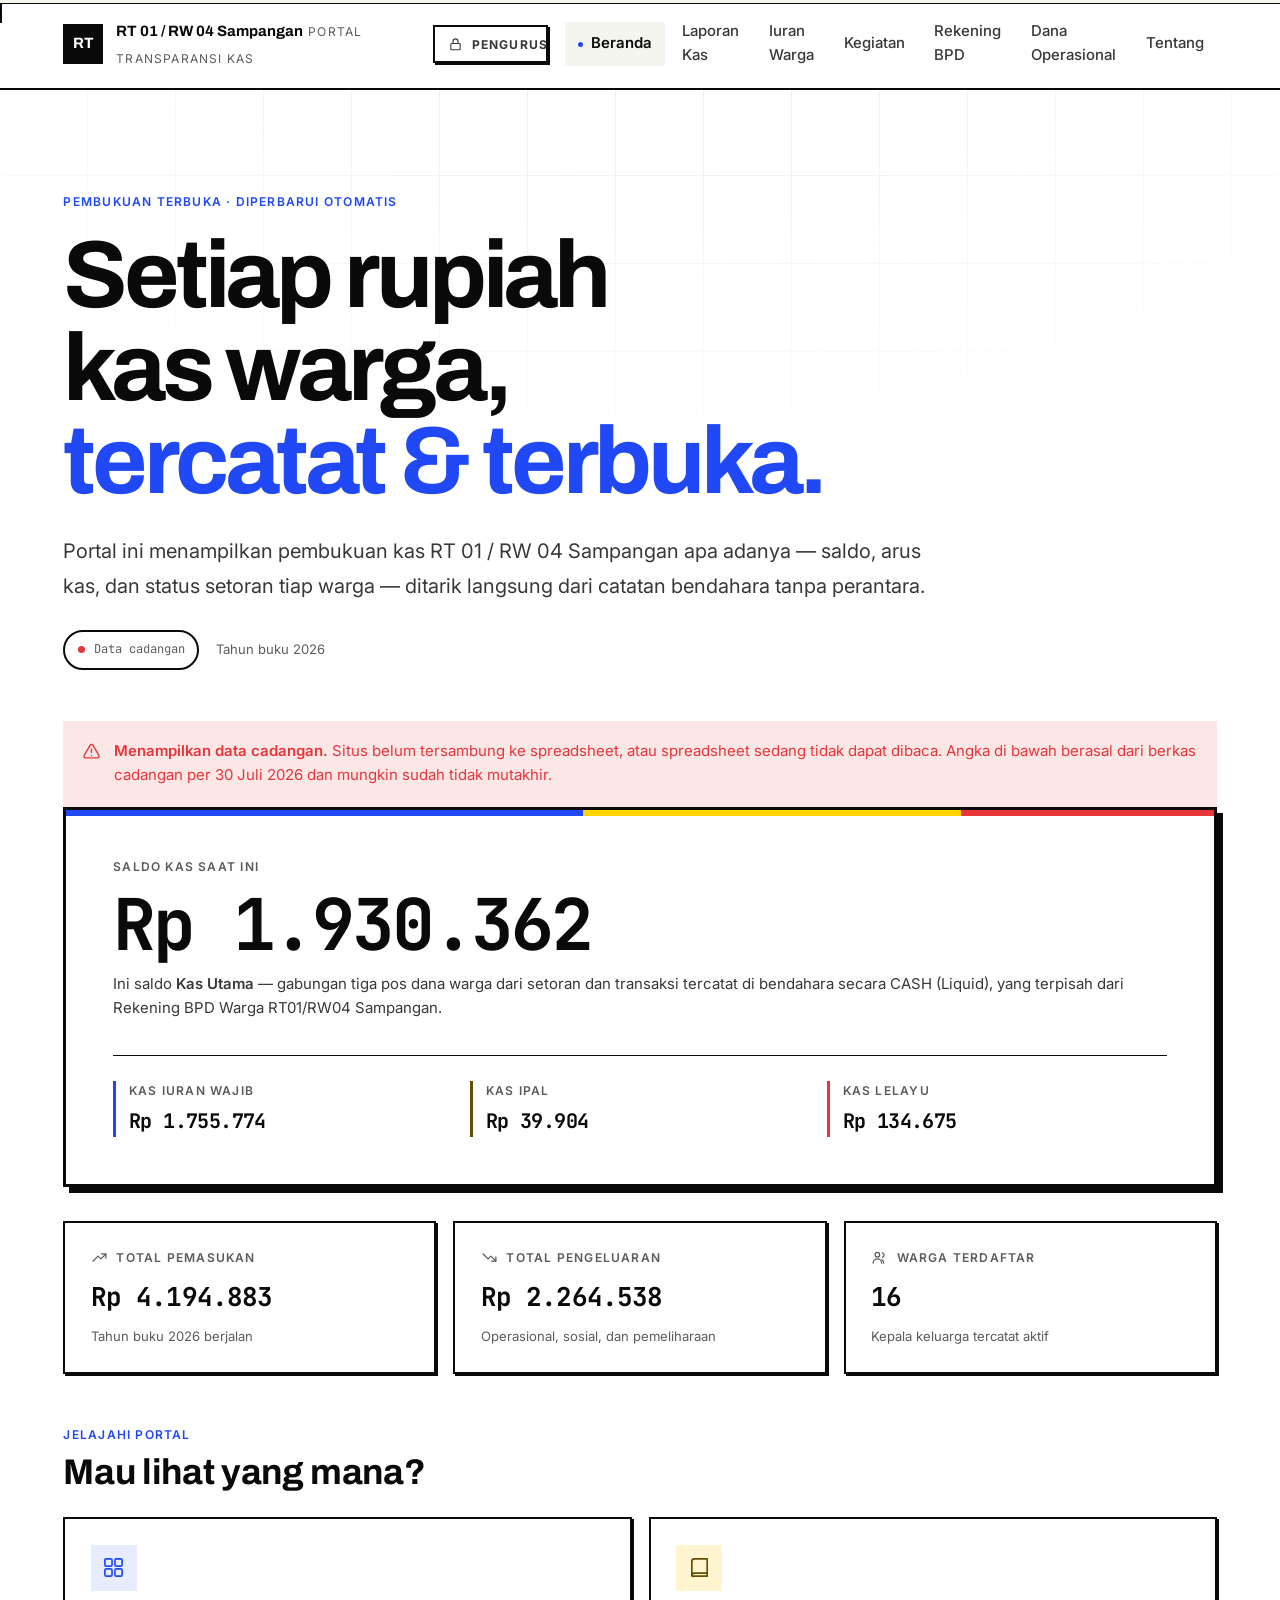
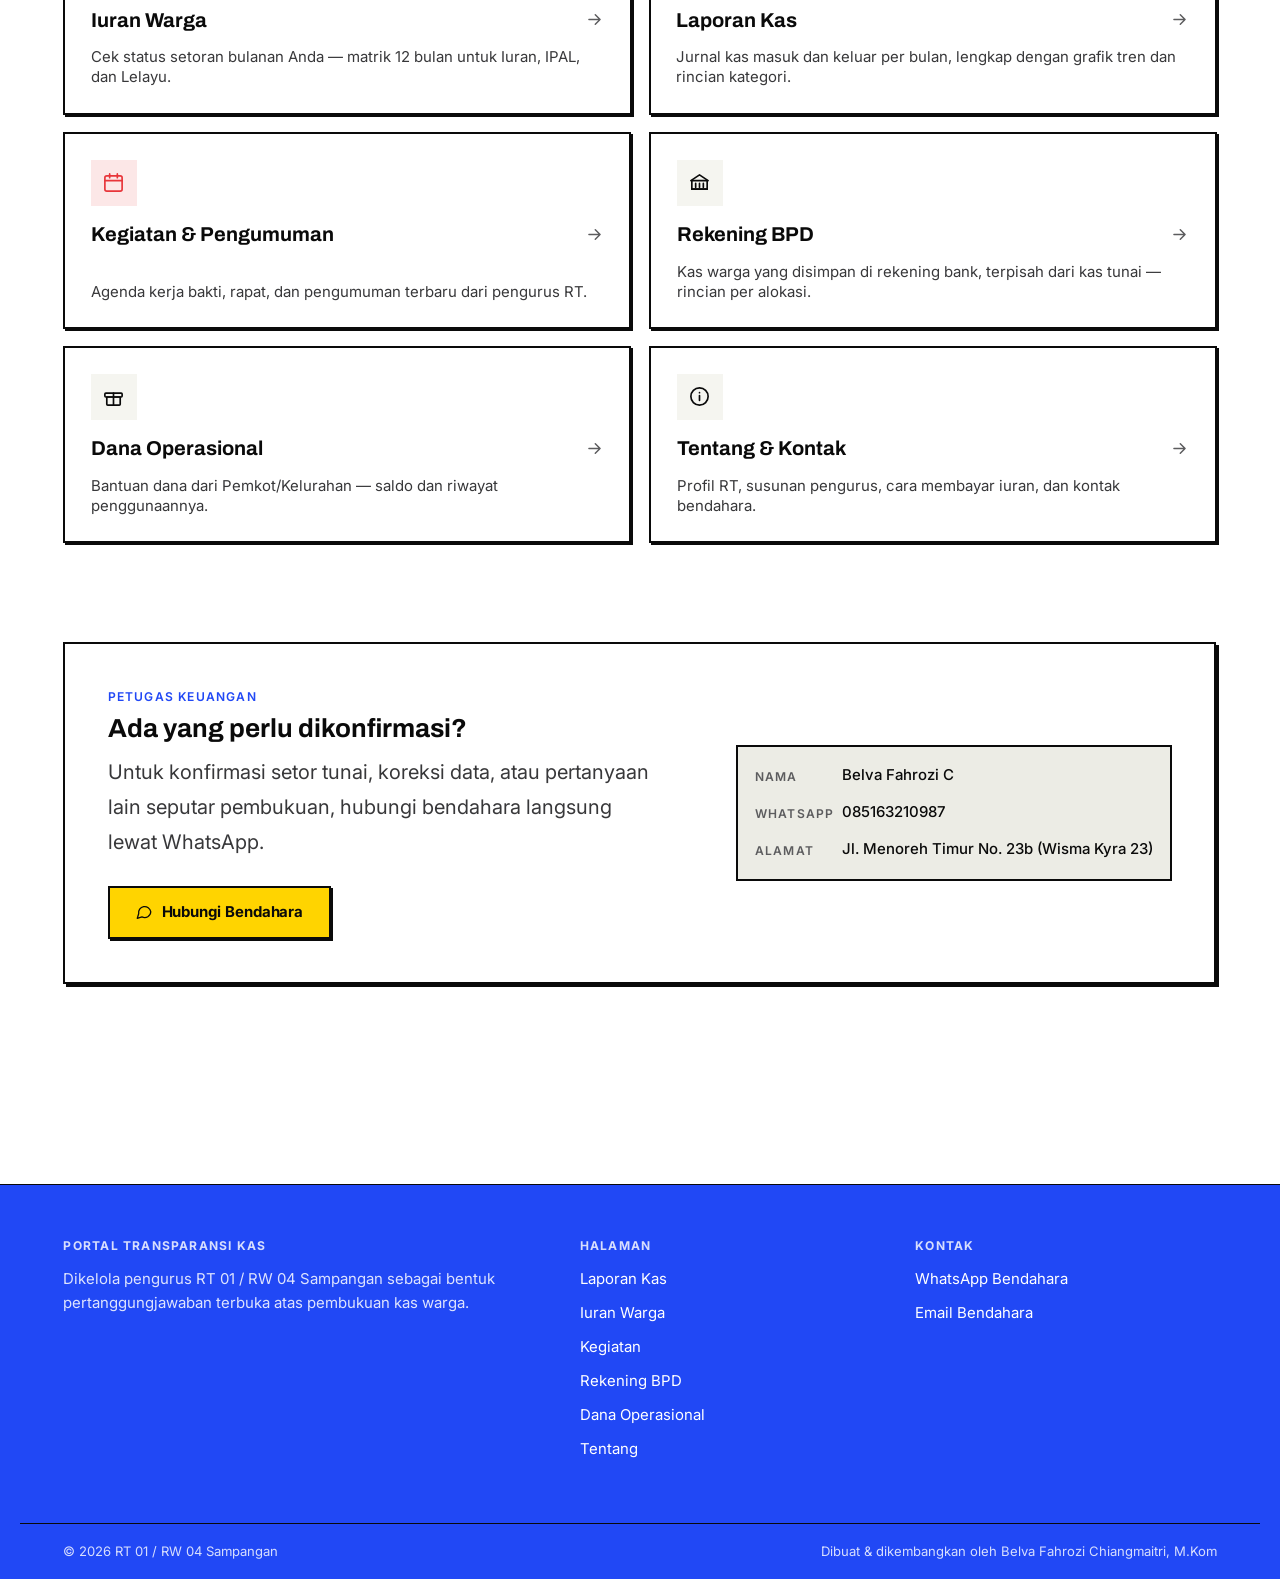
==== index.html @ 5db73033 "Update index.html" ====
<!doctype html>
<html lang="id" class="no-js">
<head>
<meta charset="UTF-8">
<meta name="viewport" content="width=device-width, initial-scale=1">
<title data-pola="{rt} — Portal Transparansi Kas">RT 01 / RW 04 Sampangan — Portal Transparansi Kas</title>
<meta name="description" content="Portal transparansi kas RT 01/RW 04 Sampangan. Lihat saldo kas, jurnal pemasukan-pengeluaran, dan status iuran warga secara terbuka.">
<meta name="color-scheme" content="light dark">
<link rel="icon" href="data:image/svg+xml,%3Csvg xmlns='http://www.w3.org/2000/svg' viewBox='0 0 24 24'%3E%3Crect width='24' height='24' rx='6' fill='%231B6B4C'/%3E%3Ctext x='12' y='16.5' font-family='Georgia,serif' font-size='13' font-weight='700' fill='white' text-anchor='middle'%3ES%3C/text%3E%3C/svg%3E">
<link rel="preconnect" href="https://fonts.googleapis.com">
<link rel="preconnect" href="https://fonts.gstatic.com" crossorigin>
<link href="https://fonts.googleapis.com/css2?family=Archivo:wght@600;700&family=Inter:wght@400;500;600&family=JetBrains+Mono:wght@500;700&display=swap" rel="stylesheet">
<link rel="stylesheet" href="assets/css/tokens.css">
<link rel="stylesheet" href="assets/css/base.css">
<link rel="stylesheet" href="assets/css/motion.css">
<link rel="stylesheet" href="assets/css/components.css">
</head>
<body>
<div class="scroll-progress" aria-hidden="true"><span class="scroll-progress__bar"></span></div>
<a class="skip-link" href="#konten">Langsung ke konten</a>

<div class="bg-canvas" aria-hidden="true">
  <div class="bg-canvas__aurora bg-canvas__aurora--a"></div>
  <div class="bg-canvas__aurora bg-canvas__aurora--b"></div>
  <div class="bg-canvas__grid"></div>
  <div class="bg-canvas__grain"></div>
</div>

<header class="site-header">
  <div class="container site-header__row">
    <a href="index.html" class="brand">
      <span class="brand__mark" aria-hidden="true">RT</span>
      <span class="brand__text">
        <span class="brand__name" data-isi="nama_rt">RT 01 / RW 04 Sampangan</span>
        <span class="brand__sub">Portal Transparansi Kas</span>
      </span>
    </a>

    <button class="nav-toggle" aria-expanded="false" aria-controls="nav-utama" aria-label="Buka menu navigasi">
      <svg class="nav-toggle__open" width="20" height="20" viewBox="0 0 24 24" fill="none" stroke="currentColor" stroke-width="1.9" stroke-linecap="round"><path d="M3 6h18M3 12h18M3 18h18"/></svg>
      <svg class="nav-toggle__close" width="20" height="20" viewBox="0 0 24 24" fill="none" stroke="currentColor" stroke-width="1.9" stroke-linecap="round"><path d="M18 6 6 18M6 6l12 12"/></svg>
    </button>

    <nav class="nav" id="nav-utama" aria-label="Navigasi utama">
      <a class="nav__link" href="index.html">Beranda</a>
      <a class="nav__link" href="laporan.html">Laporan Kas</a>
      <a class="nav__link" href="iuran.html">Iuran Warga</a>
      <a class="nav__link" href="kegiatan.html">Kegiatan</a>
      <a class="nav__link" href="bank-bpd.html">Rekening BPD</a>
      <a class="nav__link" href="dana-operasional.html">Dana Operasional</a>
      <a class="nav__link" href="tentang.html">Tentang</a>
    </nav>
  </div>
</header>

<main class="site-main" id="konten">

  <!-- ============================== HERO ============================== -->
  <section class="hero">
    <div class="container">
      <p class="eyebrow eyebrow--accent reveal">Pembukuan Terbuka &middot; Diperbarui Otomatis</p>
      <h1 class="hero__title reveal">
        Setiap rupiah kas warga,<br>
        <em>tercatat &amp; terbuka.</em>
      </h1>
      <p class="lede reveal">
        Portal ini menampilkan pembukuan kas <span data-isi="nama_rt">RT 01/RW 04 Sampangan</span>
        apa adanya &mdash; saldo, arus kas, dan status setoran tiap warga &mdash; ditarik langsung
        dari catatan bendahara tanpa perantara.
      </p>
      <div class="hero__meta reveal">
        <span class="hero__stamp" data-stempel>
          <span class="live-dot live-dot--stale"></span><span>Memuat data&hellip;</span>
        </span>
        <span class="dim">Tahun buku <span data-isi="tahun">2026</span></span>
      </div>
    </div>
  </section>

  <div class="container" data-sumber-data></div>

  <!-- =========================== SALDO KAS ============================= -->
  <section class="container">
    <div class="balance reveal" data-loading>
      <div class="balance__label">
        <p class="eyebrow">Saldo Kas Saat Ini</p>
      </div>
      <p class="balance__amount num" data-nilai="0" data-bentuk="rupiah" data-target="saldo">
        <span class="skeleton skeleton-line" style="width:12ch"></span>
      </p>
      <p class="balance__note">
        Ini saldo <strong>Kas Utama</strong> &mdash; gabungan tiga pos dana warga dari setoran dan transaksi tercatat di bendahara secara CASH (Liquid),
        yang terpisah dari Rekening BPD Warga RT01/RW04 Sampangan.
      </p>

      <div class="balance__split">
        <div class="fund fund--iuran">
          <span class="fund__name">Kas Iuran Wajib</span>
          <span class="fund__value num" data-nilai="0" data-target="kasIuran">&mdash;</span>
        </div>
        <div class="fund fund--ipal">
          <span class="fund__name">Kas IPAL</span>
          <span class="fund__value num" data-nilai="0" data-target="kasIpal">&mdash;</span>
        </div>
        <div class="fund fund--lelayu">
          <span class="fund__name">Kas Lelayu</span>
          <span class="fund__value num" data-nilai="0" data-target="kasLelayu">&mdash;</span>
        </div>
      </div>
    </div>
  </section>

  <!-- ========================== STATISTIK RINGKAS ======================= -->
  <section class="section" style="padding-block: var(--sp-6) var(--sp-7)">
    <div class="container grid grid-3 reveal-group">
      <div class="stat reveal">
        <div class="stat__head">
          <svg width="17" height="17" viewBox="0 0 24 24" fill="none" stroke="currentColor" stroke-width="1.75" stroke-linecap="round" stroke-linejoin="round" aria-hidden="true"><path d="M3 17 10 10l4 4 7-7"/><path d="M15 7h6v6"/></svg>
          <span class="stat__label">Total Pemasukan</span>
        </div>
        <p class="stat__value num" data-nilai="0" data-target="totalMasuk">&mdash;</p>
        <p class="stat__foot">Tahun buku <span data-isi="tahun">2026</span> berjalan</p>
      </div>

      <div class="stat reveal">
        <div class="stat__head">
          <svg width="17" height="17" viewBox="0 0 24 24" fill="none" stroke="currentColor" stroke-width="1.75" stroke-linecap="round" stroke-linejoin="round" aria-hidden="true"><path d="M3 7 10 14l4-4 7 7"/><path d="M15 17h6v-6"/></svg>
          <span class="stat__label">Total Pengeluaran</span>
        </div>
        <p class="stat__value num" data-nilai="0" data-target="totalKeluar">&mdash;</p>
        <p class="stat__foot">Operasional, sosial, dan pemeliharaan</p>
      </div>

      <div class="stat reveal">
        <div class="stat__head">
          <svg width="17" height="17" viewBox="0 0 24 24" fill="none" stroke="currentColor" stroke-width="1.75" stroke-linecap="round" stroke-linejoin="round" aria-hidden="true"><circle cx="9" cy="8" r="3.2"/><path d="M3 20a6 6 0 0 1 12 0"/><path d="M16 5.5a3.2 3.2 0 0 1 0 6.2"/><path d="M18 20a6 6 0 0 0-2.5-4.9"/></svg>
          <span class="stat__label">Warga Terdaftar</span>
        </div>
        <p class="stat__value num" data-nilai="0" data-bentuk="angka" data-target="jumlahKK">&mdash;</p>
        <p class="stat__foot">Kepala keluarga tercatat aktif</p>
      </div>
    </div>
  </section>

  <!-- ============================ TOMBOL BESAR ========================== -->
  <section class="section" style="padding-top:0">
    <div class="container">
      <div class="page-head__row mb-5 reveal">
        <div>
          <p class="eyebrow eyebrow--accent">Jelajahi Portal</p>
          <h2 style="margin-top:var(--sp-2)">Mau lihat yang mana?</h2>
        </div>
      </div>

      <div class="grid grid-2 reveal-group" role="list" aria-label="Pintasan ke halaman lain">
        <a class="doorway doorway--iuran reveal" href="iuran.html" role="listitem">
          <span class="doorway__icon">
            <svg viewBox="0 0 24 24" fill="none" stroke="currentColor" stroke-width="1.75" stroke-linecap="round" stroke-linejoin="round" aria-hidden="true"><rect x="3" y="3" width="7.5" height="7.5" rx="1.5"/><rect x="13.5" y="3" width="7.5" height="7.5" rx="1.5"/><rect x="3" y="13.5" width="7.5" height="7.5" rx="1.5"/><rect x="13.5" y="13.5" width="7.5" height="7.5" rx="1.5"/></svg>
          </span>
          <span class="doorway__title">
            Iuran Warga
            <svg width="19" height="19" viewBox="0 0 24 24" fill="none" stroke="currentColor" stroke-width="1.9" stroke-linecap="round" stroke-linejoin="round" aria-hidden="true"><path d="M5 12h14M13 6l6 6-6 6"/></svg>
          </span>
          <span class="doorway__desc">Cek status setoran bulanan Anda &mdash; matrik 12 bulan untuk Iuran, IPAL, dan Lelayu.</span>
        </a>

        <a class="doorway doorway--ipal reveal" href="laporan.html" role="listitem">
          <span class="doorway__icon">
            <svg viewBox="0 0 24 24" fill="none" stroke="currentColor" stroke-width="1.75" stroke-linecap="round" stroke-linejoin="round" aria-hidden="true"><path d="M4 5.5A2.5 2.5 0 0 1 6.5 3H20v15H6.5A2.5 2.5 0 0 0 4 20.5z"/><path d="M4 20.5A2.5 2.5 0 0 1 6.5 18H20v3H6.5A2.5 2.5 0 0 1 4 20.5z"/></svg>
          </span>
          <span class="doorway__title">
            Laporan Kas
            <svg width="19" height="19" viewBox="0 0 24 24" fill="none" stroke="currentColor" stroke-width="1.9" stroke-linecap="round" stroke-linejoin="round" aria-hidden="true"><path d="M5 12h14M13 6l6 6-6 6"/></svg>
          </span>
          <span class="doorway__desc">Jurnal kas masuk dan keluar per bulan, lengkap dengan grafik tren dan rincian kategori.</span>
        </a>

        <a class="doorway doorway--lelayu reveal" href="kegiatan.html" role="listitem">
          <span class="doorway__icon">
            <svg viewBox="0 0 24 24" fill="none" stroke="currentColor" stroke-width="1.75" stroke-linecap="round" stroke-linejoin="round" aria-hidden="true"><rect x="3" y="5" width="18" height="16" rx="2"/><path d="M3 10h18M8 3v4M16 3v4"/></svg>
          </span>
          <span class="doorway__title">
            Kegiatan &amp; Pengumuman
            <svg width="19" height="19" viewBox="0 0 24 24" fill="none" stroke="currentColor" stroke-width="1.9" stroke-linecap="round" stroke-linejoin="round" aria-hidden="true"><path d="M5 12h14M13 6l6 6-6 6"/></svg>
          </span>
          <span class="doorway__desc">Agenda kerja bakti, rapat, dan pengumuman terbaru dari pengurus RT.</span>
        </a>

        <a class="doorway reveal" href="bank-bpd.html" role="listitem" style="--door-color:var(--ink);--door-soft:var(--surface-alt)">
          <span class="doorway__icon">
            <svg viewBox="0 0 24 24" fill="none" stroke="currentColor" stroke-width="1.75" stroke-linecap="round" stroke-linejoin="round" aria-hidden="true"><path d="M3 10 12 4l9 6"/><path d="M4 10h16v9H4z"/><path d="M4 19h16"/><path d="M8 13v4M12 13v4M16 13v4"/></svg>
          </span>
          <span class="doorway__title">
            Rekening BPD
            <svg width="19" height="19" viewBox="0 0 24 24" fill="none" stroke="currentColor" stroke-width="1.9" stroke-linecap="round" stroke-linejoin="round" aria-hidden="true"><path d="M5 12h14M13 6l6 6-6 6"/></svg>
          </span>
          <span class="doorway__desc">Kas warga yang disimpan di rekening bank, terpisah dari kas tunai &mdash; rincian per alokasi.</span>
        </a>

        <a class="doorway reveal" href="dana-operasional.html" role="listitem" style="--door-color:var(--ink);--door-soft:var(--surface-alt)">
          <span class="doorway__icon">
            <svg viewBox="0 0 24 24" fill="none" stroke="currentColor" stroke-width="1.75" stroke-linecap="round" stroke-linejoin="round" aria-hidden="true"><rect x="3" y="8.5" width="18" height="4" rx="1"/><path d="M5 12.5h14V20a1 1 0 0 1-1 1H6a1 1 0 0 1-1-1z"/><path d="M12 8.5V21"/></svg>
          </span>
          <span class="doorway__title">
            Dana Operasional
            <svg width="19" height="19" viewBox="0 0 24 24" fill="none" stroke="currentColor" stroke-width="1.9" stroke-linecap="round" stroke-linejoin="round" aria-hidden="true"><path d="M5 12h14M13 6l6 6-6 6"/></svg>
          </span>
          <span class="doorway__desc">Bantuan dana dari Pemkot/Kelurahan &mdash; saldo dan riwayat penggunaannya.</span>
        </a>

        <a class="doorway reveal" href="tentang.html" role="listitem" style="--door-color:var(--ink);--door-soft:var(--surface-alt)">
          <span class="doorway__icon">
            <svg viewBox="0 0 24 24" fill="none" stroke="currentColor" stroke-width="1.75" stroke-linecap="round" stroke-linejoin="round" aria-hidden="true"><circle cx="12" cy="12" r="9"/><path d="M12 11v5M12 8h.01"/></svg>
          </span>
          <span class="doorway__title">
            Tentang &amp; Kontak
            <svg width="19" height="19" viewBox="0 0 24 24" fill="none" stroke="currentColor" stroke-width="1.9" stroke-linecap="round" stroke-linejoin="round" aria-hidden="true"><path d="M5 12h14M13 6l6 6-6 6"/></svg>
          </span>
          <span class="doorway__desc">Profil RT, susunan pengurus, cara membayar iuran, dan kontak bendahara.</span>
        </a>
      </div>
    </div>
  </section>

  <!-- ========================== KONTAK BENDAHARA ======================== -->
  <section class="section" style="padding-top:0">
    <div class="container">
      <div class="contact reveal">
        <div>
          <p class="eyebrow eyebrow--accent">Petugas Keuangan</p>
          <h3 style="margin-top:var(--sp-2)">Ada yang perlu dikonfirmasi?</h3>
          <p class="lede" style="margin-top:var(--sp-3)">
            Untuk konfirmasi setor tunai, koreksi data, atau pertanyaan lain seputar
            pembukuan, hubungi bendahara langsung lewat WhatsApp.
          </p>
          <a class="btn btn--accent mt-5" id="btn-wa-hero" href="#" target="_blank" rel="noopener noreferrer">
            <svg width="18" height="18" viewBox="0 0 24 24" fill="none" stroke="currentColor" stroke-width="1.75" stroke-linecap="round" stroke-linejoin="round" aria-hidden="true"><path d="M21 11.5a8 8 0 0 1-11.7 7.1L3 20.5l1.9-6.1A8 8 0 1 1 21 11.5Z"/></svg>
            Hubungi Bendahara
          </a>
        </div>

        <div class="contact__rows" id="kartu-bendahara">
          <div class="contact__row"><span class="contact__key">Nama</span><span class="contact__val" data-isi-bendahara="nama">&mdash;</span></div>
          <div class="contact__row"><span class="contact__key">WhatsApp</span><span class="contact__val" data-isi-bendahara="wa">&mdash;</span></div>
          <div class="contact__row"><span class="contact__key">Alamat</span><span class="contact__val" data-isi-bendahara="alamat">&mdash;</span></div>
        </div>
      </div>
    </div>
  </section>

</main>

<footer class="site-footer">
  <div class="container site-footer__grid">
    <div>
      <p class="site-footer__title">Portal Transparansi Kas</p>
      <p class="fs-sm muted measure">
        Dikelola pengurus <span data-isi="nama_rt">RT 01/RW 04 Sampangan</span> sebagai bentuk
        pertanggungjawaban terbuka atas pembukuan kas warga.
      </p>
    </div>
    <div>
      <p class="site-footer__title">Halaman</p>
      <a class="site-footer__link" href="laporan.html" style="display:block">Laporan Kas</a>
      <a class="site-footer__link" href="iuran.html" style="display:block">Iuran Warga</a>
      <a class="site-footer__link" href="kegiatan.html" style="display:block">Kegiatan</a>
      <a class="site-footer__link" href="bank-bpd.html" style="display:block">Rekening BPD</a>
      <a class="site-footer__link" href="dana-operasional.html" style="display:block">Dana Operasional</a>
      <a class="site-footer__link" href="tentang.html" style="display:block">Tentang</a>
    </div>
    <div>
      <p class="site-footer__title">Kontak</p>
      <a class="site-footer__link" id="footer-wa" href="#" target="_blank" rel="noopener noreferrer" style="display:block">WhatsApp Bendahara</a>
      <a class="site-footer__link" id="footer-email" href="#" style="display:block">Email Bendahara</a>
    </div>
  </div>
  <div class="container site-footer__bottom">
    <span>&copy; <span data-isi="tahun_sekarang">2026</span> <span data-isi="nama_rt">RT 01/RW 04 Sampangan</span></span>
    <span>Dibuat &amp; dikembangkan oleh Belva Fahrozi Chiangmaitri, M.Kom</span>
  </div>
</footer>

<script type="module" src="assets/js/pages/beranda.js"></script>
</body>
</html>
---- assets/css/tokens.css ----
/* ==========================================================================
   TOKENS — "Neo-Brutalist RT"
   Sumber tunggal untuk warna, tipografi, spasi, dan gerak.
   Ubah di sini, seluruh situs ikut. Jangan menulis hex mentah di berkas lain.

   Palet diambil dari aplikasi referensi (keuangan-rt-clone): kuning #FFD400,
   biru #2148F5, merah #E8353A, tinta hampir hitam, sudut tajam, border tebal,
   bayangan keras offset. Struktur berkas/komponen TIDAK diubah — hanya nilai
   token di sini, supaya seluruh situs ikut berubah tema tanpa menyentuh HTML.
   Rujukan keputusan: DECISIONS.md CP-19 (menggantikan CP-05 "Editorial Ledger").
   ========================================================================== */

:root {
  /* --- Warna: mode terang --------------------------------------------------
     Putih bersih, bukan kertas hangat. Kedalaman dibawa BORDER TEBAL dan
     bayangan keras offset, bukan garis rambut tipis seperti tema lama. */
  --paper:          #FFFFFF;
  --surface:        #FFFFFF;
  --surface-alt:    #F5F5F0;
  --surface-sunk:   #ECECE5;

  --ink:            #0A0A0A;
  --ink-2:          #38383A;
  --ink-3:          #5C5C5E;   /* ≥4.5:1 di atas --paper */

  --line:           #0A0A0A;   /* border struktural sekarang TINTA PENUH, bukan abu tipis */
  --line-soft:      #D6D6CE;   /* untuk pemisah internal yang sengaja diredam (mis. baris tabel) */
  --line-strong:    #0A0A0A;

  /* Aksen utama: biru. Dipakai untuk tautan, tombol utama, fokus, dan
     pos "Iuran" — mencerminkan konvensi aplikasi referensi (I = biru). */
  --accent:         #2148F5;
  --accent-hover:   #1636C2;
  --accent-soft:    #E7ECFE;
  --accent-line:    #2148F5;

  /* Kuning brand — dipakai untuk sorotan/penekanan (bukan teks di atas
     putih; hanya sebagai isian dengan teks tinta di atasnya). */
  --highlight:      #FFD400;
  --highlight-ink:  #0A0A0A;

  --critical:       #E8353A;
  --critical-soft:  #FCE7E7;
  --critical-line:  #E8353A;

  /* Tiga pos dana — warna hanya penguat, tidak pernah satu-satunya
     penyampai makna (selalu didampingi huruf I/P/L, lihat komponen matrik).
     Iuran = biru, IPAL = kuning, Lelayu = merah, meniru badge aplikasi
     referensi. */
  --pos-iuran:      #2148F5;
  --pos-ipal:       #FFD400;
  --pos-lelayu:     #E8353A;
  --pos-iuran-soft: #E7ECFE;
  --pos-ipal-soft:  #FFF6D1;
  --pos-lelayu-soft:#FCE7E7;

  /* Kuning murni terlalu terang untuk jadi warna TEKS di atas putih (gagal
     kontras AA). Dipakai khusus di tempat pos-ipal muncul sebagai warna
     teks/ikon, bukan sebagai isian lencana — nilai ini sudah diverifikasi
     Bootstrap sebagai teks amber yang aman di atas putih (≥4.5:1). */
  --pos-ipal-ink:   #664D03;

  --focus:          #2148F5;
  --focus-ring:     0 0 0 2px var(--paper), 0 0 0 4px var(--focus);

  /* Latar bergerak lama (aurora blur + butiran kertas) DIMATIKAN — blur
     lembut bertentangan dengan bahasa neo-brutalist yang tegas dan datar.
     Elemen DOM-nya tetap ada (struktur tidak diubah), hanya opasitasnya
     dinolkan lewat token di sini. Kisi garis tetap ada, diredam halus. */
  --aurora-a:       #2148F5;
  --aurora-b:       #E8353A;
  --aurora-opacity: 0;
  --grid-opacity:   0.35;
  --grain-opacity:  0;

  /* --- Tipografi ---------------------------------------------------------- */
  --font-display: 'Archivo', 'Segoe UI', system-ui, sans-serif;
  --font-text:    'Inter', 'Segoe UI', system-ui, sans-serif;
  --font-num:     'JetBrains Mono', ui-monospace, 'Cascadia Mono', monospace;

  /* Basis 17px, bukan 16px — dinaikkan demi warga sepuh (CP-06).
     Semua ukuran memakai rem, jadi satu angka ini menggeser seluruh skala. */
  --fs-2xs:  0.71rem;
  --fs-xs:   0.77rem;
  --fs-sm:   0.88rem;
  --fs-base: 1rem;
  --fs-md:   1.18rem;
  --fs-lg:   1.53rem;
  --fs-xl:   clamp(1.75rem, 1.4rem + 1.6vw, 2.1rem);
  --fs-2xl:  clamp(2.1rem, 1.5rem + 3vw, 2.9rem);
  --fs-3xl:  clamp(2.6rem, 1.6rem + 5vw, 4.2rem);
  --fs-hero: clamp(2.9rem, 1.4rem + 7vw, 5.6rem);

  --lh-tight: 1.08;
  --lh-snug:  1.3;
  --lh-base:  1.6;
  --lh-loose: 1.75;

  --ls-display: -0.01em;   /* brutalist: tracking netral, bukan ketat editorial */
  --ls-tight:    0em;
  --ls-label:    0.1em;

  /* --- Spasi (kelipatan 4) ------------------------------------------------ */
  --sp-1:  0.25rem;
  --sp-2:  0.5rem;
  --sp-3:  0.75rem;
  --sp-4:  1rem;
  --sp-5:  1.5rem;
  --sp-6:  2rem;
  --sp-7:  3rem;
  --sp-8:  4rem;
  --sp-9:  6rem;
  --sp-10: 8rem;

  --section-y: clamp(3rem, 2rem + 5vw, 6rem);
  --gutter:    clamp(1.15rem, 0.6rem + 2.6vw, 3rem);
  --measure:   68ch;
  --container: 1240px;
  --container-narrow: 860px;

  /* --- Bentuk --------------------------------------------------------------
     Sudut tajam di mana-mana — ciri utama neo-brutalist. Karena hampir
     semua komponen memakai variabel --r-*, mengubahnya di sini saja sudah
     menajamkan seluruh situs tanpa menyentuh components.css. */
  --r-sm:   0px;
  --r-md:   0px;
  --r-lg:   0px;
  --r-xl:   0px;
  --r-pill: 999px;   /* pil/lencana bulat tetap bulat — itu bahasa visual sendiri */

  /* Ketebalan border struktural (kartu, tombol, panel, tabel). */
  --bw-1: 1.5px;   /* pemisah internal ringan */
  --bw-2: 2px;      /* standar: kartu, tombol, input */
  --bw-3: 3px;      /* elemen hero/penekanan tinggi */

  /* Bayangan keras offset, bukan blur lembut. Memakai var(--ink) supaya
     otomatis menyesuaikan saat mode gelap (ink jadi terang → bayangan
     ikut terang) tanpa perlu didefinisikan ulang di blok dark mode. */
  --sh-1: 2px 2px 0 0 var(--ink);
  --sh-2: 3px 3px 0 0 var(--ink);
  --sh-3: 6px 6px 0 0 var(--ink);

  /* --- Gerak -------------------------------------------------------------- */
  --t-fast: 150ms;
  --t-base: 200ms;   /* sedikit lebih cepat — brutalist terasa tegas, bukan mengalun */
  --t-slow: 320ms;
  --ease-out: cubic-bezier(0.16, 1, 0.3, 1);
  --ease-in:  cubic-bezier(0.7, 0, 0.84, 0);
  --ease-mid: cubic-bezier(0.4, 0, 0.2, 1);
  /* "Overshoot" — elemen melewati sedikit posisi akhirnya lalu mental balik,
     seperti kartu yang jatuh lalu "klik" masuk ke tempatnya. Dipakai khusus
     untuk reveal saat gulir; terasa pas dengan bahasa neo-brutalist yang
     tegas, bukan mengalun lembut. */
  --ease-overshoot: cubic-bezier(0.34, 1.56, 0.64, 1);

  /* --- Lapisan ------------------------------------------------------------ */
  --z-bg:     0;
  --z-base:   1;
  --z-sticky: 20;
  --z-header: 40;
  --z-overlay:60;
  --z-toast:  80;

  --touch: 44px;

  /* Mode gelap otomatis DIMATIKAN (CP-20) — situs sekarang selalu terang,
     berapa pun preferensi sistem/peramban pengunjung. `color-scheme: light`
     (bukan `light dark`) juga memberi tahu peramban supaya kontrol bawaan
     (scrollbar, kalender tanggal bawaan, dsb.) ikut dirender terang, tidak
     cuma variabel kita saja. */
  color-scheme: light;
}
---- assets/css/base.css ----
/* ==========================================================================
   BASE — reset, tipografi, primitif tata letak
   ========================================================================== */

*, *::before, *::after { box-sizing: border-box; }

* { margin: 0; }

html {
  /* 106.25% dari 16px = 17px (CP-06) */
  font-size: 106.25%;
  -webkit-text-size-adjust: 100%;
  scroll-behavior: smooth;
  /* Header sticky ~72px + nafas, supaya anchor tidak tertutup */
  scroll-padding-top: 6rem;
}

@media (prefers-reduced-motion: reduce) {
  html { scroll-behavior: auto; }
}

body {
  min-height: 100dvh;
  font-family: var(--font-text);
  font-size: var(--fs-base);
  line-height: var(--lh-base);
  color: var(--ink);
  background: var(--paper);
  -webkit-font-smoothing: antialiased;
  -moz-osx-font-smoothing: grayscale;
  text-rendering: optimizeLegibility;
  /* Kunci: body tidak pernah menggulir ke samping. Tabel lebar menggulir
     di dalam pembungkusnya sendiri, bukan menyeret seluruh halaman. */
  overflow-x: hidden;
}

img, svg, video { display: block; max-width: 100%; height: auto; }

button, input, select, textarea { font: inherit; color: inherit; }

button { cursor: pointer; background: none; border: none; padding: 0; }

a { color: inherit; text-decoration: none; }

ul, ol { list-style: none; padding: 0; }

table { border-collapse: collapse; width: 100%; }

/* --- Fokus keyboard -------------------------------------------------------
   Cincin fokus tidak pernah dihapus. Hanya disembunyikan untuk pointer. */
:focus-visible {
  outline: none;
  box-shadow: var(--focus-ring);
  border-radius: var(--r-sm);
}

/* --- Tipografi ------------------------------------------------------------ */

h1, h2, h3, h4 {
  font-family: var(--font-display);
  font-weight: 700;
  line-height: var(--lh-tight);
  letter-spacing: var(--ls-display);
  text-wrap: balance;
}

h1 { font-size: var(--fs-2xl); }
h2 { font-size: var(--fs-xl); }
h3 { font-size: var(--fs-lg); letter-spacing: var(--ls-tight); }
h4 { font-size: var(--fs-md); letter-spacing: var(--ls-tight); }

p { text-wrap: pretty; }

strong, b { font-weight: 600; }

/* Angka selalu tabular — kolom rupiah harus lurus, dan lebarnya tidak
   boleh berubah saat nilainya di-animasi menghitung naik. */
.num {
  font-family: var(--font-num);
  font-variant-numeric: tabular-nums;
  font-feature-settings: 'tnum' 1;
  letter-spacing: -0.02em;
}

/* Label kecil huruf besar — penanda bahasa editorial di seluruh situs */
.eyebrow {
  font-family: var(--font-text);
  font-size: var(--fs-2xs);
  font-weight: 600;
  letter-spacing: var(--ls-label);
  text-transform: uppercase;
  color: var(--ink-3);
}

.eyebrow--accent { color: var(--accent); }

.lede {
  font-size: var(--fs-md);
  line-height: var(--lh-loose);
  color: var(--ink-2);
  max-width: var(--measure);
}

.muted { color: var(--ink-2); }
.dim   { color: var(--ink-3); }

.text-pos { color: var(--accent); }
.text-neg { color: var(--critical); }

/* --- Primitif tata letak -------------------------------------------------- */

.container {
  width: 100%;
  max-width: var(--container);
  margin-inline: auto;
  padding-inline: var(--gutter);
}

.container--narrow { max-width: var(--container-narrow); }

.section { padding-block: var(--section-y); }

.stack > * + * { margin-top: var(--sp-4); }
.stack-sm > * + * { margin-top: var(--sp-2); }
.stack-lg > * + * { margin-top: var(--sp-6); }

.cluster {
  display: flex;
  flex-wrap: wrap;
  align-items: center;
  gap: var(--sp-3);
}

.grid { display: grid; gap: var(--sp-4); }

.grid-2 { grid-template-columns: repeat(2, minmax(0, 1fr)); }
.grid-3 { grid-template-columns: repeat(3, minmax(0, 1fr)); }
.grid-4 { grid-template-columns: repeat(4, minmax(0, 1fr)); }

@media (max-width: 960px) {
  .grid-4 { grid-template-columns: repeat(2, minmax(0, 1fr)); }
}
@media (max-width: 720px) {
  .grid-3, .grid-4 { grid-template-columns: minmax(0, 1fr); }
}
@media (max-width: 560px) {
  .grid-2 { grid-template-columns: minmax(0, 1fr); }
}

/* Garis rambut — pembawa struktur utama di bahasa visual ini */
.rule {
  height: 1px;
  background: var(--line);
  border: 0;
}

.rule--strong { background: var(--line-strong); height: 2px; }

/* --- Utilitas kecil -------------------------------------------------------
   Sengaja sedikit. Kalau daftar ini tumbuh panjang, itu tanda pola tersebut
   sebenarnya layak jadi komponen. */

.fs-xs { font-size: var(--fs-xs); }
.fs-sm { font-size: var(--fs-sm); }
.fs-md { font-size: var(--fs-md); }

.measure { max-width: var(--measure); }
.w-full { width: 100%; }
.flex-1 { flex: 1; }
.ml-auto { margin-left: auto; }
.nowrap { white-space: nowrap; }
.center { text-align: center; }

.mt-3 { margin-top: var(--sp-3); }
.mt-4 { margin-top: var(--sp-4); }
.mt-5 { margin-top: var(--sp-5); }
.mt-6 { margin-top: var(--sp-6); }
.mt-7 { margin-top: var(--sp-7); }

.mb-3 { margin-bottom: var(--sp-3); }
.mb-4 { margin-bottom: var(--sp-4); }
.mb-5 { margin-bottom: var(--sp-5); }
.mb-6 { margin-bottom: var(--sp-6); }

/* --- Utilitas aksesibilitas ----------------------------------------------- */

.sr-only {
  position: absolute;
  width: 1px; height: 1px;
  padding: 0; margin: -1px;
  overflow: hidden;
  clip: rect(0, 0, 0, 0);
  white-space: nowrap;
  border: 0;
}

.skip-link {
  position: absolute;
  top: var(--sp-3);
  left: var(--sp-3);
  z-index: var(--z-toast);
  padding: var(--sp-3) var(--sp-4);
  background: var(--ink);
  color: var(--paper);
  border-radius: var(--r-md);
  font-size: var(--fs-sm);
  font-weight: 600;
  transform: translateY(-200%);
  transition: transform var(--t-fast) var(--ease-out);
}

.skip-link:focus-visible { transform: translateY(0); }

/* --- Latar bergerak (CP-07) -----------------------------------------------
   Tiga lapisan diam di belakang seluruh konten. Hanya transform + opacity.
   Definisi keyframes ada di motion.css supaya bisa dimatikan seluruhnya. */

.bg-canvas {
  position: fixed;
  inset: 0;
  z-index: var(--z-bg);
  pointer-events: none;
  overflow: hidden;
}

.bg-canvas__aurora {
  position: absolute;
  border-radius: 50%;
  filter: blur(90px);
  opacity: var(--aurora-opacity);
  will-change: transform;
}

.bg-canvas__aurora--a {
  width: 62vmax; height: 62vmax;
  top: -22vmax; left: -16vmax;
  background: radial-gradient(circle, var(--aurora-a) 0%, transparent 68%);
}

.bg-canvas__aurora--b {
  width: 54vmax; height: 54vmax;
  bottom: -20vmax; right: -14vmax;
  background: radial-gradient(circle, var(--aurora-b) 0%, transparent 68%);
}

/* Kisi editorial — mengingatkan pada kertas milimeter buku kas */
.bg-canvas__grid {
  position: absolute;
  inset: -1px;
  opacity: var(--grid-opacity);
  background-image:
    linear-gradient(to right, var(--line-soft) 1px, transparent 1px),
    linear-gradient(to bottom, var(--line-soft) 1px, transparent 1px);
  background-size: 88px 88px;
  mask-image: radial-gradient(ellipse 90% 70% at 50% 0%, #000 20%, transparent 78%);
}

/* Butiran kertas — SVG noise inline, tidak ada permintaan jaringan */
.bg-canvas__grain {
  position: absolute;
  inset: 0;
  opacity: var(--grain-opacity);
  background-image: url("data:image/svg+xml,%3Csvg xmlns='http://www.w3.org/2000/svg' width='140' height='140'%3E%3Cfilter id='n'%3E%3CfeTurbulence type='fractalNoise' baseFrequency='0.85' numOctaves='3' stitchTiles='stitch'/%3E%3C/filter%3E%3Crect width='140' height='140' filter='url(%23n)'/%3E%3C/svg%3E");
}

/* Konten selalu di atas latar */
.site-header, .site-main, .site-footer { position: relative; z-index: var(--z-base); }

/* --- Cetak ---------------------------------------------------------------- */
@media print {
  .bg-canvas, .site-header, .site-footer, .no-print { display: none !important; }
  body { background: #fff; color: #000; }
  .card, .panel { border: 1px solid #ccc !important; box-shadow: none !important; }
}
---- assets/css/motion.css ----
/* ==========================================================================
   MOTION
   Aturan yang dipegang di seluruh berkas ini:
   1. Hanya transform dan opacity. Tidak pernah width/height/top/left.
   2. Gerak menjelaskan sebab-akibat, tidak menghias.
   3. Maksimal dua elemen bergerak per layar.
   4. Semuanya berhenti pada prefers-reduced-motion.
   Rujukan: DECISIONS.md CP-07
   ========================================================================== */

/* --- Latar bergerak -------------------------------------------------------
   Siklus 45–70 detik. Cukup lambat sehingga mata tidak menangkapnya sebagai
   gerakan, hanya sebagai "halaman ini hidup". Amplitudo kecil supaya gumpalan
   tidak pernah melintas di belakang blok teks dengan kontras yang berubah. */

@keyframes aurora-drift-a {
  0%   { transform: translate3d(0, 0, 0) scale(1); }
  33%  { transform: translate3d(6vw, 4vh, 0) scale(1.09); }
  66%  { transform: translate3d(-3vw, 7vh, 0) scale(0.96); }
  100% { transform: translate3d(0, 0, 0) scale(1); }
}

@keyframes aurora-drift-b {
  0%   { transform: translate3d(0, 0, 0) scale(1); }
  40%  { transform: translate3d(-7vw, -5vh, 0) scale(1.12); }
  75%  { transform: translate3d(4vw, -2vh, 0) scale(0.94); }
  100% { transform: translate3d(0, 0, 0) scale(1); }
}

.bg-canvas__aurora--a { animation: aurora-drift-a 62s var(--ease-mid) infinite; }
.bg-canvas__aurora--b { animation: aurora-drift-b 74s var(--ease-mid) infinite; }

/* --- Reveal saat gulir ----------------------------------------------------
   Kelas .reveal dipasang di HTML; JS menambahkan .is-visible lewat
   IntersectionObserver. Kalau JS mati, aturan .no-js di bawah menampilkan
   semuanya — konten tidak boleh sandera pada JavaScript.

   Gaya "pantul masuk": elemen naik dari bawah sedikit membesar lewat posisi
   akhirnya lalu mental balik pas di tempat — seperti kartu yang "klik"
   terkunci ke posisinya. Opacity tetap pakai ease-out biasa (opacity tidak
   enak dianimasikan dengan overshoot, hasilnya berkedip), hanya transform
   yang memakai --ease-overshoot. */

.reveal {
  opacity: 0;
  transform: translate3d(0, 26px, 0) scale(0.96);
  transition:
    opacity var(--t-base) var(--ease-out),
    transform var(--t-slow) var(--ease-overshoot);
  transition-delay: var(--reveal-delay, 0ms);
  will-change: transform, opacity;
}

.reveal.is-visible {
  opacity: 1;
  transform: translate3d(0, 0, 0) scale(1);
}

/* Setelah selesai, lepas will-change supaya tidak menahan layer GPU */
.reveal.is-settled { will-change: auto; }

/* Stagger 60ms — cukup untuk terbaca sebagai urutan, belum terasa lambat */
.reveal-group > *:nth-child(1) { --reveal-delay: 0ms; }
.reveal-group > *:nth-child(2) { --reveal-delay: 60ms; }
.reveal-group > *:nth-child(3) { --reveal-delay: 120ms; }
.reveal-group > *:nth-child(4) { --reveal-delay: 180ms; }
.reveal-group > *:nth-child(5) { --reveal-delay: 240ms; }
.reveal-group > *:nth-child(6) { --reveal-delay: 300ms; }
.reveal-group > *:nth-child(n+7) { --reveal-delay: 340ms; }

/* --- Bilah progres gulir ---------------------------------------------------
   Garis tebal di puncak viewport yang memanjang mengikuti seberapa jauh
   halaman sudah digulir. JS (ui.js: pasangProgresGulir) mengatur
   --progres-gulir (0–1); di sinilah nilainya dipakai sebagai scaleX,
   supaya JS tidak pernah menulis style transform langsung. */
.scroll-progress {
  position: fixed;
  top: 0; left: 0; right: 0;
  z-index: var(--z-toast);
  height: 4px;
  background: var(--surface-alt);
  border-bottom: 1px solid var(--line);
  pointer-events: none;
}

.scroll-progress__bar {
  height: 100%;
  width: 100%;
  background: var(--highlight);
  border-right: var(--bw-2) solid var(--ink);
  transform: scaleX(var(--progres-gulir, 0));
  transform-origin: left center;
  /* Sengaja TANPA transition — bilah ini harus mengikuti posisi gulir
     persis 1:1 pada setiap frame. Transisi di sini akan membuatnya
     "mengekor" dan terasa lamban, bukan responsif. */
}

@media (prefers-reduced-motion: reduce) {
  .scroll-progress__bar { background: var(--ink); }
}

/* --- Garis bawah editorial yang tertarik saat hover ----------------------- */

.link-draw {
  position: relative;
  display: inline-block;
  padding-bottom: 2px;
}

.link-draw::after {
  content: '';
  position: absolute;
  left: 0; bottom: 0;
  width: 100%; height: 1.5px;
  background: currentColor;
  transform: scaleX(0);
  transform-origin: right;
  transition: transform var(--t-base) var(--ease-out);
}

.link-draw:hover::after,
.link-draw:focus-visible::after {
  transform: scaleX(1);
  transform-origin: left;
}

/* --- Kilau garis pada pita/pemisah tertentu ------------------------------- */

@keyframes sheen {
  0%   { transform: translateX(-100%); }
  100% { transform: translateX(100%); }
}

/* --- Denyut halus untuk penanda "data langsung" --------------------------- */

@keyframes soft-pulse {
  0%, 100% { opacity: 1; transform: scale(1); }
  50%      { opacity: 0.45; transform: scale(0.86); }
}

.live-dot {
  display: inline-block;
  width: 7px; height: 7px;
  border-radius: 50%;
  background: var(--accent);
  animation: soft-pulse 2.6s var(--ease-mid) infinite;
  flex: none;
}

.live-dot--stale { background: var(--pos-lelayu); animation: none; }

/* --- Skeleton saat memuat -------------------------------------------------
   Dipakai alih-alih spinner: bentuknya sudah menyerupai konten akhir,
   jadi tata letak tidak melompat saat data tiba. */

@keyframes shimmer {
  0%   { transform: translateX(-100%); }
  100% { transform: translateX(100%); }
}

.skeleton {
  position: relative;
  overflow: hidden;
  background: var(--surface-alt);
  border-radius: var(--r-sm);
  color: transparent !important;
  user-select: none;
}

.skeleton::after {
  content: '';
  position: absolute;
  inset: 0;
  background: linear-gradient(90deg, transparent, rgba(127, 127, 127, 0.13), transparent);
  animation: shimmer 1.5s var(--ease-mid) infinite;
}

.skeleton-line { height: 1em; display: block; }
.skeleton-line + .skeleton-line { margin-top: var(--sp-2); }

/* --- Masuknya pita peringatan --------------------------------------------- */

@keyframes slide-down {
  from { opacity: 0; transform: translate3d(0, -10px, 0); }
  to   { opacity: 1; transform: translate3d(0, 0, 0); }
}

.animate-slide-down { animation: slide-down var(--t-base) var(--ease-out) both; }

/* --- Transisi antar halaman ----------------------------------------------
   Peningkatan progresif. Peramban yang mendukung mendapat silang-pudar halus
   saat berpindah halaman; yang tidak, tidak kehilangan apa pun. */

@view-transition { navigation: auto; }

::view-transition-old(root) {
  animation: vt-out 180ms var(--ease-in) both;
}
::view-transition-new(root) {
  animation: vt-in 300ms var(--ease-out) both;
}

@keyframes vt-out { to { opacity: 0; } }
@keyframes vt-in  { from { opacity: 0; transform: translate3d(0, 8px, 0); } }

/* ==========================================================================
   HORMATI PREFERENSI GERAK
   Bukan sekadar memperpendek durasi — latar benar-benar berhenti, angka
   langsung menampilkan nilai akhir, dan tidak ada yang bergeser.
   ========================================================================== */

@media (prefers-reduced-motion: reduce) {
  *, *::before, *::after {
    animation-duration: 0.01ms !important;
    animation-iteration-count: 1 !important;
    transition-duration: 0.01ms !important;
    scroll-behavior: auto !important;
  }

  .bg-canvas__aurora--a,
  .bg-canvas__aurora--b { animation: none !important; transform: none !important; }

  .reveal { opacity: 1 !important; transform: none !important; }

  .skeleton::after { animation: none !important; }

  .live-dot { animation: none !important; }

  @view-transition { navigation: none; }
}

/* Tanpa JavaScript, konten tetap terlihat penuh */
.no-js .reveal { opacity: 1; transform: none; }
---- assets/css/components.css ----
/* ==========================================================================
   COMPONENTS
   Setiap komponen di sini punya keadaan hover, fokus, aktif, dan kosong.
   Komponen yang hanya benar saat datanya sempurna adalah mockup, bukan produk.
   ========================================================================== */

/* --------------------------------------------------------------------------
   HEADER
   Menyusut saat digulir. Tinggi berubah lewat padding pada baris dalam,
   bukan pada elemen sticky — supaya tidak ada layout shift di konten.
   -------------------------------------------------------------------------- */

.site-header {
  position: sticky;
  top: 0;
  z-index: var(--z-header);
  /* Latar solid opak, tanpa blur — kaca buram bertentangan dengan bahasa
     neo-brutalist yang datar dan tegas. */
  background: var(--paper);
  border-bottom: var(--bw-2) solid var(--ink);
  transition: box-shadow var(--t-base) var(--ease-out);
}

.site-header.is-stuck { box-shadow: var(--sh-1); }

.site-header__row {
  display: flex;
  align-items: center;
  justify-content: space-between;
  gap: var(--sp-4);
  padding-block: var(--sp-4);
  transition: padding var(--t-base) var(--ease-out);
}

.site-header.is-stuck .site-header__row { padding-block: var(--sp-3); }

.brand {
  display: flex;
  align-items: center;
  gap: var(--sp-3);
  min-width: 0;
}

.brand__mark {
  width: 40px; height: 40px;
  flex: none;
  display: grid;
  place-items: center;
  border-radius: var(--r-md);
  background: var(--ink);
  color: var(--paper);
  font-family: var(--font-display);
  font-weight: 700;
  font-size: var(--fs-sm);
  letter-spacing: 0.02em;
}

.brand__text { min-width: 0; }

.brand__name {
  font-family: var(--font-display);
  font-weight: 700;
  font-size: var(--fs-sm);
  letter-spacing: var(--ls-tight);
  line-height: 1.2;
  white-space: nowrap;
  overflow: hidden;
  text-overflow: ellipsis;
}

.brand__sub {
  font-size: var(--fs-2xs);
  color: var(--ink-3);
  letter-spacing: var(--ls-label);
  text-transform: uppercase;
  line-height: 1.4;
}

/* --- Navigasi desktop --- */

.nav {
  display: flex;
  align-items: center;
  gap: var(--sp-1);
}

.nav__link {
  display: inline-flex;
  align-items: center;
  min-height: var(--touch);
  padding: 0 var(--sp-3);
  border-radius: var(--r-md);
  font-size: var(--fs-sm);
  font-weight: 500;
  color: var(--ink-2);
  transition: color var(--t-fast) var(--ease-out),
              background var(--t-fast) var(--ease-out);
}

.nav__link:hover { color: var(--ink); background: var(--surface-alt); }

/* Halaman aktif ditandai warna + bobot + garis — bukan warna saja */
.nav__link[aria-current='page'] {
  color: var(--ink);
  font-weight: 600;
  background: var(--surface-alt);
}

.nav__link[aria-current='page']::before {
  content: '';
  width: 5px; height: 5px;
  border-radius: 50%;
  background: var(--accent);
  margin-right: var(--sp-2);
  flex: none;
}

/* --- Tombol menu mobile --- */

.nav-toggle {
  display: none;
  width: var(--touch); height: var(--touch);
  flex: none;
  place-items: center;
  border: var(--bw-2) solid var(--line);
  border-radius: var(--r-md);
  background: var(--surface);
  color: var(--ink);
  transition: background var(--t-fast) var(--ease-out);
}

.nav-toggle:hover { background: var(--surface-alt); }
.nav-toggle svg { width: 20px; height: 20px; }
.nav-toggle__close { display: none; }
.nav-toggle[aria-expanded='true'] .nav-toggle__open { display: none; }
.nav-toggle[aria-expanded='true'] .nav-toggle__close { display: block; }

@media (max-width: 960px) {
  .nav-toggle { display: grid; }

  .nav {
    position: absolute;
    top: 100%;
    left: 0; right: 0;
    flex-direction: column;
    align-items: stretch;
    gap: 0;
    padding: var(--sp-3) var(--gutter) var(--sp-5);
    background: var(--paper);
    border-bottom: 1px solid var(--line);
    box-shadow: var(--sh-3);

    /* Tersembunyi memakai transform, bukan display — supaya bisa dianimasi
       dan tetap dapat difokus urutannya saat terbuka */
    transform: translateY(-8px);
    opacity: 0;
    visibility: hidden;
    transition: opacity var(--t-base) var(--ease-out),
                transform var(--t-base) var(--ease-out),
                visibility var(--t-base);
  }

  .nav.is-open { transform: translateY(0); opacity: 1; visibility: visible; }

  .nav__link {
    min-height: 52px;
    padding-inline: var(--sp-4);
    font-size: var(--fs-base);
    border-radius: var(--r-md);
  }

  .nav__link + .nav__link { margin-top: 2px; }

  /* Tombol Pengurus/Logout dipindah ke sini oleh admin.js saat mobile
     (lihat tempatkanTombolPengurus) — diberi lebar penuh dan jarak dari
     tautan di atasnya supaya terbaca sebagai aksi terpisah, bukan tautan
     navigasi biasa. */
  .nav .btn-pengurus {
    width: 100%;
    justify-content: center;
    min-height: 52px;
    margin-top: var(--sp-4);
  }
}

/* --------------------------------------------------------------------------
   TOMBOL
   -------------------------------------------------------------------------- */

.btn {
  display: inline-flex;
  align-items: center;
  justify-content: center;
  gap: var(--sp-2);
  min-height: var(--touch);
  padding: var(--sp-3) var(--sp-5);
  border-radius: var(--r-md);
  border: var(--bw-2) solid var(--ink);
  font-size: var(--fs-sm);
  font-weight: 700;
  letter-spacing: -0.005em;
  text-align: center;
  box-shadow: var(--sh-1);
  transition: background var(--t-fast) var(--ease-out),
              border-color var(--t-fast) var(--ease-out),
              color var(--t-fast) var(--ease-out),
              transform var(--t-fast) var(--ease-out),
              box-shadow var(--t-fast) var(--ease-out);
}

/* Interaksi khas neo-brutalist: tombol "terangkat" saat hover (bayangan
   membesar), lalu "tertekan rata" saat diklik (bayangan hilang, tombol
   bergeser persis sejauh offset bayangannya). */
.btn:hover { transform: translate(-1px, -1px); box-shadow: var(--sh-2); }
.btn:active { transform: translate(2px, 2px); box-shadow: none; }

.btn svg { width: 18px; height: 18px; flex: none; }

.btn--primary { background: var(--ink); color: var(--paper); }
.btn--primary:hover { background: var(--accent); border-color: var(--ink); }

.btn--accent { background: var(--highlight); color: var(--highlight-ink); border-color: var(--ink); }
.btn--accent:hover { background: var(--accent); color: #fff; border-color: var(--ink); }

.btn--outline {
  background: var(--surface);
  border-color: var(--ink);
  color: var(--ink);
}
.btn--outline:hover { background: var(--surface-alt); border-color: var(--ink); }

.btn--ghost { color: var(--ink-2); }
.btn--ghost:hover { color: var(--ink); background: var(--surface-alt); }

.btn[disabled], .btn[aria-disabled='true'] {
  opacity: 0.45;
  pointer-events: none;
}

/* --------------------------------------------------------------------------
   KARTU & PANEL
   -------------------------------------------------------------------------- */

.card {
  background: var(--surface);
  border: var(--bw-2) solid var(--line);
  border-radius: var(--r-lg);
  padding: var(--sp-5);
  box-shadow: var(--sh-2);
}

.panel {
  background: var(--surface);
  border: var(--bw-2) solid var(--line);
  border-radius: var(--r-lg);
  box-shadow: var(--sh-2);
  /* overflow:hidden DIHAPUS — sudut sekarang tajam (--r-lg: 0px), jadi
     tidak ada lagi konten anak yang perlu dipotong mengikuti radius.
     Ini juga sengaja: overflow:hidden pada elemen yang sama dengan
     box-shadow akan memotong bayangannya sendiri. */
}

.panel__head {
  display: flex;
  flex-wrap: wrap;
  align-items: flex-end;
  justify-content: space-between;
  gap: var(--sp-4);
  padding: var(--sp-5);
  border-bottom: 1px solid var(--line);
}

.panel__title {
  font-family: var(--font-display);
  font-size: var(--fs-md);
  font-weight: 700;
  letter-spacing: var(--ls-tight);
  display: flex;
  align-items: center;
  gap: var(--sp-3);
}

.panel__title::before {
  content: '';
  width: 3px;
  align-self: stretch;
  min-height: 1.1em;
  background: var(--accent);
  border-radius: 2px;
  flex: none;
}

.panel__desc {
  font-size: var(--fs-sm);
  color: var(--ink-2);
  margin-top: var(--sp-2);
  max-width: 56ch;
}

.panel__body { padding: var(--sp-5); }
.panel__body--flush { padding: 0; }

/* --------------------------------------------------------------------------
   KARTU SALDO — elemen paling penting di situs
   Angka besar, tabular, dengan rincian tiga pos di bawah garis.
   -------------------------------------------------------------------------- */

.balance {
  position: relative;
  background: var(--surface);
  border: var(--bw-3) solid var(--ink);
  border-radius: var(--r-xl);
  padding: clamp(1.5rem, 1rem + 2.5vw, 2.75rem);
  box-shadow: var(--sh-3);
  /* overflow:hidden dihapus — lihat catatan di .panel di atas. Garis
     aksen ::before tetap di dalam batas kotak (inset top/left/right),
     jadi tidak butuh pemotongan. */
}

/* Aksen garis atas — satu-satunya dekorasi yang dibolehkan di kartu ini */
.balance::before {
  content: '';
  position: absolute;
  top: 0; left: 0; right: 0;
  height: 6px;
  background: linear-gradient(90deg,
    var(--pos-iuran) 0%, var(--pos-iuran) 45%,
    var(--pos-ipal) 45%, var(--pos-ipal) 78%,
    var(--pos-lelayu) 78%, var(--pos-lelayu) 100%);
}

.balance__label {
  display: flex;
  align-items: center;
  gap: var(--sp-2);
  margin-bottom: var(--sp-3);
}

.balance__amount {
  font-family: var(--font-num);
  font-weight: 700;
  font-size: var(--fs-3xl);
  line-height: 1;
  letter-spacing: -0.045em;
  font-variant-numeric: tabular-nums;
  word-break: break-word;
}

.balance__note {
  margin-top: var(--sp-3);
  font-size: var(--fs-sm);
  color: var(--ink-2);
}

.balance__split {
  display: grid;
  grid-template-columns: repeat(3, minmax(0, 1fr));
  gap: var(--sp-4);
  margin-top: var(--sp-6);
  padding-top: var(--sp-5);
  border-top: 1px solid var(--line);
}

@media (max-width: 560px) {
  .balance__split { grid-template-columns: minmax(0, 1fr); gap: var(--sp-3); }
}

.fund {
  display: flex;
  flex-direction: column;
  gap: var(--sp-1);
  padding-left: var(--sp-3);
  border-left: 3px solid var(--fund-color, var(--line));
}

.fund--iuran  { --fund-color: var(--pos-iuran); }
.fund--ipal   { --fund-color: var(--pos-ipal-ink); }
.fund--lelayu { --fund-color: var(--pos-lelayu); }

.fund__name {
  font-size: var(--fs-2xs);
  font-weight: 600;
  letter-spacing: var(--ls-label);
  text-transform: uppercase;
  color: var(--ink-3);
}

.fund__value {
  font-family: var(--font-num);
  font-weight: 700;
  font-size: var(--fs-md);
  font-variant-numeric: tabular-nums;
  letter-spacing: -0.03em;
}

/* --------------------------------------------------------------------------
   STATISTIK RINGKAS
   -------------------------------------------------------------------------- */

.stat {
  background: var(--surface);
  border: var(--bw-2) solid var(--line);
  border-radius: var(--r-lg);
  padding: var(--sp-5);
  display: flex;
  flex-direction: column;
  gap: var(--sp-2);
  box-shadow: var(--sh-1);
  transition: border-color var(--t-base) var(--ease-out),
              transform var(--t-base) var(--ease-out),
              box-shadow var(--t-base) var(--ease-out);
}

.stat:hover { transform: translate(-2px, -2px); box-shadow: var(--sh-2); }

.stat__head {
  display: flex;
  align-items: center;
  gap: var(--sp-2);
  color: var(--ink-3);
}

.stat__head svg { width: 17px; height: 17px; flex: none; }

.stat__label {
  font-size: var(--fs-2xs);
  font-weight: 600;
  letter-spacing: var(--ls-label);
  text-transform: uppercase;
}

.stat__value {
  font-family: var(--font-num);
  font-weight: 700;
  font-size: var(--fs-lg);
  letter-spacing: -0.035em;
  font-variant-numeric: tabular-nums;
  word-break: break-word;
}

.stat__foot { font-size: var(--fs-xs); color: var(--ink-3); }

/* --------------------------------------------------------------------------
   TOMBOL BESAR NAVIGASI (beranda) — CP-04
   Target sentuh besar sengaja: ini pintu masuk utama untuk warga sepuh
   yang membuka situs di HP.
   -------------------------------------------------------------------------- */

.doorway {
  position: relative;
  display: flex;
  flex-direction: column;
  gap: var(--sp-3);
  min-height: 168px;
  padding: var(--sp-5);
  background: var(--surface);
  border: var(--bw-2) solid var(--line);
  border-radius: var(--r-lg);
  /* overflow:hidden dihapus — lihat catatan di .panel. Sapuan warna
     ::after tetap inset (bottom:0/left:0/right:0), tidak perlu potongan. */
  box-shadow: var(--sh-1);
  transition: border-color var(--t-base) var(--ease-out),
              transform var(--t-base) var(--ease-out),
              box-shadow var(--t-base) var(--ease-out);
}

.doorway:hover {
  border-color: var(--ink);
  transform: translate(-3px, -3px);
  box-shadow: var(--sh-3);
}

/* Sapuan warna pos yang tumbuh dari bawah — memberi arah tanpa memindah teks */
.doorway::after {
  content: '';
  position: absolute;
  left: 0; right: 0; bottom: 0;
  height: 3px;
  background: var(--door-color, var(--accent));
  transform: scaleX(0);
  transform-origin: left;
  transition: transform var(--t-slow) var(--ease-out);
}

.doorway:hover::after, .doorway:focus-visible::after { transform: scaleX(1); }

.doorway__icon {
  width: 46px; height: 46px;
  display: grid;
  place-items: center;
  border-radius: var(--r-md);
  background: var(--door-soft, var(--accent-soft));
  color: var(--door-color, var(--accent));
  flex: none;
}

.doorway__icon svg { width: 23px; height: 23px; }

.doorway__title {
  font-family: var(--font-display);
  font-size: var(--fs-md);
  font-weight: 700;
  letter-spacing: var(--ls-tight);
  display: flex;
  align-items: center;
  justify-content: space-between;
  gap: var(--sp-3);
}

.doorway__title svg {
  width: 19px; height: 19px;
  flex: none;
  color: var(--ink-3);
  transition: transform var(--t-base) var(--ease-out),
              color var(--t-base) var(--ease-out);
}

.doorway:hover .doorway__title svg {
  transform: translateX(4px);
  color: var(--door-color, var(--accent));
}

.doorway__desc {
  font-size: var(--fs-sm);
  color: var(--ink-2);
  line-height: var(--lh-snug);
  margin-top: auto;
}

.doorway--iuran  { --door-color: var(--pos-iuran);  --door-soft: var(--pos-iuran-soft); }
.doorway--ipal   { --door-color: var(--pos-ipal-ink); --door-soft: var(--pos-ipal-soft); }
.doorway--lelayu { --door-color: var(--pos-lelayu); --door-soft: var(--pos-lelayu-soft); }

/* --------------------------------------------------------------------------
   BADGE / PIL
   -------------------------------------------------------------------------- */

.badge {
  display: inline-flex;
  align-items: center;
  gap: var(--sp-1);
  padding: 3px var(--sp-2);
  border-radius: var(--r-sm);
  border: var(--bw-2) solid var(--line);
  background: var(--surface-alt);
  font-size: var(--fs-2xs);
  font-weight: 600;
  letter-spacing: 0.03em;
  color: var(--ink-2);
  white-space: nowrap;
}

.badge--pos    { background: var(--accent-soft);     border-color: var(--accent-line);   color: var(--accent); }
.badge--neg    { background: var(--critical-soft);   border-color: var(--critical-line); color: var(--critical); }
.badge--iuran  { background: var(--pos-iuran-soft);  border-color: transparent; color: var(--pos-iuran); }
.badge--ipal   { background: var(--pos-ipal-soft);   border-color: transparent; color: var(--pos-ipal-ink); }
.badge--lelayu { background: var(--pos-lelayu-soft); border-color: transparent; color: var(--pos-lelayu); }

/* --------------------------------------------------------------------------
   TAB (segmented control)
   -------------------------------------------------------------------------- */

.tabs {
  display: inline-flex;
  padding: 3px;
  gap: 2px;
  background: var(--surface-alt);
  border: var(--bw-2) solid var(--line);
  border-radius: var(--r-md);
  max-width: 100%;
  overflow-x: auto;
  scrollbar-width: none;
}

.tabs::-webkit-scrollbar { display: none; }

.tab {
  min-height: 38px;
  padding: 0 var(--sp-4);
  border-radius: var(--r-sm);
  font-size: var(--fs-sm);
  font-weight: 500;
  color: var(--ink-2);
  white-space: nowrap;
  transition: background var(--t-fast) var(--ease-out),
              color var(--t-fast) var(--ease-out);
}

.tab:hover { color: var(--ink); }

.tab[aria-selected='true'] {
  background: var(--surface);
  color: var(--ink);
  font-weight: 600;
  box-shadow: var(--sh-1);
}

/* --------------------------------------------------------------------------
   KOLOM ISIAN
   -------------------------------------------------------------------------- */

.field {
  display: flex;
  align-items: center;
  gap: var(--sp-3);
  min-height: var(--touch);
  padding: 0 var(--sp-4);
  background: var(--surface);
  border: var(--bw-2) solid var(--line);
  border-radius: var(--r-md);
  transition: border-color var(--t-fast) var(--ease-out);
}

.field:focus-within { border-color: var(--accent); }

.field svg { width: 18px; height: 18px; flex: none; color: var(--ink-3); }

.field input {
  flex: 1;
  min-width: 0;
  border: none;
  outline: none;
  background: transparent;
  font-size: var(--fs-sm);
  /* 16px+ mencegah iOS otomatis memperbesar saat kolom difokus */
}

.field input::placeholder { color: var(--ink-3); }

.field__clear {
  display: grid;
  place-items: center;
  width: 28px; height: 28px;
  border-radius: var(--r-sm);
  color: var(--ink-3);
  flex: none;
}

.field__clear:hover { background: var(--surface-alt); color: var(--ink); }

.select {
  min-height: var(--touch);
  padding: 0 var(--sp-6) 0 var(--sp-4);
  background: var(--surface);
  border: var(--bw-2) solid var(--line);
  border-radius: var(--r-md);
  font-size: var(--fs-sm);
  font-weight: 500;
  color: var(--ink);
  cursor: pointer;
  appearance: none;
  background-image: url("data:image/svg+xml,%3Csvg xmlns='http://www.w3.org/2000/svg' width='16' height='16' fill='none' stroke='%236E7178' stroke-width='2' stroke-linecap='round' stroke-linejoin='round'%3E%3Cpath d='m4 6 4 4 4-4'/%3E%3C/svg%3E");
  background-repeat: no-repeat;
  background-position: right var(--sp-3) center;
  transition: border-color var(--t-fast) var(--ease-out);
}

.select:hover { border-color: var(--ink-3); }

/* --------------------------------------------------------------------------
   MATRIK IURAN — tata letak paling sulit di proyek ini
   Kolom nama beku di kiri; gulir horizontal DIKURUNG di pembungkus ini,
   tidak pernah menyeret body.
   -------------------------------------------------------------------------- */

.matrix-wrap {
  position: relative;
  overflow-x: auto;
  overscroll-behavior-x: contain;
  border: var(--bw-2) solid var(--line);
  border-radius: var(--r-md);
  background: var(--surface);
  box-shadow: var(--sh-2);
  -webkit-overflow-scrolling: touch;
}

.matrix-wrap::-webkit-scrollbar { height: 10px; }
.matrix-wrap::-webkit-scrollbar-track { background: var(--surface-alt); }
.matrix-wrap::-webkit-scrollbar-thumb {
  background: var(--line);
  border-radius: var(--r-pill);
  border: 3px solid var(--surface-alt);
}
.matrix-wrap::-webkit-scrollbar-thumb:hover { background: var(--ink-3); }

.matrix {
  min-width: 760px;
  table-layout: fixed;
  font-size: var(--fs-sm);
}

.matrix thead th {
  position: sticky;
  top: 0;
  z-index: 2;
  background: var(--surface-alt);
  padding: var(--sp-3) var(--sp-2);
  font-size: var(--fs-2xs);
  font-weight: 700;
  letter-spacing: var(--ls-label);
  text-transform: uppercase;
  color: var(--ink-2);
  text-align: center;
  border-bottom: 1px solid var(--line);
  white-space: nowrap;
}

.matrix th.col-name {
  position: sticky;
  left: 0;
  z-index: 3;
  width: 172px;
  min-width: 172px;
  text-align: left;
  padding-left: var(--sp-4);
  border-right: 1px solid var(--line);
}

.matrix th.col-pagu { width: 68px; min-width: 68px; border-right: 1px solid var(--line); }
.matrix th.col-month { width: 52px; min-width: 52px; }

.matrix tbody td {
  padding: var(--sp-2);
  text-align: center;
  border-bottom: 1px solid var(--line-soft);
  vertical-align: middle;
}

.matrix tbody tr:last-child td { border-bottom: none; }
.matrix tbody tr:hover td { background: var(--surface-alt); }

.matrix td.cell-name {
  position: sticky;
  left: 0;
  z-index: 1;
  background: var(--surface);
  text-align: left;
  padding-left: var(--sp-4);
  font-weight: 600;
  border-right: 1px solid var(--line);
  /* Bayangan tipis menandai bahwa kolom ini mengambang di atas yang digulir */
  box-shadow: 3px 0 6px -4px rgba(20, 22, 26, 0.18);
  white-space: nowrap;
  overflow: hidden;
  text-overflow: ellipsis;
}

.matrix tbody tr:hover td.cell-name { background: var(--surface-alt); }

.matrix td.cell-pagu {
  font-family: var(--font-num);
  font-size: 9.5px;
  line-height: 1.7;
  color: var(--ink-3);
  border-right: 1px solid var(--line);
  background: var(--surface-sunk);
  white-space: nowrap;
  text-align: left !important;
  padding-left: var(--sp-2) !important;
}

.cell-pagu__baris { display: flex; align-items: center; gap: 3px; }

.cell-pagu__titik {
  width: 6px; height: 6px;
  border-radius: 50%;
  border: 1px solid var(--ink);
  flex: none;
}

.cell-pagu__titik--iuran { background: var(--pos-iuran); }
.cell-pagu__titik--ipal { background: var(--pos-ipal); }
.cell-pagu__titik--lelayu { background: var(--pos-lelayu); }

/* Sel status: TIGA lencana huruf (I/P/L) per bulan dalam satu sel — satu
   tabel gabungan untuk Iuran/IPAL/Lelayu sekaligus (bukan tab terpisah,
   bukan titik polos). Meniru pola aplikasi referensi: huruf di dalam
   lencana bulat, bukan warna saja, supaya statusnya langsung terbaca
   tanpa perlu menghafal kode warna atau mengarahkan kursor. Warna tetap
   jadi penguat kedua; makna penuh selalu ada di atribut title + sr-only. */
.dot-tri {
  display: inline-flex;
  align-items: center;
  justify-content: center;
  gap: 2px;
  padding: 4px 2px;
}

.dot-tri__dot {
  display: inline-grid;
  place-items: center;
  width: 17px; height: 17px;
  border-radius: 50%;
  border: var(--bw-1) solid var(--ink);
  background: var(--surface);
  color: var(--ink-3);
  font-family: var(--font-display);
  font-size: 8px;
  font-weight: 700;
  line-height: 1;
  flex: none;
  transition: transform var(--t-fast) var(--ease-out);
}

.dot-tri:hover .dot-tri__dot { transform: scale(1.2); }

/* Lunas/terisi: lencana penuh warna pos, huruf tetap kontras — kuning
   (IPAL) pakai huruf tinta gelap, biru & merah pakai huruf putih. */
.dot-tri__dot--iuran.is-terisi  { background: var(--pos-iuran);  border-color: var(--ink); color: #fff; }
.dot-tri__dot--ipal.is-terisi   { background: var(--pos-ipal);   border-color: var(--ink); color: var(--highlight-ink); }
.dot-tri__dot--lelayu.is-terisi { background: var(--pos-lelayu); border-color: var(--ink); color: #fff; }

.matrix-legend {
  display: flex;
  flex-wrap: wrap;
  align-items: center;
  gap: var(--sp-4);
  padding-top: var(--sp-4);
  margin-top: var(--sp-4);
  border-top: 1px solid var(--line);
  font-size: var(--fs-xs);
  color: var(--ink-3);
}

.matrix-legend__item { display: flex; align-items: center; gap: var(--sp-2); }

/* Isyarat gulir — hanya muncul kalau tabel memang lebih lebar dari layar */
.scroll-hint {
  display: none;
  align-items: center;
  gap: var(--sp-2);
  margin-bottom: var(--sp-3);
  font-size: var(--fs-xs);
  color: var(--ink-3);
}

.scroll-hint.is-shown { display: flex; }
.scroll-hint svg { width: 15px; height: 15px; }

@media (max-width: 720px) {
  .matrix { min-width: 660px; }
  .matrix th.col-name { width: 130px; min-width: 130px; }
  .matrix th.col-pagu { width: 60px; min-width: 60px; }
  .matrix th.col-month { width: 48px; min-width: 48px; }
  .dot-tri { gap: 1px; padding: 3px 1px; }
  .dot-tri__dot { width: 14px; height: 14px; font-size: 6.5px; }
}

/* --------------------------------------------------------------------------
   BILAH PROGRES
   -------------------------------------------------------------------------- */

.progress {
  height: 7px;
  border-radius: var(--r-pill);
  background: var(--surface-sunk);
  overflow: hidden;
}

.progress__bar {
  height: 100%;
  border-radius: var(--r-pill);
  background: var(--bar-color, var(--accent));
  width: 0;
  transition: width 900ms var(--ease-out);
}

/* --------------------------------------------------------------------------
   JURNAL KAS
   -------------------------------------------------------------------------- */

.ledger { display: grid; gap: var(--sp-5); grid-template-columns: repeat(2, minmax(0, 1fr)); }

@media (max-width: 960px) { .ledger { grid-template-columns: minmax(0, 1fr); } }

.ledger__head {
  display: flex;
  align-items: center;
  justify-content: space-between;
  gap: var(--sp-3);
  padding: var(--sp-3) var(--sp-4);
  border-radius: var(--r-md);
  border: 1px solid transparent;
  font-size: var(--fs-xs);
  font-weight: 700;
  letter-spacing: var(--ls-label);
  text-transform: uppercase;
}

.ledger__head--in  { background: var(--accent-soft);   border-color: var(--accent-line);   color: var(--accent); }
.ledger__head--out { background: var(--critical-soft); border-color: var(--critical-line); color: var(--critical); }

.ledger__total { font-family: var(--font-num); letter-spacing: -0.02em; }

.ledger__list {
  margin-top: var(--sp-3);
  border: var(--bw-2) solid var(--line);
  border-radius: var(--r-md);
  background: var(--surface);
  max-height: 420px;
  overflow-y: auto;
  overscroll-behavior-y: contain;
}

.entry {
  display: flex;
  align-items: flex-start;
  justify-content: space-between;
  gap: var(--sp-4);
  padding: var(--sp-4);
  border-bottom: 1px solid var(--line-soft);
  transition: background var(--t-fast) var(--ease-out);
}

.entry:last-child { border-bottom: none; }
.entry:hover { background: var(--surface-alt); }

/* Baris ringkasan setoran matrik (bukan transaksi manual) di puncak daftar
   Kas Masuk — dibedakan dari baris transaksi biasa lewat garis tepi kiri
   dan latar aksen, sekaligus bertindak sebagai tautan ke Iuran Warga. */
a.entry.entry--ringkasan {
  border-left: var(--bw-2) solid var(--accent);
  background: var(--accent-soft);
  text-decoration: none;
  color: inherit;
}

a.entry.entry--ringkasan:hover { background: var(--accent-soft); filter: brightness(0.97); }

.entry__main { min-width: 0; flex: 1; }

.entry__meta {
  display: flex;
  flex-wrap: wrap;
  align-items: center;
  gap: var(--sp-2);
  margin-bottom: var(--sp-1);
}

.entry__date {
  font-family: var(--font-num);
  font-size: var(--fs-2xs);
  color: var(--ink-3);
}

.entry__desc {
  font-weight: 500;
  font-size: var(--fs-sm);
  line-height: var(--lh-snug);
  overflow-wrap: anywhere;
}

.entry__amount {
  font-family: var(--font-num);
  font-weight: 700;
  font-size: var(--fs-sm);
  white-space: nowrap;
  flex: none;
  font-variant-numeric: tabular-nums;
}

/* --------------------------------------------------------------------------
   GRAFIK TREN (SVG, tanpa pustaka)
   -------------------------------------------------------------------------- */

.chart { width: 100%; }

.chart__bar {
  transition: opacity var(--t-fast) var(--ease-out);
  cursor: pointer;
}

.chart__bar:hover { opacity: 0.72; }

.chart__grid line { stroke: var(--line); stroke-width: 1; }
.chart__axis text { font-size: 10px; fill: var(--ink-3); font-family: var(--font-num); }

.chart-legend {
  display: flex;
  flex-wrap: wrap;
  gap: var(--sp-4);
  margin-top: var(--sp-4);
  font-size: var(--fs-xs);
  color: var(--ink-2);
}

.chart-legend__item { display: flex; align-items: center; gap: var(--sp-2); }

.chart-legend__swatch {
  width: 11px; height: 11px;
  border-radius: 3px;
  flex: none;
}

/* --------------------------------------------------------------------------
   KARTU KEGIATAN
   -------------------------------------------------------------------------- */

.event {
  display: flex;
  flex-direction: column;
  background: var(--surface);
  border: var(--bw-2) solid var(--line);
  border-radius: var(--r-lg);
  /* overflow:hidden dihapus dari SINI — .event__media di bawah masih
     punya overflow:hidden sendiri untuk memotong gambar yang membesar
     saat hover, jadi tidak ada regresi. Ini supaya box-shadow di elemen
     ini sendiri tidak ikut terpotong. */
  box-shadow: var(--sh-1);
  transition: border-color var(--t-base) var(--ease-out),
              transform var(--t-base) var(--ease-out),
              box-shadow var(--t-base) var(--ease-out);
}

.event:hover {
  border-color: var(--ink);
  transform: translate(-3px, -3px);
  box-shadow: var(--sh-3);
}

.event__media {
  position: relative;
  aspect-ratio: 16 / 10;
  background: var(--surface-alt);
  overflow: hidden;
}

.event__media img {
  width: 100%; height: 100%;
  object-fit: cover;
  transition: transform var(--t-slow) var(--ease-out);
}

.event:hover .event__media img { transform: scale(1.04); }

/* Tanpa gambar, kartu jatuh ke latar tipografis — bukan kotak kosong */
.event__media--type {
  display: grid;
  place-items: center;
  background:
    linear-gradient(135deg, var(--surface-alt) 0%, var(--surface-sunk) 100%);
}

.event__initial {
  font-family: var(--font-display);
  font-size: clamp(2.5rem, 8vw, 4rem);
  font-weight: 700;
  color: var(--line);
  letter-spacing: -0.05em;
  user-select: none;
}

.event__body {
  padding: var(--sp-5);
  display: flex;
  flex-direction: column;
  gap: var(--sp-3);
  flex: 1;
}

.event__title {
  font-family: var(--font-display);
  font-size: var(--fs-md);
  font-weight: 700;
  letter-spacing: var(--ls-tight);
  line-height: var(--lh-snug);
}

.event__summary {
  font-size: var(--fs-sm);
  color: var(--ink-2);
  line-height: var(--lh-base);
  flex: 1;
}

.event__foot {
  display: flex;
  align-items: center;
  gap: var(--sp-3);
  padding-top: var(--sp-3);
  border-top: 1px solid var(--line-soft);
  font-family: var(--font-num);
  font-size: var(--fs-2xs);
  color: var(--ink-3);
}

/* --------------------------------------------------------------------------
   KARTU KONTAK BENDAHARA
   -------------------------------------------------------------------------- */

.contact {
  display: grid;
  grid-template-columns: 1fr auto;
  gap: var(--sp-6);
  align-items: center;
  padding: clamp(1.5rem, 1rem + 2vw, 2.5rem);
  background: var(--surface);
  border: var(--bw-2) solid var(--line);
  border-radius: var(--r-xl);
  box-shadow: var(--sh-2);
}

@media (max-width: 860px) {
  .contact { grid-template-columns: minmax(0, 1fr); gap: var(--sp-5); }
}

.contact__rows {
  display: grid;
  gap: var(--sp-3);
  padding: var(--sp-4);
  background: var(--surface-sunk);
  border: var(--bw-2) solid var(--line);
  border-radius: var(--r-md);
  min-width: min(100%, 340px);
}

.contact__row {
  display: grid;
  grid-template-columns: 74px 1fr;
  gap: var(--sp-3);
  align-items: start;
  font-size: var(--fs-sm);
}

.contact__key {
  font-size: var(--fs-2xs);
  font-weight: 600;
  letter-spacing: var(--ls-label);
  text-transform: uppercase;
  color: var(--ink-3);
  padding-top: 3px;
}

.contact__val { font-weight: 500; overflow-wrap: anywhere; }

.contact__val a { color: var(--accent); font-weight: 600; }

/* --------------------------------------------------------------------------
   KEADAAN KOSONG & PITA PERINGATAN
   -------------------------------------------------------------------------- */

.empty {
  display: flex;
  flex-direction: column;
  align-items: center;
  gap: var(--sp-3);
  padding: var(--sp-8) var(--sp-5);
  text-align: center;
  color: var(--ink-3);
}

.empty svg { width: 34px; height: 34px; opacity: 0.55; }
.empty__title { font-weight: 600; color: var(--ink-2); font-size: var(--fs-sm); }
.empty__desc { font-size: var(--fs-sm); max-width: 42ch; }

.notice {
  display: flex;
  align-items: flex-start;
  gap: var(--sp-3);
  padding: var(--sp-4);
  border-radius: var(--r-md);
  border: var(--bw-2) solid var(--line);
  background: var(--surface-alt);
  font-size: var(--fs-sm);
  color: var(--ink-2);
}

.notice svg { width: 19px; height: 19px; flex: none; margin-top: 2px; }

.notice--warn {
  background: var(--pos-lelayu-soft);
  border-color: transparent;
  color: var(--pos-lelayu);
}

.notice--warn strong { color: var(--pos-lelayu); }

.notice--info { background: var(--pos-ipal-soft); border-color: transparent; color: var(--pos-ipal-ink); }

/* --------------------------------------------------------------------------
   HERO
   -------------------------------------------------------------------------- */

.hero { padding-block: clamp(2.5rem, 1.5rem + 6vw, 6rem) var(--sp-7); }

.hero__title {
  font-family: var(--font-display);
  font-size: var(--fs-hero);
  font-weight: 700;
  line-height: 0.98;
  letter-spacing: -0.045em;
  margin-block: var(--sp-4) var(--sp-5);
  max-width: 16ch;
}

.hero__title em {
  font-style: normal;
  color: var(--accent);
}

.hero__meta {
  display: flex;
  flex-wrap: wrap;
  align-items: center;
  gap: var(--sp-2) var(--sp-4);
  margin-top: var(--sp-5);
  font-size: var(--fs-xs);
  color: var(--ink-3);
}

.hero__stamp {
  display: inline-flex;
  align-items: center;
  gap: var(--sp-2);
  padding: var(--sp-2) var(--sp-3);
  border: var(--bw-2) solid var(--line);
  border-radius: var(--r-pill);
  font-family: var(--font-num);
  font-size: var(--fs-2xs);
  background: var(--surface);
}

/* --------------------------------------------------------------------------
   JUDUL HALAMAN (halaman non-beranda)
   -------------------------------------------------------------------------- */

.page-head {
  padding-block: clamp(2rem, 1.2rem + 4vw, 3.5rem) var(--sp-6);
  border-bottom: 1px solid var(--line);
}

.page-head__title {
  font-family: var(--font-display);
  font-size: var(--fs-2xl);
  font-weight: 700;
  letter-spacing: -0.04em;
  line-height: 1.02;
  margin-block: var(--sp-3) var(--sp-4);
}

.page-head__row {
  display: flex;
  flex-wrap: wrap;
  align-items: flex-end;
  justify-content: space-between;
  gap: var(--sp-4);
}

/* --------------------------------------------------------------------------
   FOOTER
   -------------------------------------------------------------------------- */

.site-footer {
  margin-top: var(--sp-9);
  border-top: 1px solid var(--line);
  background: var(--accent);
  color: var(--paper);
}

.site-footer__grid {
  display: grid;
  grid-template-columns: 1.6fr 1fr 1fr;
  gap: var(--sp-6);
  padding-block: var(--sp-7);
}

@media (max-width: 860px) {
  .site-footer__grid { grid-template-columns: minmax(0, 1fr); gap: var(--sp-5); }
}

/* Latar footer sekarang biru aksen (--accent) — semua warna teks di bawah
   ini sengaja ditimpa ulang untuk kontras di atas latar gelap itu. Token
   --ink-2/--ink-3 dirancang kontras di atas --paper (putih), bukan di
   atas biru pekat, jadi tidak bisa dipakai apa adanya di sini. */

.site-footer .muted { color: rgba(255, 255, 255, 0.85); }

.site-footer__title {
  font-size: var(--fs-2xs);
  font-weight: 700;
  letter-spacing: var(--ls-label);
  text-transform: uppercase;
  color: rgba(255, 255, 255, 0.82);
  margin-bottom: var(--sp-3);
}

.site-footer__link {
  display: inline-flex;
  align-items: center;
  min-height: 34px;
  font-size: var(--fs-sm);
  color: var(--paper);
  transition: color var(--t-fast) var(--ease-out);
}

.site-footer__link:hover { color: var(--highlight); }

.site-footer__bottom {
  display: flex;
  flex-wrap: wrap;
  align-items: center;
  justify-content: space-between;
  gap: var(--sp-3);
  padding-block: var(--sp-4);
  border-top: 1px solid var(--line);
  font-size: var(--fs-xs);
  color: rgba(255, 255, 255, 0.82);
}

/* --------------------------------------------------------------------------
   DAFTAR DEFINISI (halaman Tentang)
   -------------------------------------------------------------------------- */

.faq { border-top: 1px solid var(--line); }

.faq__item { border-bottom: 1px solid var(--line); }

.faq__q {
  display: flex;
  align-items: center;
  justify-content: space-between;
  gap: var(--sp-4);
  width: 100%;
  min-height: 62px;
  padding: var(--sp-4) 0;
  text-align: left;
  font-family: var(--font-display);
  font-size: var(--fs-base);
  font-weight: 600;
  letter-spacing: var(--ls-tight);
  transition: color var(--t-fast) var(--ease-out);
}

.faq__q:hover { color: var(--accent); }

.faq__q svg {
  width: 20px; height: 20px;
  flex: none;
  color: var(--ink-3);
  transition: transform var(--t-base) var(--ease-out);
}

.faq__q[aria-expanded='true'] svg { transform: rotate(45deg); color: var(--accent); }

.faq__a {
  display: grid;
  grid-template-rows: 0fr;
  transition: grid-template-rows var(--t-base) var(--ease-out);
}

.faq__q[aria-expanded='true'] + .faq__a { grid-template-rows: 1fr; }

.faq__a > div { overflow: hidden; }

.faq__a p {
  padding-bottom: var(--sp-5);
  color: var(--ink-2);
  font-size: var(--fs-sm);
  max-width: var(--measure);
}

/* --------------------------------------------------------------------------
   LANGKAH BERNOMOR (cara bayar)
   -------------------------------------------------------------------------- */

.steps { counter-reset: step; display: grid; gap: var(--sp-4); }

.step {
  counter-increment: step;
  display: grid;
  grid-template-columns: 40px 1fr;
  grid-template-rows: auto auto;
  gap: var(--sp-1) var(--sp-4);
  align-items: start;
}

/* Ketiga anak .step (::before, __title, __desc) SEBELUMNYA dibiarkan
   auto-flow di grid 2 kolom — ::before mengambil (kol1,baris1),
   __title (kol2,baris1), lalu __desc auto-lanjut ke (kol1,baris2) yang
   cuma lebar 40px, membuat tiap kata teksnya patah baris sendiri-sendiri.
   Ditempatkan eksplisit di sini supaya __title dan __desc SELALU di
   kolom 2 (lebar penuh), dengan lencana nomor merentang kedua baris. */
.step::before {
  content: counter(step, decimal-leading-zero);
  grid-column: 1;
  grid-row: 1 / span 2;
  display: grid;
  place-items: center;
  width: 40px; height: 40px;
  border-radius: var(--r-md);
  background: var(--surface-alt);
  border: var(--bw-2) solid var(--line);
  font-family: var(--font-num);
  font-size: var(--fs-xs);
  font-weight: 700;
  color: var(--accent);
}

.step__title { grid-column: 2; grid-row: 1; font-weight: 600; }
.step__desc { grid-column: 2; grid-row: 2; font-size: var(--fs-sm); color: var(--ink-2); }

/* --------------------------------------------------------------------------
   KARTU PENGURUS
   -------------------------------------------------------------------------- */

.person {
  display: flex;
  align-items: center;
  gap: var(--sp-4);
  padding: var(--sp-4);
  background: var(--surface);
  border: var(--bw-2) solid var(--line);
  border-radius: var(--r-lg);
  box-shadow: var(--sh-1);
}

.person__avatar {
  width: 50px; height: 50px;
  flex: none;
  display: grid;
  place-items: center;
  border-radius: var(--r-md);
  background: var(--accent-soft);
  color: var(--accent);
  font-family: var(--font-display);
  font-weight: 700;
  font-size: var(--fs-base);
}

.person__role {
  font-size: var(--fs-2xs);
  font-weight: 600;
  letter-spacing: var(--ls-label);
  text-transform: uppercase;
  color: var(--ink-3);
}

.person__name { font-weight: 600; font-size: var(--fs-sm); }

/* --------------------------------------------------------------------------
   TABEL SEDERHANA — dipakai halaman Rekening BPD, Dana Operasional,
   dan rincian kategori di Laporan Kas. Baca-saja, tanpa kolom Tindakan.
   -------------------------------------------------------------------------- */

.simple-table-wrap { overflow-x: auto; }

.simple-table { min-width: 560px; font-size: var(--fs-sm); }

.simple-table thead th {
  padding: var(--sp-3) var(--sp-5);
  text-align: left;
  font-size: var(--fs-2xs);
  font-weight: 700;
  letter-spacing: var(--ls-label);
  text-transform: uppercase;
  color: var(--ink-3);
  border-bottom: 1px solid var(--line);
  white-space: nowrap;
}

.simple-table thead th.num-col { text-align: right; }

.simple-table tbody td {
  padding: var(--sp-3) var(--sp-5);
  border-bottom: 1px solid var(--line-soft);
  vertical-align: top;
}

.simple-table tbody tr:last-child td { border-bottom: none; }
.simple-table tbody tr:hover td { background: var(--surface-alt); }

.simple-table td.num-col { text-align: right; white-space: nowrap; }

.simple-table .cell-strong { font-weight: 600; }
.simple-table .cell-dim { color: var(--ink-3); font-size: var(--fs-xs); }

/* --------------------------------------------------------------------------
   KARTU SUMBER DANA — kutipan konteks singkat di atas tabel/ledger,
   dipakai untuk menjelaskan asal dan sifat sebuah kantong dana.
   -------------------------------------------------------------------------- */

.source-note {
  display: flex;
  align-items: flex-start;
  gap: var(--sp-3);
  padding: var(--sp-4) var(--sp-5);
  background: var(--surface-alt);
  border: var(--bw-2) solid var(--line);
  border-radius: var(--r-md);
  font-size: var(--fs-sm);
  color: var(--ink-2);
}

.source-note svg { width: 19px; height: 19px; flex: none; margin-top: 2px; color: var(--ink-3); }
.source-note strong { color: var(--ink); }

/* ==========================================================================
   MODE PENGURUS (admin)
   Semua kontrol tulis DEFAULT TERSEMBUNYI. Baru muncul setelah auth.js
   memasang kelas `is-admin` di <html> — dan itu hanya terjadi setelah
   SERVER mengonfirmasi email pengurus, bukan hasil tebakan klien.

   Catatan: menyembunyikan lewat CSS bukan penjaga keamanan. Siapa pun bisa
   menyalakan kelas ini lewat DevTools dan memunculkan tombolnya. Yang
   membuat itu sia-sia adalah Apps Script — setiap tulisan tetap diverifikasi
   di sana. CSS di sini murni supaya warga biasa tidak melihat kontrol yang
   tidak bisa mereka pakai.
   Rujukan: DECISIONS.md CP-22.
   -------------------------------------------------------------------------- */

/* Aturan HANYA menyembunyikan, tidak pernah menampilkan. Saat .is-admin
   aktif, selektor ini berhenti cocok dan tiap elemen kembali memakai
   display bawaannya sendiri — flex untuk .notice dan .admin-bar,
   inline-flex untuk .btn, dan seterusnya.

   Versi pertama memakai `.is-admin [data-admin-only] { display: revert }`
   untuk menampilkan kembali. Itu KELIRU: `revert` mengembalikan nilai ke
   tingkat user-agent, jadi <div class="notice"> yang seharusnya flex
   berubah jadi block dan ikonnya tidak lagi sejajar dengan teks. Ketahuan
   saat pengujian; dicatat di sini supaya tidak diulang. */
:root:not(.is-admin) [data-admin-only] { display: none !important; }

/* --- Tombol kecil di header untuk membuka login --------------------------- */

.btn-pengurus {
  display: inline-flex;
  align-items: center;
  gap: var(--sp-2);
  min-height: 38px;
  padding: 0 var(--sp-3);
  border: var(--bw-2) solid var(--line);
  border-radius: var(--r-md);
  background: var(--surface);
  font-size: var(--fs-2xs);
  font-weight: 700;
  letter-spacing: var(--ls-label);
  text-transform: uppercase;
  color: var(--ink-2);
  box-shadow: var(--sh-1);
  transition: transform var(--t-fast) var(--ease-out),
              box-shadow var(--t-fast) var(--ease-out),
              color var(--t-fast) var(--ease-out);
}

.btn-pengurus:hover {
  color: var(--ink);
  transform: translate(-1px, -1px);
  box-shadow: var(--sh-2);
}

.btn-pengurus svg { width: 15px; height: 15px; flex: none; }

/* Wujud kedua tombol yang sama, dipasang lewat JS setelah login (auth.js).
   Bukan tombol terpisah — CSS-nya harus menang atas .btn-pengurus dasar,
   jadi ditulis sebagai selector gabungan, bukan berdiri sendiri. */
.btn-pengurus.btn-pengurus--keluar {
  background: var(--highlight);
  color: var(--highlight-ink);
  border-color: var(--ink);
}

.btn-pengurus.btn-pengurus--keluar:hover {
  background: var(--critical);
  color: #fff;
}

/* --- Bilah status admin --------------------------------------------------- */

.admin-bar {
  display: flex;
  align-items: center;
  flex-wrap: wrap;
  gap: var(--sp-3);
  padding: var(--sp-3) var(--sp-4);
  margin-bottom: var(--sp-5);
  background: var(--highlight);
  color: var(--highlight-ink);
  border: var(--bw-2) solid var(--ink);
  box-shadow: var(--sh-2);
  font-size: var(--fs-sm);
  font-weight: 600;
}

.admin-bar svg { width: 18px; height: 18px; flex: none; }
.admin-bar__email { font-family: var(--font-num); font-size: var(--fs-xs); }

/* --- Sel matrik yang bisa diklik saat mode admin --------------------------- */

.is-admin .dot-tri { cursor: pointer; }
.is-admin .dot-tri:hover { outline: var(--bw-2) solid var(--accent); outline-offset: 1px; }

.dot-tri.is-menyimpan { opacity: 0.4; pointer-events: none; }

/* --- Modal (login & form) -------------------------------------------------
   Satu bahasa visual untuk semua dialog. Kotaknya dibatasi tinggi viewport
   supaya form panjang tetap bisa digulir di layar HP. */

.auth-modal,
.form-modal {
  position: fixed;
  inset: 0;
  z-index: var(--z-overlay);
  display: grid;
  place-items: center;
  padding: var(--gutter);
}

.auth-modal[hidden],
.form-modal[hidden] { display: none; }

.auth-modal__tirai,
.form-modal__tirai {
  position: absolute;
  inset: 0;
  background: rgba(10, 10, 10, 0.55);
}

.auth-modal__kotak,
.form-modal__kotak {
  position: relative;
  width: min(100%, 480px);
  max-height: calc(100dvh - 2 * var(--gutter));
  overflow-y: auto;
  padding: var(--sp-5);
  background: var(--surface);
  border: var(--bw-3) solid var(--ink);
  box-shadow: var(--sh-3);
}

.auth-modal__kepala,
.form-modal__kepala {
  display: flex;
  align-items: flex-start;
  justify-content: space-between;
  gap: var(--sp-3);
  margin-bottom: var(--sp-4);
}

.auth-modal__judul,
.form-modal__judul {
  font-family: var(--font-display);
  font-size: var(--fs-md);
  font-weight: 700;
  letter-spacing: var(--ls-tight);
}

.auth-modal__tutup,
.form-modal__tutup {
  display: grid;
  place-items: center;
  width: 34px; height: 34px;
  flex: none;
  border: var(--bw-2) solid var(--line);
  background: var(--surface);
  color: var(--ink);
}

.auth-modal__tutup:hover,
.form-modal__tutup:hover { background: var(--critical); color: #fff; border-color: var(--ink); }

.auth-modal__tutup svg,
.form-modal__tutup svg { width: 17px; height: 17px; }

.auth-modal__teks {
  font-size: var(--fs-sm);
  color: var(--ink-2);
  margin-bottom: var(--sp-5);
}

.auth-modal__tombol { display: grid; place-items: center; min-height: 44px; }

.auth-modal__galat,
.form-modal__galat {
  margin-top: var(--sp-4);
  padding: var(--sp-3);
  background: var(--critical-soft);
  border: var(--bw-2) solid var(--critical);
  color: var(--critical);
  font-size: var(--fs-sm);
  font-weight: 600;
}

.auth-modal__galat[hidden],
.form-modal__galat[hidden] { display: none; }

/* --- Isian form ----------------------------------------------------------- */

.form-baris { display: grid; gap: var(--sp-2); margin-bottom: var(--sp-4); }

.form-baris__label {
  font-size: var(--fs-2xs);
  font-weight: 700;
  letter-spacing: var(--ls-label);
  text-transform: uppercase;
  color: var(--ink-2);
}

.form-baris input,
.form-baris select,
.form-baris textarea {
  width: 100%;
  min-height: var(--touch);
  padding: var(--sp-2) var(--sp-3);
  border: var(--bw-2) solid var(--line);
  border-radius: var(--r-md);
  background: var(--surface);
  color: var(--ink);
  /* 16px cegah iOS otomatis memperbesar saat kolom difokus */
  font-size: 16px;
  font-family: var(--font-text);
}

.form-baris textarea { min-height: 76px; resize: vertical; }
.form-baris input:focus-visible,
.form-baris select:focus-visible,
.form-baris textarea:focus-visible { border-color: var(--accent); }

.form-baris__bantuan { font-size: var(--fs-xs); color: var(--ink-3); }

.form-aksi {
  display: flex;
  flex-wrap: wrap;
  gap: var(--sp-3);
  margin-top: var(--sp-5);
  padding-top: var(--sp-4);
  border-top: var(--bw-2) solid var(--line);
}

.form-aksi .btn { flex: 1; min-width: 120px; }
.form-aksi__hapus { margin-right: auto; }

/* --- Tombol aksi baris di tabel ------------------------------------------- */

.baris-aksi { display: inline-flex; gap: var(--sp-1); }

.baris-aksi button {
  display: grid;
  place-items: center;
  width: 30px; height: 30px;
  border: var(--bw-1) solid var(--line);
  background: var(--surface);
  color: var(--ink-2);
  transition: background var(--t-fast) var(--ease-out),
              color var(--t-fast) var(--ease-out);
}

.baris-aksi button svg { width: 15px; height: 15px; }
.baris-aksi button:hover { background: var(--accent); color: #fff; border-color: var(--ink); }
.baris-aksi button.hapus:hover { background: var(--critical); color: #fff; }

/* --- Pemberitahuan hasil operasi ------------------------------------------
   Muncul di pojok bawah, hilang sendiri. Dipakai untuk mengonfirmasi bahwa
   tulisan benar-benar tersimpan di spreadsheet — tanpa ini bendahara tidak
   punya cara tahu apakah kliknya berhasil. */

.toast-wadah {
  position: fixed;
  left: var(--gutter);
  bottom: var(--gutter);
  z-index: var(--z-toast);
  display: grid;
  gap: var(--sp-2);
  max-width: min(100%, 380px);
}

.toast {
  display: flex;
  align-items: flex-start;
  gap: var(--sp-3);
  padding: var(--sp-3) var(--sp-4);
  border: var(--bw-2) solid var(--ink);
  box-shadow: var(--sh-2);
  background: var(--surface);
  font-size: var(--fs-sm);
  font-weight: 600;
  animation: slide-down var(--t-base) var(--ease-out) both;
}

.toast svg { width: 18px; height: 18px; flex: none; margin-top: 1px; }
.toast--ok { background: var(--accent); color: #fff; }
.toast--galat { background: var(--critical); color: #fff; }
.toast--sibuk { background: var(--highlight); color: var(--highlight-ink); }
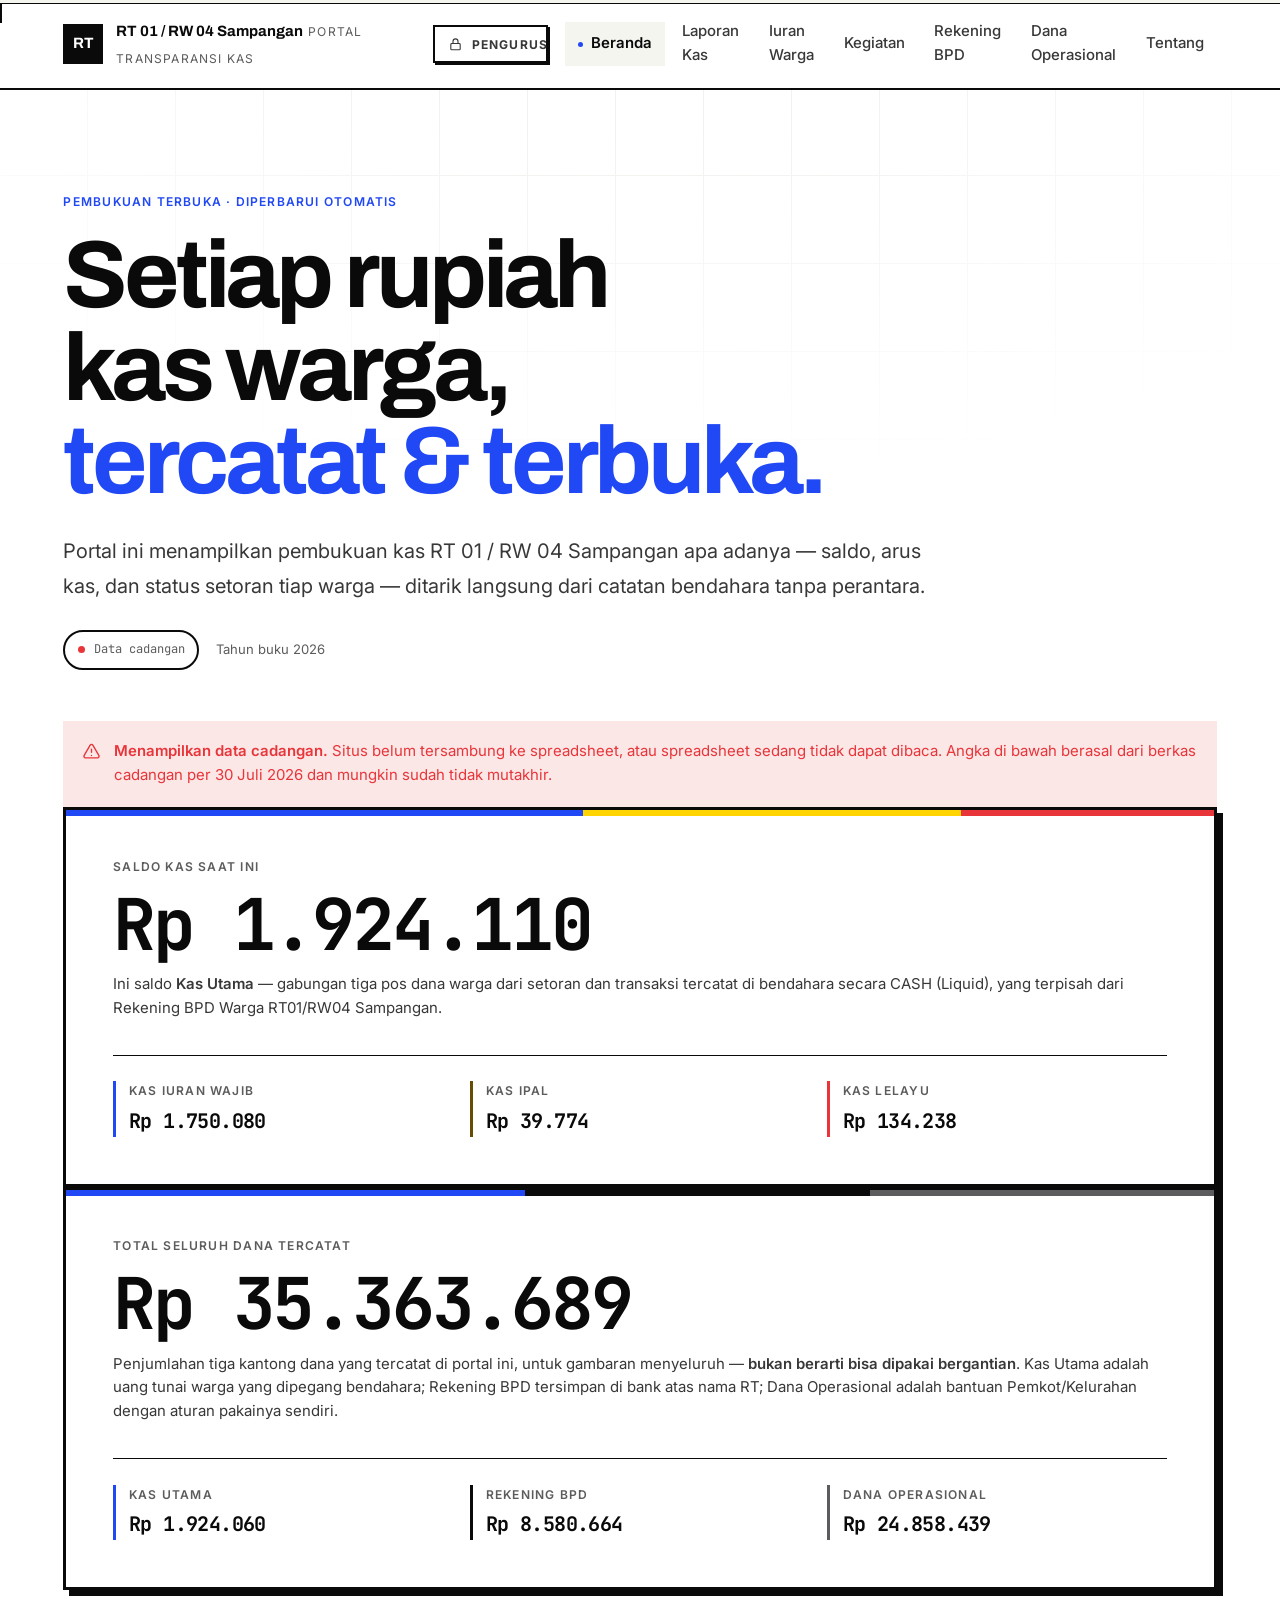
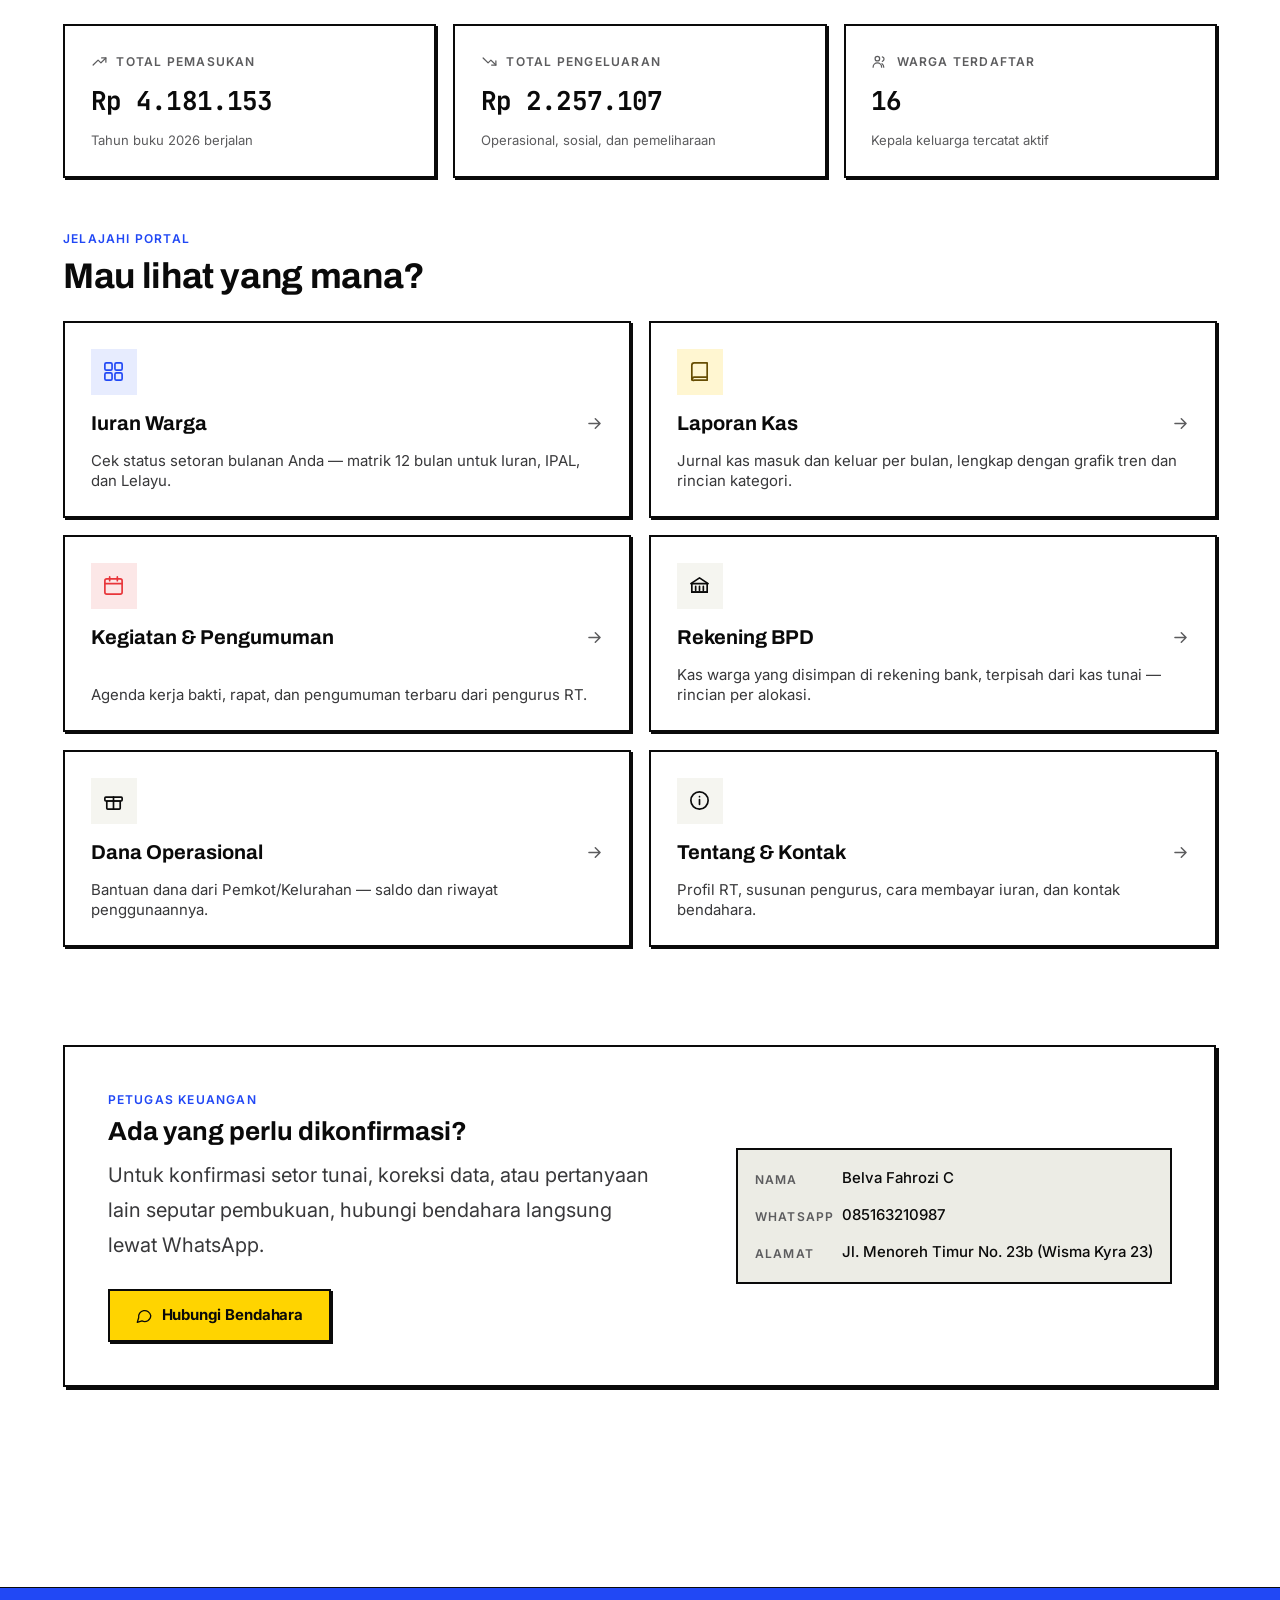
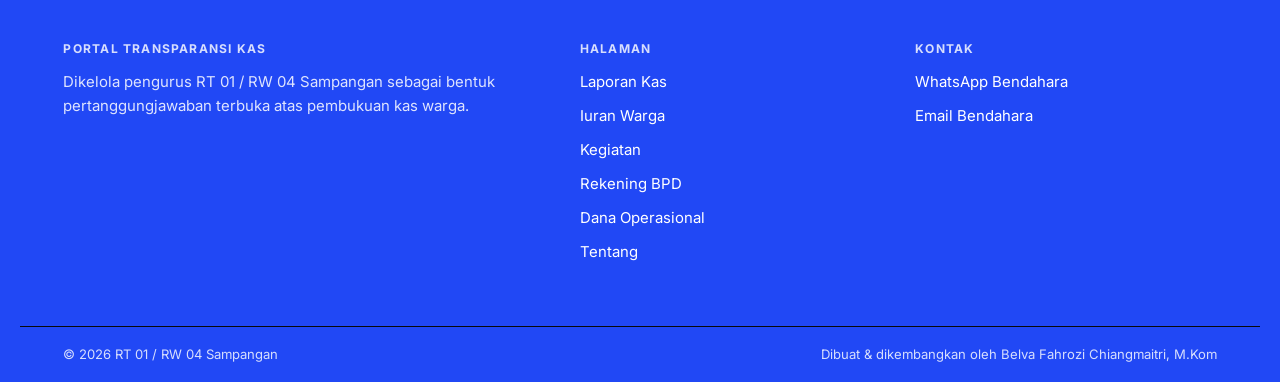
==== commit 6838d8e8: "Tambah card "Total Seluruh Dana Tercatat" di Beranda Kartu baru di bawah Saldo Kas Utama, menjumlahk" ====
--- a/index.html
+++ b/index.html
@@ -110,6 +110,39 @@
     </div>
   </section>
 
+  <!-- ==================== TOTAL SELURUH DANA TERCATAT =================== -->
+  <section class="container">
+    <div class="balance balance--gabungan reveal" data-loading>
+      <div class="balance__label">
+        <p class="eyebrow">Total Seluruh Dana Tercatat</p>
+      </div>
+      <p class="balance__amount num" data-nilai="0" data-bentuk="rupiah" data-target="totalTercatat">
+        <span class="skeleton skeleton-line" style="width:12ch"></span>
+      </p>
+      <p class="balance__note">
+        Penjumlahan tiga kantong dana yang tercatat di portal ini, untuk gambaran menyeluruh
+        &mdash; <strong>bukan berarti bisa dipakai bergantian</strong>. Kas Utama adalah uang tunai
+        warga yang dipegang bendahara; Rekening BPD tersimpan di bank atas nama RT; Dana Operasional
+        adalah bantuan Pemkot/Kelurahan dengan aturan pakainya sendiri.
+      </p>
+
+      <div class="balance__split">
+        <div class="fund fund--utama">
+          <span class="fund__name">Kas Utama</span>
+          <span class="fund__value num" data-nilai="0" data-target="saldo">&mdash;</span>
+        </div>
+        <div class="fund fund--bpd">
+          <span class="fund__name">Rekening BPD</span>
+          <span class="fund__value num" data-nilai="0" data-target="totalBpd">&mdash;</span>
+        </div>
+        <div class="fund fund--danaop">
+          <span class="fund__name">Dana Operasional</span>
+          <span class="fund__value num" data-nilai="0" data-target="danaOperasionalSisa">&mdash;</span>
+        </div>
+      </div>
+    </div>
+  </section>
+
   <!-- ========================== STATISTIK RINGKAS ======================= -->
   <section class="section" style="padding-block: var(--sp-6) var(--sp-7)">
     <div class="container grid grid-3 reveal-group">
--- a/assets/css/components.css
+++ b/assets/css/components.css
@@ -376,6 +376,21 @@
 .fund--iuran  { --fund-color: var(--pos-iuran); }
 .fund--ipal   { --fund-color: var(--pos-ipal-ink); }
 .fund--lelayu { --fund-color: var(--pos-lelayu); }
+
+/* Kartu "Total Seluruh Dana Tercatat" — palet SENGAJA berbeda dari
+   iuran/ipal/lelayu di atas, supaya dua kartu .balance yang berdekatan di
+   Beranda tidak terbaca sebagai bagian dari pembagian pos yang sama
+   (kartu ini menjumlahkan TIGA KANTONG TERPISAH, bukan sub-pos Kas Utama). */
+.balance--gabungan::before {
+  background: linear-gradient(90deg,
+    var(--accent) 0%, var(--accent) 40%,
+    var(--ink) 40%, var(--ink) 70%,
+    var(--ink-3) 70%, var(--ink-3) 100%);
+}
+
+.fund--utama  { --fund-color: var(--accent); }
+.fund--bpd    { --fund-color: var(--ink); }
+.fund--danaop { --fund-color: var(--ink-3); }
 
 .fund__name {
   font-size: var(--fs-2xs);
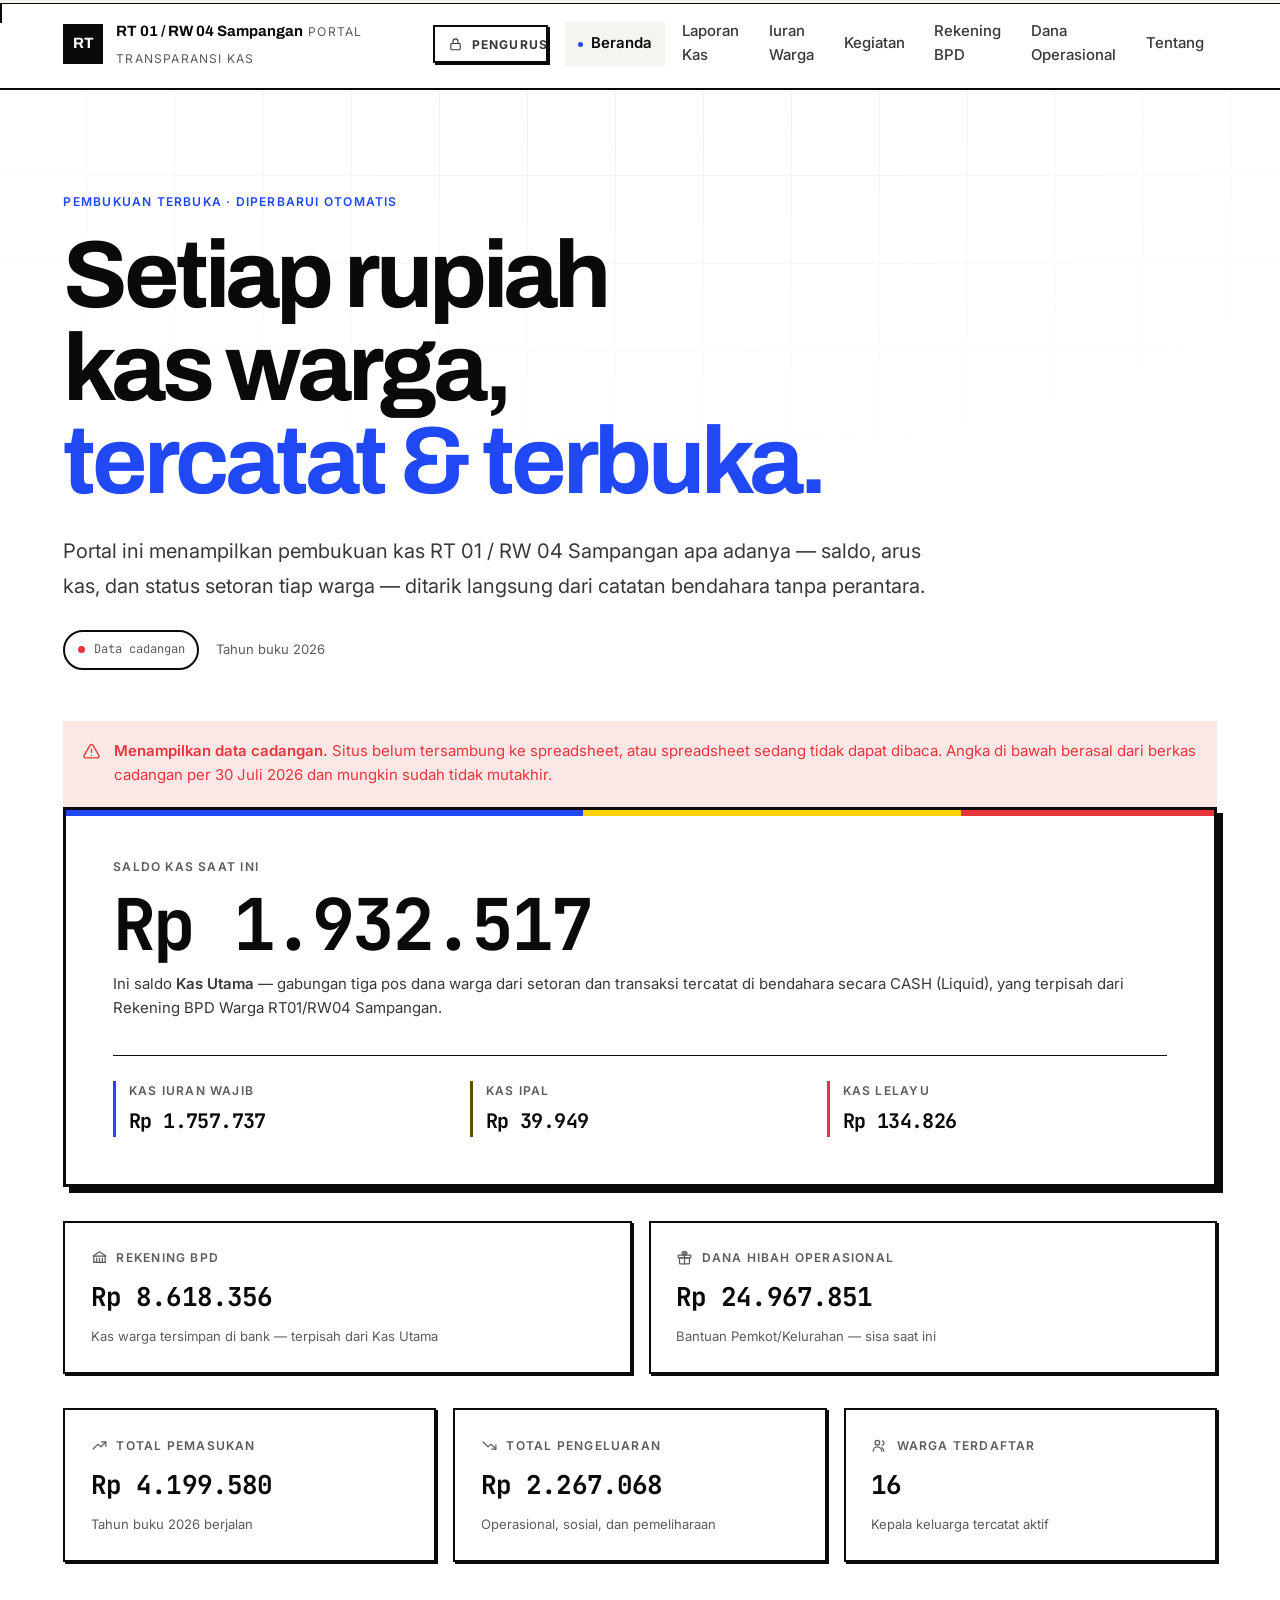
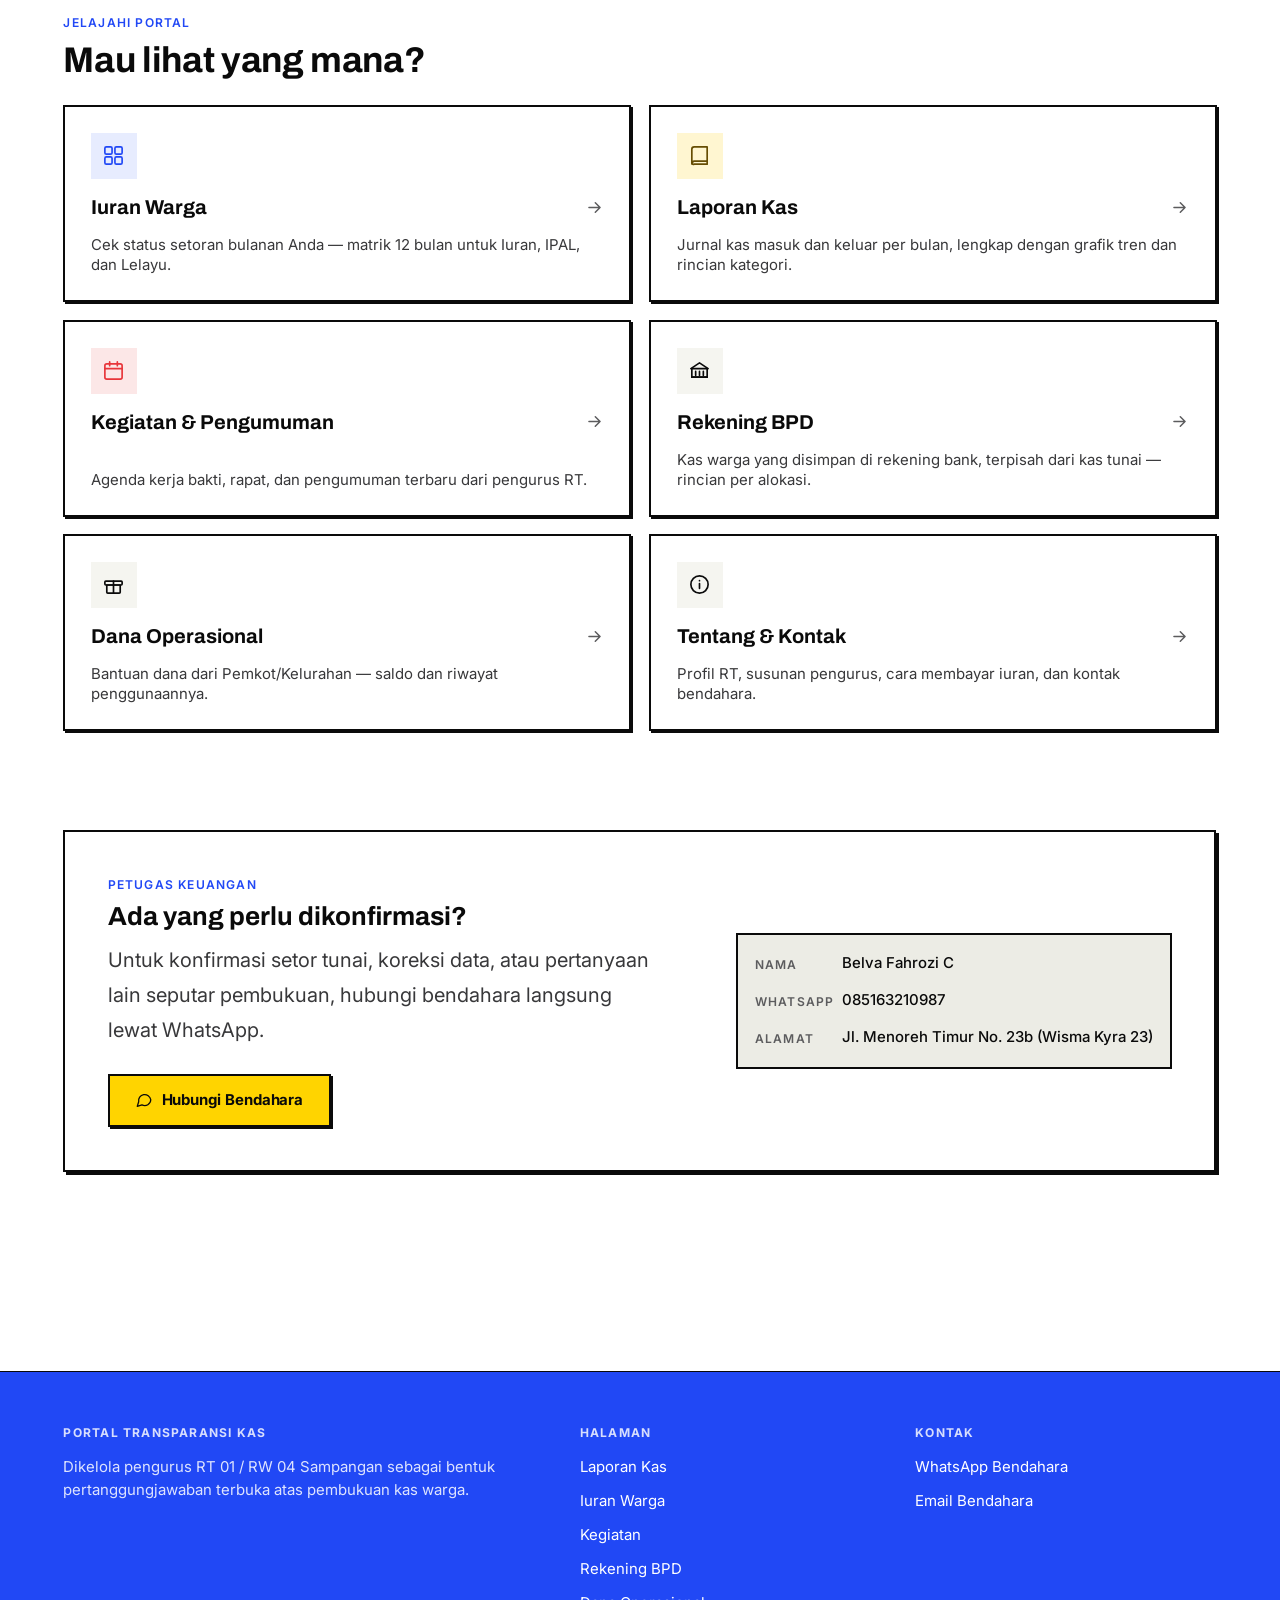
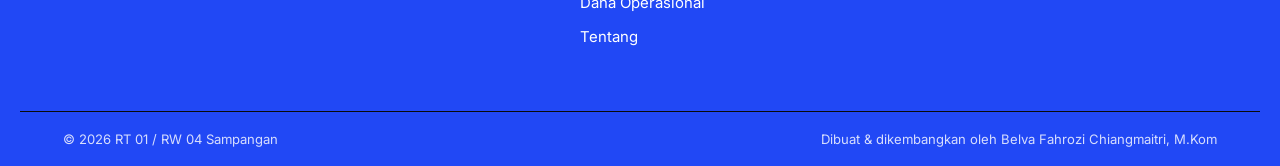
==== commit 15f0f4b9: "Revisi: kartu Total Seluruh Dana jadi dua kartu terpisah (BPD, Dana Hibah) Ganti pendekatan kartu ga" ====
--- a/index.html
+++ b/index.html
@@ -110,36 +110,26 @@
     </div>
   </section>
 
-  <!-- ==================== TOTAL SELURUH DANA TERCATAT =================== -->
-  <section class="container">
-    <div class="balance balance--gabungan reveal" data-loading>
-      <div class="balance__label">
-        <p class="eyebrow">Total Seluruh Dana Tercatat</p>
-      </div>
-      <p class="balance__amount num" data-nilai="0" data-bentuk="rupiah" data-target="totalTercatat">
-        <span class="skeleton skeleton-line" style="width:12ch"></span>
-      </p>
-      <p class="balance__note">
-        Penjumlahan tiga kantong dana yang tercatat di portal ini, untuk gambaran menyeluruh
-        &mdash; <strong>bukan berarti bisa dipakai bergantian</strong>. Kas Utama adalah uang tunai
-        warga yang dipegang bendahara; Rekening BPD tersimpan di bank atas nama RT; Dana Operasional
-        adalah bantuan Pemkot/Kelurahan dengan aturan pakainya sendiri.
-      </p>
-
-      <div class="balance__split">
-        <div class="fund fund--utama">
-          <span class="fund__name">Kas Utama</span>
-          <span class="fund__value num" data-nilai="0" data-target="saldo">&mdash;</span>
-        </div>
-        <div class="fund fund--bpd">
-          <span class="fund__name">Rekening BPD</span>
-          <span class="fund__value num" data-nilai="0" data-target="totalBpd">&mdash;</span>
-        </div>
-        <div class="fund fund--danaop">
-          <span class="fund__name">Dana Operasional</span>
-          <span class="fund__value num" data-nilai="0" data-target="danaOperasionalSisa">&mdash;</span>
-        </div>
-      </div>
+  <!-- ================ KANTONG DANA LAIN (terpisah, lihat CP-14) ========== -->
+  <section class="section" style="padding-block: var(--sp-6) 0">
+    <div class="container grid grid-2 reveal-group">
+      <a class="stat reveal" href="bank-bpd.html" style="text-decoration:none;color:inherit">
+        <div class="stat__head">
+          <svg width="17" height="17" viewBox="0 0 24 24" fill="none" stroke="currentColor" stroke-width="1.75" stroke-linecap="round" stroke-linejoin="round" aria-hidden="true"><path d="M3 10 12 4l9 6"/><path d="M4 10h16v9H4z"/><path d="M4 19h16"/><path d="M8 13v4M12 13v4M16 13v4"/></svg>
+          <span class="stat__label">Rekening BPD</span>
+        </div>
+        <p class="stat__value num" data-nilai="0" data-target="totalBpd">&mdash;</p>
+        <p class="stat__foot">Kas warga tersimpan di bank &mdash; terpisah dari Kas Utama</p>
+      </a>
+
+      <a class="stat reveal" href="dana-operasional.html" style="text-decoration:none;color:inherit">
+        <div class="stat__head">
+          <svg width="17" height="17" viewBox="0 0 24 24" fill="none" stroke="currentColor" stroke-width="1.75" stroke-linecap="round" stroke-linejoin="round" aria-hidden="true"><rect x="3" y="8.5" width="18" height="4" rx="1"/><path d="M5 12.5h14V20a1 1 0 0 1-1 1H6a1 1 0 0 1-1-1z"/><path d="M12 8.5V21"/><path d="M12 8.5c-1.2 0-3.5-.6-3.5-2.7A2.05 2.05 0 0 1 10.5 3.7c1.7 0 2.5 2.3 2.5 4.8Z"/><path d="M12 8.5c1.2 0 3.5-.6 3.5-2.7a2.05 2.05 0 0 0-2-2.1c-1.7 0-2.5 2.3-2.5 4.8Z"/></svg>
+          <span class="stat__label">Dana Hibah Operasional</span>
+        </div>
+        <p class="stat__value num" data-nilai="0" data-target="danaOperasionalSisa">&mdash;</p>
+        <p class="stat__foot">Bantuan Pemkot/Kelurahan &mdash; sisa saat ini</p>
+      </a>
     </div>
   </section>
 
--- a/assets/css/components.css
+++ b/assets/css/components.css
@@ -376,21 +376,6 @@
 .fund--iuran  { --fund-color: var(--pos-iuran); }
 .fund--ipal   { --fund-color: var(--pos-ipal-ink); }
 .fund--lelayu { --fund-color: var(--pos-lelayu); }
-
-/* Kartu "Total Seluruh Dana Tercatat" — palet SENGAJA berbeda dari
-   iuran/ipal/lelayu di atas, supaya dua kartu .balance yang berdekatan di
-   Beranda tidak terbaca sebagai bagian dari pembagian pos yang sama
-   (kartu ini menjumlahkan TIGA KANTONG TERPISAH, bukan sub-pos Kas Utama). */
-.balance--gabungan::before {
-  background: linear-gradient(90deg,
-    var(--accent) 0%, var(--accent) 40%,
-    var(--ink) 40%, var(--ink) 70%,
-    var(--ink-3) 70%, var(--ink-3) 100%);
-}
-
-.fund--utama  { --fund-color: var(--accent); }
-.fund--bpd    { --fund-color: var(--ink); }
-.fund--danaop { --fund-color: var(--ink-3); }
 
 .fund__name {
   font-size: var(--fs-2xs);
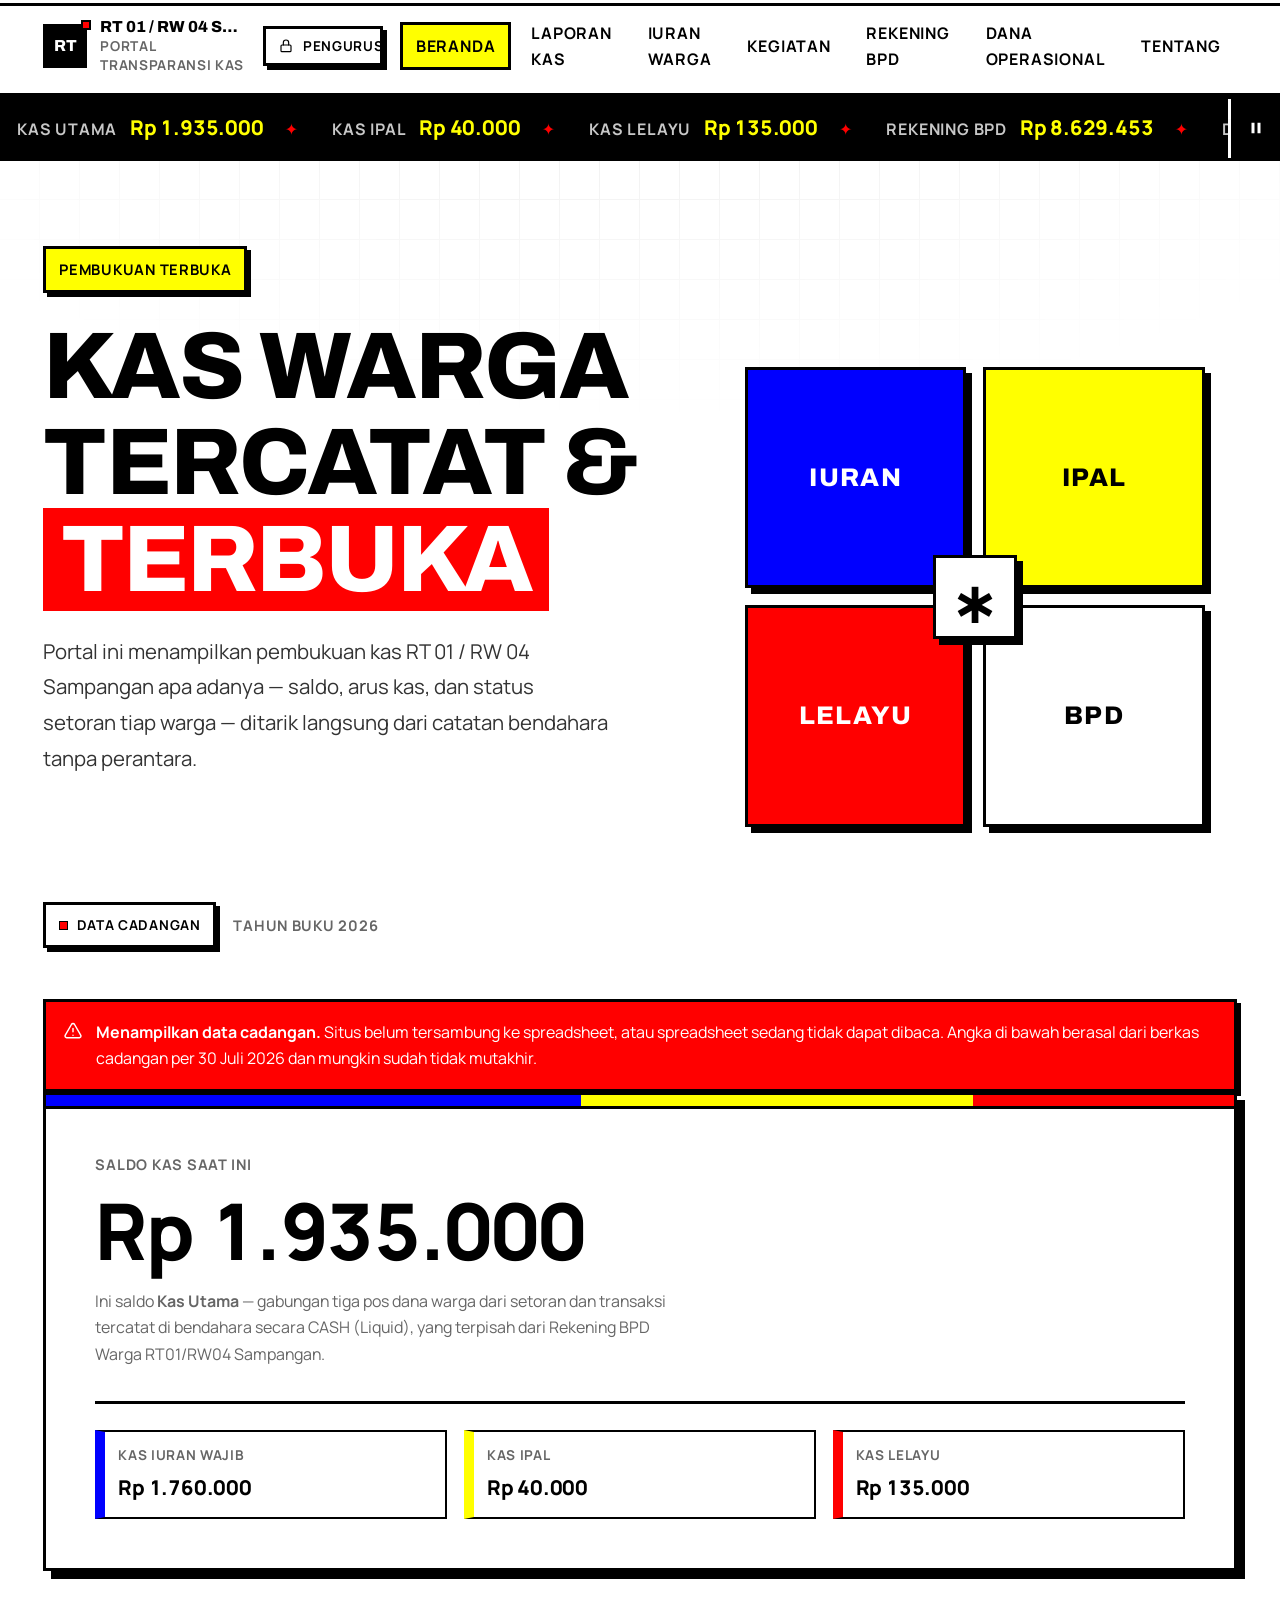
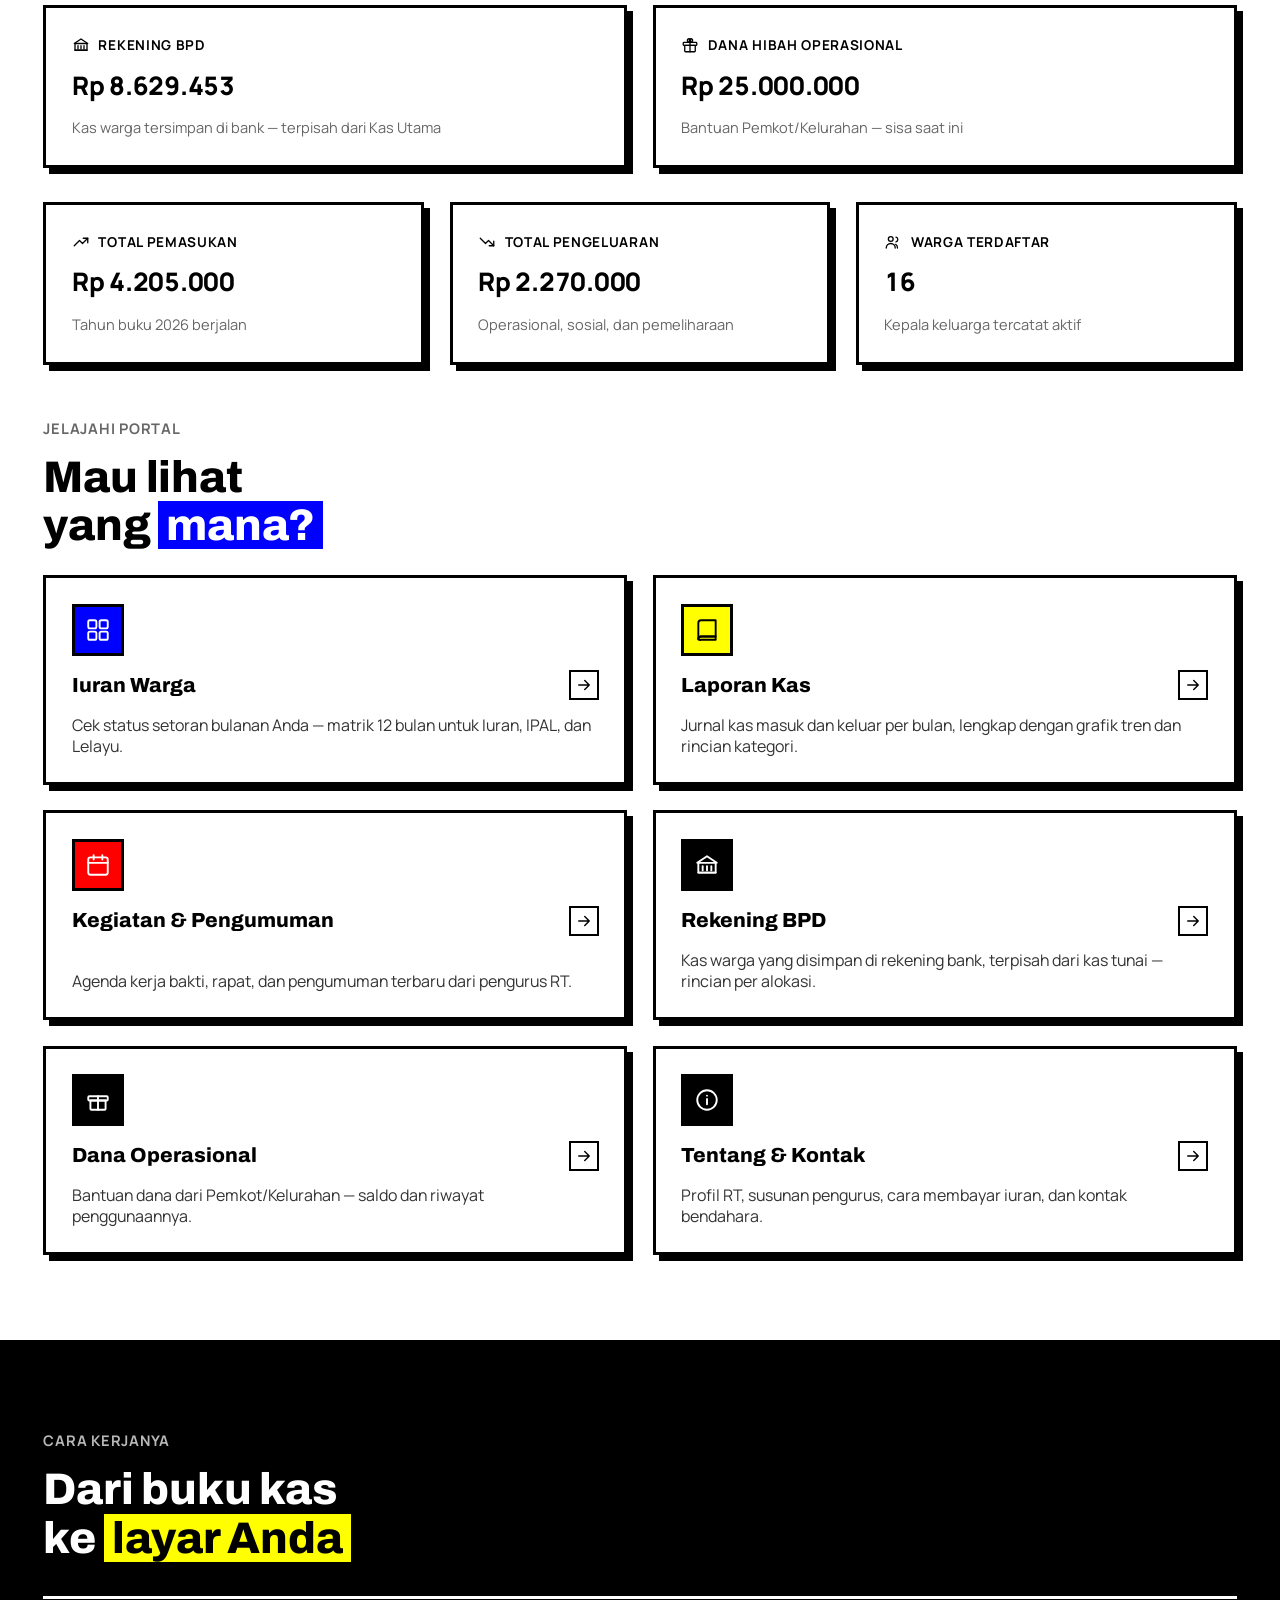
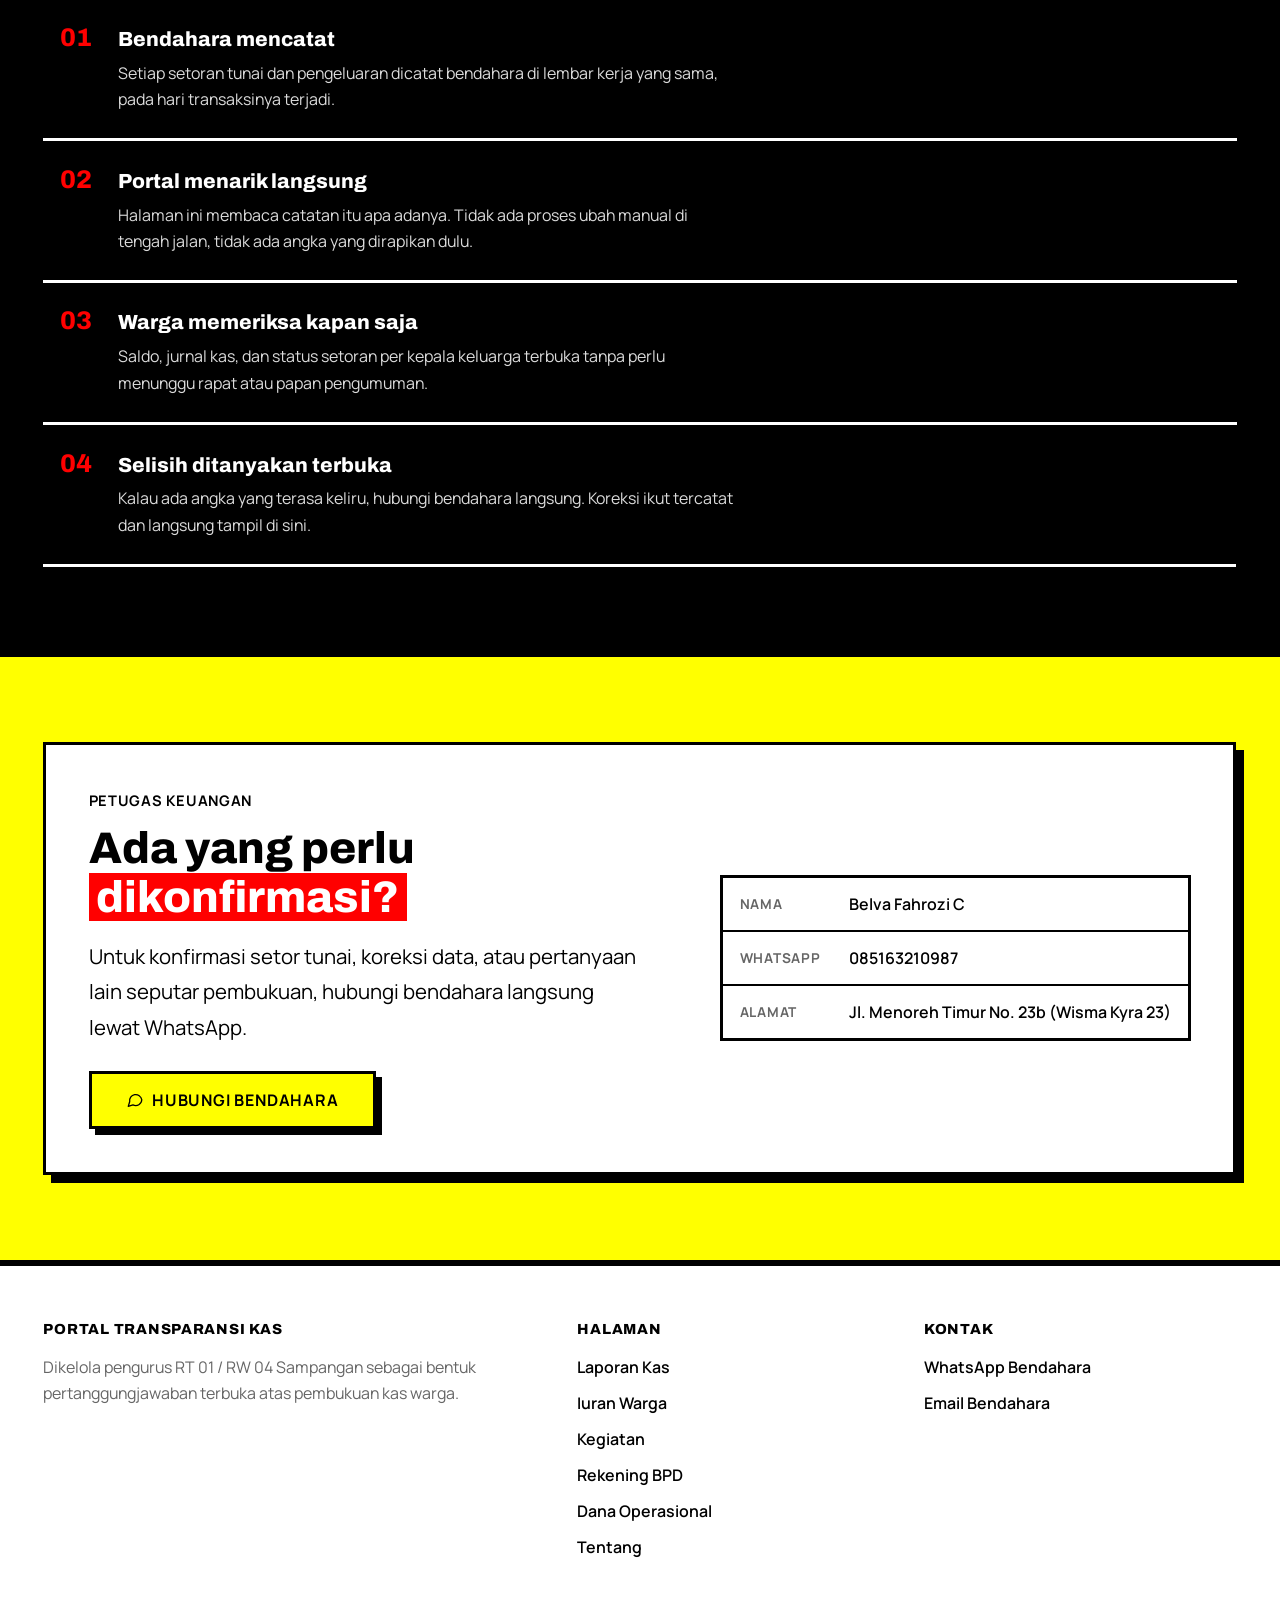
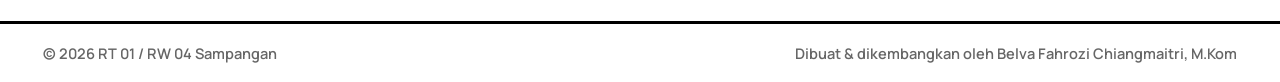
==== commit e2d5aba2: "Redesign tema visual jadi Neo-Brutalism "BRUTAL" Mengganti tema "Neo-Brutalist RT" (CP-19). Palet di" ====
--- a/index.html
+++ b/index.html
@@ -5,11 +5,11 @@
 <meta name="viewport" content="width=device-width, initial-scale=1">
 <title data-pola="{rt} — Portal Transparansi Kas">RT 01 / RW 04 Sampangan — Portal Transparansi Kas</title>
 <meta name="description" content="Portal transparansi kas RT 01/RW 04 Sampangan. Lihat saldo kas, jurnal pemasukan-pengeluaran, dan status iuran warga secara terbuka.">
-<meta name="color-scheme" content="light dark">
-<link rel="icon" href="data:image/svg+xml,%3Csvg xmlns='http://www.w3.org/2000/svg' viewBox='0 0 24 24'%3E%3Crect width='24' height='24' rx='6' fill='%231B6B4C'/%3E%3Ctext x='12' y='16.5' font-family='Georgia,serif' font-size='13' font-weight='700' fill='white' text-anchor='middle'%3ES%3C/text%3E%3C/svg%3E">
+<meta name="color-scheme" content="light">
+<link rel="icon" href="data:image/svg+xml,%3Csvg xmlns='http://www.w3.org/2000/svg' viewBox='0 0 24 24'%3E%3Crect width='24' height='24' fill='%23FFFF00'/%3E%3Crect x='1.5' y='1.5' width='21' height='21' fill='none' stroke='%23000000' stroke-width='3'/%3E%3Ctext x='12' y='16.5' font-family='Verdana,sans-serif' font-size='10' font-weight='700' fill='%23000000' text-anchor='middle'%3ERT%3C/text%3E%3C/svg%3E">
 <link rel="preconnect" href="https://fonts.googleapis.com">
 <link rel="preconnect" href="https://fonts.gstatic.com" crossorigin>
-<link href="https://fonts.googleapis.com/css2?family=Archivo:wght@600;700&family=Inter:wght@400;500;600&family=JetBrains+Mono:wght@500;700&display=swap" rel="stylesheet">
+<link href="https://fonts.googleapis.com/css2?family=Archivo:wght@600;700;800&family=Manrope:wght@400;500;600;700;800&display=swap" rel="stylesheet">
 <link rel="stylesheet" href="assets/css/tokens.css">
 <link rel="stylesheet" href="assets/css/base.css">
 <link rel="stylesheet" href="assets/css/motion.css">
@@ -53,26 +53,75 @@
   </div>
 </header>
 
+<div class="marquee" data-marquee role="complementary" aria-label="Ringkasan saldo kas tercatat">
+  <div class="marquee__viewport">
+    <div class="marquee__track">
+      <div class="marquee__group animate-marquee">
+        <span class="marquee__item" data-marquee-pos="saldo"><span class="marquee__label">Kas Utama</span><span class="marquee__nilai num" data-marquee-nilai></span><span class="marquee__sep" aria-hidden="true">&#10022;</span></span>
+        <span class="marquee__item" data-marquee-pos="kasIpal"><span class="marquee__label">Kas IPAL</span><span class="marquee__nilai num" data-marquee-nilai></span><span class="marquee__sep" aria-hidden="true">&#10022;</span></span>
+        <span class="marquee__item" data-marquee-pos="kasLelayu"><span class="marquee__label">Kas Lelayu</span><span class="marquee__nilai num" data-marquee-nilai></span><span class="marquee__sep" aria-hidden="true">&#10022;</span></span>
+        <span class="marquee__item" data-marquee-pos="totalBpd"><span class="marquee__label">Rekening BPD</span><span class="marquee__nilai num" data-marquee-nilai></span><span class="marquee__sep" aria-hidden="true">&#10022;</span></span>
+        <span class="marquee__item" data-marquee-pos="danaOperasionalSisa"><span class="marquee__label">Dana Hibah</span><span class="marquee__nilai num" data-marquee-nilai></span><span class="marquee__sep" aria-hidden="true">&#10022;</span></span>
+      </div>
+      <div class="marquee__group animate-marquee" aria-hidden="true">
+        <span class="marquee__item" data-marquee-pos="saldo"><span class="marquee__label">Kas Utama</span><span class="marquee__nilai num" data-marquee-nilai></span><span class="marquee__sep" aria-hidden="true">&#10022;</span></span>
+        <span class="marquee__item" data-marquee-pos="kasIpal"><span class="marquee__label">Kas IPAL</span><span class="marquee__nilai num" data-marquee-nilai></span><span class="marquee__sep" aria-hidden="true">&#10022;</span></span>
+        <span class="marquee__item" data-marquee-pos="kasLelayu"><span class="marquee__label">Kas Lelayu</span><span class="marquee__nilai num" data-marquee-nilai></span><span class="marquee__sep" aria-hidden="true">&#10022;</span></span>
+        <span class="marquee__item" data-marquee-pos="totalBpd"><span class="marquee__label">Rekening BPD</span><span class="marquee__nilai num" data-marquee-nilai></span><span class="marquee__sep" aria-hidden="true">&#10022;</span></span>
+        <span class="marquee__item" data-marquee-pos="danaOperasionalSisa"><span class="marquee__label">Dana Hibah</span><span class="marquee__nilai num" data-marquee-nilai></span><span class="marquee__sep" aria-hidden="true">&#10022;</span></span>
+      </div>
+    </div>
+  </div>
+  <button class="marquee__jeda" type="button" aria-pressed="false" data-marquee-jeda>
+    <span class="sr-only">Hentikan teks berjalan</span>
+    <svg class="marquee__ikon marquee__ikon--jeda" width="18" height="18" viewBox="0 0 24 24" fill="currentColor" aria-hidden="true"><rect x="6" y="5" width="4" height="14"/><rect x="14" y="5" width="4" height="14"/></svg>
+    <svg class="marquee__ikon marquee__ikon--main" width="18" height="18" viewBox="0 0 24 24" fill="currentColor" aria-hidden="true"><path d="M7 4l12 8-12 8z"/></svg>
+  </button>
+</div>
+
 <main class="site-main" id="konten">
 
   <!-- ============================== HERO ============================== -->
   <section class="hero">
-    <div class="container">
-      <p class="eyebrow eyebrow--accent reveal">Pembukuan Terbuka &middot; Diperbarui Otomatis</p>
-      <h1 class="hero__title reveal">
-        Setiap rupiah kas warga,<br>
-        <em>tercatat &amp; terbuka.</em>
-      </h1>
-      <p class="lede reveal">
-        Portal ini menampilkan pembukuan kas <span data-isi="nama_rt">RT 01/RW 04 Sampangan</span>
-        apa adanya &mdash; saldo, arus kas, dan status setoran tiap warga &mdash; ditarik langsung
-        dari catatan bendahara tanpa perantara.
-      </p>
-      <div class="hero__meta reveal">
-        <span class="hero__stamp" data-stempel>
-          <span class="live-dot live-dot--stale"></span><span>Memuat data&hellip;</span>
-        </span>
-        <span class="dim">Tahun buku <span data-isi="tahun">2026</span></span>
+    <div class="container hero__grid">
+      <div>
+        <p class="eyebrow eyebrow--badge reveal">Pembukuan Terbuka</p>
+        <h1 class="hero__title reveal">
+          Kas Warga<br>
+          Tercatat &amp;<br>
+          <span class="highlight-red">Terbuka</span>
+        </h1>
+        <p class="lede reveal">
+          Portal ini menampilkan pembukuan kas <span data-isi="nama_rt">RT 01/RW 04 Sampangan</span>
+          apa adanya &mdash; saldo, arus kas, dan status setoran tiap warga &mdash; ditarik langsung
+          dari catatan bendahara tanpa perantara.
+        </p>
+
+        <div class="hero__aksi reveal">
+          <a class="btn btn--accent" href="laporan.html">
+            Lihat Laporan Kas
+            <svg width="18" height="18" viewBox="0 0 24 24" fill="none" stroke="currentColor" stroke-width="2.4" stroke-linecap="square" aria-hidden="true"><path d="M5 12h14M13 6l6 6-6 6"/></svg>
+          </a>
+          <a class="btn btn--outline" href="iuran.html">Cek Iuran Saya</a>
+        </div>
+
+        <div class="hero__meta reveal">
+          <span class="hero__stamp" data-stempel>
+            <span class="live-dot live-dot--stale"></span><span>Memuat data&hellip;</span>
+          </span>
+          <span class="dim upper">Tahun buku <span data-isi="tahun">2026</span></span>
+        </div>
+      </div>
+
+      <!-- Kolase dekoratif: keempat kantong dana sebagai balok warna. Murni
+           visual — setiap namanya juga tertulis di kartu saldo di bawah, jadi
+           tidak ada informasi yang hilang kalau blok ini tidak terbaca. -->
+      <div class="hero__collage reveal" aria-hidden="true">
+        <div class="hero__block hero__block--blue">Iuran</div>
+        <div class="hero__block hero__block--yellow">IPAL</div>
+        <div class="hero__block hero__block--red">Lelayu</div>
+        <div class="hero__block hero__block--white">BPD</div>
+        <div class="hero__star"><span>&lowast;</span></div>
       </div>
     </div>
   </section>
@@ -170,8 +219,10 @@
     <div class="container">
       <div class="page-head__row mb-5 reveal">
         <div>
-          <p class="eyebrow eyebrow--accent">Jelajahi Portal</p>
-          <h2 style="margin-top:var(--sp-2)">Mau lihat yang mana?</h2>
+          <p class="eyebrow">Jelajahi Portal</p>
+          <h2 style="margin-top:var(--sp-3)">
+            Mau lihat<br>yang <span class="highlight-blue">mana?</span>
+          </h2>
         </div>
       </div>
 
@@ -245,14 +296,60 @@
     </div>
   </section>
 
-  <!-- ========================== KONTAK BENDAHARA ======================== -->
-  <section class="section" style="padding-top:0">
+  <!-- ===================== CARA PORTAL INI BEKERJA ======================
+       Padanan section "Services" pada tema BRUTAL: latar hitam penuh, daftar
+       bernomor 01–04, nomor merah, pemisah putih tebal. -->
+  <section class="section section--dark">
+    <div class="container">
+      <p class="eyebrow reveal">Cara Kerjanya</p>
+      <h2 class="mt-3 mb-6 reveal">
+        Dari buku kas<br>ke <span class="highlight-yellow">layar Anda</span>
+      </h2>
+
+      <ol class="numbered reveal-group">
+        <li class="numbered__item reveal">
+          <span class="numbered__num">01</span>
+          <div class="numbered__body">
+            <h3 class="numbered__title">Bendahara mencatat</h3>
+            <p class="numbered__desc">Setiap setoran tunai dan pengeluaran dicatat bendahara di lembar kerja yang sama, pada hari transaksinya terjadi.</p>
+          </div>
+        </li>
+        <li class="numbered__item reveal">
+          <span class="numbered__num">02</span>
+          <div class="numbered__body">
+            <h3 class="numbered__title">Portal menarik langsung</h3>
+            <p class="numbered__desc">Halaman ini membaca catatan itu apa adanya. Tidak ada proses ubah manual di tengah jalan, tidak ada angka yang dirapikan dulu.</p>
+          </div>
+        </li>
+        <li class="numbered__item reveal">
+          <span class="numbered__num">03</span>
+          <div class="numbered__body">
+            <h3 class="numbered__title">Warga memeriksa kapan saja</h3>
+            <p class="numbered__desc">Saldo, jurnal kas, dan status setoran per kepala keluarga terbuka tanpa perlu menunggu rapat atau papan pengumuman.</p>
+          </div>
+        </li>
+        <li class="numbered__item reveal">
+          <span class="numbered__num">04</span>
+          <div class="numbered__body">
+            <h3 class="numbered__title">Selisih ditanyakan terbuka</h3>
+            <p class="numbered__desc">Kalau ada angka yang terasa keliru, hubungi bendahara langsung. Koreksi ikut tercatat dan langsung tampil di sini.</p>
+          </div>
+        </li>
+      </ol>
+    </div>
+  </section>
+
+  <!-- ========================== KONTAK BENDAHARA ========================
+       Latar kuning penuh (--cta), kartu putih melayang di atasnya. -->
+  <section class="section section--cta">
     <div class="container">
       <div class="contact reveal">
         <div>
-          <p class="eyebrow eyebrow--accent">Petugas Keuangan</p>
-          <h3 style="margin-top:var(--sp-2)">Ada yang perlu dikonfirmasi?</h3>
-          <p class="lede" style="margin-top:var(--sp-3)">
+          <p class="eyebrow">Petugas Keuangan</p>
+          <h3 style="margin-top:var(--sp-3);font-size:var(--fs-xl)">
+            Ada yang perlu<br><span class="highlight-red">dikonfirmasi?</span>
+          </h3>
+          <p class="lede" style="margin-top:var(--sp-4)">
             Untuk konfirmasi setor tunai, koreksi data, atau pertanyaan lain seputar
             pembukuan, hubungi bendahara langsung lewat WhatsApp.
           </p>
--- a/assets/css/tokens.css
+++ b/assets/css/tokens.css
@@ -1,106 +1,186 @@
 /* ==========================================================================
-   TOKENS — "Neo-Brutalist RT"
-   Sumber tunggal untuk warna, tipografi, spasi, dan gerak.
+   TOKENS — Tema "BRUTAL" (Neo-Brutalism)
+   Sumber tunggal untuk warna, tipografi, spasi, bentuk, dan gerak.
    Ubah di sini, seluruh situs ikut. Jangan menulis hex mentah di berkas lain.
 
-   Palet diambil dari aplikasi referensi (keuangan-rt-clone): kuning #FFD400,
-   biru #2148F5, merah #E8353A, tinta hampir hitam, sudut tajam, border tebal,
-   bayangan keras offset. Struktur berkas/komponen TIDAK diubah — hanya nilai
-   token di sini, supaya seluruh situs ikut berubah tema tanpa menyentuh HTML.
-   Rujukan keputusan: DECISIONS.md CP-19 (menggantikan CP-05 "Editorial Ledger").
+   Identitas diambil utuh dari spesifikasi tema BRUTAL: empat warna murni
+   (merah/biru/kuning + hitam-putih), font Syne untuk judul dan Manrope untuk
+   teks, border hitam 3px, sudut 0 di mana-mana, dan bayangan KERAS ber-offset
+   (Npx Npx 0) — bukan blur. Interaksi khasnya: elemen "ditekan turun" saat
+   hover/klik, bergeser ke arah bayangannya sementara bayangannya mengecil.
+
+   Rujukan keputusan: DECISIONS.md CP-24 (menggantikan CP-19 "Neo-Brutalist RT",
+   yang sendiri menggantikan CP-05 "Editorial Ledger").
    ========================================================================== */
 
 :root {
-  /* --- Warna: mode terang --------------------------------------------------
-     Putih bersih, bukan kertas hangat. Kedalaman dibawa BORDER TEBAL dan
-     bayangan keras offset, bukan garis rambut tipis seperti tema lama. */
+  /* --- Palet inti ----------------------------------------------------------
+     Empat warna aksen saja, semuanya PRIMER MURNI — tidak ada tint, shade,
+     atau gradien. Kedalaman dibawa oleh border tebal dan bayangan keras,
+     bukan oleh variasi warna. Ini inti dari bahasa neo-brutalist. */
+  --brutal-red:    #FF0000;
+  --brutal-blue:   #0000FF;
+  --brutal-yellow: #FFFF00;
+
+  /* --- Permukaan ------------------------------------------------------------
+     Putih murni. Bukan kertas hangat — brutalism tidak berpura-pura jadi
+     benda fisik. Dua abu netral hanya untuk isian yang sengaja diredam
+     (kepala tabel, sel terkunci), bukan untuk membentuk hierarki. */
   --paper:          #FFFFFF;
   --surface:        #FFFFFF;
-  --surface-alt:    #F5F5F0;
-  --surface-sunk:   #ECECE5;
-
-  --ink:            #0A0A0A;
-  --ink-2:          #38383A;
-  --ink-3:          #5C5C5E;   /* ≥4.5:1 di atas --paper */
-
-  --line:           #0A0A0A;   /* border struktural sekarang TINTA PENUH, bukan abu tipis */
-  --line-soft:      #D6D6CE;   /* untuk pemisah internal yang sengaja diredam (mis. baris tabel) */
-  --line-strong:    #0A0A0A;
-
-  /* Aksen utama: biru. Dipakai untuk tautan, tombol utama, fokus, dan
-     pos "Iuran" — mencerminkan konvensi aplikasi referensi (I = biru). */
-  --accent:         #2148F5;
-  --accent-hover:   #1636C2;
-  --accent-soft:    #E7ECFE;
-  --accent-line:    #2148F5;
-
-  /* Kuning brand — dipakai untuk sorotan/penekanan (bukan teks di atas
-     putih; hanya sebagai isian dengan teks tinta di atasnya). */
-  --highlight:      #FFD400;
-  --highlight-ink:  #0A0A0A;
-
-  --critical:       #E8353A;
-  --critical-soft:  #FCE7E7;
-  --critical-line:  #E8353A;
-
-  /* Tiga pos dana — warna hanya penguat, tidak pernah satu-satunya
-     penyampai makna (selalu didampingi huruf I/P/L, lihat komponen matrik).
-     Iuran = biru, IPAL = kuning, Lelayu = merah, meniru badge aplikasi
-     referensi. */
-  --pos-iuran:      #2148F5;
-  --pos-ipal:       #FFD400;
-  --pos-lelayu:     #E8353A;
-  --pos-iuran-soft: #E7ECFE;
-  --pos-ipal-soft:  #FFF6D1;
-  --pos-lelayu-soft:#FCE7E7;
-
-  /* Kuning murni terlalu terang untuk jadi warna TEKS di atas putih (gagal
-     kontras AA). Dipakai khusus di tempat pos-ipal muncul sebagai warna
-     teks/ikon, bukan sebagai isian lencana — nilai ini sudah diverifikasi
-     Bootstrap sebagai teks amber yang aman di atas putih (≥4.5:1). */
-  --pos-ipal-ink:   #664D03;
-
-  --focus:          #2148F5;
-  --focus-ring:     0 0 0 2px var(--paper), 0 0 0 4px var(--focus);
-
-  /* Latar bergerak lama (aurora blur + butiran kertas) DIMATIKAN — blur
-     lembut bertentangan dengan bahasa neo-brutalist yang tegas dan datar.
-     Elemen DOM-nya tetap ada (struktur tidak diubah), hanya opasitasnya
-     dinolkan lewat token di sini. Kisi garis tetap ada, diredam halus. */
-  --aurora-a:       #2148F5;
-  --aurora-b:       #E8353A;
+  --surface-alt:    #F5F5F5;
+  --surface-sunk:   #EBEBEB;
+
+  /* --- Tinta ----------------------------------------------------------------
+     Hitam penuh, bukan "hampir hitam". --ink-3 dipatok #666666 persis seperti
+     --text-muted di spesifikasi: 5.74:1 di atas putih, aman untuk teks kecil. */
+  --ink:            #000000;
+  --ink-2:          #333333;   /* 12.6:1 — paragraf sekunder */
+  --ink-3:          #666666;   /* 5.74:1 — label eyebrow, keterangan kaki */
+
+  /* --- Garis ----------------------------------------------------------------
+     SEMUA border hitam penuh, termasuk pemisah internal. Tidak ada garis
+     rambut abu-abu di tema ini; kalau sebuah garis tidak layak hitam, garis
+     itu tidak layak ada. --line-soft tetap ada sebagai nama supaya komponen
+     lama tidak perlu diubah, tapi nilainya kini sama-sama hitam. */
+  --line:           #000000;
+  --line-soft:      #000000;
+  --line-strong:    #000000;
+
+  /* Footer kini putih dengan garis atas hitam tebal (spesifikasi bagian 8),
+     menggantikan latar biru-navy #0D1117 dari tema sebelumnya. Navy bukan
+     bagian dari palet BRUTAL. */
+  --footer-bg:      #FFFFFF;
+
+  /* --- Aksen interaktif -----------------------------------------------------
+     Biru = tautan, fokus, dan pos "Iuran". 8.59:1 di atas putih, jadi aman
+     dipakai sebagai warna teks berukuran berapa pun. */
+  --accent:         #0000FF;
+  --accent-hover:   #0000CC;
+  --accent-soft:    #E0E0FF;
+  --accent-line:    #0000FF;
+
+  /* Kuning CTA — SELALU sebagai isian dengan teks hitam di atasnya, tidak
+     pernah sebagai warna teks (1.07:1 di atas putih, mustahil terbaca). */
+  --highlight:      #FFFF00;
+  --highlight-ink:  #000000;
+
+  /* --- Merah kritis ---------------------------------------------------------
+     #FF0000 di atas putih hanya 4.0:1 — LULUS untuk teks besar (≥24px, atau
+     ≥18.7px tebal) tapi GAGAL untuk teks kecil. Karena situs ini dibaca warga
+     sepuh (CP-06), pembagiannya dibuat eksplisit:
+
+       --critical      → isian, border, angka besar, judul yang disorot
+       --critical-ink  → SATU-SATUNYA merah yang boleh jadi teks kecil (5.53:1)
+
+     Pola yang sama sudah dipakai tema sebelumnya untuk kuning
+     (--pos-ipal-ink), jadi ini bukan pengecualian baru. */
+  --critical:       #FF0000;
+  --critical-ink:   #D40000;
+  --critical-soft:  #FFE0E0;
+  --critical-line:  #FF0000;
+
+  /* --- Tiga pos dana --------------------------------------------------------
+     Warna hanya penguat, tidak pernah satu-satunya penyampai makna — selalu
+     didampingi huruf I/P/L di matrik iuran. Iuran = biru, IPAL = kuning,
+     Lelayu = merah. */
+  --pos-iuran:      #0000FF;
+  --pos-ipal:       #FFFF00;
+  --pos-lelayu:     #FF0000;
+  --pos-iuran-soft: #E0E0FF;
+  --pos-ipal-soft:  #FFFACC;
+  --pos-lelayu-soft:#FFE0E0;
+
+  /* Kuning murni sebagai warna TEKS mustahil dibaca. Nilai amber gelap ini
+     dipakai di tempat pos-ipal muncul sebagai teks/ikon, bukan isian (7.34:1). */
+  --pos-ipal-ink:   #665500;
+
+  /* --- Fokus ----------------------------------------------------------------
+     Cincin fokus brutalist: kotak tegas, bukan halo lembut. Dua lapis supaya
+     tetap terlihat baik di atas putih maupun di atas isian berwarna. */
+  --focus:          #0000FF;
+  --focus-ring:     0 0 0 3px var(--paper), 0 0 0 6px var(--focus);
+
+  /* --- Latar halaman --------------------------------------------------------
+     Aurora blur dan butiran kertas DIMATIKAN permanen: efek lembut
+     bertentangan langsung dengan bahasa yang datar dan tegas. Yang tersisa
+     hanya kisi garis 40px — pola dekoratif `.grid-pattern` dari spesifikasi,
+     dipakai sebagai latar halaman yang sangat diredam. */
+  --aurora-a:       #0000FF;
+  --aurora-b:       #FF0000;
   --aurora-opacity: 0;
-  --grid-opacity:   0.35;
+  --grid-opacity:   0.06;
   --grain-opacity:  0;
-
-  /* --- Tipografi ---------------------------------------------------------- */
+  --grid-size:      40px;
+
+  /* --- Tipografi ------------------------------------------------------------
+     KETERBACAAN MENANG ATAS GAYA. Pembacanya warga sepuh (CP-06) dan isinya
+     angka uang — kalau sebuah huruf atau angka bisa salah dibaca, desainnya
+     gagal, sebagus apa pun tampilannya.
+
+     Spesifikasi BRUTAL meminta Syne untuk judul. Syne DILEPAS (lihat CP-25):
+     ia font display geometris dengan bentuk huruf nyeleneh, dan dipakai di
+     ukuran kecil — apalagi untuk ANGKA RUPIAH — jadi sulit dibaca. Nilai
+     brutalis tema ini sebenarnya tidak dibawa oleh font sama sekali,
+     melainkan oleh border 3px, bayangan keras, sudut 0, dan warna primer.
+     Jadi font bisa diganti tanpa kehilangan identitas sedikit pun.
+
+     Archivo menggantikannya: grotesque dengan x-height besar, apertur
+     terbuka (c/e/a/s tidak menutup), dan bentuk 1/l/I serta 0/O yang jelas
+     berbeda — dirancang justru untuk tetap terbaca di ukuran kecil, tapi
+     tetap punya bobot 800 yang tegas untuk judul raksasa. Archivo juga
+     sudah pernah dipakai proyek ini (CP-19), jadi sudah terbukti cocok.
+
+     Angka memakai Manrope + `tabular-nums` (lihat .num di base.css): satu
+     lebar untuk semua digit sehingga kolom rupiah lurus, dengan bentuk
+     angka yang lugas — bukan angka geometris yang harus ditebak. */
   --font-display: 'Archivo', 'Segoe UI', system-ui, sans-serif;
-  --font-text:    'Inter', 'Segoe UI', system-ui, sans-serif;
-  --font-num:     'JetBrains Mono', ui-monospace, 'Cascadia Mono', monospace;
-
-  /* Basis 17px, bukan 16px — dinaikkan demi warga sepuh (CP-06).
-     Semua ukuran memakai rem, jadi satu angka ini menggeser seluruh skala. */
-  --fs-2xs:  0.71rem;
-  --fs-xs:   0.77rem;
-  --fs-sm:   0.88rem;
+  --font-text:    'Manrope', 'Segoe UI', system-ui, sans-serif;
+  --font-num:     'Manrope', 'Segoe UI', system-ui, sans-serif;
+
+  /* Basis 17px (bukan 16px) dipertahankan dari CP-06 — dinaikkan demi warga
+     sepuh. Semua ukuran memakai rem, jadi satu angka ini menggeser seluruh
+     skala. Skala di bawah sengaja jauh lebih ekstrem daripada tema lama:
+     judul brutalist harus terasa terlalu besar. */
+  /* Ukuran kecil dinaikkan dari revisi pertama (0.72/0.8/0.88rem). Pada basis
+     17px itu jatuh ke 12,2px untuk label — terlalu kecil untuk mata sepuh,
+     apalagi label di tema ini uppercase dan ber-tracking lebar. Sekarang
+     lantainya 13,6px. */
+  --fs-2xs:  0.8rem;
+  --fs-xs:   0.86rem;
+  --fs-sm:   0.94rem;
   --fs-base: 1rem;
-  --fs-md:   1.18rem;
-  --fs-lg:   1.53rem;
-  --fs-xl:   clamp(1.75rem, 1.4rem + 1.6vw, 2.1rem);
-  --fs-2xl:  clamp(2.1rem, 1.5rem + 3vw, 2.9rem);
-  --fs-3xl:  clamp(2.6rem, 1.6rem + 5vw, 4.2rem);
-  --fs-hero: clamp(2.9rem, 1.4rem + 7vw, 5.6rem);
-
-  --lh-tight: 1.08;
+  --fs-md:   1.2rem;
+  --fs-lg:   1.5rem;
+  /* Batas BAWAH tiap clamp ditentukan oleh kata terpanjang yang harus muat
+     di layar 320px, bukan dipilih karena enak dilihat. Judul brutalist tidak
+     bisa membungkus di tengah kata tanpa terlihat rusak, jadi kata seperti
+     "TERBUKA" (hero) dan "OPERASIONAL" (judul halaman) yang menetapkan
+     lantainya. Batas atas tetap besar — di desktop judul memang harus terasa
+     terlalu besar. */
+  --fs-xl:   clamp(1.7rem, 1.4rem + 2.2vw, 2.6rem);
+  --fs-2xl:  clamp(1.85rem, 1.1rem + 3.4vw, 3.6rem);
+  --fs-3xl:  clamp(2.2rem, 1.3rem + 5vw, 4.6rem);
+  --fs-hero: clamp(1.9rem, 0.6rem + 6.6vw, 6rem);
+
+  /* Revisi pertama memakai 1:1 persis ("judul menumpuk", ciri brutalist).
+     Itu terlalu rapat begitu judulnya lebih dari satu baris — baris saling
+     bersentuhan dan mata kehilangan jejak saat pindah baris. 1.1 masih
+     terbaca rapat dan tegas, tapi tiap baris punya ruang sendiri. */
+  --lh-tight: 1.1;
   --lh-snug:  1.3;
-  --lh-base:  1.6;
+  --lh-base:  1.65;
   --lh-loose: 1.75;
 
-  --ls-display: -0.01em;   /* brutalist: tracking netral, bukan ketat editorial */
+  /* Tracking negatif merapatkan huruf sampai saling menempel — musuh
+     keterbacaan. Archivo tidak butuh dirapatkan seperti Syne, jadi nilainya
+     dibuat nyaris netral; hanya judul raksasa yang sedikit dirapatkan
+     (lihat .hero__title). */
+  --ls-display: -0.005em;
   --ls-tight:    0em;
-  --ls-label:    0.1em;
-
-  /* --- Spasi (kelipatan 4) ------------------------------------------------ */
+  --ls-label:    0.05em;   /* tracking-wider pada label uppercase pendek */
+
+  /* --- Spasi (kelipatan 4) --------------------------------------------------- */
   --sp-1:  0.25rem;
   --sp-2:  0.5rem;
   --sp-3:  0.75rem;
@@ -112,61 +192,89 @@
   --sp-9:  6rem;
   --sp-10: 8rem;
 
-  --section-y: clamp(3rem, 2rem + 5vw, 6rem);
+  --section-y: clamp(3rem, 2rem + 5vw, 5rem);
   --gutter:    clamp(1.15rem, 0.6rem + 2.6vw, 3rem);
   --measure:   68ch;
-  --container: 1240px;
+  --container: 1280px;   /* max-w-7xl, sesuai spesifikasi bagian 5 */
   --container-narrow: 860px;
 
-  /* --- Bentuk --------------------------------------------------------------
-     Sudut tajam di mana-mana — ciri utama neo-brutalist. Karena hampir
-     semua komponen memakai variabel --r-*, mengubahnya di sini saja sudah
-     menajamkan seluruh situs tanpa menyentuh components.css. */
+  /* --- Bentuk ---------------------------------------------------------------
+     NOL di semua tempat, tanpa kecuali — termasuk --r-pill. Tema sebelumnya
+     masih menyisakan lencana bulat; spesifikasi BRUTAL menutup celah itu:
+     "tidak ada sudut membulat sama sekali". Karena hampir seluruh komponen
+     memakai variabel ini, cukup diubah di sini. */
   --r-sm:   0px;
   --r-md:   0px;
   --r-lg:   0px;
   --r-xl:   0px;
-  --r-pill: 999px;   /* pil/lencana bulat tetap bulat — itu bahasa visual sendiri */
-
-  /* Ketebalan border struktural (kartu, tombol, panel, tabel). */
-  --bw-1: 1.5px;   /* pemisah internal ringan */
-  --bw-2: 2px;      /* standar: kartu, tombol, input */
-  --bw-3: 3px;      /* elemen hero/penekanan tinggi */
-
-  /* Bayangan keras offset, bukan blur lembut. Memakai var(--ink) supaya
-     otomatis menyesuaikan saat mode gelap (ink jadi terang → bayangan
-     ikut terang) tanpa perlu didefinisikan ulang di blok dark mode. */
-  --sh-1: 2px 2px 0 0 var(--ink);
-  --sh-2: 3px 3px 0 0 var(--ink);
-  --sh-3: 6px 6px 0 0 var(--ink);
-
-  /* --- Gerak -------------------------------------------------------------- */
-  --t-fast: 150ms;
-  --t-base: 200ms;   /* sedikit lebih cepat — brutalist terasa tegas, bukan mengalun */
-  --t-slow: 320ms;
+  --r-pill: 0px;
+
+  /* --- Ketebalan border -----------------------------------------------------
+     3px adalah standar `.brutal-border` dari spesifikasi. Hierarki TIDAK
+     dibuat dengan menebalkan border (semua kotak penting sama tebal), tapi
+     dengan kedalaman bayangan di bawah. --bw-1 hanya untuk pemisah paling
+     rapat, mis. baris tabel matrik 91 warga. */
+  --bw-1: 2px;
+  --bw-2: 3px;
+  --bw-3: 3px;
+
+  /* --- Bayangan keras -------------------------------------------------------
+     Offset tanpa blur, tanpa opacity. Inilah tanda tangan tema ini.
+     Tiga tingkat kedalaman = tiga tingkat kepentingan:
+
+       --sh-1 (4px) → lencana, tombol kecil, kartu sekunder
+       --sh-2 (6px) → tombol utama, kartu, panel
+       --sh-3 (8px) → kartu saldo, modal, elemen hero
+
+     Tiap tingkat punya pasangan "--press": nilai saat elemen ditekan. Aturan
+     mainnya, elemen bergeser PERSIS sejauh selisih offsetnya, sehingga sudut
+     kanan-bawah bayangan tidak pernah bergerak — ilusi menekan tombol fisik.
+     Memakai var(--ink) supaya satu definisi cukup. */
+  --sh-1:       4px 4px 0 var(--ink);
+  --sh-1-press: 2px 2px 0 var(--ink);
+  --sh-2:       6px 6px 0 var(--ink);
+  --sh-2-press: 3px 3px 0 var(--ink);
+  --sh-3:       8px 8px 0 var(--ink);
+  --sh-3-press: 4px 4px 0 var(--ink);
+
+  /* Bayangan berwarna — dipakai hemat, hanya di kolase hero dan kartu yang
+     memang mewakili satu pos dana tertentu. */
+  --sh-red:    8px 8px 0 var(--brutal-red);
+  --sh-blue:   8px 8px 0 var(--brutal-blue);
+  --sh-yellow: 8px 8px 0 var(--brutal-yellow);
+
+  /* --- Gerak ----------------------------------------------------------------
+     0.1s ease untuk interaksi tekan, persis seperti spesifikasi: brutalism
+     tidak "mengalun", ia menjepret. Durasi lebih panjang hanya untuk reveal
+     saat gulir dan marquee. */
+  --t-press: 100ms;
+  --t-fast:  120ms;
+  --t-base:  180ms;
+  --t-slow:  300ms;
   --ease-out: cubic-bezier(0.16, 1, 0.3, 1);
   --ease-in:  cubic-bezier(0.7, 0, 0.84, 0);
   --ease-mid: cubic-bezier(0.4, 0, 0.2, 1);
-  /* "Overshoot" — elemen melewati sedikit posisi akhirnya lalu mental balik,
-     seperti kartu yang jatuh lalu "klik" masuk ke tempatnya. Dipakai khusus
-     untuk reveal saat gulir; terasa pas dengan bahasa neo-brutalist yang
-     tegas, bukan mengalun lembut. */
+  --ease-step: cubic-bezier(0.2, 0, 0, 1);   /* tegas, nyaris tanpa ekor */
+
+  /* Reveal saat gulir tetap memakai overshoot: kartu jatuh, melewati sedikit
+     posisi akhirnya, lalu "klik" masuk ke tempat. Cocok dengan bahasa yang
+     tegas — bukan pudar lembut. */
   --ease-overshoot: cubic-bezier(0.34, 1.56, 0.64, 1);
 
-  /* --- Lapisan ------------------------------------------------------------ */
-  --z-bg:     0;
-  --z-base:   1;
-  --z-sticky: 20;
-  --z-header: 40;
-  --z-overlay:60;
-  --z-toast:  80;
-
-  --touch: 44px;
-
-  /* Mode gelap otomatis DIMATIKAN (CP-20) — situs sekarang selalu terang,
-     berapa pun preferensi sistem/peramban pengunjung. `color-scheme: light`
-     (bukan `light dark`) juga memberi tahu peramban supaya kontrol bawaan
-     (scrollbar, kalender tanggal bawaan, dsb.) ikut dirender terang, tidak
-     cuma variabel kita saja. */
+  --marquee-speed: 26s;
+
+  /* --- Lapisan --------------------------------------------------------------- */
+  --z-bg:      0;
+  --z-base:    1;
+  --z-sticky:  20;
+  --z-header:  40;
+  --z-overlay: 60;
+  --z-toast:   80;
+
+  --touch: 48px;   /* dinaikkan dari 44px — tombol brutalist memang besar */
+
+  /* Mode gelap otomatis tetap DIMATIKAN (CP-20). Tema BRUTAL adalah tema
+     terang dengan tinta hitam; membalikkannya akan menghilangkan kontras
+     border-hitam-di-atas-putih yang jadi seluruh identitasnya. */
   color-scheme: light;
 }
--- a/assets/css/base.css
+++ b/assets/css/base.css
@@ -1,18 +1,23 @@
 /* ==========================================================================
-   BASE — reset, tipografi, primitif tata letak
+   BASE — reset, tipografi, primitif tata letak, utilitas tanda tangan BRUTAL
    ========================================================================== */
 
 *, *::before, *::after { box-sizing: border-box; }
 
 * { margin: 0; }
 
+/* Aturan emas tema ini: TIDAK ADA sudut membulat di mana pun. Reset global
+   ini menangkap juga elemen yang radiusnya datang dari user-agent (input,
+   button, select di Safari/iOS) — bukan cuma komponen kita sendiri. */
+*, *::before, *::after { border-radius: 0; }
+
 html {
-  /* 106.25% dari 16px = 17px (CP-06) */
+  /* 106.25% dari 16px = 17px (CP-06, demi warga sepuh) */
   font-size: 106.25%;
   -webkit-text-size-adjust: 100%;
   scroll-behavior: smooth;
-  /* Header sticky ~72px + nafas, supaya anchor tidak tertutup */
-  scroll-padding-top: 6rem;
+  /* Header sticky + pita marquee ~120px, supaya anchor tidak tertutup */
+  scroll-padding-top: 8rem;
 }
 
 @media (prefers-reduced-motion: reduce) {
@@ -23,14 +28,16 @@
   min-height: 100dvh;
   font-family: var(--font-text);
   font-size: var(--fs-base);
+  font-weight: 400;
   line-height: var(--lh-base);
   color: var(--ink);
   background: var(--paper);
   -webkit-font-smoothing: antialiased;
   -moz-osx-font-smoothing: grayscale;
   text-rendering: optimizeLegibility;
-  /* Kunci: body tidak pernah menggulir ke samping. Tabel lebar menggulir
-     di dalam pembungkusnya sendiri, bukan menyeret seluruh halaman. */
+  /* Kunci: body tidak pernah menggulir ke samping. Tabel lebar dan pita
+     marquee menggulir di dalam pembungkusnya sendiri, bukan menyeret
+     seluruh halaman. */
   overflow-x: hidden;
 }
 
@@ -47,21 +54,35 @@
 table { border-collapse: collapse; width: 100%; }
 
 /* --- Fokus keyboard -------------------------------------------------------
-   Cincin fokus tidak pernah dihapus. Hanya disembunyikan untuk pointer. */
+   Cincin fokus tidak pernah dihapus. Kotak tegas dua lapis, bukan halo. */
 :focus-visible {
   outline: none;
   box-shadow: var(--focus-ring);
-  border-radius: var(--r-sm);
-}
-
-/* --- Tipografi ------------------------------------------------------------ */
+  position: relative;
+  z-index: var(--z-sticky);
+}
+
+/* --- Tipografi ------------------------------------------------------------
+   Archivo bobot 800 untuk semua judul — cukup tebal untuk terbaca tegas,
+   tapi bentuk hurufnya tetap grotesque biasa yang mudah dikenali, bukan
+   font display bergaya. Huruf kapital TIDAK dipasang di sini: hanya label
+   pendek (eyebrow, lencana, tombol, kepala tabel) yang di-uppercase, karena
+   teks kapital menghilangkan bentuk-kata yang justru jadi pegangan utama
+   pembaca sepuh. Judul dan kalimat memakai kapitalisasi biasa. */
 
 h1, h2, h3, h4 {
   font-family: var(--font-display);
-  font-weight: 700;
+  font-weight: 800;
   line-height: var(--lh-tight);
   letter-spacing: var(--ls-display);
   text-wrap: balance;
+  /* Jaring pengaman terakhir. Skala di tokens.css sudah dihitung supaya kata
+     terpanjang muat sampai lebar 320px, tapi nama kegiatan atau judul baru
+     yang lebih panjang bisa muncul kapan saja dari data. `break-word` hanya
+     aktif kalau sebuah kata benar-benar tidak muat sendirian di satu baris —
+     jadi ia tidak pernah memotong teks yang sebetulnya masih bisa dibungkus
+     secara normal, dan halaman tidak akan pernah menggulir ke samping. */
+  overflow-wrap: break-word;
 }
 
 h1 { font-size: var(--fs-2xl); }
@@ -71,22 +92,38 @@
 
 p { text-wrap: pretty; }
 
-strong, b { font-weight: 600; }
-
-/* Angka selalu tabular — kolom rupiah harus lurus, dan lebarnya tidak
-   boleh berubah saat nilainya di-animasi menghitung naik. */
+strong, b { font-weight: 700; }
+
+/* Angka selalu tabular — kolom rupiah harus lurus, dan lebarnya tidak boleh
+   berubah saat nilainya di-animasi menghitung naik.
+
+   Tema lama memakai JetBrains Mono untuk ini. Manrope kini menggantikannya:
+   `tabular-nums` memberi lebar angka yang seragam, jadi kolom tetap rata
+   tanpa perlu font monospace ketiga yang memecah identitas dua-font. */
 .num {
   font-family: var(--font-num);
   font-variant-numeric: tabular-nums;
   font-feature-settings: 'tnum' 1;
-  letter-spacing: -0.02em;
-}
-
-/* Label kecil huruf besar — penanda bahasa editorial di seluruh situs */
+  letter-spacing: -0.01em;
+}
+
+/* Angka besar (saldo, statistik). SATU sistem angka untuk seluruh situs —
+   angka besar dan angka di dalam tabel memakai bentuk yang sama persis,
+   supaya warga tidak perlu "menyesuaikan mata" saat berpindah dari kartu
+   saldo ke baris jurnal. Bobotnya yang membedakan, bukan fontnya. */
+.num--display {
+  font-family: var(--font-num);
+  font-weight: 800;
+  font-variant-numeric: tabular-nums;
+  letter-spacing: -0.01em;
+}
+
+/* Label kecil huruf besar — penanda bahasa BRUTAL di seluruh situs.
+   Manrope 700, uppercase, tracking 0.05em. */
 .eyebrow {
   font-family: var(--font-text);
-  font-size: var(--fs-2xs);
-  font-weight: 600;
+  font-size: var(--fs-xs);
+  font-weight: 700;
   letter-spacing: var(--ls-label);
   text-transform: uppercase;
   color: var(--ink-3);
@@ -94,6 +131,22 @@
 
 .eyebrow--accent { color: var(--accent); }
 
+/* Eyebrow sebagai LENCANA — kotak kuning berbingkai hitam, wujud "CREATIVE
+   AGENCY" di spesifikasi. Dipakai untuk penanda paling penting saja. */
+.eyebrow--badge {
+  display: inline-block;
+  padding: var(--sp-2) var(--sp-3);
+  background: var(--highlight);
+  color: var(--highlight-ink);
+  border: var(--bw-2) solid var(--ink);
+  box-shadow: var(--sh-1);
+}
+
+/* Paragraf pengantar dinaikkan dari --ink-3 (#666, 5.74:1) ke --ink-2
+   (#333, 12.6:1). #666 lolos ambang WCAG, tapi ambang itu batas minimum
+   untuk penglihatan normal — bukan target untuk pembaca sepuh. Abu muda
+   hanya dipakai untuk keterangan pendek, tidak untuk teks yang harus
+   benar-benar dibaca. */
 .lede {
   font-size: var(--fs-md);
   line-height: var(--lh-loose);
@@ -105,7 +158,28 @@
 .dim   { color: var(--ink-3); }
 
 .text-pos { color: var(--accent); }
-.text-neg { color: var(--critical); }
+.text-neg { color: var(--critical-ink); }
+
+/* --- Sorotan blok (efek stabilo) ------------------------------------------
+   Pola tanda tangan spesifikasi: kata kunci di dalam judul diberi latar
+   warna solid, seperti dicoret stabilo. Selalu dipakai pada teks BESAR —
+   putih di atas #FF0000 hanya 4.0:1, yang lulus AA untuk teks besar saja.
+   Untuk teks berukuran normal, pakai .highlight-yellow (hitam di atas
+   kuning, 19.6:1) yang aman di ukuran berapa pun. */
+
+.highlight-red,
+.highlight-blue,
+.highlight-yellow {
+  padding: 0 0.18em;
+  /* box-decoration-break menjaga latar tetap utuh ketika judul patah baris —
+     tanpa ini, potongan kedua kehilangan padding kirinya. */
+  -webkit-box-decoration-break: clone;
+  box-decoration-break: clone;
+}
+
+.highlight-red    { background: var(--brutal-red);    color: #FFFFFF; }
+.highlight-blue   { background: var(--brutal-blue);   color: #FFFFFF; }
+.highlight-yellow { background: var(--brutal-yellow); color: var(--ink); }
 
 /* --- Primitif tata letak -------------------------------------------------- */
 
@@ -120,6 +194,31 @@
 
 .section { padding-block: var(--section-y); }
 
+/* Section bergaya gelap — latar hitam penuh, teks putih. Dipakai untuk
+   bagian "cara kerja" bernomor, meniru section Services di spesifikasi.
+   Melebar melewati container supaya benar-benar penuh selebar layar. */
+.section--dark {
+  background: var(--ink);
+  color: var(--paper);
+  border-block: var(--bw-2) solid var(--ink);
+}
+
+.section--dark .eyebrow { color: rgba(255, 255, 255, 0.72); }
+.section--dark .lede    { color: rgba(255, 255, 255, 0.78); }
+.section--dark .dim     { color: rgba(255, 255, 255, 0.65); }
+
+/* Section bergaya kuning — latar CTA penuh, teks hitam. Dipakai untuk blok
+   kontak bendahara. */
+.section--cta {
+  background: var(--highlight);
+  color: var(--ink);
+  border-block: var(--bw-2) solid var(--ink);
+}
+
+.section--cta .eyebrow,
+.section--cta .lede,
+.section--cta .dim { color: var(--ink); }
+
 .stack > * + * { margin-top: var(--sp-4); }
 .stack-sm > * + * { margin-top: var(--sp-2); }
 .stack-lg > * + * { margin-top: var(--sp-6); }
@@ -131,7 +230,7 @@
   gap: var(--sp-3);
 }
 
-.grid { display: grid; gap: var(--sp-4); }
+.grid { display: grid; gap: var(--sp-5); }
 
 .grid-2 { grid-template-columns: repeat(2, minmax(0, 1fr)); }
 .grid-3 { grid-template-columns: repeat(3, minmax(0, 1fr)); }
@@ -147,14 +246,45 @@
   .grid-2 { grid-template-columns: minmax(0, 1fr); }
 }
 
-/* Garis rambut — pembawa struktur utama di bahasa visual ini */
+/* Garis pemisah — tebal dan hitam, bukan garis rambut */
 .rule {
-  height: 1px;
-  background: var(--line);
+  height: var(--bw-2);
+  background: var(--ink);
   border: 0;
 }
 
-.rule--strong { background: var(--line-strong); height: 2px; }
+.rule--strong { height: 6px; }
+
+/* --- Utilitas tanda tangan BRUTAL -----------------------------------------
+   Tiga kelas inti dari spesifikasi bagian 4. Sebagian besar komponen di
+   components.css sudah memakai kombinasi ini secara langsung lewat token;
+   kelas di sini untuk markup yang dirakit di JS dan penggunaan sekali pakai. */
+
+.brutal-border { border: var(--bw-2) solid var(--ink); }
+
+.brutal-shadow {
+  box-shadow: var(--sh-3);
+  transition: transform var(--t-press) ease,
+              box-shadow var(--t-press) ease;
+}
+
+/* Efek "ditekan": elemen bergeser 4px ke kanan-bawah sementara bayangannya
+   menyusut 8px→4px. Karena geseran sama persis dengan penyusutan, sudut
+   kanan-bawah bayangan diam di tempat — itu yang membuatnya terbaca sebagai
+   tekanan, bukan sekadar pergerakan. */
+.brutal-shadow:hover {
+  box-shadow: var(--sh-3-press);
+  transform: translate(4px, 4px);
+}
+
+/* --- Pola kisi dekoratif --------------------------------------------------- */
+
+.grid-pattern {
+  background-image:
+    linear-gradient(var(--ink) 1px, transparent 1px),
+    linear-gradient(90deg, var(--ink) 1px, transparent 1px);
+  background-size: var(--grid-size) var(--grid-size);
+}
 
 /* --- Utilitas kecil -------------------------------------------------------
    Sengaja sedikit. Kalau daftar ini tumbuh panjang, itu tanda pola tersebut
@@ -170,6 +300,12 @@
 .ml-auto { margin-left: auto; }
 .nowrap { white-space: nowrap; }
 .center { text-align: center; }
+
+.upper {
+  text-transform: uppercase;
+  letter-spacing: var(--ls-label);
+  font-weight: 700;
+}
 
 .mt-3 { margin-top: var(--sp-3); }
 .mt-4 { margin-top: var(--sp-4); }
@@ -200,20 +336,25 @@
   left: var(--sp-3);
   z-index: var(--z-toast);
   padding: var(--sp-3) var(--sp-4);
-  background: var(--ink);
-  color: var(--paper);
-  border-radius: var(--r-md);
+  background: var(--highlight);
+  color: var(--ink);
+  border: var(--bw-2) solid var(--ink);
+  box-shadow: var(--sh-2);
   font-size: var(--fs-sm);
-  font-weight: 600;
+  font-weight: 700;
+  text-transform: uppercase;
+  letter-spacing: var(--ls-label);
   transform: translateY(-200%);
   transition: transform var(--t-fast) var(--ease-out);
 }
 
 .skip-link:focus-visible { transform: translateY(0); }
 
-/* --- Latar bergerak (CP-07) -----------------------------------------------
-   Tiga lapisan diam di belakang seluruh konten. Hanya transform + opacity.
-   Definisi keyframes ada di motion.css supaya bisa dimatikan seluruhnya. */
+/* --- Latar halaman ---------------------------------------------------------
+   Tiga lapisan diam di belakang seluruh konten. Aurora dan butiran kini
+   ber-opacity 0 lewat token (lihat tokens.css) — elemen DOM-nya sengaja
+   dibiarkan supaya struktur halaman tidak perlu diubah di tujuh berkas HTML.
+   Yang tersisa hanya kisi 40px yang sangat diredam. */
 
 .bg-canvas {
   position: fixed;
@@ -225,7 +366,6 @@
 
 .bg-canvas__aurora {
   position: absolute;
-  border-radius: 50%;
   filter: blur(90px);
   opacity: var(--aurora-opacity);
   will-change: transform;
@@ -243,32 +383,36 @@
   background: radial-gradient(circle, var(--aurora-b) 0%, transparent 68%);
 }
 
-/* Kisi editorial — mengingatkan pada kertas milimeter buku kas */
+/* Kisi 40px — `.grid-pattern` dari spesifikasi, dipakai sebagai tekstur
+   halaman. Di-mask supaya memudar sebelum mencapai konten padat di bawah. */
 .bg-canvas__grid {
   position: absolute;
   inset: -1px;
   opacity: var(--grid-opacity);
   background-image:
-    linear-gradient(to right, var(--line-soft) 1px, transparent 1px),
-    linear-gradient(to bottom, var(--line-soft) 1px, transparent 1px);
-  background-size: 88px 88px;
-  mask-image: radial-gradient(ellipse 90% 70% at 50% 0%, #000 20%, transparent 78%);
-}
-
-/* Butiran kertas — SVG noise inline, tidak ada permintaan jaringan */
+    linear-gradient(var(--ink) 1px, transparent 1px),
+    linear-gradient(90deg, var(--ink) 1px, transparent 1px);
+  background-size: var(--grid-size) var(--grid-size);
+  mask-image: radial-gradient(ellipse 90% 60% at 50% 0%, #000 20%, transparent 80%);
+}
+
 .bg-canvas__grain {
   position: absolute;
   inset: 0;
   opacity: var(--grain-opacity);
-  background-image: url("data:image/svg+xml,%3Csvg xmlns='http://www.w3.org/2000/svg' width='140' height='140'%3E%3Cfilter id='n'%3E%3CfeTurbulence type='fractalNoise' baseFrequency='0.85' numOctaves='3' stitchTiles='stitch'/%3E%3C/filter%3E%3Crect width='140' height='140' filter='url(%23n)'/%3E%3C/svg%3E");
 }
 
 /* Konten selalu di atas latar */
 .site-header, .site-main, .site-footer { position: relative; z-index: var(--z-base); }
 
-/* --- Cetak ---------------------------------------------------------------- */
+/* --- Cetak ----------------------------------------------------------------
+   Bayangan keras 8px menghabiskan tinta tanpa memberi informasi apa pun di
+   atas kertas, jadi dilepas seluruhnya; border hitam sudah cukup membawa
+   struktur. */
 @media print {
-  .bg-canvas, .site-header, .site-footer, .no-print { display: none !important; }
+  .bg-canvas, .site-header, .site-footer, .marquee, .no-print { display: none !important; }
   body { background: #fff; color: #000; }
-  .card, .panel { border: 1px solid #ccc !important; box-shadow: none !important; }
-}
+  * { box-shadow: none !important; }
+  .card, .panel, .balance, .stat { border: 1.5px solid #000 !important; }
+  .section--dark { background: #fff !important; color: #000 !important; }
+}
--- a/assets/css/motion.css
+++ b/assets/css/motion.css
@@ -3,15 +3,14 @@
    Aturan yang dipegang di seluruh berkas ini:
    1. Hanya transform dan opacity. Tidak pernah width/height/top/left.
    2. Gerak menjelaskan sebab-akibat, tidak menghias.
-   3. Maksimal dua elemen bergerak per layar.
+   3. Brutalism menjepret, bukan mengalun — interaksi tekan 100ms, bukan 300.
    4. Semuanya berhenti pada prefers-reduced-motion.
-   Rujukan: DECISIONS.md CP-07
+   Rujukan: DECISIONS.md CP-07, CP-24
    ========================================================================== */
 
 /* --- Latar bergerak -------------------------------------------------------
-   Siklus 45–70 detik. Cukup lambat sehingga mata tidak menangkapnya sebagai
-   gerakan, hanya sebagai "halaman ini hidup". Amplitudo kecil supaya gumpalan
-   tidak pernah melintas di belakang blok teks dengan kontras yang berubah. */
+   Keyframes aurora dipertahankan supaya elemen DOM lama tidak jadi yatim,
+   tetapi opasitasnya sudah 0 di tokens.css — praktis tidak dirender. */
 
 @keyframes aurora-drift-a {
   0%   { transform: translate3d(0, 0, 0) scale(1); }
@@ -30,20 +29,42 @@
 .bg-canvas__aurora--a { animation: aurora-drift-a 62s var(--ease-mid) infinite; }
 .bg-canvas__aurora--b { animation: aurora-drift-b 74s var(--ease-mid) infinite; }
 
+/* --- Pita marquee ---------------------------------------------------------
+   Teks berjalan tak berujung di pita hitam. Jalurnya berisi DUA salinan
+   daftar yang identik; animasi menggeser -50%, yaitu tepat selebar satu
+   salinan, lalu melompat balik ke 0. Karena salinan kedua saat itu persis
+   menempati posisi salinan pertama, lompatannya tidak terlihat.
+
+   Konsekuensinya: markup HTML wajib memuat kedua salinan, dan salinan kedua
+   harus aria-hidden supaya pembaca layar tidak membacakan daftar dua kali. */
+
+@keyframes marquee {
+  0%   { transform: translate3d(0, 0, 0); }
+  100% { transform: translate3d(-50%, 0, 0); }
+}
+
+.animate-marquee {
+  animation: marquee var(--marquee-speed) linear infinite;
+  will-change: transform;
+}
+
+/* Berhenti saat kursor di atasnya — memberi kesempatan membaca, sekaligus
+   isyarat bahwa pita ini bukan sekadar dekorasi. */
+.marquee:hover .animate-marquee { animation-play-state: paused; }
+
 /* --- Reveal saat gulir ----------------------------------------------------
    Kelas .reveal dipasang di HTML; JS menambahkan .is-visible lewat
    IntersectionObserver. Kalau JS mati, aturan .no-js di bawah menampilkan
    semuanya — konten tidak boleh sandera pada JavaScript.
 
-   Gaya "pantul masuk": elemen naik dari bawah sedikit membesar lewat posisi
-   akhirnya lalu mental balik pas di tempat — seperti kartu yang "klik"
-   terkunci ke posisinya. Opacity tetap pakai ease-out biasa (opacity tidak
-   enak dianimasikan dengan overshoot, hasilnya berkedip), hanya transform
-   yang memakai --ease-overshoot. */
+   Gaya "jatuh dan mengunci": elemen naik dari bawah, melewati sedikit posisi
+   akhirnya, lalu mental balik pas di tempat — seperti kartu yang "klik"
+   terkunci. Opacity tetap ease-out biasa (opacity dengan overshoot berkedip),
+   hanya transform yang memakai --ease-overshoot. */
 
 .reveal {
   opacity: 0;
-  transform: translate3d(0, 26px, 0) scale(0.96);
+  transform: translate3d(0, 28px, 0);
   transition:
     opacity var(--t-base) var(--ease-out),
     transform var(--t-slow) var(--ease-overshoot);
@@ -53,7 +74,7 @@
 
 .reveal.is-visible {
   opacity: 1;
-  transform: translate3d(0, 0, 0) scale(1);
+  transform: translate3d(0, 0, 0);
 }
 
 /* Setelah selesai, lepas will-change supaya tidak menahan layer GPU */
@@ -69,17 +90,17 @@
 .reveal-group > *:nth-child(n+7) { --reveal-delay: 340ms; }
 
 /* --- Bilah progres gulir ---------------------------------------------------
-   Garis tebal di puncak viewport yang memanjang mengikuti seberapa jauh
-   halaman sudah digulir. JS (ui.js: pasangProgresGulir) mengatur
-   --progres-gulir (0–1); di sinilah nilainya dipakai sebagai scaleX,
-   supaya JS tidak pernah menulis style transform langsung. */
+   Pita kuning tebal di puncak viewport yang memanjang mengikuti gulir. JS
+   (ui.js: pasangProgresGulir) mengatur --progres-gulir (0–1); di sinilah
+   nilainya dipakai sebagai scaleX, supaya JS tidak pernah menulis style
+   transform langsung. */
 .scroll-progress {
   position: fixed;
   top: 0; left: 0; right: 0;
   z-index: var(--z-toast);
-  height: 4px;
-  background: var(--surface-alt);
-  border-bottom: 1px solid var(--line);
+  height: 6px;
+  background: var(--paper);
+  border-bottom: var(--bw-2) solid var(--ink);
   pointer-events: none;
 }
 
@@ -87,35 +108,34 @@
   height: 100%;
   width: 100%;
   background: var(--highlight);
-  border-right: var(--bw-2) solid var(--ink);
   transform: scaleX(var(--progres-gulir, 0));
   transform-origin: left center;
-  /* Sengaja TANPA transition — bilah ini harus mengikuti posisi gulir
-     persis 1:1 pada setiap frame. Transisi di sini akan membuatnya
-     "mengekor" dan terasa lamban, bukan responsif. */
+  /* Sengaja TANPA transition — bilah ini harus mengikuti posisi gulir persis
+     1:1 pada setiap frame. Transisi di sini akan membuatnya "mengekor". */
 }
 
 @media (prefers-reduced-motion: reduce) {
   .scroll-progress__bar { background: var(--ink); }
 }
 
-/* --- Garis bawah editorial yang tertarik saat hover ----------------------- */
+/* --- Garis bawah yang tertarik saat hover --------------------------------- */
 
 .link-draw {
   position: relative;
   display: inline-block;
   padding-bottom: 2px;
+  font-weight: 700;
 }
 
 .link-draw::after {
   content: '';
   position: absolute;
   left: 0; bottom: 0;
-  width: 100%; height: 1.5px;
+  width: 100%; height: var(--bw-2);
   background: currentColor;
   transform: scaleX(0);
   transform-origin: right;
-  transition: transform var(--t-base) var(--ease-out);
+  transition: transform var(--t-base) var(--ease-step);
 }
 
 .link-draw:hover::after,
@@ -124,34 +144,30 @@
   transform-origin: left;
 }
 
-/* --- Kilau garis pada pita/pemisah tertentu ------------------------------- */
-
-@keyframes sheen {
-  0%   { transform: translateX(-100%); }
-  100% { transform: translateX(100%); }
-}
-
-/* --- Denyut halus untuk penanda "data langsung" --------------------------- */
+/* --- Penanda "data langsung" ----------------------------------------------
+   Kotak, bukan lingkaran — tidak ada sudut membulat di tema ini. Denyutnya
+   memakai opacity+scale supaya tidak memicu layout. */
 
 @keyframes soft-pulse {
   0%, 100% { opacity: 1; transform: scale(1); }
-  50%      { opacity: 0.45; transform: scale(0.86); }
+  50%      { opacity: 0.3; transform: scale(0.7); }
 }
 
 .live-dot {
   display: inline-block;
-  width: 7px; height: 7px;
-  border-radius: 50%;
+  width: 9px; height: 9px;
   background: var(--accent);
-  animation: soft-pulse 2.6s var(--ease-mid) infinite;
+  border: 1.5px solid var(--ink);
+  animation: soft-pulse 2.2s steps(1, end) infinite;
   flex: none;
 }
 
-.live-dot--stale { background: var(--pos-lelayu); animation: none; }
+.live-dot--stale { background: var(--critical); animation: none; }
 
 /* --- Skeleton saat memuat -------------------------------------------------
-   Dipakai alih-alih spinner: bentuknya sudah menyerupai konten akhir,
-   jadi tata letak tidak melompat saat data tiba. */
+   Dipakai alih-alih spinner: bentuknya sudah menyerupai konten akhir, jadi
+   tata letak tidak melompat saat data tiba. Kilaunya diganti jadi geser
+   blok bertepi keras — gradien lembut tidak punya tempat di tema ini. */
 
 @keyframes shimmer {
   0%   { transform: translateX(-100%); }
@@ -162,7 +178,7 @@
   position: relative;
   overflow: hidden;
   background: var(--surface-alt);
-  border-radius: var(--r-sm);
+  border: var(--bw-1) solid var(--ink);
   color: transparent !important;
   user-select: none;
 }
@@ -171,14 +187,15 @@
   content: '';
   position: absolute;
   inset: 0;
-  background: linear-gradient(90deg, transparent, rgba(127, 127, 127, 0.13), transparent);
-  animation: shimmer 1.5s var(--ease-mid) infinite;
+  width: 40%;
+  background: var(--surface-sunk);
+  animation: shimmer 1.4s var(--ease-mid) infinite;
 }
 
 .skeleton-line { height: 1em; display: block; }
 .skeleton-line + .skeleton-line { margin-top: var(--sp-2); }
 
-/* --- Masuknya pita peringatan --------------------------------------------- */
+/* --- Masuknya pita peringatan & toast -------------------------------------- */
 
 @keyframes slide-down {
   from { opacity: 0; transform: translate3d(0, -10px, 0); }
@@ -194,10 +211,10 @@
 @view-transition { navigation: auto; }
 
 ::view-transition-old(root) {
-  animation: vt-out 180ms var(--ease-in) both;
+  animation: vt-out 140ms var(--ease-in) both;
 }
 ::view-transition-new(root) {
-  animation: vt-in 300ms var(--ease-out) both;
+  animation: vt-in 240ms var(--ease-out) both;
 }
 
 @keyframes vt-out { to { opacity: 0; } }
@@ -205,8 +222,9 @@
 
 /* ==========================================================================
    HORMATI PREFERENSI GERAK
-   Bukan sekadar memperpendek durasi — latar benar-benar berhenti, angka
-   langsung menampilkan nilai akhir, dan tidak ada yang bergeser.
+   Bukan sekadar memperpendek durasi — marquee benar-benar berhenti di posisi
+   awalnya (bukan di tengah teks yang terpotong), angka langsung menampilkan
+   nilai akhir, dan tidak ada yang bergeser.
    ========================================================================== */
 
 @media (prefers-reduced-motion: reduce) {
@@ -220,9 +238,20 @@
   .bg-canvas__aurora--a,
   .bg-canvas__aurora--b { animation: none !important; transform: none !important; }
 
+  /* Marquee: hentikan di translate 0, bukan di posisi acak. Pitanya jadi
+     daftar saldo statis yang bisa digulir manual — isinya tetap terbaca
+     seluruhnya, hanya tidak berjalan sendiri. */
+  .animate-marquee { animation: none !important; transform: none !important; }
+  .marquee__viewport { overflow-x: auto; }
+  /* Salinan kedua hanya ada demi ilusi gulungan tanpa ujung. Tanpa animasi
+     ia cuma jadi daftar saldo yang terulang dua kali. */
+  .marquee__group[aria-hidden='true'] { display: none; }
+  /* Tidak ada yang bergerak, jadi tombol jeda kehilangan gunanya. */
+  .marquee__jeda { display: none; }
+
   .reveal { opacity: 1 !important; transform: none !important; }
 
-  .skeleton::after { animation: none !important; }
+  .skeleton::after { animation: none !important; display: none; }
 
   .live-dot { animation: none !important; }
 
--- a/assets/css/components.css
+++ b/assets/css/components.css
@@ -1,8 +1,48 @@
 /* ==========================================================================
-   COMPONENTS
+   COMPONENTS — Tema "BRUTAL"
    Setiap komponen di sini punya keadaan hover, fokus, aktif, dan kosong.
    Komponen yang hanya benar saat datanya sempurna adalah mockup, bukan produk.
+
+   ATURAN EMAS TEMA INI (spesifikasi bagian 4):
+   Setiap kartu/tombol/kotak penting = border 3px hitam + bayangan keras
+   ber-offset (Npx Npx 0 hitam). Saat hover, bayangan MENGECIL sebesar N/2
+   sementara elemen BERGESER sejauh N/2 ke arah bayangan — sehingga sudut
+   kanan-bawah bayangan diam di tempat. Saat aktif/klik, bayangan hilang
+   sepenuhnya dan elemen bergeser penuh sejauh N. Ilusinya: tombol fisik
+   yang benar-benar ditekan masuk ke halaman.
    ========================================================================== */
+
+/* --------------------------------------------------------------------------
+   IZIN MENYUSUT UNTUK ITEM FLEX
+
+   Masalah lintas-komponen, bukan gaya visual. Anak sebuah flex container
+   punya `min-width: auto` secara bawaan, yang berarti ia MENOLAK menyusut
+   lebih kecil dari lebar min-content-nya. Begitu teks di dalamnya lebih
+   lebar dari layar — dan di 320px itu mudah terjadi — item tersebut
+   mendorong keluar induknya, lalu seluruh halaman menggulir ke samping.
+
+   `min-width: 0` mengembalikan izin menyusut, sehingga teks membungkus
+   seperti seharusnya. Dikumpulkan di satu tempat karena gejalanya identik
+   di banyak komponen dan mudah terlupa saat menambah komponen flex baru.
+
+   Catatan: ini TIDAK dipasang ke .matrix-wrap. Tabel matrik memang sengaja
+   lebih lebar dari layar dan digulir di dalam pembungkusnya sendiri.
+   -------------------------------------------------------------------------- */
+
+.panel__head > *,
+.panel__title,
+.page-head__row > *,
+.hero__grid > *,
+.doorway__title,
+.person > *,
+.entry__main,
+.ledger__head > *,
+.site-footer__bottom > *,
+.contact > *,
+.notice > *,
+.source-note > *,
+.admin-bar > *,
+.matrix-legend__item { min-width: 0; }
 
 /* --------------------------------------------------------------------------
    HEADER
@@ -18,10 +58,7 @@
      neo-brutalist yang datar dan tegas. */
   background: var(--paper);
   border-bottom: var(--bw-2) solid var(--ink);
-  transition: box-shadow var(--t-base) var(--ease-out);
-}
-
-.site-header.is-stuck { box-shadow: var(--sh-1); }
+}
 
 .site-header__row {
   display: flex;
@@ -41,35 +78,50 @@
   min-width: 0;
 }
 
+/* Logo: kotak hitam bertuliskan RT, ditemani titik merah kecil — elemen
+   dekoratif "titik" dari spesifikasi bagian 6 item 1. */
 .brand__mark {
-  width: 40px; height: 40px;
+  position: relative;
+  width: 44px; height: 44px;
   flex: none;
   display: grid;
   place-items: center;
-  border-radius: var(--r-md);
   background: var(--ink);
   color: var(--paper);
   font-family: var(--font-display);
-  font-weight: 700;
+  font-weight: 800;
   font-size: var(--fs-sm);
   letter-spacing: 0.02em;
 }
 
+.brand__mark::after {
+  content: '';
+  position: absolute;
+  top: -4px; right: -4px;
+  width: 10px; height: 10px;
+  background: var(--brutal-red);
+  border: 2px solid var(--ink);
+}
+
 .brand__text { min-width: 0; }
 
 .brand__name {
+  display: block;
   font-family: var(--font-display);
-  font-weight: 700;
+  font-weight: 800;
   font-size: var(--fs-sm);
   letter-spacing: var(--ls-tight);
-  line-height: 1.2;
+  line-height: 1.15;
+  text-transform: uppercase;
   white-space: nowrap;
   overflow: hidden;
   text-overflow: ellipsis;
 }
 
 .brand__sub {
+  display: block;
   font-size: var(--fs-2xs);
+  font-weight: 700;
   color: var(--ink-3);
   letter-spacing: var(--ls-label);
   text-transform: uppercase;
@@ -89,31 +141,29 @@
   align-items: center;
   min-height: var(--touch);
   padding: 0 var(--sp-3);
-  border-radius: var(--r-md);
-  font-size: var(--fs-sm);
-  font-weight: 500;
-  color: var(--ink-2);
-  transition: color var(--t-fast) var(--ease-out),
-              background var(--t-fast) var(--ease-out);
-}
-
-.nav__link:hover { color: var(--ink); background: var(--surface-alt); }
-
-/* Halaman aktif ditandai warna + bobot + garis — bukan warna saja */
+  font-size: var(--fs-sm);
+  font-weight: 700;
+  text-transform: uppercase;
+  letter-spacing: var(--ls-label);
+  color: var(--ink);
+  border: var(--bw-2) solid transparent;
+  transition: background var(--t-press) ease,
+              color var(--t-press) ease,
+              border-color var(--t-press) ease;
+}
+
+/* Hover = balik warna penuh, bukan sekadar warna teks berubah. Tegas. */
+.nav__link:hover { background: var(--ink); color: var(--paper); }
+
+/* Halaman aktif ditandai isian kuning + border penuh — bukan warna saja,
+   supaya tetap terbaca tanpa bergantung pada persepsi warna. */
 .nav__link[aria-current='page'] {
-  color: var(--ink);
-  font-weight: 600;
-  background: var(--surface-alt);
-}
-
-.nav__link[aria-current='page']::before {
-  content: '';
-  width: 5px; height: 5px;
-  border-radius: 50%;
-  background: var(--accent);
-  margin-right: var(--sp-2);
-  flex: none;
-}
+  background: var(--highlight);
+  color: var(--ink);
+  border-color: var(--ink);
+}
+
+.nav__link[aria-current='page']:hover { background: var(--ink); color: var(--paper); }
 
 /* --- Tombol menu mobile --- */
 
@@ -122,20 +172,22 @@
   width: var(--touch); height: var(--touch);
   flex: none;
   place-items: center;
-  border: var(--bw-2) solid var(--line);
-  border-radius: var(--r-md);
-  background: var(--surface);
-  color: var(--ink);
-  transition: background var(--t-fast) var(--ease-out);
-}
-
-.nav-toggle:hover { background: var(--surface-alt); }
-.nav-toggle svg { width: 20px; height: 20px; }
+  border: var(--bw-2) solid var(--ink);
+  background: var(--highlight);
+  color: var(--ink);
+  box-shadow: var(--sh-1);
+  transition: transform var(--t-press) ease, box-shadow var(--t-press) ease;
+}
+
+.nav-toggle:hover { box-shadow: var(--sh-1-press); transform: translate(2px, 2px); }
+.nav-toggle:active { box-shadow: none; transform: translate(4px, 4px); }
+
+.nav-toggle svg { width: 22px; height: 22px; }
 .nav-toggle__close { display: none; }
 .nav-toggle[aria-expanded='true'] .nav-toggle__open { display: none; }
 .nav-toggle[aria-expanded='true'] .nav-toggle__close { display: block; }
 
-@media (max-width: 960px) {
+@media (max-width: 1100px) {
   .nav-toggle { display: grid; }
 
   .nav {
@@ -145,9 +197,9 @@
     flex-direction: column;
     align-items: stretch;
     gap: 0;
-    padding: var(--sp-3) var(--gutter) var(--sp-5);
+    padding: var(--sp-4) var(--gutter) var(--sp-5);
     background: var(--paper);
-    border-bottom: 1px solid var(--line);
+    border-bottom: var(--bw-2) solid var(--ink);
     box-shadow: var(--sh-3);
 
     /* Tersembunyi memakai transform, bukan display — supaya bisa dianimasi
@@ -163,28 +215,29 @@
   .nav.is-open { transform: translateY(0); opacity: 1; visibility: visible; }
 
   .nav__link {
-    min-height: 52px;
+    min-height: 56px;
     padding-inline: var(--sp-4);
     font-size: var(--fs-base);
-    border-radius: var(--r-md);
+    border: var(--bw-1) solid var(--ink);
   }
 
-  .nav__link + .nav__link { margin-top: 2px; }
+  .nav__link + .nav__link { margin-top: -2px; }
 
   /* Tombol Pengurus/Logout dipindah ke sini oleh admin.js saat mobile
      (lihat tempatkanTombolPengurus) — diberi lebar penuh dan jarak dari
-     tautan di atasnya supaya terbaca sebagai aksi terpisah, bukan tautan
-     navigasi biasa. */
+     tautan di atasnya supaya terbaca sebagai aksi terpisah. */
   .nav .btn-pengurus {
     width: 100%;
     justify-content: center;
-    min-height: 52px;
+    min-height: 56px;
     margin-top: var(--sp-4);
   }
 }
 
 /* --------------------------------------------------------------------------
    TOMBOL
+   Tiga wujud: isian kuning (utama), outline transparan, dan hantu.
+   Semuanya uppercase + tracking 0.05em, sesuai spesifikasi.
    -------------------------------------------------------------------------- */
 
 .btn {
@@ -193,48 +246,171 @@
   justify-content: center;
   gap: var(--sp-2);
   min-height: var(--touch);
-  padding: var(--sp-3) var(--sp-5);
-  border-radius: var(--r-md);
-  border: var(--bw-2) solid var(--ink);
-  font-size: var(--fs-sm);
-  font-weight: 700;
-  letter-spacing: -0.005em;
+  padding: var(--sp-3) var(--sp-6);
+  border: var(--bw-2) solid var(--ink);
+  font-family: var(--font-text);
+  font-size: var(--fs-sm);
+  font-weight: 700;
+  text-transform: uppercase;
+  letter-spacing: var(--ls-label);
   text-align: center;
+  box-shadow: var(--sh-2);
+  transition: background var(--t-press) ease,
+              color var(--t-press) ease,
+              transform var(--t-press) ease,
+              box-shadow var(--t-press) ease;
+}
+
+/* 6px → 3px → 0, dengan geseran yang persis mengimbanginya */
+.btn:hover  { box-shadow: var(--sh-2-press); transform: translate(3px, 3px); }
+.btn:active { box-shadow: none;              transform: translate(6px, 6px); }
+
+.btn svg { width: 18px; height: 18px; flex: none; }
+
+.btn--primary { background: var(--ink); color: var(--paper); }
+.btn--primary:hover { background: var(--accent); }
+
+.btn--accent { background: var(--highlight); color: var(--highlight-ink); }
+.btn--accent:hover { background: var(--brutal-red); color: #FFFFFF; }
+
+.btn--outline { background: transparent; color: var(--ink); }
+.btn--outline:hover { background: var(--ink); color: var(--paper); }
+
+.btn--ghost { background: var(--paper); color: var(--ink); }
+.btn--ghost:hover { background: var(--surface-alt); }
+
+.btn--sm {
+  min-height: 40px;
+  padding: var(--sp-2) var(--sp-4);
+  font-size: var(--fs-2xs);
   box-shadow: var(--sh-1);
-  transition: background var(--t-fast) var(--ease-out),
-              border-color var(--t-fast) var(--ease-out),
-              color var(--t-fast) var(--ease-out),
-              transform var(--t-fast) var(--ease-out),
-              box-shadow var(--t-fast) var(--ease-out);
-}
-
-/* Interaksi khas neo-brutalist: tombol "terangkat" saat hover (bayangan
-   membesar), lalu "tertekan rata" saat diklik (bayangan hilang, tombol
-   bergeser persis sejauh offset bayangannya). */
-.btn:hover { transform: translate(-1px, -1px); box-shadow: var(--sh-2); }
-.btn:active { transform: translate(2px, 2px); box-shadow: none; }
-
-.btn svg { width: 18px; height: 18px; flex: none; }
-
-.btn--primary { background: var(--ink); color: var(--paper); }
-.btn--primary:hover { background: var(--accent); border-color: var(--ink); }
-
-.btn--accent { background: var(--highlight); color: var(--highlight-ink); border-color: var(--ink); }
-.btn--accent:hover { background: var(--accent); color: #fff; border-color: var(--ink); }
-
-.btn--outline {
-  background: var(--surface);
-  border-color: var(--ink);
-  color: var(--ink);
-}
-.btn--outline:hover { background: var(--surface-alt); border-color: var(--ink); }
-
-.btn--ghost { color: var(--ink-2); }
-.btn--ghost:hover { color: var(--ink); background: var(--surface-alt); }
+}
+.btn--sm:hover  { box-shadow: var(--sh-1-press); transform: translate(2px, 2px); }
+.btn--sm:active { box-shadow: none;              transform: translate(4px, 4px); }
 
 .btn[disabled], .btn[aria-disabled='true'] {
-  opacity: 0.45;
+  opacity: 0.4;
   pointer-events: none;
+  box-shadow: none;
+}
+
+/* Tombol di dalam section gelap harus tetap terlihat: bayangan hitam di atas
+   hitam tidak ada artinya, jadi dibalik jadi putih. */
+.section--dark .btn { box-shadow: 6px 6px 0 var(--paper); }
+.section--dark .btn:hover  { box-shadow: 3px 3px 0 var(--paper); }
+.section--dark .btn:active { box-shadow: none; }
+.section--dark .btn--outline { color: var(--paper); border-color: var(--paper); }
+.section--dark .btn--outline:hover { background: var(--paper); color: var(--ink); }
+
+/* --------------------------------------------------------------------------
+   PITA MARQUEE
+   Strip hitam selebar layar dengan teks putih uppercase berjalan, dipisah
+   simbol kuning. Spesifikasi bagian 6 item 3.
+
+   Jalurnya memuat DUA salinan daftar; animasi menggeser -50% (tepat selebar
+   satu salinan) lalu melompat balik ke 0 tanpa terlihat. Salinan kedua WAJIB
+   aria-hidden di HTML supaya pembaca layar tidak membacanya dua kali.
+   -------------------------------------------------------------------------- */
+
+.marquee {
+  display: flex;
+  align-items: stretch;
+  background: var(--ink);
+  color: var(--paper);
+  border-block: var(--bw-2) solid var(--ink);
+  /* Tanpa ini, jalur selebar 200% memaksa scrollbar horizontal di body. */
+  max-width: 100%;
+}
+
+/* Jendela yang memotong jalur. Dipisah dari .marquee supaya tombol jeda di
+   sebelahnya TIDAK ikut terpotong dan tidak ikut berjalan. */
+.marquee__viewport {
+  flex: 1;
+  min-width: 0;
+  overflow: hidden;
+  padding-block: var(--sp-3);
+}
+
+.marquee__track {
+  display: flex;
+  align-items: center;
+  width: max-content;
+  /* Mencegah teks panjang membungkus — jalur harus tetap satu baris lurus */
+  white-space: nowrap;
+}
+
+.marquee__group {
+  display: flex;
+  align-items: center;
+}
+
+.marquee__item {
+  display: inline-flex;
+  align-items: baseline;
+  gap: var(--sp-3);
+  padding-inline: var(--sp-4);
+  font-size: var(--fs-md);
+  font-weight: 700;
+}
+
+/* Nama pos: putih, huruf besar, sedikit diredam supaya nominal yang menonjol */
+.marquee__label {
+  font-family: var(--font-text);
+  font-size: var(--fs-sm);
+  font-weight: 700;
+  text-transform: uppercase;
+  letter-spacing: var(--ls-label);
+  color: rgba(255, 255, 255, 0.78);
+}
+
+/* Nominal: kuning di atas hitam (19,6:1) — bagian yang benar-benar dibaca */
+.marquee__nilai {
+  font-family: var(--font-num);
+  font-size: var(--fs-md);
+  font-weight: 800;
+  font-variant-numeric: tabular-nums;
+  color: var(--brutal-yellow);
+}
+
+/* Kosong sebelum data tiba (atau kalau data gagal dimuat) — jangan sisakan
+   celah gap yang membuat pemisah terlihat menggantung jauh dari labelnya. */
+.marquee__nilai:empty { display: none; }
+
+.marquee__sep {
+  color: var(--brutal-red);
+  font-size: var(--fs-sm);
+  flex: none;
+  padding-left: var(--sp-2);
+}
+
+/* --- Tombol jeda ---------------------------------------------------------
+   Teks bergerak yang memuat informasi wajib bisa dihentikan (WCAG 2.2.2),
+   dan jeda-saat-hover saja tidak menjangkau pengguna papan ketik maupun
+   layar sentuh. Menempel di tepi kanan, di luar area yang tergulir. */
+.marquee__jeda {
+  flex: none;
+  width: 52px;
+  display: grid;
+  place-items: center;
+  background: var(--ink);
+  color: var(--paper);
+  border-left: var(--bw-2) solid var(--paper);
+  transition: background var(--t-press) ease, color var(--t-press) ease;
+}
+
+.marquee__jeda:hover { background: var(--highlight); color: var(--ink); }
+
+.marquee__ikon { display: none; }
+.marquee__jeda[aria-pressed='false'] .marquee__ikon--jeda { display: block; }
+.marquee__jeda[aria-pressed='true']  .marquee__ikon--main { display: block; }
+
+.marquee.is-berhenti .animate-marquee { animation-play-state: paused; }
+
+@media (max-width: 560px) {
+  .marquee__item { gap: var(--sp-2); padding-inline: var(--sp-3); }
+  .marquee__label { font-size: var(--fs-xs); }
+  .marquee__nilai { font-size: var(--fs-base); }
+  .marquee__jeda { width: 44px; }
 }
 
 /* --------------------------------------------------------------------------
@@ -243,21 +419,18 @@
 
 .card {
   background: var(--surface);
-  border: var(--bw-2) solid var(--line);
-  border-radius: var(--r-lg);
+  border: var(--bw-2) solid var(--ink);
   padding: var(--sp-5);
   box-shadow: var(--sh-2);
 }
 
 .panel {
   background: var(--surface);
-  border: var(--bw-2) solid var(--line);
-  border-radius: var(--r-lg);
-  box-shadow: var(--sh-2);
-  /* overflow:hidden DIHAPUS — sudut sekarang tajam (--r-lg: 0px), jadi
-     tidak ada lagi konten anak yang perlu dipotong mengikuti radius.
-     Ini juga sengaja: overflow:hidden pada elemen yang sama dengan
-     box-shadow akan memotong bayangannya sendiri. */
+  border: var(--bw-2) solid var(--ink);
+  box-shadow: var(--sh-3);
+  /* Sengaja TANPA overflow:hidden — pada elemen yang punya box-shadow,
+     overflow:hidden memotong bayangannya sendiri. Sudut sudah 0, jadi tidak
+     ada konten anak yang perlu dipotong mengikuti radius. */
 }
 
 .panel__head {
@@ -267,26 +440,27 @@
   justify-content: space-between;
   gap: var(--sp-4);
   padding: var(--sp-5);
-  border-bottom: 1px solid var(--line);
+  border-bottom: var(--bw-2) solid var(--ink);
 }
 
 .panel__title {
   font-family: var(--font-display);
-  font-size: var(--fs-md);
-  font-weight: 700;
+  font-size: var(--fs-lg);
+  font-weight: 800;
   letter-spacing: var(--ls-tight);
   display: flex;
   align-items: center;
   gap: var(--sp-3);
 }
 
+/* Balok warna tegas di kiri judul — bukan garis rambut */
 .panel__title::before {
   content: '';
-  width: 3px;
+  width: 10px;
   align-self: stretch;
-  min-height: 1.1em;
+  min-height: 1em;
   background: var(--accent);
-  border-radius: 2px;
+  border: var(--bw-1) solid var(--ink);
   flex: none;
 }
 
@@ -302,27 +476,25 @@
 
 /* --------------------------------------------------------------------------
    KARTU SALDO — elemen paling penting di situs
-   Angka besar, tabular, dengan rincian tiga pos di bawah garis.
+   Bayangan terdalam (8px) karena ini puncak hierarki halaman.
    -------------------------------------------------------------------------- */
 
 .balance {
   position: relative;
   background: var(--surface);
-  border: var(--bw-3) solid var(--ink);
-  border-radius: var(--r-xl);
-  padding: clamp(1.5rem, 1rem + 2.5vw, 2.75rem);
+  border: var(--bw-2) solid var(--ink);
+  padding: clamp(1.5rem, 1rem + 2.5vw, 3rem);
+  padding-top: clamp(2rem, 1.5rem + 2.5vw, 3.5rem);
   box-shadow: var(--sh-3);
-  /* overflow:hidden dihapus — lihat catatan di .panel di atas. Garis
-     aksen ::before tetap di dalam batas kotak (inset top/left/right),
-     jadi tidak butuh pemotongan. */
-}
-
-/* Aksen garis atas — satu-satunya dekorasi yang dibolehkan di kartu ini */
+}
+
+/* Tiga balok warna pos di tepi atas — batas keras, bukan gradien */
 .balance::before {
   content: '';
   position: absolute;
   top: 0; left: 0; right: 0;
-  height: 6px;
+  height: 14px;
+  border-bottom: var(--bw-2) solid var(--ink);
   background: linear-gradient(90deg,
     var(--pos-iuran) 0%, var(--pos-iuran) 45%,
     var(--pos-ipal) 45%, var(--pos-ipal) 78%,
@@ -336,20 +508,24 @@
   margin-bottom: var(--sp-3);
 }
 
+/* Angka terbesar di situs. Memakai --font-num (Manrope tabular) yang sama
+   dengan angka di tabel — bukan font judul — supaya bentuk digitnya
+   konsisten di seluruh situs dan tidak ada angka yang perlu ditebak. */
 .balance__amount {
   font-family: var(--font-num);
-  font-weight: 700;
+  font-weight: 800;
   font-size: var(--fs-3xl);
-  line-height: 1;
-  letter-spacing: -0.045em;
+  line-height: 1.05;
+  letter-spacing: -0.015em;
   font-variant-numeric: tabular-nums;
   word-break: break-word;
 }
 
 .balance__note {
-  margin-top: var(--sp-3);
-  font-size: var(--fs-sm);
-  color: var(--ink-2);
+  margin-top: var(--sp-4);
+  font-size: var(--fs-sm);
+  color: var(--ink-3);
+  max-width: 60ch;
 }
 
 .balance__split {
@@ -358,28 +534,32 @@
   gap: var(--sp-4);
   margin-top: var(--sp-6);
   padding-top: var(--sp-5);
-  border-top: 1px solid var(--line);
+  border-top: var(--bw-2) solid var(--ink);
 }
 
 @media (max-width: 560px) {
   .balance__split { grid-template-columns: minmax(0, 1fr); gap: var(--sp-3); }
 }
 
+/* Tiap pos jadi kotak berbingkai dengan kepala berwarna — warna tidak pernah
+   sendirian, selalu ditemani nama pos yang tertulis penuh. */
 .fund {
   display: flex;
   flex-direction: column;
   gap: var(--sp-1);
-  padding-left: var(--sp-3);
-  border-left: 3px solid var(--fund-color, var(--line));
+  padding: var(--sp-3);
+  border: var(--bw-1) solid var(--ink);
+  border-left: 10px solid var(--fund-color, var(--ink));
+  background: var(--surface);
 }
 
 .fund--iuran  { --fund-color: var(--pos-iuran); }
-.fund--ipal   { --fund-color: var(--pos-ipal-ink); }
+.fund--ipal   { --fund-color: var(--pos-ipal); }
 .fund--lelayu { --fund-color: var(--pos-lelayu); }
 
 .fund__name {
   font-size: var(--fs-2xs);
-  font-weight: 600;
+  font-weight: 700;
   letter-spacing: var(--ls-label);
   text-transform: uppercase;
   color: var(--ink-3);
@@ -387,10 +567,10 @@
 
 .fund__value {
   font-family: var(--font-num);
-  font-weight: 700;
+  font-weight: 800;
   font-size: var(--fs-md);
   font-variant-numeric: tabular-nums;
-  letter-spacing: -0.03em;
+  letter-spacing: -0.01em;
 }
 
 /* --------------------------------------------------------------------------
@@ -399,41 +579,44 @@
 
 .stat {
   background: var(--surface);
-  border: var(--bw-2) solid var(--line);
-  border-radius: var(--r-lg);
+  border: var(--bw-2) solid var(--ink);
   padding: var(--sp-5);
   display: flex;
   flex-direction: column;
   gap: var(--sp-2);
-  box-shadow: var(--sh-1);
-  transition: border-color var(--t-base) var(--ease-out),
-              transform var(--t-base) var(--ease-out),
-              box-shadow var(--t-base) var(--ease-out);
-}
-
-.stat:hover { transform: translate(-2px, -2px); box-shadow: var(--sh-2); }
+  box-shadow: var(--sh-2);
+  transition: transform var(--t-press) ease,
+              box-shadow var(--t-press) ease,
+              background var(--t-press) ease;
+}
+
+.stat:hover { box-shadow: var(--sh-2-press); transform: translate(3px, 3px); }
+
+/* Hanya .stat yang berupa tautan yang boleh "ditekan penuh" — kartu statis
+   tidak bisa diklik, jadi tidak boleh berpura-pura bisa. */
+a.stat:active { box-shadow: none; transform: translate(6px, 6px); }
 
 .stat__head {
   display: flex;
   align-items: center;
   gap: var(--sp-2);
-  color: var(--ink-3);
-}
-
-.stat__head svg { width: 17px; height: 17px; flex: none; }
+  color: var(--ink);
+}
+
+.stat__head svg { width: 18px; height: 18px; flex: none; }
 
 .stat__label {
   font-size: var(--fs-2xs);
-  font-weight: 600;
+  font-weight: 700;
   letter-spacing: var(--ls-label);
   text-transform: uppercase;
 }
 
 .stat__value {
   font-family: var(--font-num);
-  font-weight: 700;
+  font-weight: 800;
   font-size: var(--fs-lg);
-  letter-spacing: -0.035em;
+  letter-spacing: -0.01em;
   font-variant-numeric: tabular-nums;
   word-break: break-word;
 }
@@ -441,9 +624,35 @@
 .stat__foot { font-size: var(--fs-xs); color: var(--ink-3); }
 
 /* --------------------------------------------------------------------------
+   ANGKA BESAR (statistik "50+ Projects" pada spesifikasi bagian 6 item 6)
+   Dipakai di beranda untuk jumlah KK, tahun berjalan, dsb.
+   -------------------------------------------------------------------------- */
+
+.bigstat { display: flex; flex-direction: column; gap: var(--sp-1); }
+
+.bigstat__num {
+  font-family: var(--font-num);
+  font-weight: 800;
+  font-size: var(--fs-2xl);
+  line-height: 1.05;
+  letter-spacing: -0.015em;
+  font-variant-numeric: tabular-nums;
+}
+
+.bigstat__label {
+  font-size: var(--fs-2xs);
+  font-weight: 700;
+  letter-spacing: var(--ls-label);
+  text-transform: uppercase;
+  color: var(--ink-3);
+}
+
+.section--dark .bigstat__label { color: rgba(255, 255, 255, 0.7); }
+
+/* --------------------------------------------------------------------------
    TOMBOL BESAR NAVIGASI (beranda) — CP-04
    Target sentuh besar sengaja: ini pintu masuk utama untuk warga sepuh
-   yang membuka situs di HP.
+   yang membuka situs di HP. Padanan "kartu proyek" di spesifikasi.
    -------------------------------------------------------------------------- */
 
 .doorway {
@@ -451,73 +660,62 @@
   display: flex;
   flex-direction: column;
   gap: var(--sp-3);
-  min-height: 168px;
+  min-height: 190px;
   padding: var(--sp-5);
   background: var(--surface);
-  border: var(--bw-2) solid var(--line);
-  border-radius: var(--r-lg);
-  /* overflow:hidden dihapus — lihat catatan di .panel. Sapuan warna
-     ::after tetap inset (bottom:0/left:0/right:0), tidak perlu potongan. */
-  box-shadow: var(--sh-1);
-  transition: border-color var(--t-base) var(--ease-out),
-              transform var(--t-base) var(--ease-out),
-              box-shadow var(--t-base) var(--ease-out);
-}
-
-.doorway:hover {
-  border-color: var(--ink);
-  transform: translate(-3px, -3px);
-  box-shadow: var(--sh-3);
-}
-
-/* Sapuan warna pos yang tumbuh dari bawah — memberi arah tanpa memindah teks */
-.doorway::after {
-  content: '';
-  position: absolute;
-  left: 0; right: 0; bottom: 0;
-  height: 3px;
+  border: var(--bw-2) solid var(--ink);
+  box-shadow: var(--sh-2);
+  transition: transform var(--t-press) ease,
+              box-shadow var(--t-press) ease,
+              background var(--t-press) ease;
+}
+
+.doorway:hover  { box-shadow: var(--sh-2-press); transform: translate(3px, 3px); }
+.doorway:active { box-shadow: none;              transform: translate(6px, 6px); }
+
+/* Ikon dalam kotak berwarna solid berbingkai — bukan latar lembut */
+.doorway__icon {
+  width: 52px; height: 52px;
+  display: grid;
+  place-items: center;
   background: var(--door-color, var(--accent));
-  transform: scaleX(0);
-  transform-origin: left;
-  transition: transform var(--t-slow) var(--ease-out);
-}
-
-.doorway:hover::after, .doorway:focus-visible::after { transform: scaleX(1); }
-
-.doorway__icon {
-  width: 46px; height: 46px;
-  display: grid;
-  place-items: center;
-  border-radius: var(--r-md);
-  background: var(--door-soft, var(--accent-soft));
-  color: var(--door-color, var(--accent));
+  color: var(--door-ink, #FFFFFF);
+  border: var(--bw-2) solid var(--ink);
   flex: none;
 }
 
-.doorway__icon svg { width: 23px; height: 23px; }
-
+.doorway__icon svg { width: 26px; height: 26px; }
+
+/* Grid, bukan flex. Dengan flex + space-between, judul panjang seperti
+   "Kegiatan & Pengumuman" menolak menyusut (item flex punya min-width:auto)
+   lalu MENDORONG kotak panah keluar dari kartu — di layar 320px panahnya
+   benar-benar terpotong hilang. Track `minmax(0, 1fr)` memberi kolom teks
+   izin menyusut, sehingga teks membungkus dan panah tetap di tempatnya. */
 .doorway__title {
   font-family: var(--font-display);
   font-size: var(--fs-md);
-  font-weight: 700;
+  font-weight: 800;
   letter-spacing: var(--ls-tight);
-  display: flex;
-  align-items: center;
-  justify-content: space-between;
+  display: grid;
+  grid-template-columns: minmax(0, 1fr) auto;
+  align-items: center;
   gap: var(--sp-3);
 }
 
+/* Panah dalam kotak di pojok — spesifikasi bagian 6 item 4 */
 .doorway__title svg {
-  width: 19px; height: 19px;
+  width: 30px; height: 30px;
   flex: none;
-  color: var(--ink-3);
-  transition: transform var(--t-base) var(--ease-out),
-              color var(--t-base) var(--ease-out);
+  padding: 4px;
+  border: var(--bw-1) solid var(--ink);
+  background: var(--paper);
+  color: var(--ink);
+  transition: background var(--t-press) ease, color var(--t-press) ease;
 }
 
 .doorway:hover .doorway__title svg {
-  transform: translateX(4px);
-  color: var(--door-color, var(--accent));
+  background: var(--door-color, var(--accent));
+  color: var(--door-ink, #FFFFFF);
 }
 
 .doorway__desc {
@@ -527,12 +725,14 @@
   margin-top: auto;
 }
 
-.doorway--iuran  { --door-color: var(--pos-iuran);  --door-soft: var(--pos-iuran-soft); }
-.doorway--ipal   { --door-color: var(--pos-ipal-ink); --door-soft: var(--pos-ipal-soft); }
-.doorway--lelayu { --door-color: var(--pos-lelayu); --door-soft: var(--pos-lelayu-soft); }
-
-/* --------------------------------------------------------------------------
-   BADGE / PIL
+/* Kuning butuh tinta hitam; biru dan merah butuh tinta putih. */
+.doorway--iuran  { --door-color: var(--pos-iuran);  --door-ink: #FFFFFF; }
+.doorway--ipal   { --door-color: var(--pos-ipal);   --door-ink: var(--ink); }
+.doorway--lelayu { --door-color: var(--pos-lelayu); --door-ink: #FFFFFF; }
+
+/* --------------------------------------------------------------------------
+   BADGE / LENCANA
+   Kotak tegas berbingkai hitam. Tidak ada pil membulat di tema ini.
    -------------------------------------------------------------------------- */
 
 .badge {
@@ -540,21 +740,22 @@
   align-items: center;
   gap: var(--sp-1);
   padding: 3px var(--sp-2);
-  border-radius: var(--r-sm);
-  border: var(--bw-2) solid var(--line);
+  border: var(--bw-1) solid var(--ink);
   background: var(--surface-alt);
   font-size: var(--fs-2xs);
-  font-weight: 600;
-  letter-spacing: 0.03em;
-  color: var(--ink-2);
+  font-weight: 700;
+  letter-spacing: var(--ls-label);
+  text-transform: uppercase;
+  color: var(--ink);
   white-space: nowrap;
 }
 
-.badge--pos    { background: var(--accent-soft);     border-color: var(--accent-line);   color: var(--accent); }
-.badge--neg    { background: var(--critical-soft);   border-color: var(--critical-line); color: var(--critical); }
-.badge--iuran  { background: var(--pos-iuran-soft);  border-color: transparent; color: var(--pos-iuran); }
-.badge--ipal   { background: var(--pos-ipal-soft);   border-color: transparent; color: var(--pos-ipal-ink); }
-.badge--lelayu { background: var(--pos-lelayu-soft); border-color: transparent; color: var(--pos-lelayu); }
+/* Isian penuh warna dengan tinta kontras — bukan tint pucat */
+.badge--pos    { background: var(--accent);      color: #FFFFFF; }
+.badge--neg    { background: var(--critical);    color: #FFFFFF; }
+.badge--iuran  { background: var(--pos-iuran);   color: #FFFFFF; }
+.badge--ipal   { background: var(--pos-ipal);    color: var(--ink); }
+.badge--lelayu { background: var(--pos-lelayu);  color: #FFFFFF; }
 
 /* --------------------------------------------------------------------------
    TAB (segmented control)
@@ -562,11 +763,10 @@
 
 .tabs {
   display: inline-flex;
-  padding: 3px;
-  gap: 2px;
-  background: var(--surface-alt);
-  border: var(--bw-2) solid var(--line);
-  border-radius: var(--r-md);
+  gap: 0;
+  border: var(--bw-2) solid var(--ink);
+  background: var(--surface);
+  box-shadow: var(--sh-1);
   max-width: 100%;
   overflow-x: auto;
   scrollbar-width: none;
@@ -575,24 +775,24 @@
 .tabs::-webkit-scrollbar { display: none; }
 
 .tab {
-  min-height: 38px;
+  min-height: 42px;
   padding: 0 var(--sp-4);
-  border-radius: var(--r-sm);
-  font-size: var(--fs-sm);
-  font-weight: 500;
-  color: var(--ink-2);
+  font-size: var(--fs-2xs);
+  font-weight: 700;
+  text-transform: uppercase;
+  letter-spacing: var(--ls-label);
+  color: var(--ink);
   white-space: nowrap;
-  transition: background var(--t-fast) var(--ease-out),
-              color var(--t-fast) var(--ease-out);
-}
-
-.tab:hover { color: var(--ink); }
+  transition: background var(--t-press) ease, color var(--t-press) ease;
+}
+
+.tab + .tab { border-left: var(--bw-1) solid var(--ink); }
+
+.tab:hover { background: var(--surface-alt); }
 
 .tab[aria-selected='true'] {
-  background: var(--surface);
-  color: var(--ink);
-  font-weight: 600;
-  box-shadow: var(--sh-1);
+  background: var(--ink);
+  color: var(--paper);
 }
 
 /* --------------------------------------------------------------------------
@@ -606,14 +806,14 @@
   min-height: var(--touch);
   padding: 0 var(--sp-4);
   background: var(--surface);
-  border: var(--bw-2) solid var(--line);
-  border-radius: var(--r-md);
-  transition: border-color var(--t-fast) var(--ease-out);
-}
-
-.field:focus-within { border-color: var(--accent); }
-
-.field svg { width: 18px; height: 18px; flex: none; color: var(--ink-3); }
+  border: var(--bw-2) solid var(--ink);
+  box-shadow: var(--sh-1);
+  transition: box-shadow var(--t-press) ease;
+}
+
+.field:focus-within { box-shadow: var(--sh-1-press); }
+
+.field svg { width: 19px; height: 19px; flex: none; color: var(--ink); }
 
 .field input {
   flex: 1;
@@ -621,8 +821,9 @@
   border: none;
   outline: none;
   background: transparent;
-  font-size: var(--fs-sm);
   /* 16px+ mencegah iOS otomatis memperbesar saat kolom difokus */
+  font-size: 16px;
+  font-weight: 500;
 }
 
 .field input::placeholder { color: var(--ink-3); }
@@ -630,32 +831,35 @@
 .field__clear {
   display: grid;
   place-items: center;
-  width: 28px; height: 28px;
-  border-radius: var(--r-sm);
-  color: var(--ink-3);
+  width: 30px; height: 30px;
+  border: var(--bw-1) solid var(--ink);
+  color: var(--ink);
   flex: none;
-}
-
-.field__clear:hover { background: var(--surface-alt); color: var(--ink); }
+  transition: background var(--t-press) ease, color var(--t-press) ease;
+}
+
+.field__clear:hover { background: var(--critical); color: #FFFFFF; }
 
 .select {
   min-height: var(--touch);
-  padding: 0 var(--sp-6) 0 var(--sp-4);
-  background: var(--surface);
-  border: var(--bw-2) solid var(--line);
-  border-radius: var(--r-md);
-  font-size: var(--fs-sm);
-  font-weight: 500;
+  padding: 0 var(--sp-7) 0 var(--sp-4);
+  background: var(--surface);
+  border: var(--bw-2) solid var(--ink);
+  box-shadow: var(--sh-1);
+  font-size: var(--fs-sm);
+  font-weight: 700;
+  text-transform: uppercase;
+  letter-spacing: var(--ls-label);
   color: var(--ink);
   cursor: pointer;
   appearance: none;
-  background-image: url("data:image/svg+xml,%3Csvg xmlns='http://www.w3.org/2000/svg' width='16' height='16' fill='none' stroke='%236E7178' stroke-width='2' stroke-linecap='round' stroke-linejoin='round'%3E%3Cpath d='m4 6 4 4 4-4'/%3E%3C/svg%3E");
+  background-image: url("data:image/svg+xml,%3Csvg xmlns='http://www.w3.org/2000/svg' width='16' height='16' fill='none' stroke='%23000000' stroke-width='3' stroke-linecap='square'%3E%3Cpath d='m3 6 5 5 5-5'/%3E%3C/svg%3E");
   background-repeat: no-repeat;
-  background-position: right var(--sp-3) center;
-  transition: border-color var(--t-fast) var(--ease-out);
-}
-
-.select:hover { border-color: var(--ink-3); }
+  background-position: right var(--sp-4) center;
+  transition: box-shadow var(--t-press) ease;
+}
+
+.select:hover { box-shadow: var(--sh-1-press); transform: translate(2px, 2px); }
 
 /* --------------------------------------------------------------------------
    MATRIK IURAN — tata letak paling sulit di proyek ini
@@ -667,24 +871,36 @@
   position: relative;
   overflow-x: auto;
   overscroll-behavior-x: contain;
-  border: var(--bw-2) solid var(--line);
-  border-radius: var(--r-md);
+  border: var(--bw-2) solid var(--ink);
   background: var(--surface);
   box-shadow: var(--sh-2);
   -webkit-overflow-scrolling: touch;
 }
 
-.matrix-wrap::-webkit-scrollbar { height: 10px; }
-.matrix-wrap::-webkit-scrollbar-track { background: var(--surface-alt); }
+.matrix-wrap::-webkit-scrollbar { height: 14px; }
+.matrix-wrap::-webkit-scrollbar-track {
+  background: var(--surface-alt);
+  border-top: var(--bw-1) solid var(--ink);
+}
 .matrix-wrap::-webkit-scrollbar-thumb {
-  background: var(--line);
-  border-radius: var(--r-pill);
-  border: 3px solid var(--surface-alt);
-}
-.matrix-wrap::-webkit-scrollbar-thumb:hover { background: var(--ink-3); }
-
+  background: var(--ink);
+  border: 2px solid var(--surface-alt);
+}
+
+/* Lebar tabel ini BUKAN angka selera — ia dihitung dari isinya.
+
+   Tiap sel bulan memuat tiga lencana I/P/L berdampingan:
+     3 × lebar lencana + 2 × gap + padding kiri-kanan .dot-tri
+   Kalau kolomnya lebih sempit dari itu, ketiga lencana saling menimpa dan
+   status pembayaran jadi mustahil dibaca — persis yang terjadi sebelumnya
+   (kolom 52px untuk isi 59px). Jadi col-month ditetapkan dulu dari hitungan
+   itu, baru min-width mengikuti:
+     min-width = col-name + col-pagu + 12 × col-month
+   Tabelnya memang jadi lebih lebar dari layar dan harus digeser — itu
+   disengaja, dan sudah ada .scroll-hint yang memberitahunya. Lencana yang
+   terbaca lebih penting daripada tabel yang muat tanpa digeser. */
 .matrix {
-  min-width: 760px;
+  min-width: 1120px;   /* 180 + 74 + 12 × 72 */
   table-layout: fixed;
   font-size: var(--fs-sm);
 }
@@ -693,15 +909,14 @@
   position: sticky;
   top: 0;
   z-index: 2;
-  background: var(--surface-alt);
+  background: var(--ink);
+  color: var(--paper);
   padding: var(--sp-3) var(--sp-2);
   font-size: var(--fs-2xs);
   font-weight: 700;
   letter-spacing: var(--ls-label);
   text-transform: uppercase;
-  color: var(--ink-2);
   text-align: center;
-  border-bottom: 1px solid var(--line);
   white-space: nowrap;
 }
 
@@ -709,25 +924,31 @@
   position: sticky;
   left: 0;
   z-index: 3;
-  width: 172px;
-  min-width: 172px;
+  width: 180px;
+  min-width: 180px;
   text-align: left;
   padding-left: var(--sp-4);
-  border-right: 1px solid var(--line);
-}
-
-.matrix th.col-pagu { width: 68px; min-width: 68px; border-right: 1px solid var(--line); }
-.matrix th.col-month { width: 52px; min-width: 52px; }
-
+  border-right: var(--bw-1) solid var(--paper);
+}
+
+.matrix th.col-pagu {
+  width: 74px; min-width: 74px;
+  border-right: var(--bw-1) solid var(--paper);
+}
+.matrix th.col-month { width: 72px; min-width: 72px; }   /* 3×20 + 2×3 gap + 4 padding = 70 */
+
+/* Pemisah baris: 1px hitam. Di tabel 91 warga ini menghasilkan efek kertas
+   milimeter — sangat sesuai bahasa brutalist, dan garis hitam penuh jauh
+   lebih mudah diikuti mata daripada garis abu tipis. */
 .matrix tbody td {
   padding: var(--sp-2);
   text-align: center;
-  border-bottom: 1px solid var(--line-soft);
+  border-bottom: 1px solid var(--ink);
   vertical-align: middle;
 }
 
 .matrix tbody tr:last-child td { border-bottom: none; }
-.matrix tbody tr:hover td { background: var(--surface-alt); }
+.matrix tbody tr:hover td { background: var(--highlight); }
 
 .matrix td.cell-name {
   position: sticky;
@@ -736,90 +957,91 @@
   background: var(--surface);
   text-align: left;
   padding-left: var(--sp-4);
-  font-weight: 600;
-  border-right: 1px solid var(--line);
-  /* Bayangan tipis menandai bahwa kolom ini mengambang di atas yang digulir */
-  box-shadow: 3px 0 6px -4px rgba(20, 22, 26, 0.18);
+  font-weight: 700;
+  border-right: var(--bw-1) solid var(--ink);
   white-space: nowrap;
   overflow: hidden;
   text-overflow: ellipsis;
 }
 
-.matrix tbody tr:hover td.cell-name { background: var(--surface-alt); }
+.matrix tbody tr:hover td.cell-name { background: var(--highlight); }
 
 .matrix td.cell-pagu {
   font-family: var(--font-num);
-  font-size: 9.5px;
-  line-height: 1.7;
+  font-size: 10px;
+  font-weight: 600;
+  line-height: 1.6;
   color: var(--ink-3);
-  border-right: 1px solid var(--line);
-  background: var(--surface-sunk);
+  border-right: var(--bw-1) solid var(--ink);
+  background: var(--surface-alt);
   white-space: nowrap;
   text-align: left !important;
   padding-left: var(--sp-2) !important;
 }
 
-.cell-pagu__baris { display: flex; align-items: center; gap: 3px; }
-
+.matrix tbody tr:hover td.cell-pagu { background: var(--highlight); }
+
+.cell-pagu__baris { display: flex; align-items: center; gap: 4px; }
+
+/* Kotak, bukan lingkaran */
 .cell-pagu__titik {
-  width: 6px; height: 6px;
-  border-radius: 50%;
+  width: 7px; height: 7px;
   border: 1px solid var(--ink);
   flex: none;
 }
 
-.cell-pagu__titik--iuran { background: var(--pos-iuran); }
-.cell-pagu__titik--ipal { background: var(--pos-ipal); }
+.cell-pagu__titik--iuran  { background: var(--pos-iuran); }
+.cell-pagu__titik--ipal   { background: var(--pos-ipal); }
 .cell-pagu__titik--lelayu { background: var(--pos-lelayu); }
 
 /* Sel status: TIGA lencana huruf (I/P/L) per bulan dalam satu sel — satu
-   tabel gabungan untuk Iuran/IPAL/Lelayu sekaligus (bukan tab terpisah,
-   bukan titik polos). Meniru pola aplikasi referensi: huruf di dalam
-   lencana bulat, bukan warna saja, supaya statusnya langsung terbaca
-   tanpa perlu menghafal kode warna atau mengarahkan kursor. Warna tetap
-   jadi penguat kedua; makna penuh selalu ada di atribut title + sr-only. */
+   tabel gabungan untuk Iuran/IPAL/Lelayu sekaligus. Huruf di dalam lencana
+   KOTAK, bukan warna saja, supaya statusnya langsung terbaca tanpa perlu
+   menghafal kode warna atau mengarahkan kursor. Warna tetap jadi penguat
+   kedua; makna penuh selalu ada di atribut title + sr-only. */
 .dot-tri {
   display: inline-flex;
   align-items: center;
   justify-content: center;
-  gap: 2px;
+  gap: 3px;
   padding: 4px 2px;
 }
 
 .dot-tri__dot {
   display: inline-grid;
   place-items: center;
-  width: 17px; height: 17px;
-  border-radius: 50%;
+  width: 20px; height: 20px;
   border: var(--bw-1) solid var(--ink);
   background: var(--surface);
   color: var(--ink-3);
-  font-family: var(--font-display);
-  font-size: 8px;
-  font-weight: 700;
+  font-family: var(--font-text);
+  font-size: 11px;
+  font-weight: 800;
   line-height: 1;
   flex: none;
-  transition: transform var(--t-fast) var(--ease-out);
-}
-
-.dot-tri:hover .dot-tri__dot { transform: scale(1.2); }
+  transition: transform var(--t-press) ease;
+}
+
+.dot-tri:hover .dot-tri__dot { transform: translate(-1px, -1px); box-shadow: 2px 2px 0 var(--ink); }
 
 /* Lunas/terisi: lencana penuh warna pos, huruf tetap kontras — kuning
-   (IPAL) pakai huruf tinta gelap, biru & merah pakai huruf putih. */
-.dot-tri__dot--iuran.is-terisi  { background: var(--pos-iuran);  border-color: var(--ink); color: #fff; }
-.dot-tri__dot--ipal.is-terisi   { background: var(--pos-ipal);   border-color: var(--ink); color: var(--highlight-ink); }
-.dot-tri__dot--lelayu.is-terisi { background: var(--pos-lelayu); border-color: var(--ink); color: #fff; }
+   (IPAL) pakai huruf tinta hitam, biru & merah pakai huruf putih. */
+.dot-tri__dot--iuran.is-terisi  { background: var(--pos-iuran);  color: #FFFFFF; }
+.dot-tri__dot--ipal.is-terisi   { background: var(--pos-ipal);   color: var(--ink); }
+.dot-tri__dot--lelayu.is-terisi { background: var(--pos-lelayu); color: #FFFFFF; }
 
 .matrix-legend {
   display: flex;
   flex-wrap: wrap;
   align-items: center;
   gap: var(--sp-4);
-  padding-top: var(--sp-4);
+  padding: var(--sp-4);
   margin-top: var(--sp-4);
-  border-top: 1px solid var(--line);
+  border: var(--bw-2) solid var(--ink);
+  background: var(--surface-alt);
   font-size: var(--fs-xs);
-  color: var(--ink-3);
+  font-weight: 600;
+  color: var(--ink);
 }
 
 .matrix-legend__item { display: flex; align-items: center; gap: var(--sp-2); }
@@ -830,20 +1052,29 @@
   align-items: center;
   gap: var(--sp-2);
   margin-bottom: var(--sp-3);
+  padding: var(--sp-2) var(--sp-3);
+  border: var(--bw-1) solid var(--ink);
+  background: var(--highlight);
   font-size: var(--fs-xs);
-  color: var(--ink-3);
+  font-weight: 700;
+  text-transform: uppercase;
+  letter-spacing: var(--ls-label);
+  color: var(--ink);
 }
 
 .scroll-hint.is-shown { display: flex; }
-.scroll-hint svg { width: 15px; height: 15px; }
+.scroll-hint svg { width: 16px; height: 16px; }
 
 @media (max-width: 720px) {
-  .matrix { min-width: 660px; }
-  .matrix th.col-name { width: 130px; min-width: 130px; }
-  .matrix th.col-pagu { width: 60px; min-width: 60px; }
-  .matrix th.col-month { width: 48px; min-width: 48px; }
-  .dot-tri { gap: 1px; padding: 3px 1px; }
-  .dot-tri__dot { width: 14px; height: 14px; font-size: 6.5px; }
+  /* Hitungan yang sama seperti di atas, dengan lencana 17px:
+     3×17 + 2×2 gap + 2 padding = 57  →  col-month 60px
+     min-width = 132 + 62 + 12 × 60 = 914 */
+  .matrix { min-width: 920px; }
+  .matrix th.col-name { width: 132px; min-width: 132px; }
+  .matrix th.col-pagu { width: 62px; min-width: 62px; }
+  .matrix th.col-month { width: 60px; min-width: 60px; }
+  .dot-tri { gap: 2px; padding: 3px 1px; }
+  .dot-tri__dot { width: 17px; height: 17px; font-size: 10px; }
 }
 
 /* --------------------------------------------------------------------------
@@ -851,25 +1082,24 @@
    -------------------------------------------------------------------------- */
 
 .progress {
-  height: 7px;
-  border-radius: var(--r-pill);
-  background: var(--surface-sunk);
+  height: 14px;
+  background: var(--surface-alt);
+  border: var(--bw-1) solid var(--ink);
   overflow: hidden;
 }
 
 .progress__bar {
   height: 100%;
-  border-radius: var(--r-pill);
   background: var(--bar-color, var(--accent));
   width: 0;
-  transition: width 900ms var(--ease-out);
+  transition: width 700ms var(--ease-step);
 }
 
 /* --------------------------------------------------------------------------
    JURNAL KAS
    -------------------------------------------------------------------------- */
 
-.ledger { display: grid; gap: var(--sp-5); grid-template-columns: repeat(2, minmax(0, 1fr)); }
+.ledger { display: grid; gap: var(--sp-6); grid-template-columns: repeat(2, minmax(0, 1fr)); }
 
 @media (max-width: 960px) { .ledger { grid-template-columns: minmax(0, 1fr); } }
 
@@ -879,25 +1109,31 @@
   justify-content: space-between;
   gap: var(--sp-3);
   padding: var(--sp-3) var(--sp-4);
-  border-radius: var(--r-md);
-  border: 1px solid transparent;
+  border: var(--bw-2) solid var(--ink);
   font-size: var(--fs-xs);
   font-weight: 700;
   letter-spacing: var(--ls-label);
   text-transform: uppercase;
 }
 
-.ledger__head--in  { background: var(--accent-soft);   border-color: var(--accent-line);   color: var(--accent); }
-.ledger__head--out { background: var(--critical-soft); border-color: var(--critical-line); color: var(--critical); }
-
-.ledger__total { font-family: var(--font-num); letter-spacing: -0.02em; }
+/* Isian penuh — biru untuk masuk, merah untuk keluar, tinta putih di atasnya */
+.ledger__head--in  { background: var(--accent);   color: #FFFFFF; }
+.ledger__head--out { background: var(--critical); color: #FFFFFF; }
+
+.ledger__head--in .live-dot { background: var(--highlight); border-color: #FFFFFF; }
+
+.ledger__total {
+  font-family: var(--font-num);
+  font-weight: 800;
+  font-variant-numeric: tabular-nums;
+}
 
 .ledger__list {
-  margin-top: var(--sp-3);
-  border: var(--bw-2) solid var(--line);
-  border-radius: var(--r-md);
-  background: var(--surface);
-  max-height: 420px;
+  margin-top: -3px;   /* border bertumpuk dengan kepala di atasnya */
+  border: var(--bw-2) solid var(--ink);
+  background: var(--surface);
+  box-shadow: var(--sh-2);
+  max-height: 440px;
   overflow-y: auto;
   overscroll-behavior-y: contain;
 }
@@ -908,24 +1144,23 @@
   justify-content: space-between;
   gap: var(--sp-4);
   padding: var(--sp-4);
-  border-bottom: 1px solid var(--line-soft);
-  transition: background var(--t-fast) var(--ease-out);
+  border-bottom: var(--bw-1) solid var(--ink);
+  transition: background var(--t-press) ease;
 }
 
 .entry:last-child { border-bottom: none; }
-.entry:hover { background: var(--surface-alt); }
+.entry:hover { background: var(--highlight); }
 
 /* Baris ringkasan setoran matrik (bukan transaksi manual) di puncak daftar
-   Kas Masuk — dibedakan dari baris transaksi biasa lewat garis tepi kiri
-   dan latar aksen, sekaligus bertindak sebagai tautan ke Iuran Warga. */
+   Kas Masuk — dibedakan lewat balok biru tebal di kiri, sekaligus bertindak
+   sebagai tautan ke Iuran Warga. */
 a.entry.entry--ringkasan {
-  border-left: var(--bw-2) solid var(--accent);
+  border-left: 10px solid var(--accent);
   background: var(--accent-soft);
-  text-decoration: none;
   color: inherit;
 }
 
-a.entry.entry--ringkasan:hover { background: var(--accent-soft); filter: brightness(0.97); }
+a.entry.entry--ringkasan:hover { background: var(--highlight); }
 
 .entry__main { min-width: 0; flex: 1; }
 
@@ -940,11 +1175,12 @@
 .entry__date {
   font-family: var(--font-num);
   font-size: var(--fs-2xs);
+  font-weight: 700;
   color: var(--ink-3);
 }
 
 .entry__desc {
-  font-weight: 500;
+  font-weight: 600;
   font-size: var(--fs-sm);
   line-height: var(--lh-snug);
   overflow-wrap: anywhere;
@@ -952,7 +1188,7 @@
 
 .entry__amount {
   font-family: var(--font-num);
-  font-weight: 700;
+  font-weight: 800;
   font-size: var(--fs-sm);
   white-space: nowrap;
   flex: none;
@@ -966,14 +1202,21 @@
 .chart { width: 100%; }
 
 .chart__bar {
-  transition: opacity var(--t-fast) var(--ease-out);
+  transition: opacity var(--t-press) ease;
   cursor: pointer;
-}
-
-.chart__bar:hover { opacity: 0.72; }
-
-.chart__grid line { stroke: var(--line); stroke-width: 1; }
-.chart__axis text { font-size: 10px; fill: var(--ink-3); font-family: var(--font-num); }
+  stroke: var(--ink);
+  stroke-width: 2;
+}
+
+.chart__bar:hover { opacity: 0.6; }
+
+.chart__grid line { stroke: var(--ink); stroke-width: 1; opacity: 0.25; }
+.chart__axis text {
+  font-size: 10px;
+  fill: var(--ink-3);
+  font-family: var(--font-num);
+  font-weight: 700;
+}
 
 .chart-legend {
   display: flex;
@@ -981,14 +1224,17 @@
   gap: var(--sp-4);
   margin-top: var(--sp-4);
   font-size: var(--fs-xs);
-  color: var(--ink-2);
+  font-weight: 700;
+  text-transform: uppercase;
+  letter-spacing: var(--ls-label);
+  color: var(--ink);
 }
 
 .chart-legend__item { display: flex; align-items: center; gap: var(--sp-2); }
 
 .chart-legend__swatch {
-  width: 11px; height: 11px;
-  border-radius: 3px;
+  width: 14px; height: 14px;
+  border: var(--bw-1) solid var(--ink);
   flex: none;
 }
 
@@ -1000,29 +1246,19 @@
   display: flex;
   flex-direction: column;
   background: var(--surface);
-  border: var(--bw-2) solid var(--line);
-  border-radius: var(--r-lg);
-  /* overflow:hidden dihapus dari SINI — .event__media di bawah masih
-     punya overflow:hidden sendiri untuk memotong gambar yang membesar
-     saat hover, jadi tidak ada regresi. Ini supaya box-shadow di elemen
-     ini sendiri tidak ikut terpotong. */
-  box-shadow: var(--sh-1);
-  transition: border-color var(--t-base) var(--ease-out),
-              transform var(--t-base) var(--ease-out),
-              box-shadow var(--t-base) var(--ease-out);
-}
-
-.event:hover {
-  border-color: var(--ink);
-  transform: translate(-3px, -3px);
-  box-shadow: var(--sh-3);
-}
+  border: var(--bw-2) solid var(--ink);
+  box-shadow: var(--sh-2);
+  transition: transform var(--t-press) ease, box-shadow var(--t-press) ease;
+}
+
+.event:hover { box-shadow: var(--sh-2-press); transform: translate(3px, 3px); }
 
 .event__media {
   position: relative;
   aspect-ratio: 16 / 10;
   background: var(--surface-alt);
-  overflow: hidden;
+  border-bottom: var(--bw-2) solid var(--ink);
+  overflow: hidden;   /* memotong gambar yang membesar saat hover */
 }
 
 .event__media img {
@@ -1031,21 +1267,20 @@
   transition: transform var(--t-slow) var(--ease-out);
 }
 
-.event:hover .event__media img { transform: scale(1.04); }
+.event:hover .event__media img { transform: scale(1.05); }
 
 /* Tanpa gambar, kartu jatuh ke latar tipografis — bukan kotak kosong */
 .event__media--type {
   display: grid;
   place-items: center;
-  background:
-    linear-gradient(135deg, var(--surface-alt) 0%, var(--surface-sunk) 100%);
+  background: var(--highlight);
 }
 
 .event__initial {
   font-family: var(--font-display);
-  font-size: clamp(2.5rem, 8vw, 4rem);
-  font-weight: 700;
-  color: var(--line);
+  font-size: clamp(3rem, 9vw, 5rem);
+  font-weight: 800;
+  color: var(--ink);
   letter-spacing: -0.05em;
   user-select: none;
 }
@@ -1061,7 +1296,7 @@
 .event__title {
   font-family: var(--font-display);
   font-size: var(--fs-md);
-  font-weight: 700;
+  font-weight: 800;
   letter-spacing: var(--ls-tight);
   line-height: var(--lh-snug);
 }
@@ -1078,26 +1313,29 @@
   align-items: center;
   gap: var(--sp-3);
   padding-top: var(--sp-3);
-  border-top: 1px solid var(--line-soft);
+  border-top: var(--bw-1) solid var(--ink);
   font-family: var(--font-num);
   font-size: var(--fs-2xs);
+  font-weight: 700;
   color: var(--ink-3);
 }
 
 /* --------------------------------------------------------------------------
    KARTU KONTAK BENDAHARA
+   Diletakkan di dalam .section--cta (latar kuning penuh), jadi kartunya
+   sendiri putih supaya "melayang" di atas kuning — spesifikasi bagian 6
+   item 7.
    -------------------------------------------------------------------------- */
 
 .contact {
   display: grid;
   grid-template-columns: 1fr auto;
-  gap: var(--sp-6);
+  gap: var(--sp-7);
   align-items: center;
   padding: clamp(1.5rem, 1rem + 2vw, 2.5rem);
   background: var(--surface);
-  border: var(--bw-2) solid var(--line);
-  border-radius: var(--r-xl);
-  box-shadow: var(--sh-2);
+  border: var(--bw-2) solid var(--ink);
+  box-shadow: var(--sh-3);
 }
 
 @media (max-width: 860px) {
@@ -1106,34 +1344,41 @@
 
 .contact__rows {
   display: grid;
-  gap: var(--sp-3);
-  padding: var(--sp-4);
-  background: var(--surface-sunk);
-  border: var(--bw-2) solid var(--line);
-  border-radius: var(--r-md);
-  min-width: min(100%, 340px);
+  gap: 0;
+  border: var(--bw-2) solid var(--ink);
+  min-width: min(100%, 360px);
 }
 
 .contact__row {
   display: grid;
-  grid-template-columns: 74px 1fr;
+  grid-template-columns: 96px 1fr;
   gap: var(--sp-3);
   align-items: start;
-  font-size: var(--fs-sm);
-}
+  padding: var(--sp-3) var(--sp-4);
+  font-size: var(--fs-sm);
+  border-bottom: var(--bw-1) solid var(--ink);
+}
+
+.contact__row:last-child { border-bottom: none; }
 
 .contact__key {
   font-size: var(--fs-2xs);
-  font-weight: 600;
+  font-weight: 700;
   letter-spacing: var(--ls-label);
   text-transform: uppercase;
   color: var(--ink-3);
-  padding-top: 3px;
-}
-
-.contact__val { font-weight: 500; overflow-wrap: anywhere; }
-
-.contact__val a { color: var(--accent); font-weight: 600; }
+  padding-top: 2px;
+}
+
+.contact__val { font-weight: 600; overflow-wrap: anywhere; }
+
+.contact__val a { color: var(--accent); font-weight: 700; }
+
+/* Kartu "Data Ringkas RT" di halaman Tentang memakai .contact__row di luar
+   .contact__rows — tanpa pembungkus itu, garis bawah baris terakhir
+   menggantung. Dinormalkan di sini. */
+.card > .stack > .contact__row { padding-inline: 0; }
+.card > .stack > .contact__row:last-child { border-bottom: none; }
 
 /* --------------------------------------------------------------------------
    KEADAAN KOSONG & PITA PERINGATAN
@@ -1149,8 +1394,13 @@
   color: var(--ink-3);
 }
 
-.empty svg { width: 34px; height: 34px; opacity: 0.55; }
-.empty__title { font-weight: 600; color: var(--ink-2); font-size: var(--fs-sm); }
+.empty svg { width: 40px; height: 40px; }
+.empty__title {
+  font-family: var(--font-display);
+  font-weight: 800;
+  color: var(--ink);
+  font-size: var(--fs-md);
+}
 .empty__desc { font-size: var(--fs-sm); max-width: 42ch; }
 
 .notice {
@@ -1158,54 +1408,57 @@
   align-items: flex-start;
   gap: var(--sp-3);
   padding: var(--sp-4);
-  border-radius: var(--r-md);
-  border: var(--bw-2) solid var(--line);
+  border: var(--bw-2) solid var(--ink);
   background: var(--surface-alt);
-  font-size: var(--fs-sm);
-  color: var(--ink-2);
-}
-
-.notice svg { width: 19px; height: 19px; flex: none; margin-top: 2px; }
-
-.notice--warn {
-  background: var(--pos-lelayu-soft);
-  border-color: transparent;
-  color: var(--pos-lelayu);
-}
-
-.notice--warn strong { color: var(--pos-lelayu); }
-
-.notice--info { background: var(--pos-ipal-soft); border-color: transparent; color: var(--pos-ipal-ink); }
-
-/* --------------------------------------------------------------------------
-   HERO
-   -------------------------------------------------------------------------- */
-
-.hero { padding-block: clamp(2.5rem, 1.5rem + 6vw, 6rem) var(--sp-7); }
+  box-shadow: var(--sh-1);
+  font-size: var(--fs-sm);
+  color: var(--ink);
+}
+
+.notice svg { width: 20px; height: 20px; flex: none; margin-top: 2px; }
+
+.notice--warn { background: var(--critical); color: #FFFFFF; }
+.notice--warn strong { color: #FFFFFF; }
+
+.notice--info { background: var(--highlight); color: var(--ink); }
+
+/* --------------------------------------------------------------------------
+   HERO — dua kolom: teks di kiri, kolase kotak warna di kanan.
+   Spesifikasi bagian 6 item 2.
+   -------------------------------------------------------------------------- */
+
+.hero { padding-block: clamp(2.5rem, 1.5rem + 5vw, 5rem) var(--sp-7); }
+
+.hero__grid {
+  display: grid;
+  grid-template-columns: 1.15fr 1fr;
+  gap: var(--sp-8);
+  align-items: center;
+}
+
+@media (max-width: 960px) {
+  .hero__grid { grid-template-columns: minmax(0, 1fr); gap: var(--sp-7); }
+}
 
 .hero__title {
   font-family: var(--font-display);
   font-size: var(--fs-hero);
-  font-weight: 700;
-  line-height: 0.98;
-  letter-spacing: -0.045em;
-  margin-block: var(--sp-4) var(--sp-5);
-  max-width: 16ch;
-}
-
-.hero__title em {
-  font-style: normal;
-  color: var(--accent);
+  font-weight: 800;
+  line-height: 1.02;
+  letter-spacing: -0.02em;
+  text-transform: uppercase;
+  margin-block: var(--sp-5) var(--sp-5);
+  max-width: 14ch;
+  text-wrap: balance;
 }
 
 .hero__meta {
   display: flex;
   flex-wrap: wrap;
   align-items: center;
-  gap: var(--sp-2) var(--sp-4);
-  margin-top: var(--sp-5);
+  gap: var(--sp-3) var(--sp-4);
+  margin-top: var(--sp-6);
   font-size: var(--fs-xs);
-  color: var(--ink-3);
 }
 
 .hero__stamp {
@@ -1213,11 +1466,87 @@
   align-items: center;
   gap: var(--sp-2);
   padding: var(--sp-2) var(--sp-3);
-  border: var(--bw-2) solid var(--line);
-  border-radius: var(--r-pill);
+  border: var(--bw-2) solid var(--ink);
+  background: var(--surface);
+  box-shadow: var(--sh-1);
   font-family: var(--font-num);
   font-size: var(--fs-2xs);
-  background: var(--surface);
+  font-weight: 700;
+  text-transform: uppercase;
+  letter-spacing: var(--ls-label);
+}
+
+.hero__aksi {
+  display: flex;
+  flex-wrap: wrap;
+  gap: var(--sp-4);
+  margin-top: var(--sp-6);
+}
+
+/* --- Kolase hero ----------------------------------------------------------
+   Empat kotak warna bertumpuk dengan bintang besar di tengah. Murni
+   dekoratif: aria-hidden di HTML, dan tidak memuat informasi apa pun yang
+   tidak juga tertulis di kolom kiri. */
+
+.hero__collage {
+  position: relative;
+  display: grid;
+  grid-template-columns: repeat(2, 1fr);
+  grid-template-rows: repeat(2, 1fr);
+  gap: var(--sp-4);
+  aspect-ratio: 1 / 1;
+  max-width: 460px;
+  width: 100%;
+  margin-inline: auto;
+}
+
+.hero__block {
+  border: var(--bw-2) solid var(--ink);
+  box-shadow: var(--sh-2);
+  display: grid;
+  place-items: center;
+  font-family: var(--font-display);
+  font-weight: 800;
+  font-size: var(--fs-lg);
+  text-transform: uppercase;
+  letter-spacing: var(--ls-label);
+  text-align: center;
+  padding: var(--sp-3);
+  line-height: 1.1;
+}
+
+.hero__block--red    { background: var(--brutal-red);    color: #FFFFFF; }
+.hero__block--blue   { background: var(--brutal-blue);   color: #FFFFFF; }
+.hero__block--yellow { background: var(--brutal-yellow); color: var(--ink); }
+.hero__block--white  { background: var(--paper);         color: var(--ink); }
+
+/* Bintang di tengah, menimpa pertemuan keempat kotak */
+.hero__star {
+  position: absolute;
+  top: 50%; left: 50%;
+  transform: translate(-50%, -50%);
+  width: 84px; height: 84px;
+  display: grid;
+  place-items: center;
+  background: var(--paper);
+  border: var(--bw-2) solid var(--ink);
+  box-shadow: var(--sh-2);
+  font-family: var(--font-display);
+  font-size: 3.4rem;
+  font-weight: 800;
+  line-height: 1;
+  color: var(--ink);
+  user-select: none;
+}
+
+/* Glif bintang duduk terlalu tinggi di kotaknya secara optis; digeser turun
+   sedikit supaya benar-benar terlihat di tengah. */
+.hero__star span { display: block; transform: translateY(0.12em); }
+
+@media (max-width: 560px) {
+  .hero__collage { gap: var(--sp-3); max-width: 320px; }
+  .hero__block { font-size: var(--fs-sm); }
+  .hero__star { width: 64px; height: 64px; font-size: 2.6rem; }
 }
 
 /* --------------------------------------------------------------------------
@@ -1226,16 +1555,16 @@
 
 .page-head {
   padding-block: clamp(2rem, 1.2rem + 4vw, 3.5rem) var(--sp-6);
-  border-bottom: 1px solid var(--line);
+  border-bottom: var(--bw-2) solid var(--ink);
 }
 
 .page-head__title {
   font-family: var(--font-display);
   font-size: var(--fs-2xl);
-  font-weight: 700;
-  letter-spacing: -0.04em;
-  line-height: 1.02;
-  margin-block: var(--sp-3) var(--sp-4);
+  font-weight: 800;
+  letter-spacing: -0.02em;
+  line-height: 1.08;
+  margin-block: var(--sp-4) var(--sp-4);
 }
 
 .page-head__row {
@@ -1247,15 +1576,71 @@
 }
 
 /* --------------------------------------------------------------------------
+   DAFTAR BERNOMOR — padanan section Services di spesifikasi (bagian 6 item 5).
+   Dipakai di beranda, di dalam .section--dark: latar hitam, nomor merah,
+   pemisah putih, hover menyalakan seluruh baris.
+   -------------------------------------------------------------------------- */
+
+.numbered { border-top: var(--bw-2) solid currentColor; }
+
+.numbered__item {
+  display: grid;
+  grid-template-columns: auto 1fr;
+  gap: var(--sp-4) var(--sp-5);
+  align-items: baseline;
+  padding: var(--sp-5) var(--sp-4);
+  border-bottom: var(--bw-2) solid currentColor;
+  transition: background var(--t-press) ease, padding var(--t-press) ease;
+}
+
+.numbered__item:hover { background: rgba(255, 255, 255, 0.1); padding-inline: var(--sp-5); }
+
+.numbered__num {
+  font-family: var(--font-display);
+  font-size: var(--fs-lg);
+  font-weight: 800;
+  color: var(--brutal-red);
+  font-variant-numeric: tabular-nums;
+  line-height: 1;
+}
+
+.numbered__body { min-width: 0; }
+
+.numbered__title {
+  font-family: var(--font-display);
+  font-size: var(--fs-md);
+  font-weight: 800;
+  letter-spacing: var(--ls-tight);
+  line-height: 1.2;
+}
+
+.numbered__desc {
+  margin-top: var(--sp-2);
+  font-size: var(--fs-sm);
+  color: rgba(255, 255, 255, 0.86);
+  max-width: 62ch;
+}
+
+/* --------------------------------------------------------------------------
    FOOTER
+   Latar putih dengan garis atas hitam tebal (spesifikasi bagian 8),
+   menggantikan latar biru-navy tema sebelumnya.
    -------------------------------------------------------------------------- */
 
 .site-footer {
   margin-top: var(--sp-9);
-  border-top: 1px solid var(--line);
-  background: var(--accent);
-  color: var(--paper);
-}
+  border-top: var(--bw-2) solid var(--ink);
+  background: var(--footer-bg);
+  color: var(--ink);
+}
+
+/* Kalau halaman berakhir dengan section berlatar penuh (kuning atau hitam),
+   jarak di atas footer dihapus — kalau tidak, muncul pita putih menggantung
+   di antara warna blok dan garis atas footer, yang terbaca seperti cacat
+   tata letak. Peramban tanpa :has() cuma kehilangan penyesuaian ini, tidak
+   ada yang rusak. */
+.site-main:has(> :last-child.section--cta) + .site-footer,
+.site-main:has(> :last-child.section--dark) + .site-footer { margin-top: 0; }
 
 .site-footer__grid {
   display: grid;
@@ -1268,32 +1653,29 @@
   .site-footer__grid { grid-template-columns: minmax(0, 1fr); gap: var(--sp-5); }
 }
 
-/* Latar footer sekarang biru aksen (--accent) — semua warna teks di bawah
-   ini sengaja ditimpa ulang untuk kontras di atas latar gelap itu. Token
-   --ink-2/--ink-3 dirancang kontras di atas --paper (putih), bukan di
-   atas biru pekat, jadi tidak bisa dipakai apa adanya di sini. */
-
-.site-footer .muted { color: rgba(255, 255, 255, 0.85); }
+.site-footer .muted { color: var(--ink-3); }
 
 .site-footer__title {
-  font-size: var(--fs-2xs);
-  font-weight: 700;
+  font-family: var(--font-display);
+  font-size: var(--fs-xs);
+  font-weight: 800;
   letter-spacing: var(--ls-label);
   text-transform: uppercase;
-  color: rgba(255, 255, 255, 0.82);
+  color: var(--ink);
   margin-bottom: var(--sp-3);
 }
 
 .site-footer__link {
   display: inline-flex;
   align-items: center;
-  min-height: 34px;
-  font-size: var(--fs-sm);
-  color: var(--paper);
-  transition: color var(--t-fast) var(--ease-out);
-}
-
-.site-footer__link:hover { color: var(--highlight); }
+  min-height: 36px;
+  font-size: var(--fs-sm);
+  font-weight: 600;
+  color: var(--ink);
+  transition: background var(--t-press) ease, color var(--t-press) ease;
+}
+
+.site-footer__link:hover { background: var(--highlight); }
 
 .site-footer__bottom {
   display: flex;
@@ -1302,18 +1684,19 @@
   justify-content: space-between;
   gap: var(--sp-3);
   padding-block: var(--sp-4);
-  border-top: 1px solid var(--line);
+  border-top: var(--bw-2) solid var(--ink);
   font-size: var(--fs-xs);
-  color: rgba(255, 255, 255, 0.82);
-}
-
-/* --------------------------------------------------------------------------
-   DAFTAR DEFINISI (halaman Tentang)
-   -------------------------------------------------------------------------- */
-
-.faq { border-top: 1px solid var(--line); }
-
-.faq__item { border-bottom: 1px solid var(--line); }
+  font-weight: 600;
+  color: var(--ink-3);
+}
+
+/* --------------------------------------------------------------------------
+   DAFTAR PERTANYAAN (halaman Tentang)
+   -------------------------------------------------------------------------- */
+
+.faq { border-top: var(--bw-2) solid var(--ink); }
+
+.faq__item { border-bottom: var(--bw-2) solid var(--ink); }
 
 .faq__q {
   display: flex;
@@ -1321,31 +1704,40 @@
   justify-content: space-between;
   gap: var(--sp-4);
   width: 100%;
-  min-height: 62px;
-  padding: var(--sp-4) 0;
+  min-height: 68px;
+  padding: var(--sp-4) var(--sp-3);
   text-align: left;
   font-family: var(--font-display);
   font-size: var(--fs-base);
-  font-weight: 600;
+  font-weight: 800;
   letter-spacing: var(--ls-tight);
-  transition: color var(--t-fast) var(--ease-out);
-}
-
-.faq__q:hover { color: var(--accent); }
+  line-height: var(--lh-snug);
+  transition: background var(--t-press) ease;
+}
+
+.faq__q:hover { background: var(--highlight); }
 
 .faq__q svg {
-  width: 20px; height: 20px;
+  width: 28px; height: 28px;
   flex: none;
-  color: var(--ink-3);
-  transition: transform var(--t-base) var(--ease-out);
-}
-
-.faq__q[aria-expanded='true'] svg { transform: rotate(45deg); color: var(--accent); }
+  padding: 3px;
+  border: var(--bw-1) solid var(--ink);
+  color: var(--ink);
+  transition: transform var(--t-base) var(--ease-step),
+              background var(--t-press) ease,
+              color var(--t-press) ease;
+}
+
+.faq__q[aria-expanded='true'] svg {
+  transform: rotate(45deg);
+  background: var(--brutal-red);
+  color: #FFFFFF;
+}
 
 .faq__a {
   display: grid;
   grid-template-rows: 0fr;
-  transition: grid-template-rows var(--t-base) var(--ease-out);
+  transition: grid-template-rows var(--t-base) var(--ease-step);
 }
 
 .faq__q[aria-expanded='true'] + .faq__a { grid-template-rows: 1fr; }
@@ -1353,7 +1745,7 @@
 .faq__a > div { overflow: hidden; }
 
 .faq__a p {
-  padding-bottom: var(--sp-5);
+  padding: 0 var(--sp-3) var(--sp-5);
   color: var(--ink-2);
   font-size: var(--fs-sm);
   max-width: var(--measure);
@@ -1368,39 +1760,49 @@
 .step {
   counter-increment: step;
   display: grid;
-  grid-template-columns: 40px 1fr;
+  grid-template-columns: 52px 1fr;
   grid-template-rows: auto auto;
   gap: var(--sp-1) var(--sp-4);
   align-items: start;
-}
-
-/* Ketiga anak .step (::before, __title, __desc) SEBELUMNYA dibiarkan
-   auto-flow di grid 2 kolom — ::before mengambil (kol1,baris1),
-   __title (kol2,baris1), lalu __desc auto-lanjut ke (kol1,baris2) yang
-   cuma lebar 40px, membuat tiap kata teksnya patah baris sendiri-sendiri.
-   Ditempatkan eksplisit di sini supaya __title dan __desc SELALU di
-   kolom 2 (lebar penuh), dengan lencana nomor merentang kedua baris. */
+  padding: var(--sp-4);
+  border: var(--bw-2) solid var(--ink);
+  background: var(--surface);
+  box-shadow: var(--sh-1);
+  transition: transform var(--t-press) ease, box-shadow var(--t-press) ease;
+}
+
+.step:hover { box-shadow: var(--sh-1-press); transform: translate(2px, 2px); }
+
+/* Ketiga anak .step (::before, __title, __desc) ditempatkan eksplisit supaya
+   __title dan __desc SELALU di kolom 2 (lebar penuh), dengan lencana nomor
+   merentang kedua baris. Tanpa penempatan eksplisit, __desc auto-lanjut ke
+   kolom 1 yang cuma selebar lencana dan setiap katanya patah baris. */
 .step::before {
   content: counter(step, decimal-leading-zero);
   grid-column: 1;
   grid-row: 1 / span 2;
   display: grid;
   place-items: center;
-  width: 40px; height: 40px;
-  border-radius: var(--r-md);
-  background: var(--surface-alt);
-  border: var(--bw-2) solid var(--line);
-  font-family: var(--font-num);
-  font-size: var(--fs-xs);
-  font-weight: 700;
-  color: var(--accent);
-}
-
-.step__title { grid-column: 2; grid-row: 1; font-weight: 600; }
+  width: 52px; height: 52px;
+  background: var(--highlight);
+  border: var(--bw-2) solid var(--ink);
+  font-family: var(--font-display);
+  font-size: var(--fs-base);
+  font-weight: 800;
+  color: var(--ink);
+}
+
+.step__title {
+  grid-column: 2; grid-row: 1;
+  font-family: var(--font-display);
+  font-weight: 800;
+  letter-spacing: var(--ls-tight);
+}
 .step__desc { grid-column: 2; grid-row: 2; font-size: var(--fs-sm); color: var(--ink-2); }
 
 /* --------------------------------------------------------------------------
    KARTU PENGURUS
+   Avatar kotak berwarna solid dengan inisial — spesifikasi bagian 6 item 6.
    -------------------------------------------------------------------------- */
 
 .person {
@@ -1409,42 +1811,55 @@
   gap: var(--sp-4);
   padding: var(--sp-4);
   background: var(--surface);
-  border: var(--bw-2) solid var(--line);
-  border-radius: var(--r-lg);
-  box-shadow: var(--sh-1);
-}
+  border: var(--bw-2) solid var(--ink);
+  box-shadow: var(--sh-2);
+  transition: transform var(--t-press) ease, box-shadow var(--t-press) ease;
+}
+
+.person:hover { box-shadow: var(--sh-2-press); transform: translate(3px, 3px); }
 
 .person__avatar {
-  width: 50px; height: 50px;
+  width: 56px; height: 56px;
   flex: none;
   display: grid;
   place-items: center;
-  border-radius: var(--r-md);
-  background: var(--accent-soft);
-  color: var(--accent);
+  background: var(--accent);
+  color: #FFFFFF;
+  border: var(--bw-2) solid var(--ink);
   font-family: var(--font-display);
-  font-weight: 700;
-  font-size: var(--fs-base);
-}
+  font-weight: 800;
+  font-size: var(--fs-md);
+}
+
+/* Avatar berselang-seling warna supaya grid pengurus tidak monoton — pola
+   yang sama dipakai grid tim di spesifikasi. nth-child dihitung di dalam
+   wadah grid, jadi tidak perlu kelas tambahan dari JS. */
+.person:nth-child(3n+2) .person__avatar { background: var(--brutal-red); }
+.person:nth-child(3n+3) .person__avatar { background: var(--brutal-yellow); color: var(--ink); }
 
 .person__role {
   font-size: var(--fs-2xs);
-  font-weight: 600;
+  font-weight: 700;
   letter-spacing: var(--ls-label);
   text-transform: uppercase;
   color: var(--ink-3);
 }
 
-.person__name { font-weight: 600; font-size: var(--fs-sm); }
-
-/* --------------------------------------------------------------------------
-   TABEL SEDERHANA — dipakai halaman Rekening BPD, Dana Operasional,
-   dan rincian kategori di Laporan Kas. Baca-saja, tanpa kolom Tindakan.
+.person__name {
+  font-family: var(--font-display);
+  font-weight: 800;
+  font-size: var(--fs-base);
+  letter-spacing: var(--ls-tight);
+}
+
+/* --------------------------------------------------------------------------
+   TABEL SEDERHANA — dipakai halaman Rekening BPD, Dana Operasional, dan
+   rincian kategori di Laporan Kas. Baca-saja, tanpa kolom Tindakan.
    -------------------------------------------------------------------------- */
 
 .simple-table-wrap { overflow-x: auto; }
 
-.simple-table { min-width: 560px; font-size: var(--fs-sm); }
+.simple-table { min-width: 600px; font-size: var(--fs-sm); }
 
 .simple-table thead th {
   padding: var(--sp-3) var(--sp-5);
@@ -1453,8 +1868,8 @@
   font-weight: 700;
   letter-spacing: var(--ls-label);
   text-transform: uppercase;
-  color: var(--ink-3);
-  border-bottom: 1px solid var(--line);
+  background: var(--ink);
+  color: var(--paper);
   white-space: nowrap;
 }
 
@@ -1462,21 +1877,24 @@
 
 .simple-table tbody td {
   padding: var(--sp-3) var(--sp-5);
-  border-bottom: 1px solid var(--line-soft);
+  border-bottom: var(--bw-1) solid var(--ink);
   vertical-align: top;
 }
 
 .simple-table tbody tr:last-child td { border-bottom: none; }
-.simple-table tbody tr:hover td { background: var(--surface-alt); }
-
-.simple-table td.num-col { text-align: right; white-space: nowrap; }
-
-.simple-table .cell-strong { font-weight: 600; }
+.simple-table tbody tr:hover td { background: var(--highlight); }
+
+.simple-table td.num-col {
+  text-align: right;
+  white-space: nowrap;
+  font-variant-numeric: tabular-nums;
+}
+
+.simple-table .cell-strong { font-weight: 700; }
 .simple-table .cell-dim { color: var(--ink-3); font-size: var(--fs-xs); }
 
 /* --------------------------------------------------------------------------
-   KARTU SUMBER DANA — kutipan konteks singkat di atas tabel/ledger,
-   dipakai untuk menjelaskan asal dan sifat sebuah kantong dana.
+   KARTU SUMBER DANA — kutipan konteks singkat di atas tabel/ledger.
    -------------------------------------------------------------------------- */
 
 .source-note {
@@ -1485,39 +1903,38 @@
   gap: var(--sp-3);
   padding: var(--sp-4) var(--sp-5);
   background: var(--surface-alt);
-  border: var(--bw-2) solid var(--line);
-  border-radius: var(--r-md);
+  border: var(--bw-2) solid var(--ink);
+  border-left: 10px solid var(--brutal-blue);
+  box-shadow: var(--sh-1);
   font-size: var(--fs-sm);
   color: var(--ink-2);
 }
 
-.source-note svg { width: 19px; height: 19px; flex: none; margin-top: 2px; color: var(--ink-3); }
+.source-note svg { width: 20px; height: 20px; flex: none; margin-top: 2px; color: var(--ink); }
 .source-note strong { color: var(--ink); }
 
 /* ==========================================================================
    MODE PENGURUS (admin)
    Semua kontrol tulis DEFAULT TERSEMBUNYI. Baru muncul setelah auth.js
-   memasang kelas `is-admin` di <html> — dan itu hanya terjadi setelah
-   SERVER mengonfirmasi email pengurus, bukan hasil tebakan klien.
+   memasang kelas `is-admin` di <html> — dan itu hanya terjadi setelah SERVER
+   mengonfirmasi email pengurus, bukan hasil tebakan klien.
 
    Catatan: menyembunyikan lewat CSS bukan penjaga keamanan. Siapa pun bisa
-   menyalakan kelas ini lewat DevTools dan memunculkan tombolnya. Yang
-   membuat itu sia-sia adalah Apps Script — setiap tulisan tetap diverifikasi
-   di sana. CSS di sini murni supaya warga biasa tidak melihat kontrol yang
-   tidak bisa mereka pakai.
-   Rujukan: DECISIONS.md CP-22.
+   menyalakan kelas ini lewat DevTools dan memunculkan tombolnya. Yang membuat
+   itu sia-sia adalah Apps Script — setiap tulisan tetap diverifikasi di sana.
+   CSS di sini murni supaya warga biasa tidak melihat kontrol yang tidak bisa
+   mereka pakai. Rujukan: DECISIONS.md CP-22.
    -------------------------------------------------------------------------- */
 
 /* Aturan HANYA menyembunyikan, tidak pernah menampilkan. Saat .is-admin
-   aktif, selektor ini berhenti cocok dan tiap elemen kembali memakai
-   display bawaannya sendiri — flex untuk .notice dan .admin-bar,
-   inline-flex untuk .btn, dan seterusnya.
+   aktif, selektor ini berhenti cocok dan tiap elemen kembali memakai display
+   bawaannya sendiri — flex untuk .notice dan .admin-bar, inline-flex untuk
+   .btn, dan seterusnya.
 
    Versi pertama memakai `.is-admin [data-admin-only] { display: revert }`
    untuk menampilkan kembali. Itu KELIRU: `revert` mengembalikan nilai ke
-   tingkat user-agent, jadi <div class="notice"> yang seharusnya flex
-   berubah jadi block dan ikonnya tidak lagi sejajar dengan teks. Ketahuan
-   saat pengujian; dicatat di sini supaya tidak diulang. */
+   tingkat user-agent, jadi <div class="notice"> yang seharusnya flex berubah
+   jadi block dan ikonnya tidak lagi sejajar dengan teks. */
 :root:not(.is-admin) [data-admin-only] { display: none !important; }
 
 /* --- Tombol kecil di header untuk membuka login --------------------------- */
@@ -1526,43 +1943,35 @@
   display: inline-flex;
   align-items: center;
   gap: var(--sp-2);
-  min-height: 38px;
+  min-height: 40px;
   padding: 0 var(--sp-3);
-  border: var(--bw-2) solid var(--line);
-  border-radius: var(--r-md);
+  border: var(--bw-2) solid var(--ink);
   background: var(--surface);
   font-size: var(--fs-2xs);
   font-weight: 700;
   letter-spacing: var(--ls-label);
   text-transform: uppercase;
-  color: var(--ink-2);
+  color: var(--ink);
   box-shadow: var(--sh-1);
-  transition: transform var(--t-fast) var(--ease-out),
-              box-shadow var(--t-fast) var(--ease-out),
-              color var(--t-fast) var(--ease-out);
-}
-
-.btn-pengurus:hover {
-  color: var(--ink);
-  transform: translate(-1px, -1px);
-  box-shadow: var(--sh-2);
-}
-
-.btn-pengurus svg { width: 15px; height: 15px; flex: none; }
+  transition: transform var(--t-press) ease,
+              box-shadow var(--t-press) ease,
+              background var(--t-press) ease;
+}
+
+.btn-pengurus:hover  { box-shadow: var(--sh-1-press); transform: translate(2px, 2px); }
+.btn-pengurus:active { box-shadow: none;              transform: translate(4px, 4px); }
+
+.btn-pengurus svg { width: 16px; height: 16px; flex: none; }
 
 /* Wujud kedua tombol yang sama, dipasang lewat JS setelah login (auth.js).
    Bukan tombol terpisah — CSS-nya harus menang atas .btn-pengurus dasar,
    jadi ditulis sebagai selector gabungan, bukan berdiri sendiri. */
 .btn-pengurus.btn-pengurus--keluar {
   background: var(--highlight);
-  color: var(--highlight-ink);
-  border-color: var(--ink);
-}
-
-.btn-pengurus.btn-pengurus--keluar:hover {
-  background: var(--critical);
-  color: #fff;
-}
+  color: var(--ink);
+}
+
+.btn-pengurus.btn-pengurus--keluar:hover { background: var(--critical); color: #FFFFFF; }
 
 /* --- Bilah status admin --------------------------------------------------- */
 
@@ -1574,11 +1983,11 @@
   padding: var(--sp-3) var(--sp-4);
   margin-bottom: var(--sp-5);
   background: var(--highlight);
-  color: var(--highlight-ink);
+  color: var(--ink);
   border: var(--bw-2) solid var(--ink);
   box-shadow: var(--sh-2);
   font-size: var(--fs-sm);
-  font-weight: 600;
+  font-weight: 700;
 }
 
 .admin-bar svg { width: 18px; height: 18px; flex: none; }
@@ -1587,9 +1996,9 @@
 /* --- Sel matrik yang bisa diklik saat mode admin --------------------------- */
 
 .is-admin .dot-tri { cursor: pointer; }
-.is-admin .dot-tri:hover { outline: var(--bw-2) solid var(--accent); outline-offset: 1px; }
-
-.dot-tri.is-menyimpan { opacity: 0.4; pointer-events: none; }
+.is-admin .dot-tri:hover { outline: var(--bw-2) solid var(--accent); outline-offset: 2px; }
+
+.dot-tri.is-menyimpan { opacity: 0.35; pointer-events: none; }
 
 /* --- Modal (login & form) -------------------------------------------------
    Satu bahasa visual untuk semua dialog. Kotaknya dibatasi tinggi viewport
@@ -1612,18 +2021,18 @@
 .form-modal__tirai {
   position: absolute;
   inset: 0;
-  background: rgba(10, 10, 10, 0.55);
+  background: rgba(0, 0, 0, 0.7);
 }
 
 .auth-modal__kotak,
 .form-modal__kotak {
   position: relative;
-  width: min(100%, 480px);
+  width: min(100%, 500px);
   max-height: calc(100dvh - 2 * var(--gutter));
   overflow-y: auto;
   padding: var(--sp-5);
   background: var(--surface);
-  border: var(--bw-3) solid var(--ink);
+  border: var(--bw-2) solid var(--ink);
   box-shadow: var(--sh-3);
 }
 
@@ -1634,13 +2043,15 @@
   justify-content: space-between;
   gap: var(--sp-3);
   margin-bottom: var(--sp-4);
+  padding-bottom: var(--sp-4);
+  border-bottom: var(--bw-2) solid var(--ink);
 }
 
 .auth-modal__judul,
 .form-modal__judul {
   font-family: var(--font-display);
-  font-size: var(--fs-md);
-  font-weight: 700;
+  font-size: var(--fs-lg);
+  font-weight: 800;
   letter-spacing: var(--ls-tight);
 }
 
@@ -1648,36 +2059,37 @@
 .form-modal__tutup {
   display: grid;
   place-items: center;
-  width: 34px; height: 34px;
+  width: 40px; height: 40px;
   flex: none;
-  border: var(--bw-2) solid var(--line);
-  background: var(--surface);
-  color: var(--ink);
+  border: var(--bw-2) solid var(--ink);
+  background: var(--surface);
+  color: var(--ink);
+  transition: background var(--t-press) ease, color var(--t-press) ease;
 }
 
 .auth-modal__tutup:hover,
-.form-modal__tutup:hover { background: var(--critical); color: #fff; border-color: var(--ink); }
+.form-modal__tutup:hover { background: var(--critical); color: #FFFFFF; }
 
 .auth-modal__tutup svg,
-.form-modal__tutup svg { width: 17px; height: 17px; }
+.form-modal__tutup svg { width: 18px; height: 18px; }
 
 .auth-modal__teks {
   font-size: var(--fs-sm);
-  color: var(--ink-2);
+  color: var(--ink-3);
   margin-bottom: var(--sp-5);
 }
 
-.auth-modal__tombol { display: grid; place-items: center; min-height: 44px; }
+.auth-modal__tombol { display: grid; place-items: center; min-height: 48px; }
 
 .auth-modal__galat,
 .form-modal__galat {
   margin-top: var(--sp-4);
   padding: var(--sp-3);
-  background: var(--critical-soft);
-  border: var(--bw-2) solid var(--critical);
-  color: var(--critical);
-  font-size: var(--fs-sm);
-  font-weight: 600;
+  background: var(--critical);
+  border: var(--bw-2) solid var(--ink);
+  color: #FFFFFF;
+  font-size: var(--fs-sm);
+  font-weight: 700;
 }
 
 .auth-modal__galat[hidden],
@@ -1692,7 +2104,7 @@
   font-weight: 700;
   letter-spacing: var(--ls-label);
   text-transform: uppercase;
-  color: var(--ink-2);
+  color: var(--ink);
 }
 
 .form-baris input,
@@ -1701,52 +2113,48 @@
   width: 100%;
   min-height: var(--touch);
   padding: var(--sp-2) var(--sp-3);
-  border: var(--bw-2) solid var(--line);
-  border-radius: var(--r-md);
+  border: var(--bw-2) solid var(--ink);
   background: var(--surface);
   color: var(--ink);
   /* 16px cegah iOS otomatis memperbesar saat kolom difokus */
   font-size: 16px;
   font-family: var(--font-text);
-}
-
-.form-baris textarea { min-height: 76px; resize: vertical; }
-.form-baris input:focus-visible,
-.form-baris select:focus-visible,
-.form-baris textarea:focus-visible { border-color: var(--accent); }
+  font-weight: 500;
+}
+
+.form-baris textarea { min-height: 84px; resize: vertical; }
 
 .form-baris__bantuan { font-size: var(--fs-xs); color: var(--ink-3); }
 
 .form-aksi {
   display: flex;
   flex-wrap: wrap;
-  gap: var(--sp-3);
+  gap: var(--sp-4);
   margin-top: var(--sp-5);
-  padding-top: var(--sp-4);
-  border-top: var(--bw-2) solid var(--line);
-}
-
-.form-aksi .btn { flex: 1; min-width: 120px; }
+  padding-top: var(--sp-5);
+  border-top: var(--bw-2) solid var(--ink);
+}
+
+.form-aksi .btn { flex: 1; min-width: 130px; }
 .form-aksi__hapus { margin-right: auto; }
 
 /* --- Tombol aksi baris di tabel ------------------------------------------- */
 
-.baris-aksi { display: inline-flex; gap: var(--sp-1); }
+.baris-aksi { display: inline-flex; gap: var(--sp-2); }
 
 .baris-aksi button {
   display: grid;
   place-items: center;
-  width: 30px; height: 30px;
-  border: var(--bw-1) solid var(--line);
-  background: var(--surface);
-  color: var(--ink-2);
-  transition: background var(--t-fast) var(--ease-out),
-              color var(--t-fast) var(--ease-out);
-}
-
-.baris-aksi button svg { width: 15px; height: 15px; }
-.baris-aksi button:hover { background: var(--accent); color: #fff; border-color: var(--ink); }
-.baris-aksi button.hapus:hover { background: var(--critical); color: #fff; }
+  width: 34px; height: 34px;
+  border: var(--bw-1) solid var(--ink);
+  background: var(--surface);
+  color: var(--ink);
+  transition: background var(--t-press) ease, color var(--t-press) ease;
+}
+
+.baris-aksi button svg { width: 16px; height: 16px; }
+.baris-aksi button:hover { background: var(--accent); color: #FFFFFF; }
+.baris-aksi button.hapus:hover { background: var(--critical); color: #FFFFFF; }
 
 /* --- Pemberitahuan hasil operasi ------------------------------------------
    Muncul di pojok bawah, hilang sendiri. Dipakai untuk mengonfirmasi bahwa
@@ -1759,8 +2167,8 @@
   bottom: var(--gutter);
   z-index: var(--z-toast);
   display: grid;
-  gap: var(--sp-2);
-  max-width: min(100%, 380px);
+  gap: var(--sp-3);
+  max-width: min(100%, 400px);
 }
 
 .toast {
@@ -1772,11 +2180,11 @@
   box-shadow: var(--sh-2);
   background: var(--surface);
   font-size: var(--fs-sm);
-  font-weight: 600;
+  font-weight: 700;
   animation: slide-down var(--t-base) var(--ease-out) both;
 }
 
-.toast svg { width: 18px; height: 18px; flex: none; margin-top: 1px; }
-.toast--ok { background: var(--accent); color: #fff; }
-.toast--galat { background: var(--critical); color: #fff; }
-.toast--sibuk { background: var(--highlight); color: var(--highlight-ink); }
+.toast svg { width: 19px; height: 19px; flex: none; margin-top: 1px; }
+.toast--ok    { background: var(--accent);    color: #FFFFFF; }
+.toast--galat { background: var(--critical);  color: #FFFFFF; }
+.toast--sibuk { background: var(--highlight); color: var(--ink); }
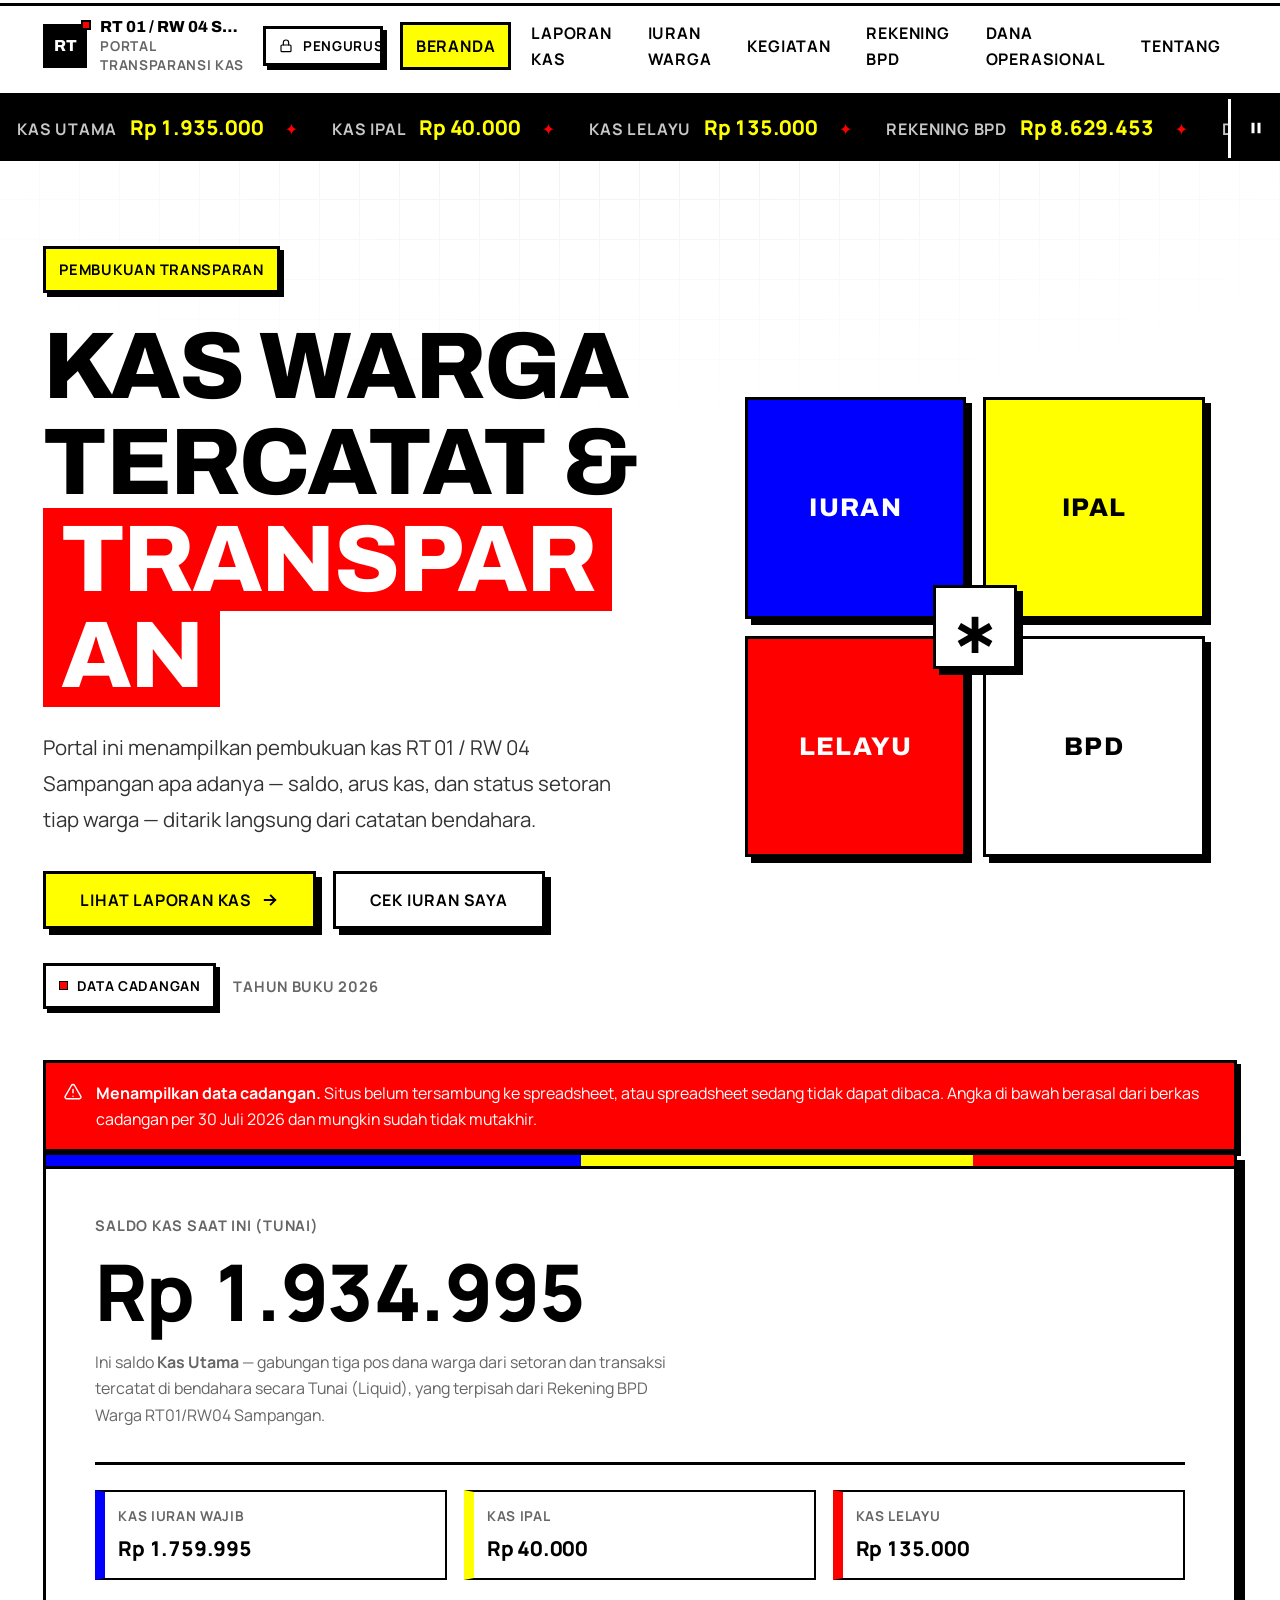
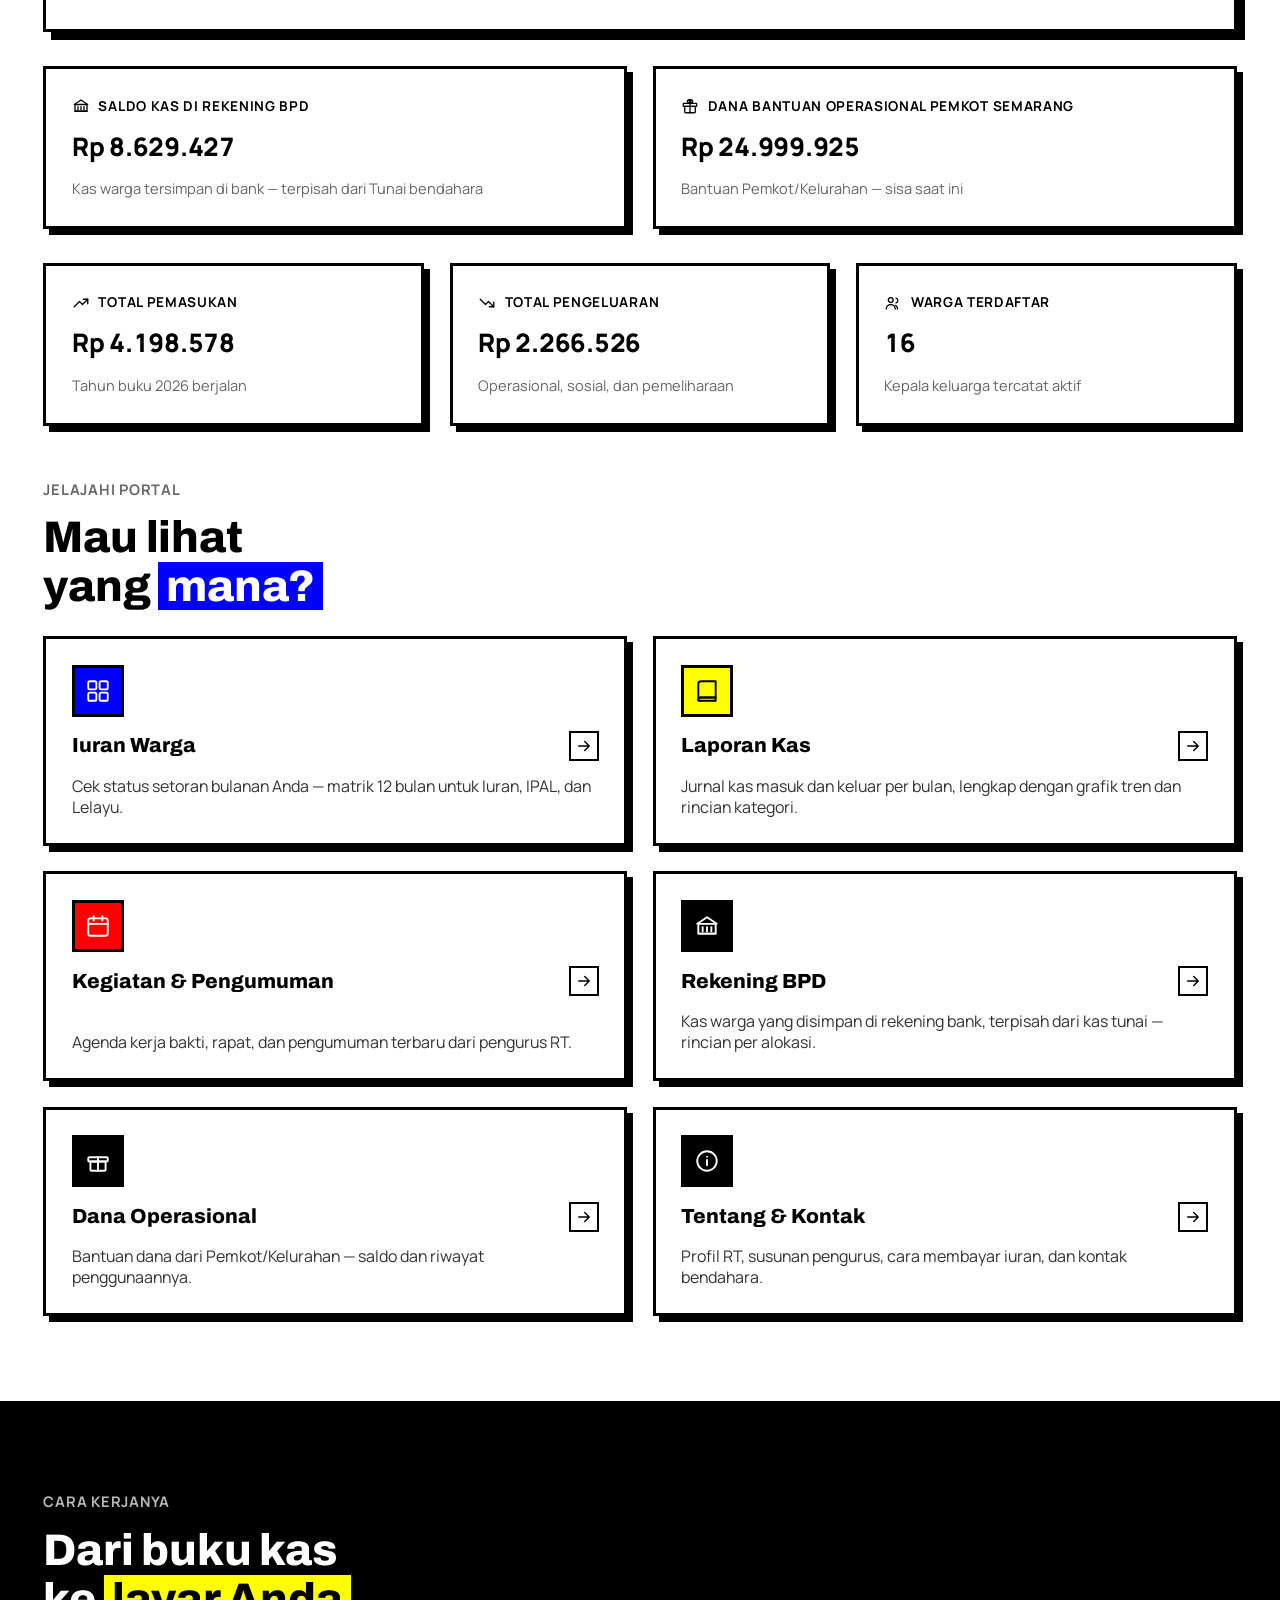
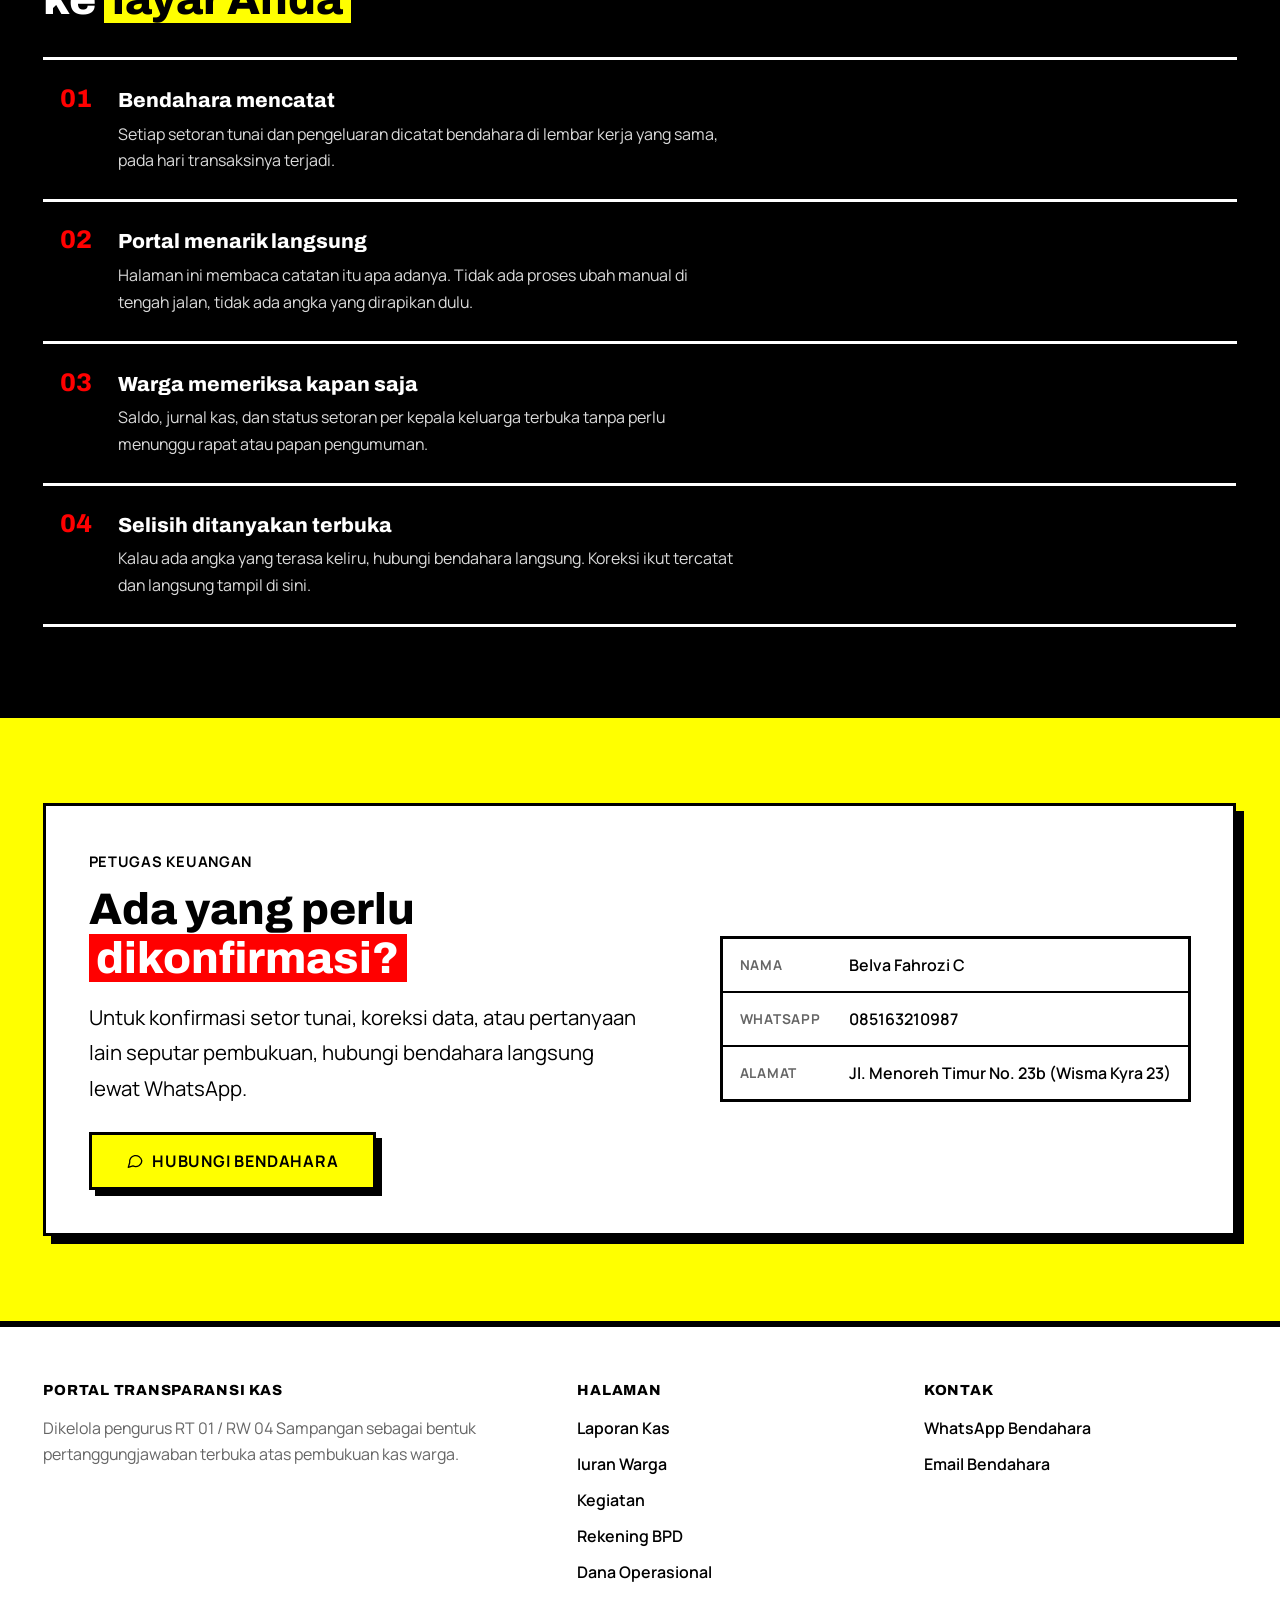
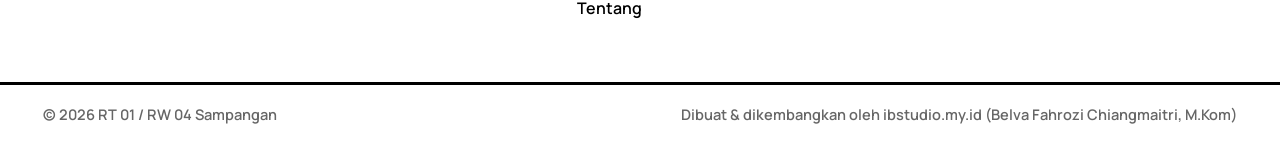
==== commit 25230220: "Update index.html" ====
--- a/index.html
+++ b/index.html
@@ -85,16 +85,16 @@
   <section class="hero">
     <div class="container hero__grid">
       <div>
-        <p class="eyebrow eyebrow--badge reveal">Pembukuan Terbuka</p>
+        <p class="eyebrow eyebrow--badge reveal">Pembukuan Transparan</p>
         <h1 class="hero__title reveal">
           Kas Warga<br>
           Tercatat &amp;<br>
-          <span class="highlight-red">Terbuka</span>
+          <span class="highlight-red">Transparan</span>
         </h1>
         <p class="lede reveal">
           Portal ini menampilkan pembukuan kas <span data-isi="nama_rt">RT 01/RW 04 Sampangan</span>
           apa adanya &mdash; saldo, arus kas, dan status setoran tiap warga &mdash; ditarik langsung
-          dari catatan bendahara tanpa perantara.
+          dari catatan bendahara.
         </p>
 
         <div class="hero__aksi reveal">
@@ -132,13 +132,13 @@
   <section class="container">
     <div class="balance reveal" data-loading>
       <div class="balance__label">
-        <p class="eyebrow">Saldo Kas Saat Ini</p>
+        <p class="eyebrow">Saldo Kas Saat Ini (TUNAI)</p>
       </div>
       <p class="balance__amount num" data-nilai="0" data-bentuk="rupiah" data-target="saldo">
         <span class="skeleton skeleton-line" style="width:12ch"></span>
       </p>
       <p class="balance__note">
-        Ini saldo <strong>Kas Utama</strong> &mdash; gabungan tiga pos dana warga dari setoran dan transaksi tercatat di bendahara secara CASH (Liquid),
+        Ini saldo <strong>Kas Utama</strong> &mdash; gabungan tiga pos dana warga dari setoran dan transaksi tercatat di bendahara secara Tunai (Liquid),
         yang terpisah dari Rekening BPD Warga RT01/RW04 Sampangan.
       </p>
 
@@ -165,16 +165,16 @@
       <a class="stat reveal" href="bank-bpd.html" style="text-decoration:none;color:inherit">
         <div class="stat__head">
           <svg width="17" height="17" viewBox="0 0 24 24" fill="none" stroke="currentColor" stroke-width="1.75" stroke-linecap="round" stroke-linejoin="round" aria-hidden="true"><path d="M3 10 12 4l9 6"/><path d="M4 10h16v9H4z"/><path d="M4 19h16"/><path d="M8 13v4M12 13v4M16 13v4"/></svg>
-          <span class="stat__label">Rekening BPD</span>
+          <span class="stat__label">Saldo Kas di Rekening BPD</span>
         </div>
         <p class="stat__value num" data-nilai="0" data-target="totalBpd">&mdash;</p>
-        <p class="stat__foot">Kas warga tersimpan di bank &mdash; terpisah dari Kas Utama</p>
+        <p class="stat__foot">Kas warga tersimpan di bank &mdash; terpisah dari Tunai bendahara</p>
       </a>
 
       <a class="stat reveal" href="dana-operasional.html" style="text-decoration:none;color:inherit">
         <div class="stat__head">
           <svg width="17" height="17" viewBox="0 0 24 24" fill="none" stroke="currentColor" stroke-width="1.75" stroke-linecap="round" stroke-linejoin="round" aria-hidden="true"><rect x="3" y="8.5" width="18" height="4" rx="1"/><path d="M5 12.5h14V20a1 1 0 0 1-1 1H6a1 1 0 0 1-1-1z"/><path d="M12 8.5V21"/><path d="M12 8.5c-1.2 0-3.5-.6-3.5-2.7A2.05 2.05 0 0 1 10.5 3.7c1.7 0 2.5 2.3 2.5 4.8Z"/><path d="M12 8.5c1.2 0 3.5-.6 3.5-2.7a2.05 2.05 0 0 0-2-2.1c-1.7 0-2.5 2.3-2.5 4.8Z"/></svg>
-          <span class="stat__label">Dana Hibah Operasional</span>
+          <span class="stat__label">Dana Bantuan Operasional Pemkot Semarang</span>
         </div>
         <p class="stat__value num" data-nilai="0" data-target="danaOperasionalSisa">&mdash;</p>
         <p class="stat__foot">Bantuan Pemkot/Kelurahan &mdash; sisa saat ini</p>
@@ -396,7 +396,7 @@
   </div>
   <div class="container site-footer__bottom">
     <span>&copy; <span data-isi="tahun_sekarang">2026</span> <span data-isi="nama_rt">RT 01/RW 04 Sampangan</span></span>
-    <span>Dibuat &amp; dikembangkan oleh Belva Fahrozi Chiangmaitri, M.Kom</span>
+    <span>Dibuat &amp; dikembangkan oleh ibstudio.my.id (Belva Fahrozi Chiangmaitri, M.Kom)</span>
   </div>
 </footer>
 
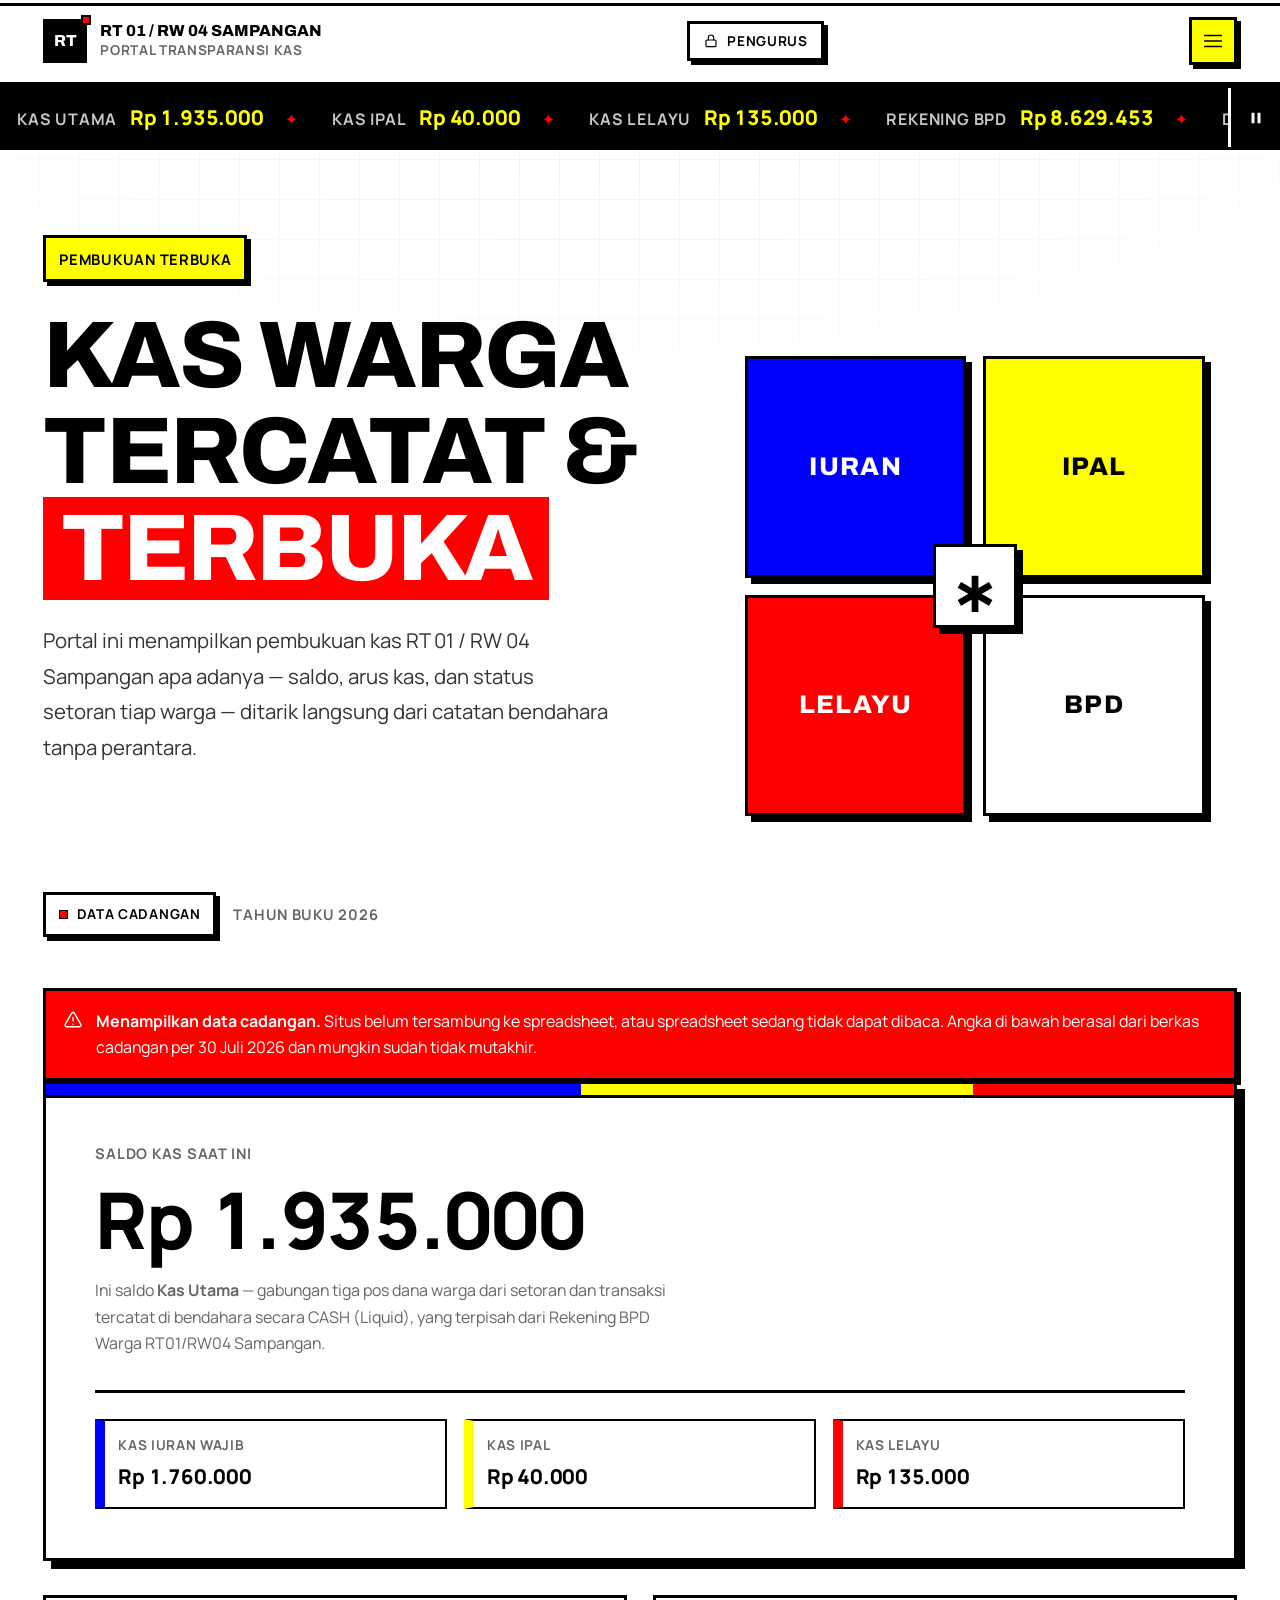
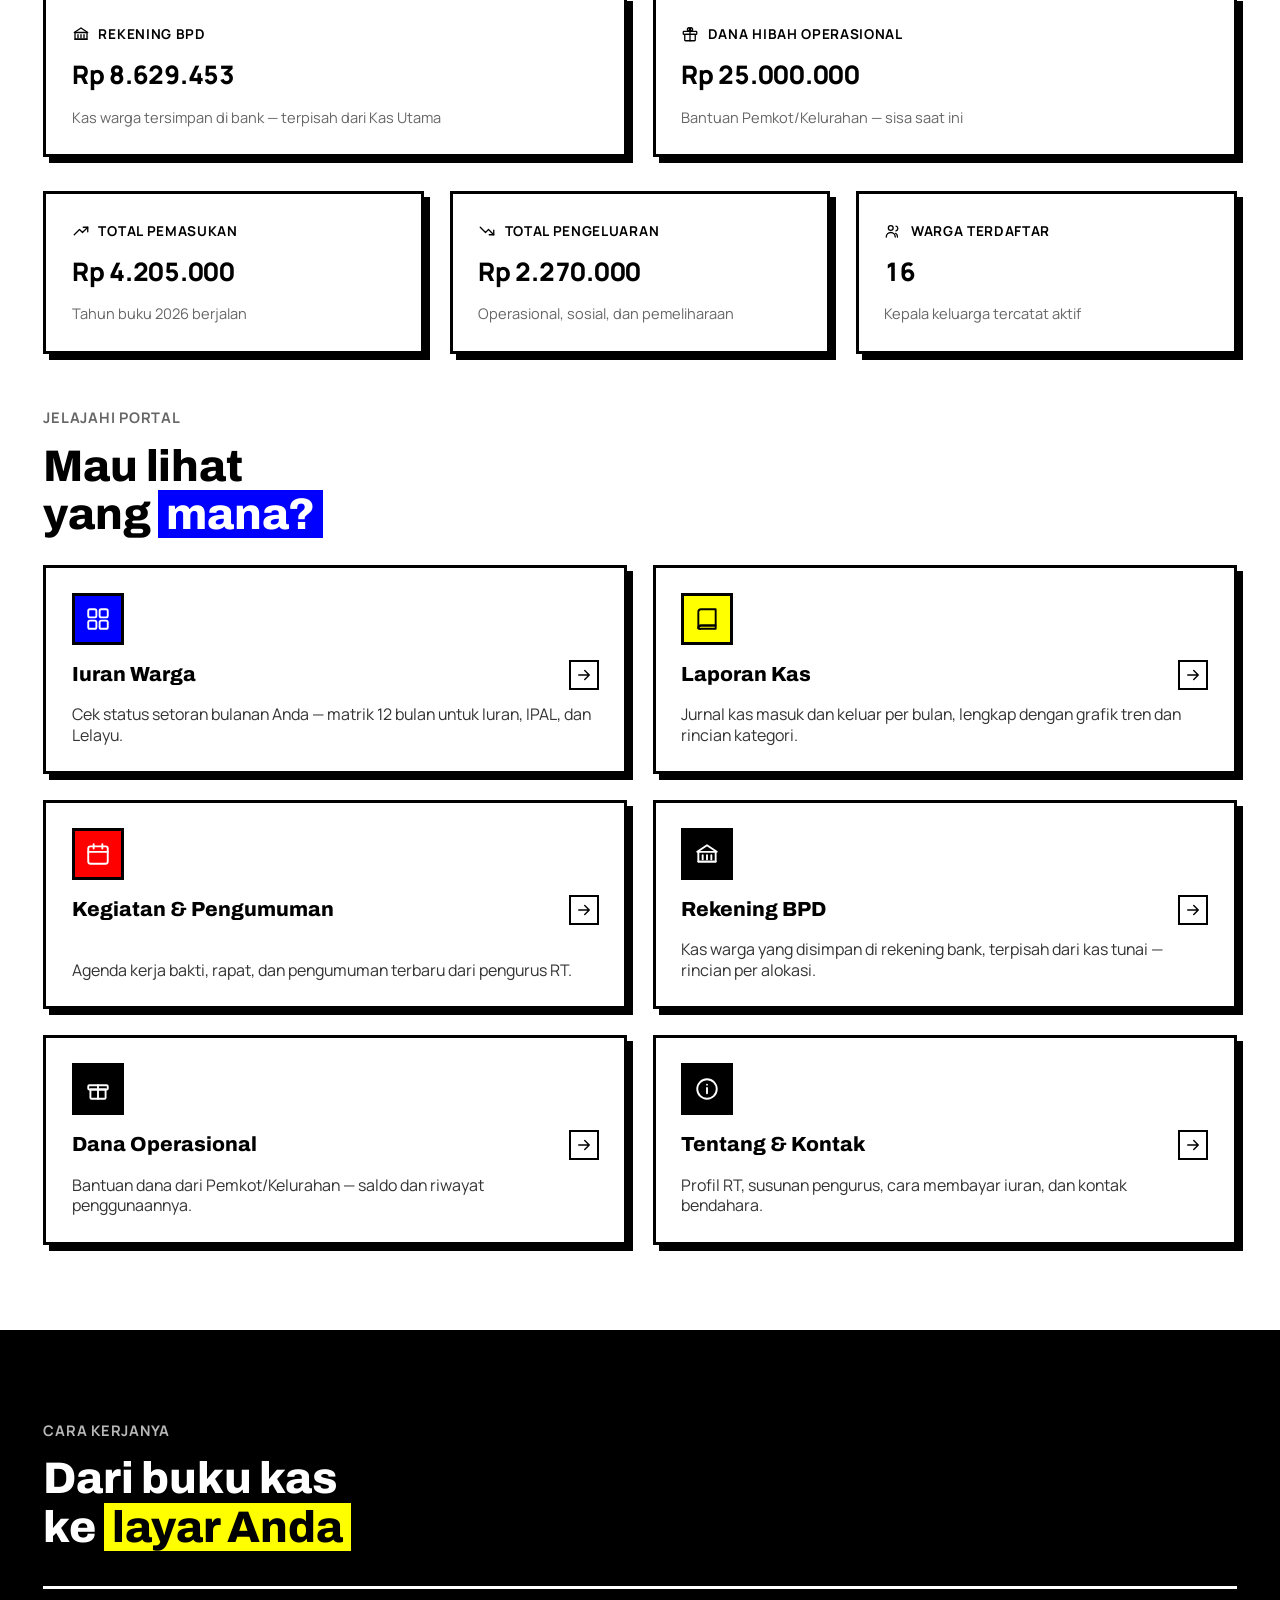
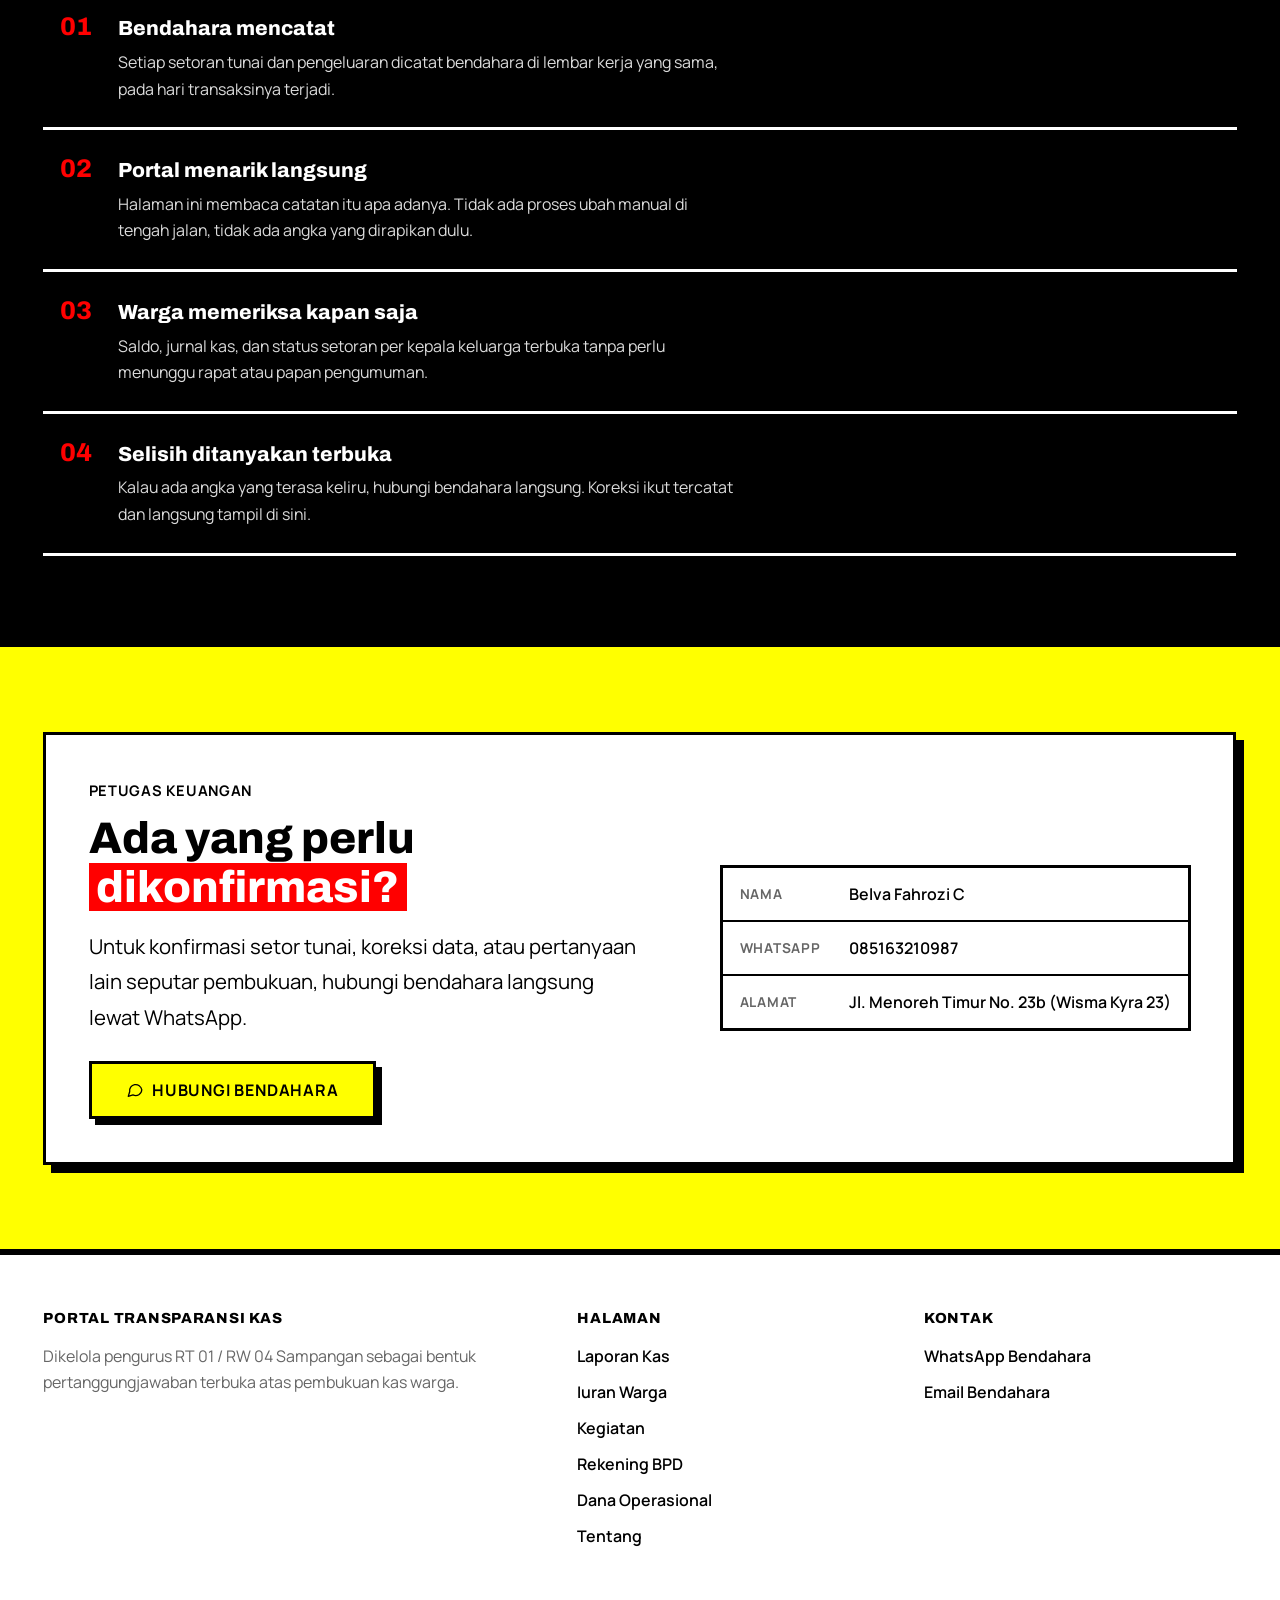
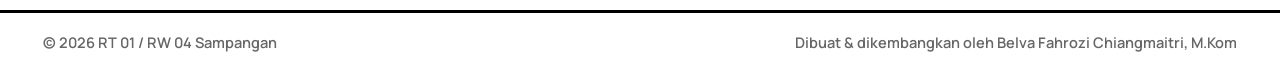
==== commit a2fa1a93: "+menu ringkas menu + tambah menu arsip" ====
--- a/index.html
+++ b/index.html
@@ -7,9 +7,12 @@
 <meta name="description" content="Portal transparansi kas RT 01/RW 04 Sampangan. Lihat saldo kas, jurnal pemasukan-pengeluaran, dan status iuran warga secara terbuka.">
 <meta name="color-scheme" content="light">
 <link rel="icon" href="data:image/svg+xml,%3Csvg xmlns='http://www.w3.org/2000/svg' viewBox='0 0 24 24'%3E%3Crect width='24' height='24' fill='%23FFFF00'/%3E%3Crect x='1.5' y='1.5' width='21' height='21' fill='none' stroke='%23000000' stroke-width='3'/%3E%3Ctext x='12' y='16.5' font-family='Verdana,sans-serif' font-size='10' font-weight='700' fill='%23000000' text-anchor='middle'%3ERT%3C/text%3E%3C/svg%3E">
-<link rel="preconnect" href="https://fonts.googleapis.com">
-<link rel="preconnect" href="https://fonts.gstatic.com" crossorigin>
-<link href="https://fonts.googleapis.com/css2?family=Archivo:wght@600;700;800&family=Manrope:wght@400;500;600;700;800&display=swap" rel="stylesheet">
+<!-- Font dimuat lokal lewat @font-face di tokens.css (lihat catatan di sana).
+     Tidak ada permintaan ke CDN Google: situs jadi satu perjalanan jaringan
+     lebih ringan, dan di dalam aplikasi Android tipografinya tetap benar saat
+     warga sedang offline. -->
+<link rel="preload" href="assets/font/archivo-latin-var.woff2" as="font" type="font/woff2" crossorigin>
+<link rel="preload" href="assets/font/manrope-latin-var.woff2" as="font" type="font/woff2" crossorigin>
 <link rel="stylesheet" href="assets/css/tokens.css">
 <link rel="stylesheet" href="assets/css/base.css">
 <link rel="stylesheet" href="assets/css/motion.css">
@@ -49,6 +52,7 @@
       <a class="nav__link" href="bank-bpd.html">Rekening BPD</a>
       <a class="nav__link" href="dana-operasional.html">Dana Operasional</a>
       <a class="nav__link" href="tentang.html">Tentang</a>
+      <a class="nav__link" href="https://arsip-gratis.my.id" target="_blank" rel="noopener">Simpan File Gratis</a>
     </nav>
   </div>
 </header>
@@ -85,16 +89,16 @@
   <section class="hero">
     <div class="container hero__grid">
       <div>
-        <p class="eyebrow eyebrow--badge reveal">Pembukuan Transparan</p>
+        <p class="eyebrow eyebrow--badge reveal">Pembukuan Terbuka</p>
         <h1 class="hero__title reveal">
           Kas Warga<br>
           Tercatat &amp;<br>
-          <span class="highlight-red">Transparan</span>
+          <span class="highlight-red">Terbuka</span>
         </h1>
         <p class="lede reveal">
           Portal ini menampilkan pembukuan kas <span data-isi="nama_rt">RT 01/RW 04 Sampangan</span>
           apa adanya &mdash; saldo, arus kas, dan status setoran tiap warga &mdash; ditarik langsung
-          dari catatan bendahara.
+          dari catatan bendahara tanpa perantara.
         </p>
 
         <div class="hero__aksi reveal">
@@ -132,13 +136,13 @@
   <section class="container">
     <div class="balance reveal" data-loading>
       <div class="balance__label">
-        <p class="eyebrow">Saldo Kas Saat Ini (TUNAI)</p>
+        <p class="eyebrow">Saldo Kas Saat Ini</p>
       </div>
       <p class="balance__amount num" data-nilai="0" data-bentuk="rupiah" data-target="saldo">
         <span class="skeleton skeleton-line" style="width:12ch"></span>
       </p>
       <p class="balance__note">
-        Ini saldo <strong>Kas Utama</strong> &mdash; gabungan tiga pos dana warga dari setoran dan transaksi tercatat di bendahara secara Tunai (Liquid),
+        Ini saldo <strong>Kas Utama</strong> &mdash; gabungan tiga pos dana warga dari setoran dan transaksi tercatat di bendahara secara CASH (Liquid),
         yang terpisah dari Rekening BPD Warga RT01/RW04 Sampangan.
       </p>
 
@@ -165,16 +169,16 @@
       <a class="stat reveal" href="bank-bpd.html" style="text-decoration:none;color:inherit">
         <div class="stat__head">
           <svg width="17" height="17" viewBox="0 0 24 24" fill="none" stroke="currentColor" stroke-width="1.75" stroke-linecap="round" stroke-linejoin="round" aria-hidden="true"><path d="M3 10 12 4l9 6"/><path d="M4 10h16v9H4z"/><path d="M4 19h16"/><path d="M8 13v4M12 13v4M16 13v4"/></svg>
-          <span class="stat__label">Saldo Kas di Rekening BPD</span>
+          <span class="stat__label">Rekening BPD</span>
         </div>
         <p class="stat__value num" data-nilai="0" data-target="totalBpd">&mdash;</p>
-        <p class="stat__foot">Kas warga tersimpan di bank &mdash; terpisah dari Tunai bendahara</p>
+        <p class="stat__foot">Kas warga tersimpan di bank &mdash; terpisah dari Kas Utama</p>
       </a>
 
       <a class="stat reveal" href="dana-operasional.html" style="text-decoration:none;color:inherit">
         <div class="stat__head">
           <svg width="17" height="17" viewBox="0 0 24 24" fill="none" stroke="currentColor" stroke-width="1.75" stroke-linecap="round" stroke-linejoin="round" aria-hidden="true"><rect x="3" y="8.5" width="18" height="4" rx="1"/><path d="M5 12.5h14V20a1 1 0 0 1-1 1H6a1 1 0 0 1-1-1z"/><path d="M12 8.5V21"/><path d="M12 8.5c-1.2 0-3.5-.6-3.5-2.7A2.05 2.05 0 0 1 10.5 3.7c1.7 0 2.5 2.3 2.5 4.8Z"/><path d="M12 8.5c1.2 0 3.5-.6 3.5-2.7a2.05 2.05 0 0 0-2-2.1c-1.7 0-2.5 2.3-2.5 4.8Z"/></svg>
-          <span class="stat__label">Dana Bantuan Operasional Pemkot Semarang</span>
+          <span class="stat__label">Dana Hibah Operasional</span>
         </div>
         <p class="stat__value num" data-nilai="0" data-target="danaOperasionalSisa">&mdash;</p>
         <p class="stat__foot">Bantuan Pemkot/Kelurahan &mdash; sisa saat ini</p>
@@ -396,7 +400,7 @@
   </div>
   <div class="container site-footer__bottom">
     <span>&copy; <span data-isi="tahun_sekarang">2026</span> <span data-isi="nama_rt">RT 01/RW 04 Sampangan</span></span>
-    <span>Dibuat &amp; dikembangkan oleh ibstudio.my.id (Belva Fahrozi Chiangmaitri, M.Kom)</span>
+    <span>Dibuat &amp; dikembangkan oleh Belva Fahrozi Chiangmaitri, M.Kom</span>
   </div>
 </footer>
 
--- a/assets/css/tokens.css
+++ b/assets/css/tokens.css
@@ -12,6 +12,50 @@
    Rujukan keputusan: DECISIONS.md CP-24 (menggantikan CP-19 "Neo-Brutalist RT",
    yang sendiri menggantikan CP-05 "Editorial Ledger").
    ========================================================================== */
+
+/* ==========================================================================
+   FONT DIMUAT DARI SINI, BUKAN DARI CDN GOOGLE
+
+   Sebelumnya tiap halaman memanggil fonts.googleapis.com lewat <link>. Itu
+   berarti tipografi seluruh situs bergantung pada permintaan jaringan yang
+   bisa gagal — dan di dalam aplikasi Android yang memang dirancang jalan
+   tanpa internet, ia PASTI gagal setiap kali warga sedang offline. Yang
+   terlihat bukan "sedang offline", melainkan judul dan angka rupiah yang
+   tiba-tiba berganti font sistem: aplikasinya terlihat rusak justru pada
+   saat ia sebenarnya bekerja persis seperti seharusnya.
+
+   Keduanya adalah font VARIABEL, jadi satu berkas per keluarga sudah memuat
+   seluruh rentang bobot yang dipakai proyek ini (600–800 untuk judul,
+   400–800 untuk teks). Total 58 KB — lebih kecil daripada kumpulan berkas
+   statis yang akan diunduh CDN untuk bobot-bobot yang sama.
+
+   Hanya subset LATIN yang disertakan. Seluruh isi situs berbahasa Indonesia
+   dan tidak memakai satu pun karakter di luar rentang itu.
+
+   Situs juga ikut untung: satu perjalanan pulang-pergi ke CDN hilang dari
+   jalur render kritis setiap halaman.
+
+   Rujukan keputusan: DECISIONS.md CP-27.
+   ========================================================================== */
+
+@font-face {
+  font-family: 'Archivo';
+  font-style: normal;
+  /* Rentang, bukan satu angka — inilah cara font variabel dideklarasikan.
+     Menuliskannya sebagai `font-weight: 700` akan membuat peramban
+     mensintesis bobot lain dengan menebalkan garis secara kasar. */
+  font-weight: 600 800;
+  font-display: swap;
+  src: url('../font/archivo-latin-var.woff2') format('woff2');
+}
+
+@font-face {
+  font-family: 'Manrope';
+  font-style: normal;
+  font-weight: 400 800;
+  font-display: swap;
+  src: url('../font/manrope-latin-var.woff2') format('woff2');
+}
 
 :root {
   /* --- Palet inti ----------------------------------------------------------
--- a/assets/css/components.css
+++ b/assets/css/components.css
@@ -128,19 +128,16 @@
   line-height: 1.4;
 }
 
-/* --- Navigasi desktop --- */
+/* --- Navigasi (satu panel dropdown, semua lebar layar) --- */
 
 .nav {
   display: flex;
-  align-items: center;
   gap: var(--sp-1);
 }
 
 .nav__link {
   display: inline-flex;
   align-items: center;
-  min-height: var(--touch);
-  padding: 0 var(--sp-3);
   font-size: var(--fs-sm);
   font-weight: 700;
   text-transform: uppercase;
@@ -168,7 +165,7 @@
 /* --- Tombol menu mobile --- */
 
 .nav-toggle {
-  display: none;
+  display: grid;
   width: var(--touch); height: var(--touch);
   flex: none;
   place-items: center;
@@ -187,51 +184,47 @@
 .nav-toggle[aria-expanded='true'] .nav-toggle__open { display: none; }
 .nav-toggle[aria-expanded='true'] .nav-toggle__close { display: block; }
 
-@media (max-width: 1100px) {
-  .nav-toggle { display: grid; }
-
-  .nav {
-    position: absolute;
-    top: 100%;
-    left: 0; right: 0;
-    flex-direction: column;
-    align-items: stretch;
-    gap: 0;
-    padding: var(--sp-4) var(--gutter) var(--sp-5);
-    background: var(--paper);
-    border-bottom: var(--bw-2) solid var(--ink);
-    box-shadow: var(--sh-3);
-
-    /* Tersembunyi memakai transform, bukan display — supaya bisa dianimasi
-       dan tetap dapat difokus urutannya saat terbuka */
-    transform: translateY(-8px);
-    opacity: 0;
-    visibility: hidden;
-    transition: opacity var(--t-base) var(--ease-out),
-                transform var(--t-base) var(--ease-out),
-                visibility var(--t-base);
-  }
-
-  .nav.is-open { transform: translateY(0); opacity: 1; visibility: visible; }
-
-  .nav__link {
-    min-height: 56px;
-    padding-inline: var(--sp-4);
-    font-size: var(--fs-base);
-    border: var(--bw-1) solid var(--ink);
-  }
-
-  .nav__link + .nav__link { margin-top: -2px; }
-
-  /* Tombol Pengurus/Logout dipindah ke sini oleh admin.js saat mobile
-     (lihat tempatkanTombolPengurus) — diberi lebar penuh dan jarak dari
-     tautan di atasnya supaya terbaca sebagai aksi terpisah. */
-  .nav .btn-pengurus {
-    width: 100%;
-    justify-content: center;
-    min-height: 56px;
-    margin-top: var(--sp-4);
-  }
+/* Satu panel dropdown untuk semua tautan menu, di semua lebar layar —
+   tombol Pengurus/Logout TIDAK ikut di sini, ia tetap di baris header
+   (lihat tempatkanTombolPengurus di admin.js). */
+.nav {
+  position: absolute;
+  top: 100%;
+  left: 0; right: 0;
+  flex-direction: column;
+  align-items: stretch;
+  gap: 0;
+  padding: var(--sp-4) var(--gutter) var(--sp-5);
+  background: var(--paper);
+  border-bottom: var(--bw-2) solid var(--ink);
+  box-shadow: var(--sh-3);
+
+  /* Tersembunyi memakai transform, bukan display — supaya bisa dianimasi
+     dan tetap dapat difokus urutannya saat terbuka */
+  transform: translateY(-8px);
+  opacity: 0;
+  visibility: hidden;
+  transition: opacity var(--t-base) var(--ease-out),
+              transform var(--t-base) var(--ease-out),
+              visibility var(--t-base);
+}
+
+.nav.is-open { transform: translateY(0); opacity: 1; visibility: visible; }
+
+.nav__link {
+  min-height: 56px;
+  padding-inline: var(--sp-4);
+  font-size: var(--fs-base);
+  border: var(--bw-1) solid var(--ink);
+}
+
+.nav__link + .nav__link { margin-top: -2px; }
+
+/* Tautan eksternal (mis. "Simpan File Gratis") dibuka tab baru — beri
+   tanda visual kecil supaya jelas ini meninggalkan situs. */
+.nav__link[target='_blank']::after {
+  content: '↗';
+  margin-left: var(--sp-2);
 }
 
 /* --------------------------------------------------------------------------
@@ -1066,15 +1059,29 @@
 .scroll-hint svg { width: 16px; height: 16px; }
 
 @media (max-width: 720px) {
-  /* Hitungan yang sama seperti di atas, dengan lencana 17px:
-     3×17 + 2×2 gap + 2 padding = 57  →  col-month 60px
-     min-width = 132 + 62 + 12 × 60 = 914 */
-  .matrix { min-width: 920px; }
-  .matrix th.col-name { width: 132px; min-width: 132px; }
-  .matrix th.col-pagu { width: 62px; min-width: 62px; }
-  .matrix th.col-month { width: 60px; min-width: 60px; }
-  .dot-tri { gap: 2px; padding: 3px 1px; }
-  .dot-tri__dot { width: 17px; height: 17px; font-size: 10px; }
+  /* REVISI: di layar sempit lencananya DINAIKKAN, bukan diturunkan.
+     Sebelumnya nilainya dikecilkan (17px, huruf 10px, kolom nama 132px)
+     untuk mengurangi jarak geser. Itu tidak menyelesaikan apa pun: dengan
+     min-width 920px di layar 360px, tabelnya TETAP harus digeser — jadi
+     yang dibeli hanya beberapa sentimeter gulir, dan yang dibayar adalah
+     huruf I/P/L yang nyaris tidak terbaca justru pada perangkat yang paling
+     sering dipakai warga. Karena tabel ini toh digeser dalam keadaan apa
+     pun, keterbacaan menang (DECISIONS.md CP-06).
+
+     Hitungan barunya, dengan lencana 21px:
+       3×21 + 2×3 gap + 2×2 padding = 73  →  col-month 76px
+       min-width = 140 + 66 + 12 × 76 = 1118 */
+  .matrix { min-width: 1118px; }
+  .matrix th.col-name { width: 140px; min-width: 140px; }
+  .matrix th.col-pagu { width: 66px; min-width: 66px; }
+  .matrix th.col-month { width: 76px; min-width: 76px; }
+  .dot-tri { gap: 3px; padding: 4px 2px; }
+  .dot-tri__dot { width: 21px; height: 21px; font-size: 12px; }
+
+  /* 10px adalah ukuran teks terkecil di seluruh proyek, dan kebetulan
+     dipakai untuk angka pagu — hal yang justru perlu dibaca teliti. */
+  .matrix td.cell-pagu { font-size: 11px; }
+  .cell-pagu__titik { width: 8px; height: 8px; }
 }
 
 /* --------------------------------------------------------------------------
@@ -2188,3 +2195,199 @@
 .toast--ok    { background: var(--accent);    color: #FFFFFF; }
 .toast--galat { background: var(--critical);  color: #FFFFFF; }
 .toast--sibuk { background: var(--highlight); color: var(--ink); }
+
+/* --------------------------------------------------------------------------
+   ANTRIAN & RIWAYAT  (antrian.html — khusus aplikasi)
+
+   Kartu per catatan pengurus. Keadaannya dibedakan oleh PITA WARNA di sisi
+   kiri, bukan oleh latar berwarna: kartu bentrok memuat tabel perbandingan
+   angka rupiah di dalamnya, dan angka di atas bidang merah muda jauh lebih
+   sulit dibaca daripada di atas putih. Warna cukup menandai, tidak perlu
+   mewarnai.
+   -------------------------------------------------------------------------- */
+
+.antrian-daftar {
+  display: grid;
+  /* minmax(0, 1fr), bukan 1fr. Item grid punya min-width: auto secara bawaan,
+     artinya ia menolak menyempit di bawah lebar isinya — dan isi kartu bentrok
+     mengandung tabel perbandingan empat kolom. Tanpa ini, tabel itu meregangkan
+     kartunya, kartunya meregangkan halaman, dan seluruh body ikut bisa digeser
+     ke samping di layar HP. Pembungkus .simple-table-wrap yang sudah punya
+     overflow-x: auto tidak pernah kebagian kesempatan bekerja. */
+  grid-template-columns: minmax(0, 1fr);
+  gap: var(--sp-4);
+}
+
+.antrian-kartu {
+  min-width: 0;
+  border: var(--bw-2) solid var(--ink);
+  border-left-width: 8px;
+  background: var(--surface);
+  box-shadow: var(--sh-2);
+  padding: var(--sp-4);
+}
+
+.antrian-kartu--tunggu  { border-left-color: var(--pos-ipal); }
+.antrian-kartu--bentrok { border-left-color: var(--critical); }
+.antrian-kartu--gagal   { border-left-color: var(--critical); }
+.antrian-kartu--kirim   { border-left-color: var(--ink-3); box-shadow: var(--sh-1); }
+
+.antrian-kartu__kepala {
+  display: flex;
+  flex-wrap: wrap;
+  align-items: baseline;
+  justify-content: space-between;
+  gap: var(--sp-3);
+}
+
+.antrian-kartu__judul {
+  font-family: var(--font-display);
+  font-size: var(--fs-md);
+  font-weight: 700;
+  line-height: var(--lh-snug);
+}
+
+.antrian-kartu__status {
+  flex: none;
+  padding: 2px var(--sp-2);
+  border: var(--bw-1) solid var(--ink);
+  background: var(--surface-alt);
+  font-size: var(--fs-2xs);
+  font-weight: 800;
+  letter-spacing: var(--ls-label);
+  text-transform: uppercase;
+}
+
+.antrian-kartu--bentrok .antrian-kartu__status,
+.antrian-kartu--gagal .antrian-kartu__status {
+  background: var(--critical);
+  color: #FFFFFF;
+}
+
+.antrian-kartu--tunggu .antrian-kartu__status { background: var(--highlight); }
+
+.antrian-kartu__ringkas {
+  margin-top: var(--sp-3);
+  font-size: var(--fs-base);
+  line-height: var(--lh-base);
+  /* Nominal dan nama kolom dibaca berdampingan; lebar digit yang seragam
+     membuat keduanya sejajar walau ada di kalimat, bukan di tabel. */
+  font-variant-numeric: tabular-nums;
+}
+
+.antrian-kartu__meta {
+  margin-top: var(--sp-2);
+  font-size: var(--fs-xs);
+  color: var(--ink-3);
+}
+
+.antrian-kartu__galat {
+  display: flex;
+  align-items: flex-start;
+  gap: var(--sp-2);
+  margin-top: var(--sp-3);
+  padding: var(--sp-3);
+  border: var(--bw-1) solid var(--critical);
+  background: var(--critical-soft);
+  font-size: var(--fs-sm);
+  font-weight: 600;
+  color: var(--critical-ink);
+}
+
+.antrian-kartu__galat svg { width: 18px; height: 18px; flex: none; margin-top: 2px; }
+
+.antrian-kartu__aksi {
+  display: flex;
+  flex-wrap: wrap;
+  gap: var(--sp-3);
+  margin-top: var(--sp-4);
+  padding-top: var(--sp-4);
+  border-top: var(--bw-1) solid var(--ink);
+}
+
+/* "Buang catatan saya" menghapus pekerjaan yang tidak bisa dikembalikan.
+   Dipisahkan ke ujung kanan supaya jarinya tidak berada tepat di sebelah
+   tombol yang paling sering ditekan. */
+.antrian-kartu__buang {
+  margin-left: auto;
+  color: var(--critical-ink);
+  border-color: var(--critical);
+}
+
+@media (max-width: 560px) {
+  /* Di layar sempit ketiga tombol menumpuk; margin-left:auto tidak lagi
+     memisahkan apa pun, jadi pemisahnya diganti jarak vertikal. */
+  .antrian-kartu__aksi { flex-direction: column; align-items: stretch; }
+  .antrian-kartu__buang { margin-left: 0; margin-top: var(--sp-2); }
+}
+
+/* ==========================================================================
+   DI DALAM APLIKASI ANDROID  (html.di-app)
+
+   Kelas ini dipasang cangkang native sebelum skrip halaman mana pun berjalan
+   (WebViewCompat.addDocumentStartJavaScript di MainActivity), dengan
+   jembatan.js sebagai pengaman untuk WebView lama. Di peramban biasa kelas
+   ini tidak pernah ada, jadi seluruh blok di bawah tidak berlaku dan
+   kasmenoreh.my.id sama sekali tidak terpengaruh.
+
+   Yang diubah hanya hal-hal yang benar-benar BENTROK dengan kerangka native
+   di sekelilingnya. Sisanya dibiarkan apa adanya — halaman yang tampil beda
+   antara situs dan aplikasi akan jadi dua desain yang harus dijaga terpisah,
+   dan itulah yang justru ingin dihindari.
+
+   Rujukan keputusan: DECISIONS.md CP-27.
+   ========================================================================== */
+
+/* Navigasi ganda. Di dalam aplikasi ada bilah navigasi native di bawah layar
+   yang selalu terlihat; menyisakan hamburger + drawer di atas berarti dua
+   navigasi berdampingan yang masing-masing punya gagasan sendiri tentang
+   "halaman aktif". Yang dibuang yang atas — ia butuh satu ketukan tambahan
+   untuk sesuatu yang di bawah sudah langsung terlihat.
+
+   Tautan halaman di FOOTER sengaja DIBIARKAN. Ia bukan duplikat yang
+   mengganggu: di sanalah satu-satunya jalan cepat ke Rekening BPD, Dana
+   Operasional, dan Tentang tanpa membuka sheet "Lainnya". */
+html.di-app .nav,
+html.di-app .nav-toggle {
+  display: none !important;
+}
+
+/* Tombol "Pengurus" berpindah ke sheet "Lainnya" di cangkang native, karena
+   di sanalah login benar-benar terjadi (dialog sistem Android, bukan modal
+   halaman). Membiarkan tombol versi web tetap ada akan memberi dua pintu
+   masuk yang perilakunya berbeda. */
+html.di-app .btn-pengurus {
+  display: none !important;
+}
+
+/* Header tetap menempel di atas, tapi tanpa navigasi ia hanya perlu setinggi
+   identitasnya sendiri. */
+html.di-app .site-header__row {
+  min-height: 0;
+  padding-block: var(--sp-3);
+}
+
+/* Pita "muat ulang halaman untuk mencoba lagi" tidak berlaku di aplikasi —
+   yang menyegarkan data adalah tarik-untuk-menyegarkan atau bilah status
+   native, bukan memuat ulang halaman. Pitanya sendiri sudah tidak dibuat
+   (lihat pitaSumberData di ui.js); aturan ini menutup celah kalau ada
+   halaman yang menuliskannya sendiri di luar jalur itu. */
+html.di-app [data-sumber-data]:empty {
+  display: none;
+}
+
+/* Efek hover tidak ada artinya di layar sentuh, dan pada tabel matrik ia
+   justru menyesatkan: baris tetap tersorot kuning setelah disentuh, seolah
+   sedang terpilih. */
+@media (hover: none) {
+  html.di-app .matrix tbody tr:hover td,
+  html.di-app .matrix tbody tr:hover td.cell-name,
+  html.di-app .matrix tbody tr:hover td.cell-pagu {
+    background: inherit;
+  }
+
+  html.di-app .dot-tri:hover .dot-tri__dot {
+    transform: none;
+    box-shadow: none;
+  }
+}
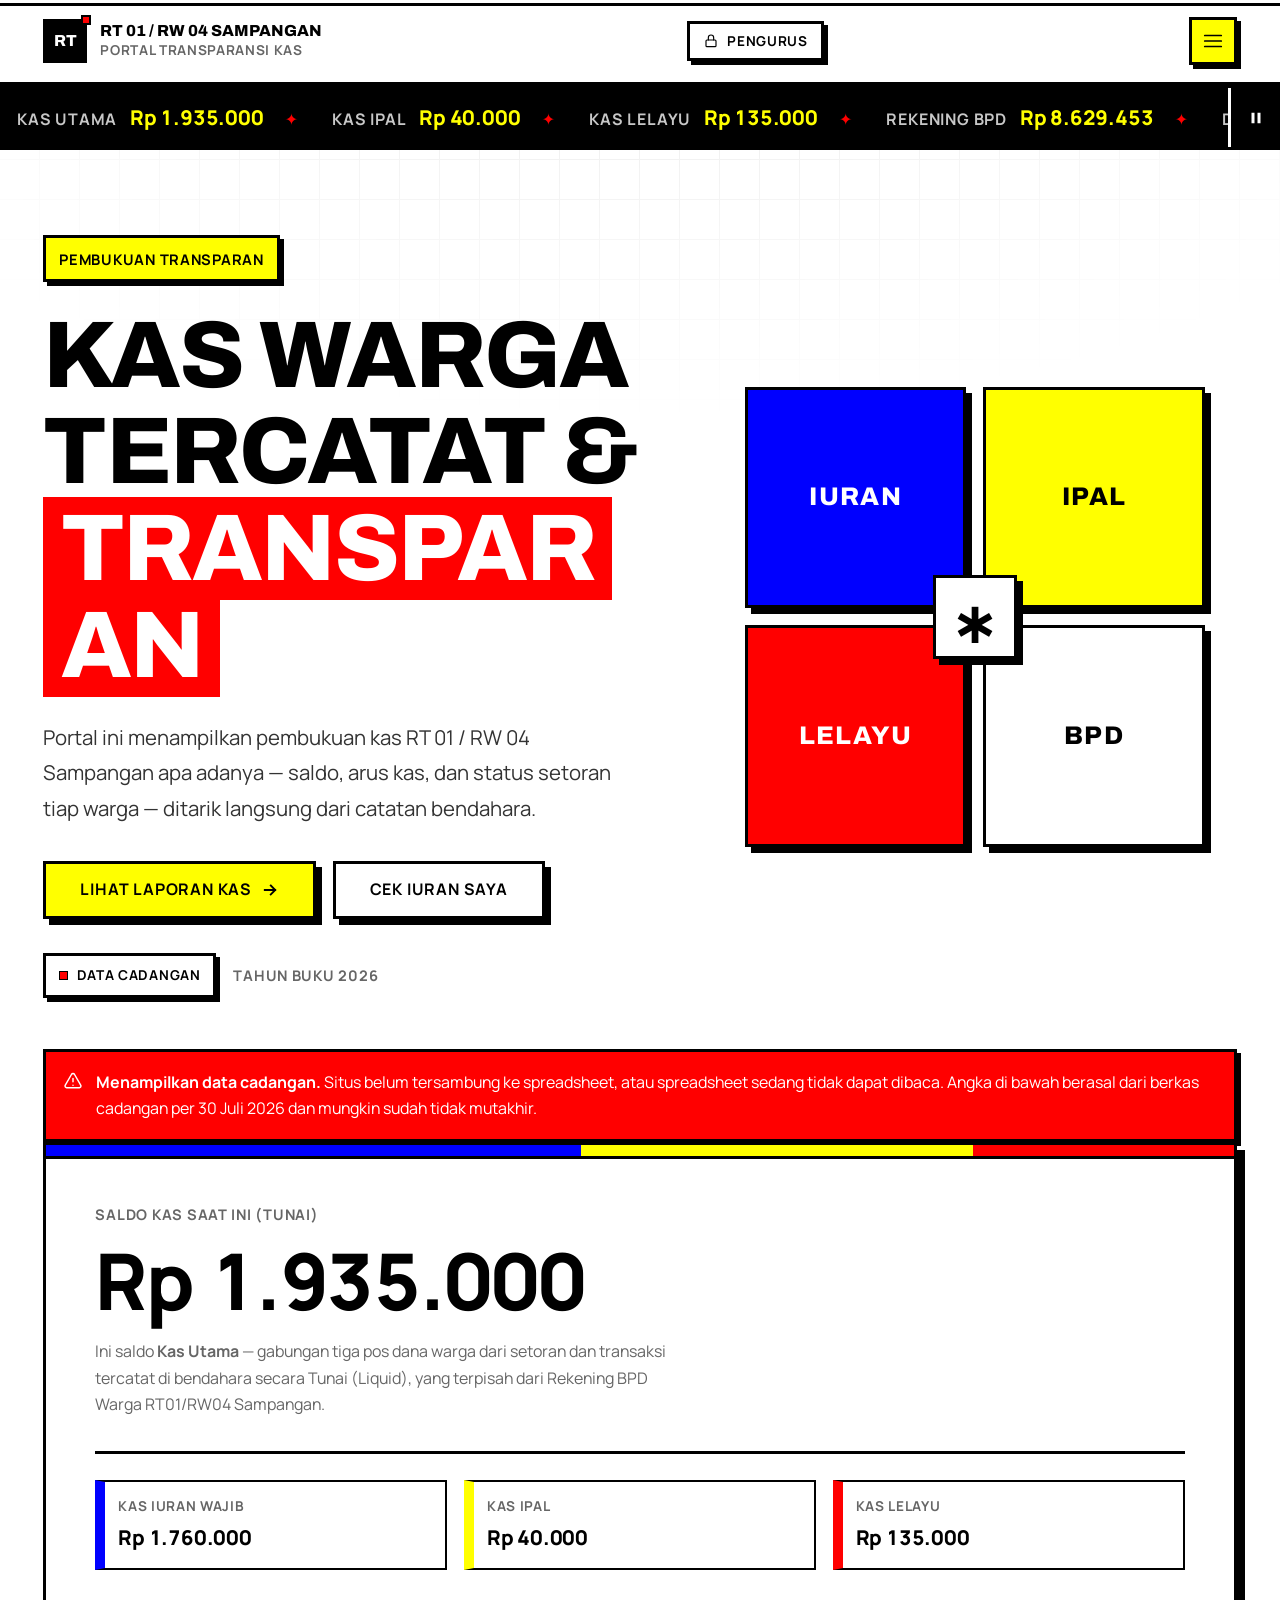
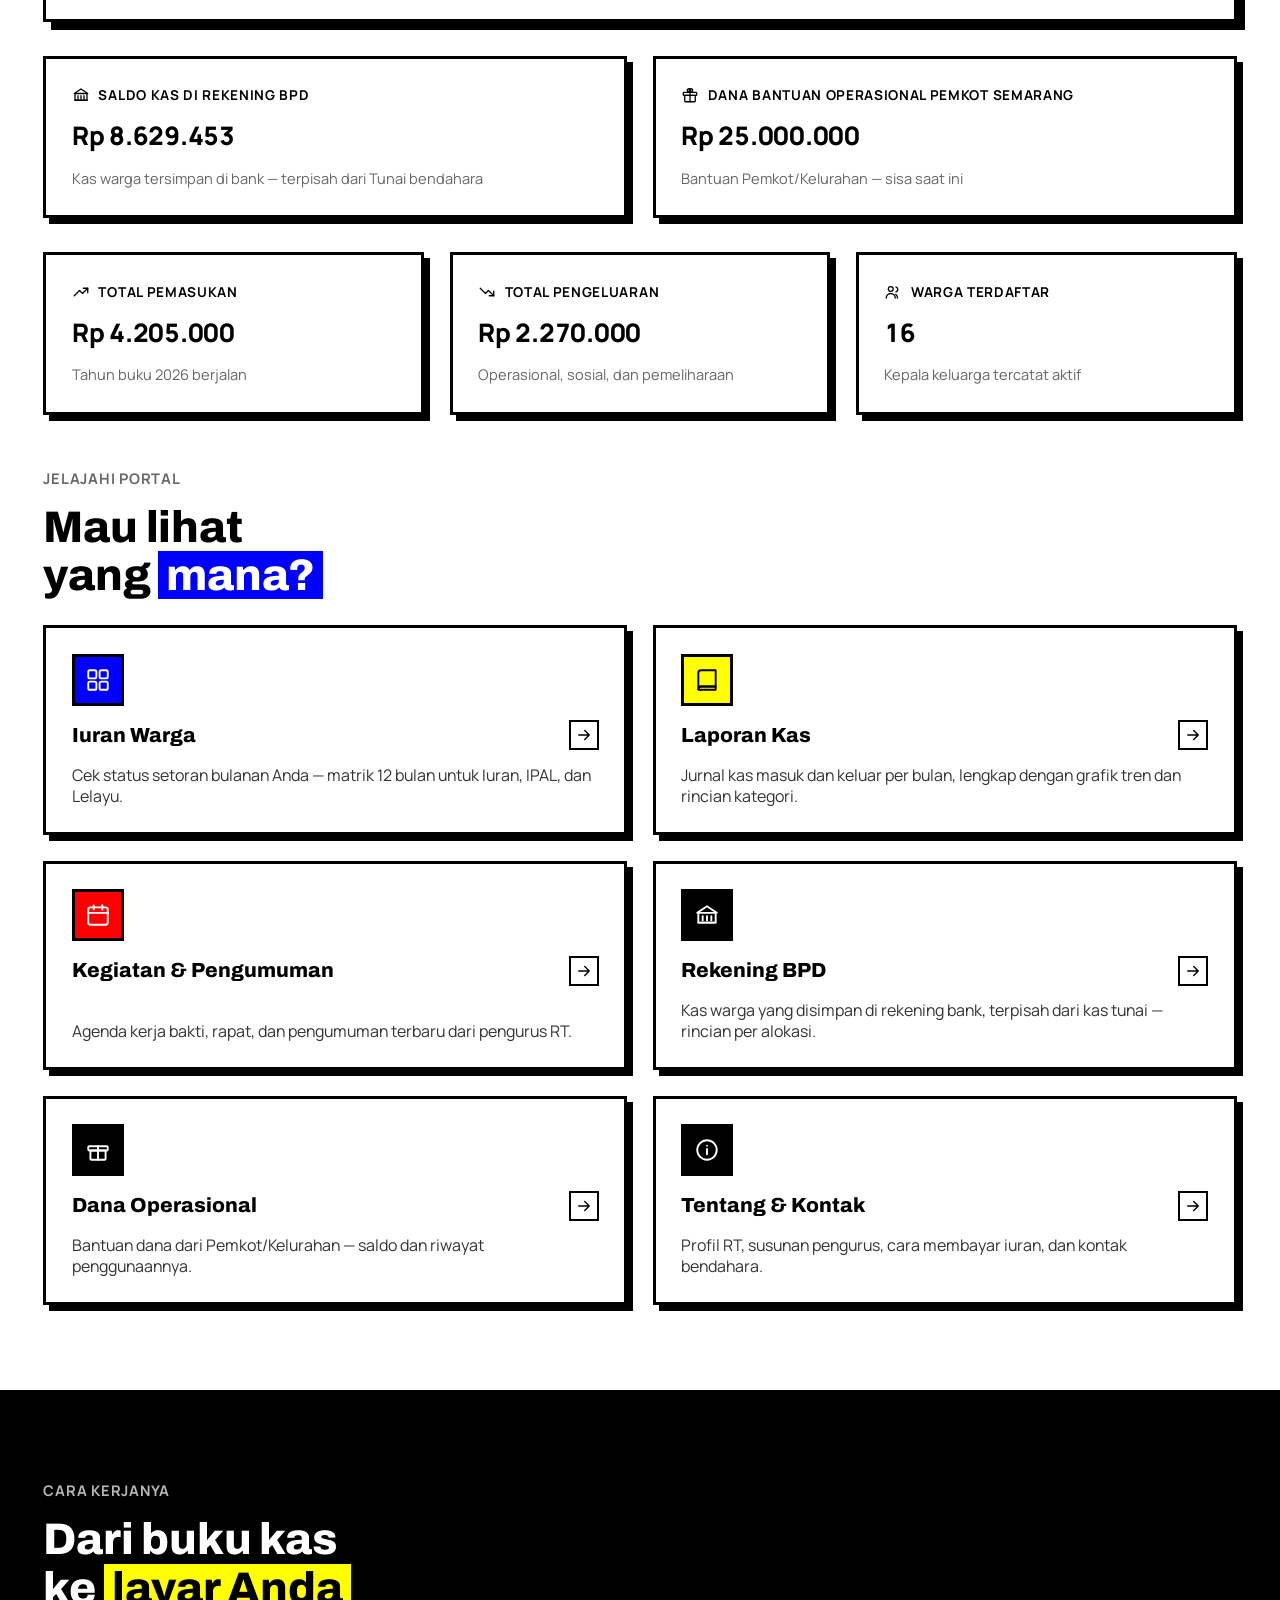
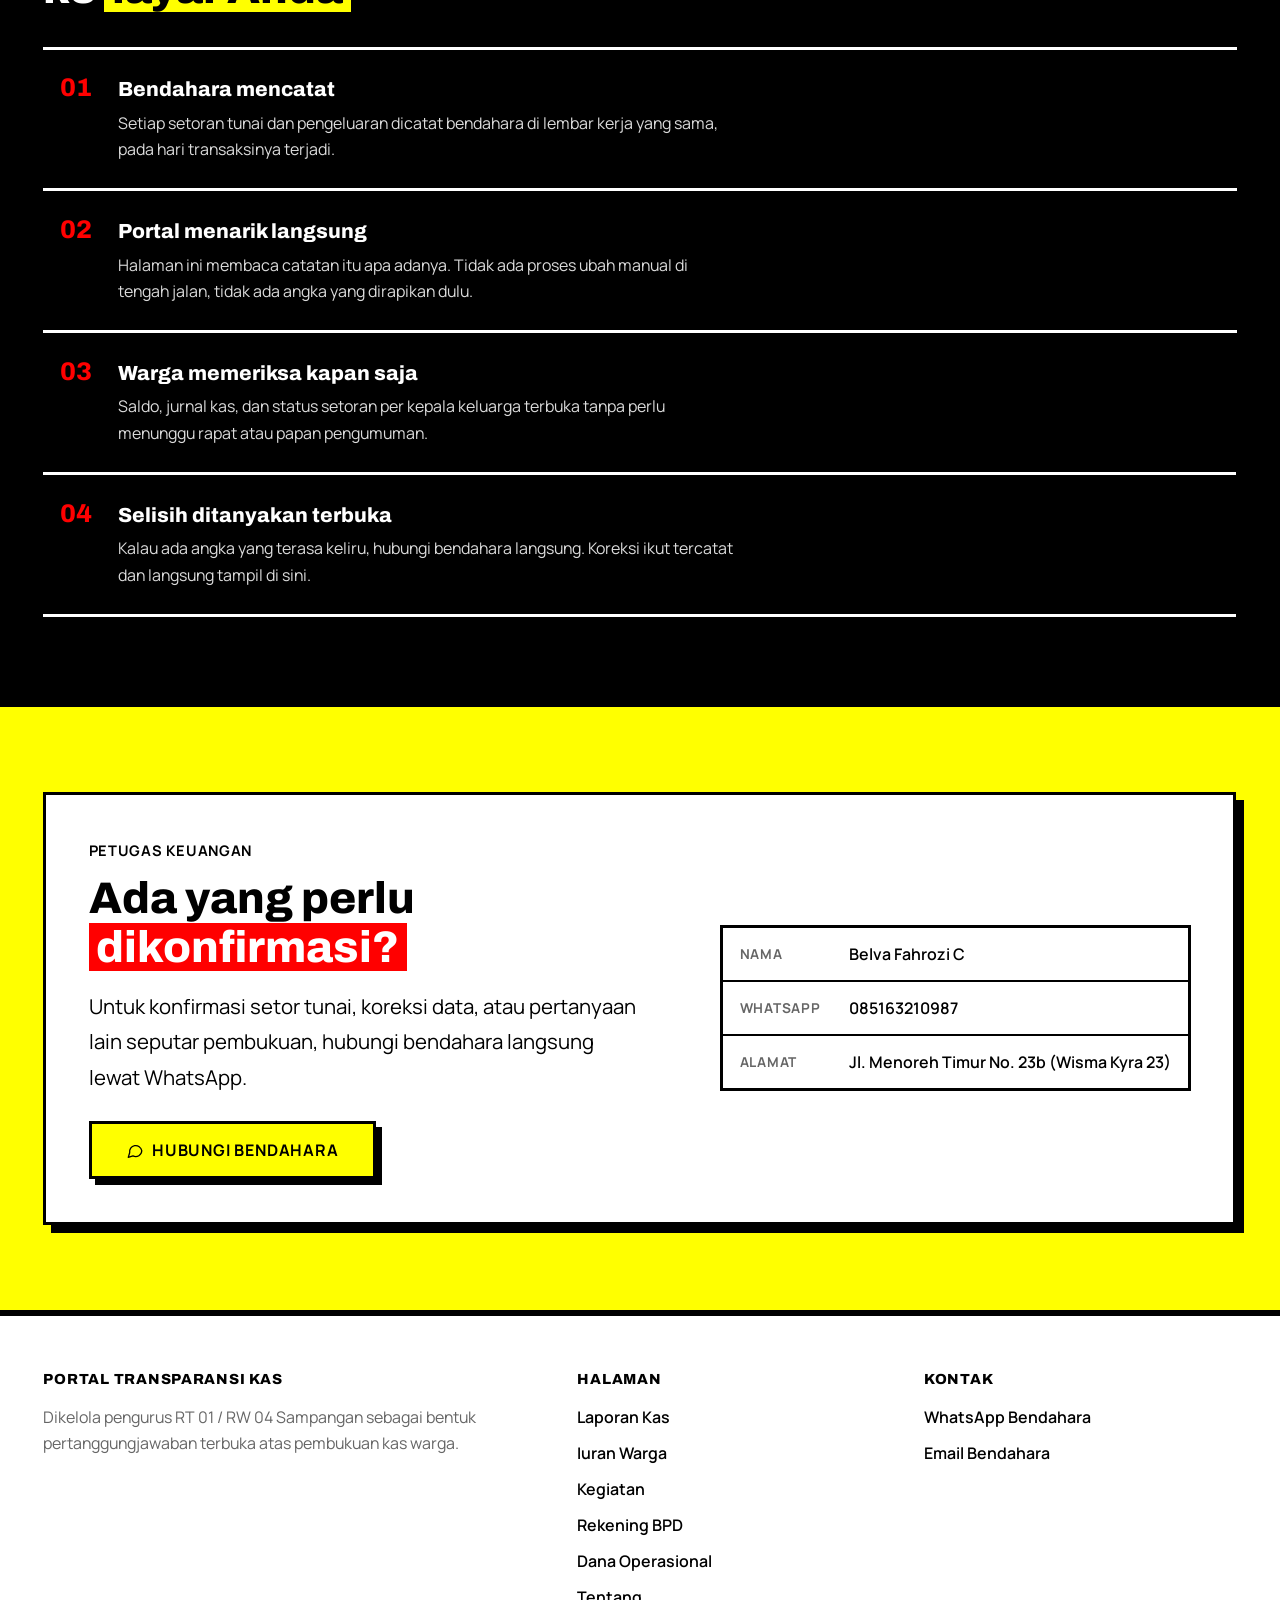
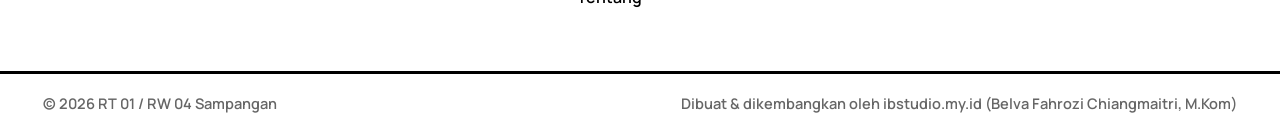
==== commit f3aa7135: "Merge branch 'main' of https://github.com/belvahector-ship-it/kas-rt-sampangan" ====
--- a/index.html
+++ b/index.html
@@ -89,16 +89,16 @@
   <section class="hero">
     <div class="container hero__grid">
       <div>
-        <p class="eyebrow eyebrow--badge reveal">Pembukuan Terbuka</p>
+        <p class="eyebrow eyebrow--badge reveal">Pembukuan Transparan</p>
         <h1 class="hero__title reveal">
           Kas Warga<br>
           Tercatat &amp;<br>
-          <span class="highlight-red">Terbuka</span>
+          <span class="highlight-red">Transparan</span>
         </h1>
         <p class="lede reveal">
           Portal ini menampilkan pembukuan kas <span data-isi="nama_rt">RT 01/RW 04 Sampangan</span>
           apa adanya &mdash; saldo, arus kas, dan status setoran tiap warga &mdash; ditarik langsung
-          dari catatan bendahara tanpa perantara.
+          dari catatan bendahara.
         </p>
 
         <div class="hero__aksi reveal">
@@ -136,13 +136,13 @@
   <section class="container">
     <div class="balance reveal" data-loading>
       <div class="balance__label">
-        <p class="eyebrow">Saldo Kas Saat Ini</p>
+        <p class="eyebrow">Saldo Kas Saat Ini (TUNAI)</p>
       </div>
       <p class="balance__amount num" data-nilai="0" data-bentuk="rupiah" data-target="saldo">
         <span class="skeleton skeleton-line" style="width:12ch"></span>
       </p>
       <p class="balance__note">
-        Ini saldo <strong>Kas Utama</strong> &mdash; gabungan tiga pos dana warga dari setoran dan transaksi tercatat di bendahara secara CASH (Liquid),
+        Ini saldo <strong>Kas Utama</strong> &mdash; gabungan tiga pos dana warga dari setoran dan transaksi tercatat di bendahara secara Tunai (Liquid),
         yang terpisah dari Rekening BPD Warga RT01/RW04 Sampangan.
       </p>
 
@@ -169,16 +169,16 @@
       <a class="stat reveal" href="bank-bpd.html" style="text-decoration:none;color:inherit">
         <div class="stat__head">
           <svg width="17" height="17" viewBox="0 0 24 24" fill="none" stroke="currentColor" stroke-width="1.75" stroke-linecap="round" stroke-linejoin="round" aria-hidden="true"><path d="M3 10 12 4l9 6"/><path d="M4 10h16v9H4z"/><path d="M4 19h16"/><path d="M8 13v4M12 13v4M16 13v4"/></svg>
-          <span class="stat__label">Rekening BPD</span>
+          <span class="stat__label">Saldo Kas di Rekening BPD</span>
         </div>
         <p class="stat__value num" data-nilai="0" data-target="totalBpd">&mdash;</p>
-        <p class="stat__foot">Kas warga tersimpan di bank &mdash; terpisah dari Kas Utama</p>
+        <p class="stat__foot">Kas warga tersimpan di bank &mdash; terpisah dari Tunai bendahara</p>
       </a>
 
       <a class="stat reveal" href="dana-operasional.html" style="text-decoration:none;color:inherit">
         <div class="stat__head">
           <svg width="17" height="17" viewBox="0 0 24 24" fill="none" stroke="currentColor" stroke-width="1.75" stroke-linecap="round" stroke-linejoin="round" aria-hidden="true"><rect x="3" y="8.5" width="18" height="4" rx="1"/><path d="M5 12.5h14V20a1 1 0 0 1-1 1H6a1 1 0 0 1-1-1z"/><path d="M12 8.5V21"/><path d="M12 8.5c-1.2 0-3.5-.6-3.5-2.7A2.05 2.05 0 0 1 10.5 3.7c1.7 0 2.5 2.3 2.5 4.8Z"/><path d="M12 8.5c1.2 0 3.5-.6 3.5-2.7a2.05 2.05 0 0 0-2-2.1c-1.7 0-2.5 2.3-2.5 4.8Z"/></svg>
-          <span class="stat__label">Dana Hibah Operasional</span>
+          <span class="stat__label">Dana Bantuan Operasional Pemkot Semarang</span>
         </div>
         <p class="stat__value num" data-nilai="0" data-target="danaOperasionalSisa">&mdash;</p>
         <p class="stat__foot">Bantuan Pemkot/Kelurahan &mdash; sisa saat ini</p>
@@ -400,7 +400,7 @@
   </div>
   <div class="container site-footer__bottom">
     <span>&copy; <span data-isi="tahun_sekarang">2026</span> <span data-isi="nama_rt">RT 01/RW 04 Sampangan</span></span>
-    <span>Dibuat &amp; dikembangkan oleh Belva Fahrozi Chiangmaitri, M.Kom</span>
+    <span>Dibuat &amp; dikembangkan oleh ibstudio.my.id (Belva Fahrozi Chiangmaitri, M.Kom)</span>
   </div>
 </footer>
 
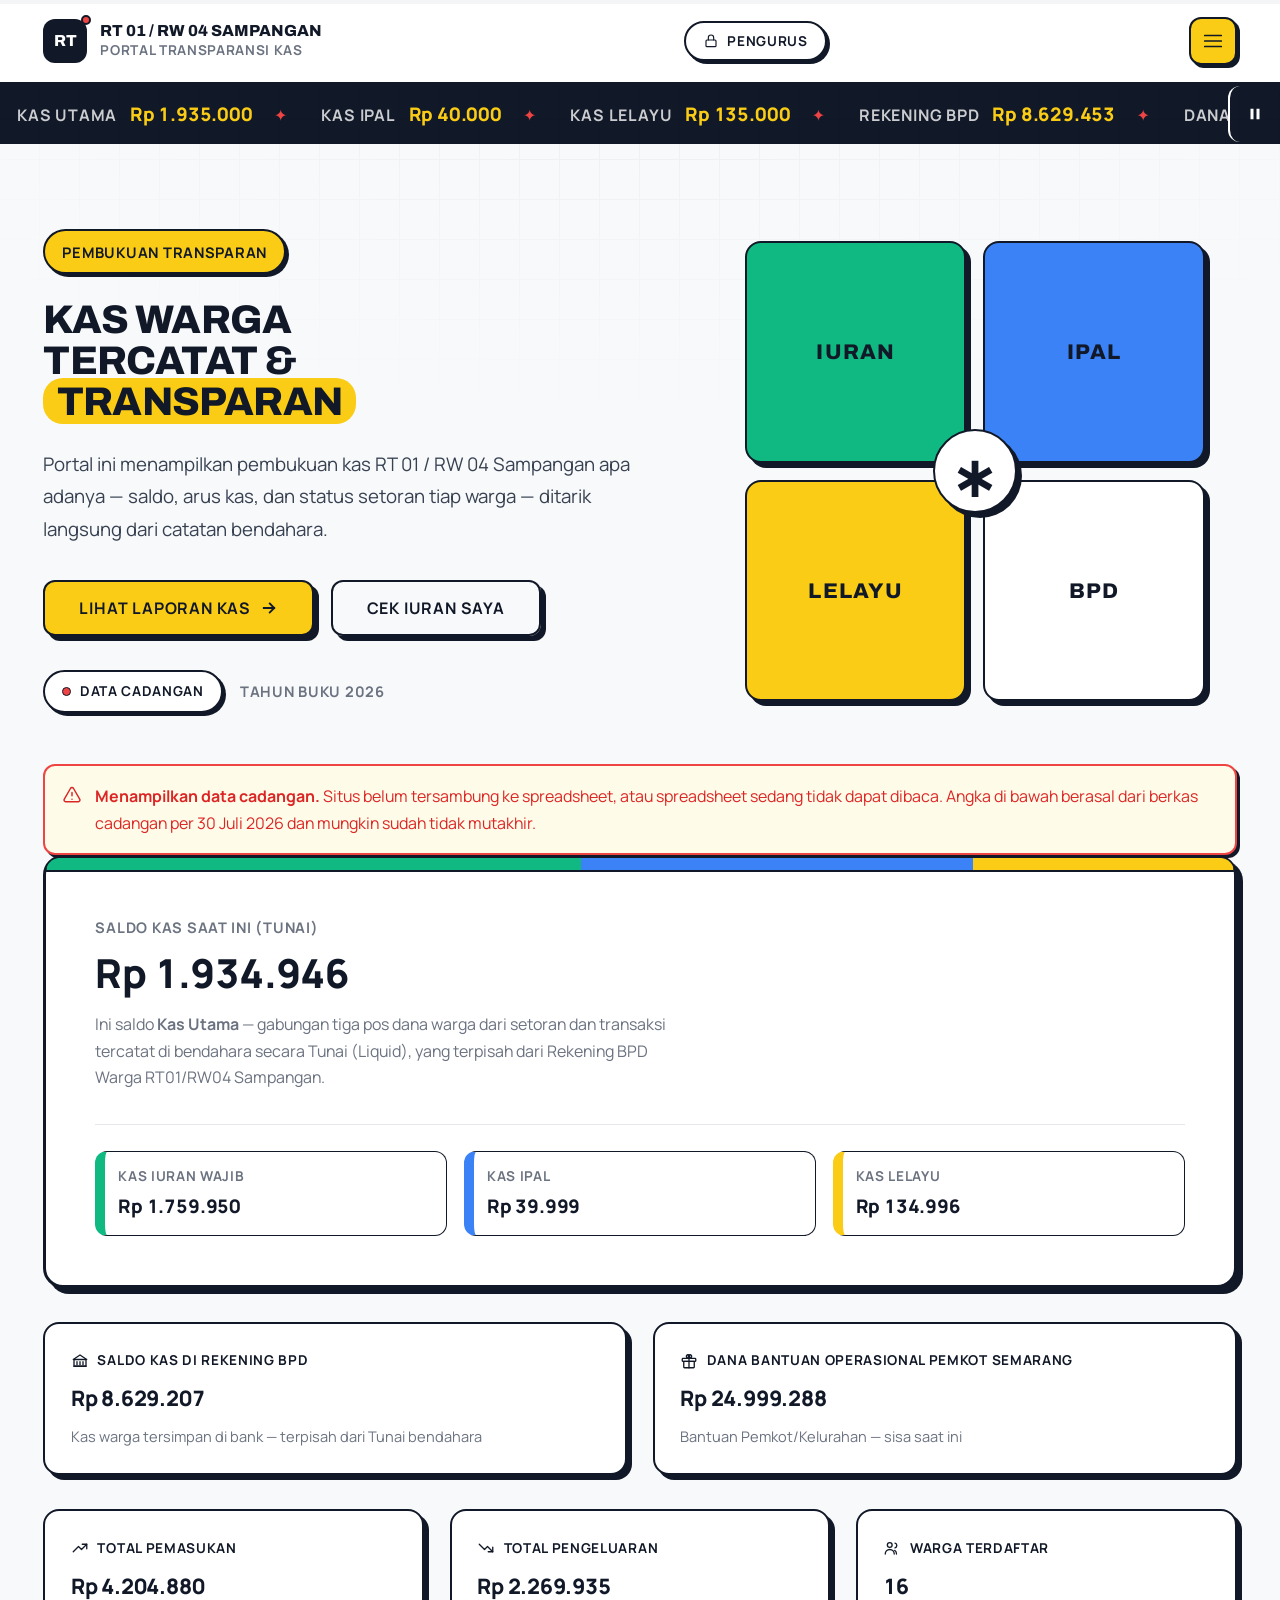
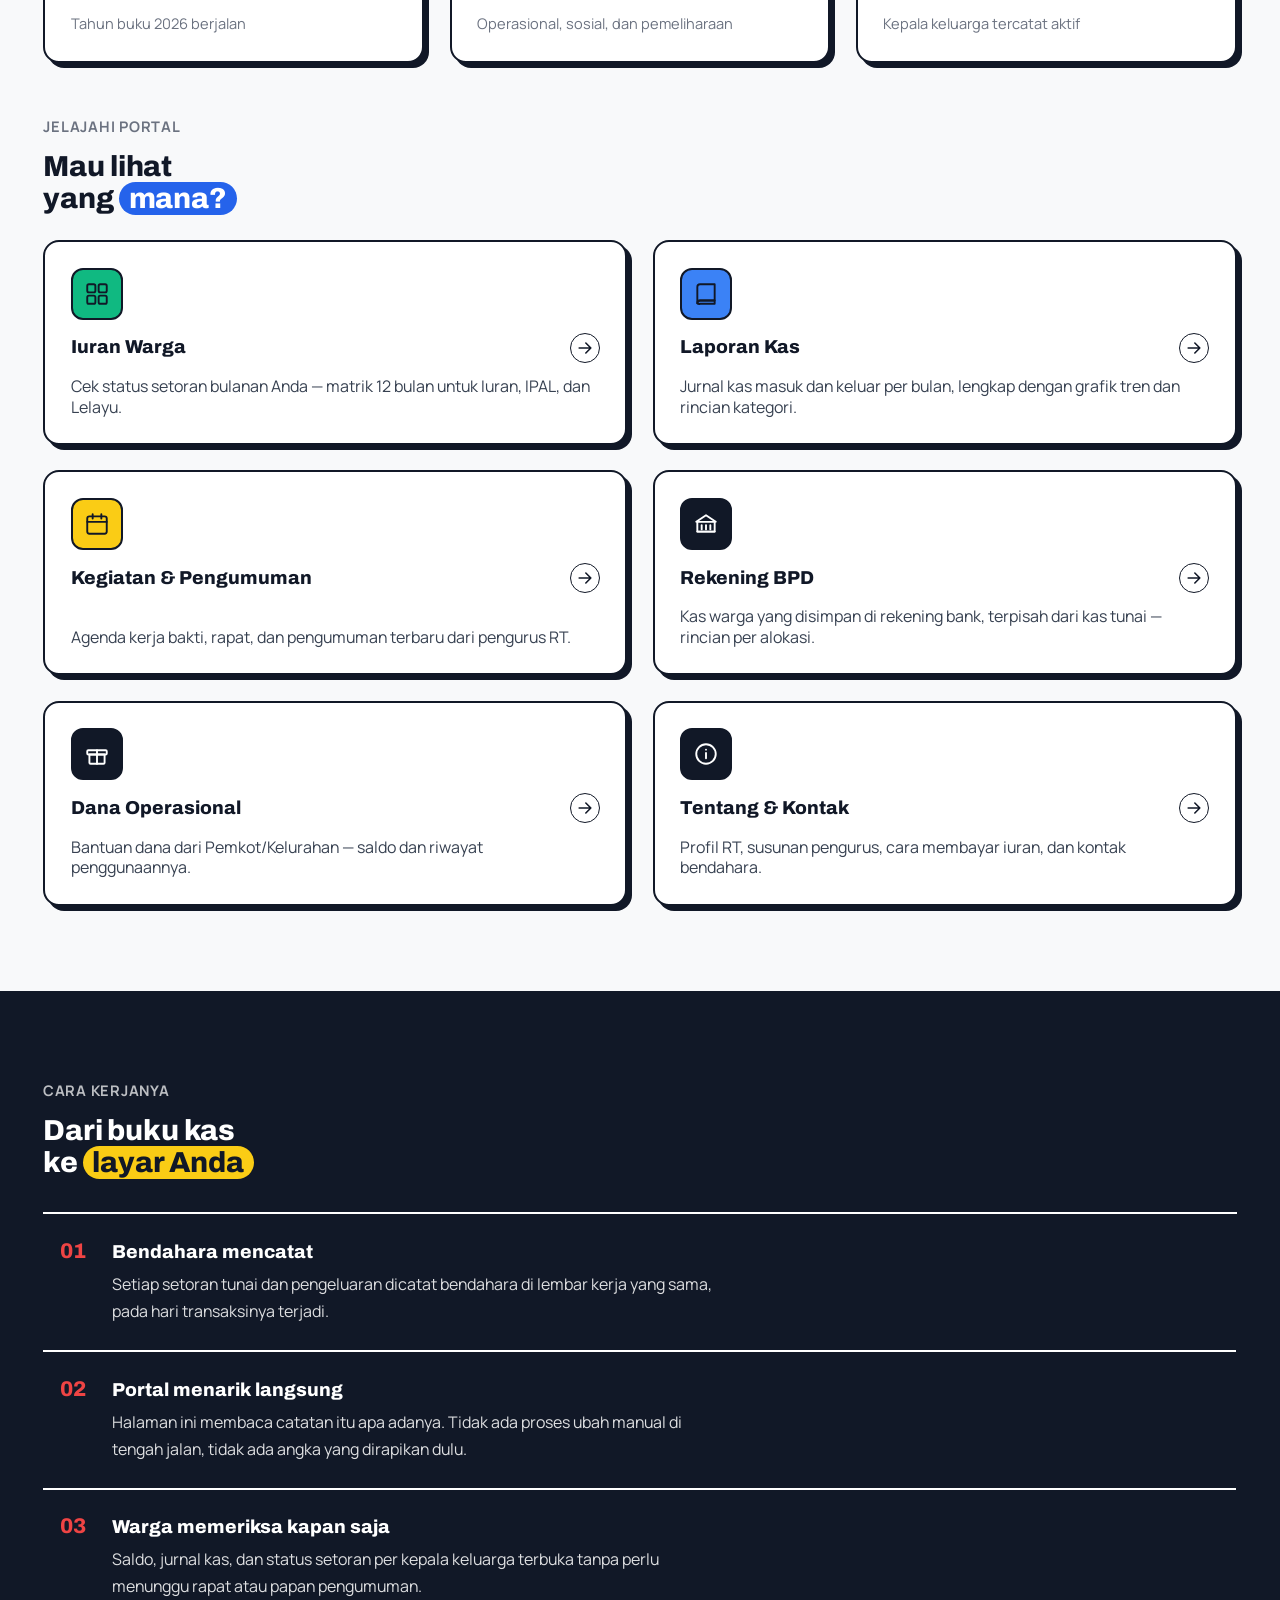
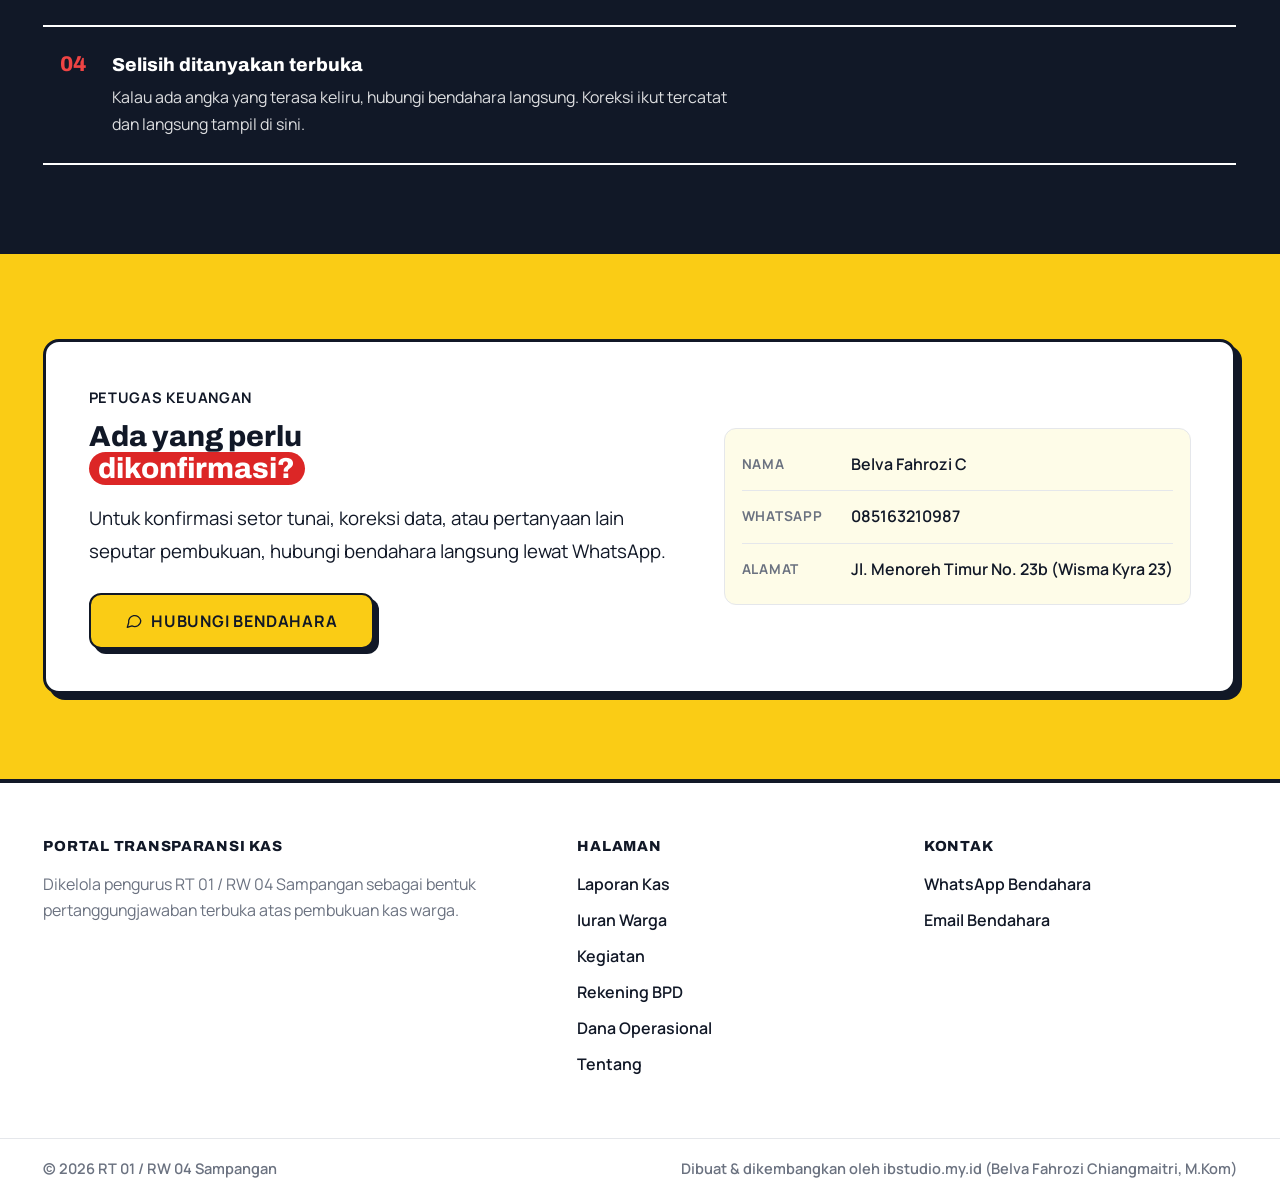
==== commit ad4f1fb2: "Ganti tema visual jadi "DASHBOARD" (Soft Neubrutalism Hybrid) Menggantikan tema BRUTAL (CP-24) mengi" ====
--- a/index.html
+++ b/index.html
@@ -6,7 +6,7 @@
 <title data-pola="{rt} — Portal Transparansi Kas">RT 01 / RW 04 Sampangan — Portal Transparansi Kas</title>
 <meta name="description" content="Portal transparansi kas RT 01/RW 04 Sampangan. Lihat saldo kas, jurnal pemasukan-pengeluaran, dan status iuran warga secara terbuka.">
 <meta name="color-scheme" content="light">
-<link rel="icon" href="data:image/svg+xml,%3Csvg xmlns='http://www.w3.org/2000/svg' viewBox='0 0 24 24'%3E%3Crect width='24' height='24' fill='%23FFFF00'/%3E%3Crect x='1.5' y='1.5' width='21' height='21' fill='none' stroke='%23000000' stroke-width='3'/%3E%3Ctext x='12' y='16.5' font-family='Verdana,sans-serif' font-size='10' font-weight='700' fill='%23000000' text-anchor='middle'%3ERT%3C/text%3E%3C/svg%3E">
+<link rel="icon" href="data:image/svg+xml,%3Csvg xmlns='http://www.w3.org/2000/svg' viewBox='0 0 24 24'%3E%3Crect width='24' height='24' rx='6' fill='%23FACC15'/%3E%3Crect x='1.25' y='1.25' width='21.5' height='21.5' rx='5' fill='none' stroke='%23111827' stroke-width='2.5'/%3E%3Ctext x='12' y='16.5' font-family='Verdana,sans-serif' font-size='10' font-weight='700' fill='%23111827' text-anchor='middle'%3ERT%3C/text%3E%3C/svg%3E">
 <!-- Font dimuat lokal lewat @font-face di tokens.css (lihat catatan di sana).
      Tidak ada permintaan ke CDN Google: situs jadi satu perjalanan jaringan
      lebih ringan, dan di dalam aplikasi Android tipografinya tetap benar saat
@@ -93,7 +93,10 @@
         <h1 class="hero__title reveal">
           Kas Warga<br>
           Tercatat &amp;<br>
-          <span class="highlight-red">Transparan</span>
+          <!-- Kuning, bukan merah. Pil sorotan judul hero adalah penanda
+               identitas halaman (spesifikasi bagian B), dan merah di situs ini
+               sudah punya satu arti tetap: uang keluar atau ada yang salah. -->
+          <span class="highlight-yellow">Transparan</span>
         </h1>
         <p class="lede reveal">
           Portal ini menampilkan pembukuan kas <span data-isi="nama_rt">RT 01/RW 04 Sampangan</span>
@@ -121,10 +124,10 @@
            visual — setiap namanya juga tertulis di kartu saldo di bawah, jadi
            tidak ada informasi yang hilang kalau blok ini tidak terbaca. -->
       <div class="hero__collage reveal" aria-hidden="true">
-        <div class="hero__block hero__block--blue">Iuran</div>
-        <div class="hero__block hero__block--yellow">IPAL</div>
-        <div class="hero__block hero__block--red">Lelayu</div>
-        <div class="hero__block hero__block--white">BPD</div>
+        <div class="hero__block hero__block--iuran">Iuran</div>
+        <div class="hero__block hero__block--ipal">IPAL</div>
+        <div class="hero__block hero__block--lelayu">Lelayu</div>
+        <div class="hero__block hero__block--bpd">BPD</div>
         <div class="hero__star"><span>&lowast;</span></div>
       </div>
     </div>
--- a/assets/css/tokens.css
+++ b/assets/css/tokens.css
@@ -1,16 +1,36 @@
 /* ==========================================================================
-   TOKENS — Tema "BRUTAL" (Neo-Brutalism)
+   TOKENS — Tema "DASHBOARD" (Modern Clean Dashboard / Soft Neubrutalism Hybrid)
    Sumber tunggal untuk warna, tipografi, spasi, bentuk, dan gerak.
    Ubah di sini, seluruh situs ikut. Jangan menulis hex mentah di berkas lain.
 
-   Identitas diambil utuh dari spesifikasi tema BRUTAL: empat warna murni
-   (merah/biru/kuning + hitam-putih), font Syne untuk judul dan Manrope untuk
-   teks, border hitam 3px, sudut 0 di mana-mana, dan bayangan KERAS ber-offset
-   (Npx Npx 0) — bukan blur. Interaksi khasnya: elemen "ditekan turun" saat
-   hover/klik, bergeser ke arah bayangannya sementara bayangannya mengecil.
-
-   Rujukan keputusan: DECISIONS.md CP-24 (menggantikan CP-19 "Neo-Brutalist RT",
-   yang sendiri menggantikan CP-05 "Editorial Ledger").
+   Menggantikan tema BRUTAL. Yang DIPERTAHANKAN dari tema lama — karena justru
+   itu yang membuat data keuangan terbaca tegas — adalah kontur: setiap kotak
+   masih punya garis tepi gelap dan bayangan KERAS ber-offset (Npx Npx 0, tanpa
+   blur), dan interaksinya masih "ditekan turun" saat hover/klik.
+
+   Yang DIGANTI ada tiga, dan ketiganya yang mengubah kesan halaman:
+
+     1. Sudut. Dari 0px di mana-mana menjadi membulat lembut (12–16px). Inilah
+        satu-satunya perubahan terbesar: kotak bersudut siku terbaca sebagai
+        poster, kotak bersudut bulat terbaca sebagai panel dasbor.
+     2. Warna. Primer murni (#FF0000/#0000FF/#FFFF00 + hitam pekat) diganti
+        palet dasbor: amber, emerald, coral, sky, di atas tinta arang gelap
+        #111827 dan latar netral #F8F9FA. Merah murni pada angka rupiah tampak
+        seperti peringatan darurat; coral membawa arti yang sama tanpa berteriak.
+     3. Ketebalan garis. 3px di semua tempat → 1,5–2px untuk kartu metrik dan
+        3px hanya untuk elemen paling utama. Kontur tetap tegas, tapi tidak
+        lagi mendominasi angkanya sendiri.
+
+   Perlu dicatat, karena ini menyimpang dari spesifikasi desain barunya: font
+   TIDAK diganti. Spesifikasi menyebut Inter / Plus Jakarta Sans / Montserrat
+   sebagai contoh "sans-serif modern"; situs ini memakai Archivo + Manrope yang
+   sudah ada sebagai berkas lokal (lihat catatan @font-face di bawah). Keduanya
+   grotesque modern dengan karakter yang sama, dan menukarnya berarti menambah
+   unduhan font baru atau — lebih buruk — memanggil CDN yang pasti gagal saat
+   aplikasi Android dipakai offline. Identitas visual tema ini dibawa oleh
+   warna, sudut, dan bayangan; bukan oleh nama fontnya.
+
+   Rujukan keputusan: DECISIONS.md CP-24 (tema BRUTAL, digantikan tema ini).
    ========================================================================== */
 
 /* ==========================================================================
@@ -59,90 +79,133 @@
 
 :root {
   /* --- Palet inti ----------------------------------------------------------
-     Empat warna aksen saja, semuanya PRIMER MURNI — tidak ada tint, shade,
-     atau gradien. Kedalaman dibawa oleh border tebal dan bayangan keras,
-     bukan oleh variasi warna. Ini inti dari bahasa neo-brutalist. */
-  --brutal-red:    #FF0000;
-  --brutal-blue:   #0000FF;
-  --brutal-yellow: #FFFF00;
+     Empat warna aksen, kini versi "dasbor" dari primer murni tema lama.
+     Nama variabelnya sengaja TIDAK diubah (--brutal-*) supaya seluruh
+     components.css tidak perlu disentuh untuk pergantian palet ini; yang
+     berubah cuma nilainya. Kedalaman tetap dibawa oleh border dan bayangan
+     keras, bukan oleh gradien. */
+  --brutal-red:    #EF4444;   /* coral — pengeluaran, defisit, tunggakan */
+  --brutal-blue:   #3B82F6;   /* sky   — info, indikator warga */
+  --brutal-yellow: #FACC15;   /* amber — sorotan, CTA, pos Lelayu */
 
   /* --- Permukaan ------------------------------------------------------------
-     Putih murni. Bukan kertas hangat — brutalism tidak berpura-pura jadi
-     benda fisik. Dua abu netral hanya untuk isian yang sengaja diredam
-     (kepala tabel, sel terkunci), bukan untuk membentuk hierarki. */
+     Dua lapis yang harus dibedakan: --canvas adalah latar HALAMAN, --paper /
+     --surface adalah latar KARTU. Di tema lama keduanya sama-sama putih,
+     sehingga kartu hanya terpisah oleh bordernya. Di tema dasbor, kartu putih
+     mengambang di atas netral #F8F9FA — itu yang membuat grid metrik terbaca
+     sebagai kumpulan panel, bukan sebagai kotak-kotak yang digambar di kertas. */
+  --canvas:         #F8F9FA;
   --paper:          #FFFFFF;
   --surface:        #FFFFFF;
-  --surface-alt:    #F5F5F5;
-  --surface-sunk:   #EBEBEB;
+  --surface-alt:    #F4F5F7;
+  --surface-sunk:   #E9EBEF;
+
+  /* Isian krem hangat untuk kotak callout di dalam kartu (mis. penanda defisit
+     pos Lelayu). Cukup beda dari putih untuk terbaca sebagai "catatan tempel",
+     tapi tidak cukup kuat untuk bersaing dengan angka utamanya. */
+  --surface-note:   #FEFCE8;
 
   /* --- Tinta ----------------------------------------------------------------
-     Hitam penuh, bukan "hampir hitam". --ink-3 dipatok #666666 persis seperti
-     --text-muted di spesifikasi: 5.74:1 di atas putih, aman untuk teks kecil. */
-  --ink:            #000000;
-  --ink-2:          #333333;   /* 12.6:1 — paragraf sekunder */
-  --ink-3:          #666666;   /* 5.74:1 — label eyebrow, keterangan kaki */
+     Arang gelap, bukan hitam pekat: #111827 masih 17,8:1 di atas putih, jadi
+     tidak ada keterbacaan yang dikorbankan, tapi kontur kartu jadi terasa
+     kokoh alih-alih dicetak. */
+  --ink:            #111827;
+  --ink-2:          #374151;   /* 10,3:1 — paragraf sekunder */
+  --ink-3:          #6B7280;   /* 4,83:1 — label eyebrow, keterangan kaki */
 
   /* --- Garis ----------------------------------------------------------------
-     SEMUA border hitam penuh, termasuk pemisah internal. Tidak ada garis
-     rambut abu-abu di tema ini; kalau sebuah garis tidak layak hitam, garis
-     itu tidak layak ada. --line-soft tetap ada sebagai nama supaya komponen
-     lama tidak perlu diubah, tapi nilainya kini sama-sama hitam. */
-  --line:           #000000;
-  --line-soft:      #000000;
-  --line-strong:    #000000;
-
-  /* Footer kini putih dengan garis atas hitam tebal (spesifikasi bagian 8),
-     menggantikan latar biru-navy #0D1117 dari tema sebelumnya. Navy bukan
-     bagian dari palet BRUTAL. */
+     Tema lama melarang garis rambut abu-abu ("kalau tidak layak hitam, tidak
+     layak ada"). Tema dasbor mencabut larangan itu untuk SATU keperluan:
+     pemisah antar-baris di dalam kartu dan tabel matrik 91 warga. Di sana
+     garis gelap penuh justru merugikan — 91 garis tebal membuat tabel terlihat
+     seperti jeruji dan menenggelamkan lencana status yang harusnya jadi fokus.
+     Kontur LUAR tetap gelap; hanya pemisah DALAM yang diredam. */
+  --line:           #111827;
+  --line-soft:      #E5E7EB;
+  --line-strong:    #111827;
+
   --footer-bg:      #FFFFFF;
 
   /* --- Aksen interaktif -----------------------------------------------------
-     Biru = tautan, fokus, dan pos "Iuran". 8.59:1 di atas putih, jadi aman
-     dipakai sebagai warna teks berukuran berapa pun. */
-  --accent:         #0000FF;
-  --accent-hover:   #0000CC;
-  --accent-soft:    #E0E0FF;
-  --accent-line:    #0000FF;
-
-  /* Kuning CTA — SELALU sebagai isian dengan teks hitam di atasnya, tidak
-     pernah sebagai warna teks (1.07:1 di atas putih, mustahil terbaca). */
-  --highlight:      #FFFF00;
-  --highlight-ink:  #000000;
+     Biru = tautan, fokus, dan info. Spesifikasi menyebut #0EA5E9 / #3B82F6,
+     tapi keduanya hanya 3,1:1 dan 3,68:1 di atas putih — GAGAL untuk teks
+     kecil. Jadi pembagiannya dibuat eksplisit, sama seperti pola merah dan
+     kuning di bawah: nilai terang untuk ISIAN, nilai gelap untuk TEKS.
+
+       --accent-line → isian lencana/bilah biru (#3B82F6, spesifikasi)
+       --accent      → teks tautan dan ikon (#2563EB, 5,17:1 — aman) */
+  --accent:         #2563EB;
+  --accent-hover:   #1D4ED8;
+  --accent-soft:    #DBEAFE;
+  --accent-line:    #3B82F6;
+
+  /* --- Hijau pemasukan ------------------------------------------------------
+     Pos baru di tema ini. Tema lama tidak punya hijau sama sekali: pemasukan
+     memakai biru yang sama dengan tautan, sehingga "masuk" dan "keluar" hanya
+     terbedakan oleh biru-vs-merah — pasangan yang lemah untuk buta warna
+     protan/deutan. Emerald memisahkannya dengan jelas.
+
+     Pembagian isian/teks sama seperti aksen: #10B981 hanya 2,54:1 di atas
+     putih, jadi ia TIDAK pernah jadi warna teks. */
+  --positive:       #10B981;   /* isian: lencana lunas, kepala kolom kas masuk */
+  --positive-ink:   #047857;   /* teks:  angka surplus, nominal pemasukan (4,76:1) */
+  --positive-soft:  #D1FAE5;
+
+  /* Kuning CTA — SELALU sebagai isian dengan teks gelap di atasnya, tidak
+     pernah sebagai warna teks (1,25:1 di atas putih, mustahil terbaca). */
+  --highlight:      #FACC15;
+  --highlight-ink:  #111827;
+
+  /* Isian sorotan yang jauh lebih redup, untuk hover baris tabel. Kuning penuh
+     sebagai latar hover di tabel 91 warga membuat seluruh baris berkedip
+     terlalu keras; versi ini cukup untuk menandai baris yang sedang ditunjuk. */
+  --highlight-soft: #FEF3C7;
 
   /* --- Merah kritis ---------------------------------------------------------
-     #FF0000 di atas putih hanya 4.0:1 — LULUS untuk teks besar (≥24px, atau
-     ≥18.7px tebal) tapi GAGAL untuk teks kecil. Karena situs ini dibaca warga
-     sepuh (CP-06), pembagiannya dibuat eksplisit:
+     Coral #EF4444 di atas putih hanya 3,76:1 — GAGAL bahkan untuk teks besar
+     berukuran normal. Karena situs ini dibaca warga sepuh (CP-06),
+     pembagiannya dibuat eksplisit:
 
        --critical      → isian, border, angka besar, judul yang disorot
        --critical-ink  → SATU-SATUNYA merah yang boleh jadi teks kecil (5.53:1)
 
      Pola yang sama sudah dipakai tema sebelumnya untuk kuning
      (--pos-ipal-ink), jadi ini bukan pengecualian baru. */
-  --critical:       #FF0000;
-  --critical-ink:   #D40000;
-  --critical-soft:  #FFE0E0;
-  --critical-line:  #FF0000;
+  --critical:       #EF4444;
+  --critical-ink:   #DC2626;   /* 4,83:1 — aman untuk nominal kecil */
+  --critical-soft:  #FEE2E2;
+  --critical-line:  #EF4444;
 
   /* --- Tiga pos dana --------------------------------------------------------
      Warna hanya penguat, tidak pernah satu-satunya penyampai makna — selalu
-     didampingi huruf I/P/L di matrik iuran. Iuran = biru, IPAL = kuning,
-     Lelayu = merah. */
-  --pos-iuran:      #0000FF;
-  --pos-ipal:       #FFFF00;
-  --pos-lelayu:     #FF0000;
-  --pos-iuran-soft: #E0E0FF;
-  --pos-ipal-soft:  #FFFACC;
-  --pos-lelayu-soft:#FFE0E0;
-
-  /* Kuning murni sebagai warna TEKS mustahil dibaca. Nilai amber gelap ini
-     dipakai di tempat pos-ipal muncul sebagai teks/ikon, bukan isian (7.34:1). */
-  --pos-ipal-ink:   #665500;
+     didampingi huruf I/P/L di matrik iuran.
+
+     Pemetaannya BERGESER di tema ini, mengikuti legenda desain barunya:
+     Iuran = hijau, IPAL = biru, Lelayu = kuning. Sebelumnya Iuran = biru,
+     IPAL = kuning, Lelayu = merah. Konsekuensinya harus diikuti di
+     components.css: pos yang isiannya terang (kini Lelayu, dulu IPAL) butuh
+     teks gelap di atasnya, dan sebaliknya — dicatat di sana. Merah dilepas
+     dari trio pos dana supaya ia kembali berarti satu hal saja di seluruh
+     situs: uang keluar atau ada yang salah. */
+  --pos-iuran:      #10B981;
+  --pos-ipal:       #3B82F6;
+  --pos-lelayu:     #FACC15;
+  --pos-iuran-soft: #D1FAE5;
+  --pos-ipal-soft:  #DBEAFE;
+  --pos-lelayu-soft:#FEF3C7;
+
+  /* Nilai gelap untuk tempat sebuah pos muncul sebagai TEKS/ikon, bukan isian.
+     Hanya Lelayu yang benar-benar butuh (kuning mustahil dibaca, 1,25:1);
+     dua lainnya disediakan supaya ketiganya bisa dipakai seragam. */
+  --pos-iuran-ink:  #047857;
+  --pos-ipal-ink:   #1D4ED8;
+  --pos-lelayu-ink: #92610A;
 
   /* --- Fokus ----------------------------------------------------------------
-     Cincin fokus brutalist: kotak tegas, bukan halo lembut. Dua lapis supaya
-     tetap terlihat baik di atas putih maupun di atas isian berwarna. */
-  --focus:          #0000FF;
+     Dua lapis supaya tetap terlihat baik di atas putih maupun di atas isian
+     berwarna. Bentuknya kini mengikuti sudut elemennya sendiri (box-shadow
+     memang selalu begitu), jadi cincinnya ikut membulat tanpa aturan tambahan. */
+  --focus:          #2563EB;
   --focus-ring:     0 0 0 3px var(--paper), 0 0 0 6px var(--focus);
 
   /* --- Latar halaman --------------------------------------------------------
@@ -150,10 +213,12 @@
      bertentangan langsung dengan bahasa yang datar dan tegas. Yang tersisa
      hanya kisi garis 40px — pola dekoratif `.grid-pattern` dari spesifikasi,
      dipakai sebagai latar halaman yang sangat diredam. */
-  --aurora-a:       #0000FF;
-  --aurora-b:       #FF0000;
+  --aurora-a:       #3B82F6;
+  --aurora-b:       #EF4444;
   --aurora-opacity: 0;
-  --grid-opacity:   0.06;
+  /* Diturunkan dari 0.06: kisinya kini digambar di atas netral #F8F9FA, bukan
+     putih, jadi pada opacity lama ia terbaca sebagai kertas milimeter. */
+  --grid-opacity:   0.035;
   --grain-opacity:  0;
   --grid-size:      40px;
 
@@ -162,18 +227,21 @@
      angka uang — kalau sebuah huruf atau angka bisa salah dibaca, desainnya
      gagal, sebagus apa pun tampilannya.
 
-     Spesifikasi BRUTAL meminta Syne untuk judul. Syne DILEPAS (lihat CP-25):
-     ia font display geometris dengan bentuk huruf nyeleneh, dan dipakai di
-     ukuran kecil — apalagi untuk ANGKA RUPIAH — jadi sulit dibaca. Nilai
-     brutalis tema ini sebenarnya tidak dibawa oleh font sama sekali,
-     melainkan oleh border 3px, bayangan keras, sudut 0, dan warna primer.
-     Jadi font bisa diganti tanpa kehilangan identitas sedikit pun.
-
-     Archivo menggantikannya: grotesque dengan x-height besar, apertur
-     terbuka (c/e/a/s tidak menutup), dan bentuk 1/l/I serta 0/O yang jelas
-     berbeda — dirancang justru untuk tetap terbaca di ukuran kecil, tapi
-     tetap punya bobot 800 yang tegas untuk judul raksasa. Archivo juga
-     sudah pernah dipakai proyek ini (CP-19), jadi sudah terbukti cocok.
+     Alasan yang sama sudah dipakai dua kali di proyek ini, dan tetap berlaku
+     untuk tema dasbor: identitas visual situs ini dibawa oleh warna, sudut,
+     border, dan bayangan — bukan oleh nama font. Spesifikasi BRUTAL dulu
+     meminta Syne dan Syne dilepas (CP-25) karena bentuk hurufnya nyeleneh di
+     ukuran kecil; spesifikasi dasbor sekarang menyebut Inter / Plus Jakarta
+     Sans / Montserrat, dan itu pun tidak diambil. Menukarnya berarti menambah
+     berkas font baru atau memanggil CDN yang PASTI gagal saat aplikasi Android
+     dipakai offline — dan yang terlihat warga bukan "sedang offline",
+     melainkan angka rupiah yang mendadak berganti font sistem.
+
+     Archivo dipertahankan: grotesque dengan x-height besar, apertur terbuka
+     (c/e/a/s tidak menutup), dan bentuk 1/l/I serta 0/O yang jelas berbeda —
+     dirancang justru untuk tetap terbaca di ukuran kecil, tapi tetap punya
+     bobot 800 yang tegas untuk judul. Archivo juga sudah pernah dipakai
+     proyek ini (CP-19), jadi sudah terbukti cocok.
 
      Angka memakai Manrope + `tabular-nums` (lihat .num di base.css): satu
      lebar untuk semua digit sehingga kolom rupiah lurus, dengan bentuk
@@ -194,18 +262,35 @@
   --fs-xs:   0.86rem;
   --fs-sm:   0.94rem;
   --fs-base: 1rem;
-  --fs-md:   1.2rem;
-  --fs-lg:   1.5rem;
+  /* Diturunkan dari 1.2rem / 1.5rem. Pada basis 17px, nilai lama jatuh di
+     20,4px dan 25,5px — di atas rentang "Section Header 18–22px" yang diminta
+     spesifikasi desain baru. Sekarang 18,7px dan 21,3px. Yang mengecil hanya
+     JUDUL; ukuran teks isi (--fs-base ke bawah) tidak disentuh sama sekali,
+     karena angka 17px itu dinaikkan justru demi warga sepuh (CP-06) dan bukan
+     bagian dari gaya yang sedang diganti. */
+  --fs-md:   1.1rem;
+  --fs-lg:   1.25rem;
   /* Batas BAWAH tiap clamp ditentukan oleh kata terpanjang yang harus muat
      di layar 320px, bukan dipilih karena enak dilihat. Judul brutalist tidak
      bisa membungkus di tengah kata tanpa terlihat rusak, jadi kata seperti
      "TERBUKA" (hero) dan "OPERASIONAL" (judul halaman) yang menetapkan
      lantainya. Batas atas tetap besar — di desktop judul memang harus terasa
      terlalu besar. */
-  --fs-xl:   clamp(1.7rem, 1.4rem + 2.2vw, 2.6rem);
-  --fs-2xl:  clamp(1.85rem, 1.1rem + 3.4vw, 3.6rem);
-  --fs-3xl:  clamp(2.2rem, 1.3rem + 5vw, 4.6rem);
-  --fs-hero: clamp(1.9rem, 0.6rem + 6.6vw, 6rem);
+  /* Batas ATAS dipangkas jauh dari tema BRUTAL (2.6 / 3.6 / 4.6 / 6rem), yang
+     memang sengaja dibuat "terasa terlalu besar" seperti poster. Dasbor tidak
+     bekerja begitu: judul setinggi 100px memakan seluruh layar pertama dan
+     mendorong kartu metrik — isi halaman yang sebenarnya — turun sampai harus
+     digulir untuk terlihat. Spesifikasi barunya mematok Hero Title 32–40px,
+     dan pada basis 17px itu berarti langit-langit ~2.35rem.
+
+     Batas BAWAH tetap ditentukan oleh kata terpanjang yang harus muat di layar
+     320px, bukan dipilih karena enak dilihat — "TERBUKA" (hero) dan
+     "OPERASIONAL" (judul halaman) yang menetapkannya. Karena batas atas turun,
+     batas bawah lama otomatis tetap aman. */
+  --fs-xl:   clamp(1.35rem, 1.15rem + 1.1vw, 1.7rem);
+  --fs-2xl:  clamp(1.55rem, 1.2rem + 1.7vw, 2.1rem);
+  --fs-3xl:  clamp(1.7rem, 1.25rem + 2.2vw, 2.35rem);
+  --fs-hero: clamp(1.8rem, 1.1rem + 3.2vw, 2.35rem);
 
   /* Revisi pertama memakai 1:1 persis ("judul menumpuk", ciri brutalist).
      Itu terlalu rapat begitu judulnya lebih dari satu baris — baris saling
@@ -243,49 +328,61 @@
   --container-narrow: 860px;
 
   /* --- Bentuk ---------------------------------------------------------------
-     NOL di semua tempat, tanpa kecuali — termasuk --r-pill. Tema sebelumnya
-     masih menyisakan lencana bulat; spesifikasi BRUTAL menutup celah itu:
-     "tidak ada sudut membulat sama sekali". Karena hampir seluruh komponen
-     memakai variabel ini, cukup diubah di sini. */
-  --r-sm:   0px;
-  --r-md:   0px;
-  --r-lg:   0px;
-  --r-xl:   0px;
-  --r-pill: 0px;
+     Perubahan tunggal terbesar dari tema BRUTAL, yang dulu memaku semuanya di
+     0px. Skalanya sengaja pendek dan tugasnya jelas:
+
+       --r-sm   (8px)  → sel, kotak kecil, input di dalam kartu
+       --r-md   (12px) → tombol, lencana persegi, select, callout
+       --r-lg   (16px) → kartu metrik, panel, tabel — nilai utama tema ini
+       --r-xl   (20px) → kartu terbesar dan pil sorotan judul hero
+       --r-pill (999px)→ lencana lingkaran I/P/L, pil tahun, tombol bundar */
+  --r-sm:   8px;
+  --r-md:   12px;
+  --r-lg:   16px;
+  --r-xl:   20px;
+  --r-pill: 999px;
 
   /* --- Ketebalan border -----------------------------------------------------
-     3px adalah standar `.brutal-border` dari spesifikasi. Hierarki TIDAK
-     dibuat dengan menebalkan border (semua kotak penting sama tebal), tapi
-     dengan kedalaman bayangan di bawah. --bw-1 hanya untuk pemisah paling
-     rapat, mis. baris tabel matrik 91 warga. */
-  --bw-1: 2px;
-  --bw-2: 3px;
+     Tema lama memakai 3px di mana-mana dan membuat hierarki lewat kedalaman
+     bayangan saja. Di tema dasbor border ikut berjenjang, karena 3px pada
+     kartu bersudut 16px membuat konturnya terlihat lebih penting daripada
+     angka di dalamnya.
+
+       --bw-1 (1,5px) → pemisah rapat: baris matrik 91 warga
+       --bw-2 (2px)   → standar: kartu metrik, tombol, lencana, input
+       --bw-3 (3px)   → hanya elemen utama: kartu saldo, header, panel besar */
+  --bw-1: 1.5px;
+  --bw-2: 2px;
   --bw-3: 3px;
 
   /* --- Bayangan keras -------------------------------------------------------
-     Offset tanpa blur, tanpa opacity. Inilah tanda tangan tema ini.
-     Tiga tingkat kedalaman = tiga tingkat kepentingan:
-
-       --sh-1 (4px) → lencana, tombol kecil, kartu sekunder
-       --sh-2 (6px) → tombol utama, kartu, panel
-       --sh-3 (8px) → kartu saldo, modal, elemen hero
+     Offset tanpa blur, tanpa opacity — DIPERTAHANKAN dari tema BRUTAL, karena
+     inilah yang menahan halaman ini supaya tidak jatuh jadi dasbor generik.
+     Yang berubah cuma jaraknya: dipendekkan supaya cocok dengan sudut membulat
+     dan border yang lebih tipis.
+
+       --sh-1 (3px) → lencana, tombol kecil, select
+       --sh-2 (5px) → tombol utama, kartu metrik, panel
+       --sh-3 (6px) → kartu saldo, modal, elemen hero
 
      Tiap tingkat punya pasangan "--press": nilai saat elemen ditekan. Aturan
      mainnya, elemen bergeser PERSIS sejauh selisih offsetnya, sehingga sudut
      kanan-bawah bayangan tidak pernah bergerak — ilusi menekan tombol fisik.
-     Memakai var(--ink) supaya satu definisi cukup. */
-  --sh-1:       4px 4px 0 var(--ink);
-  --sh-1-press: 2px 2px 0 var(--ink);
-  --sh-2:       6px 6px 0 var(--ink);
-  --sh-2-press: 3px 3px 0 var(--ink);
-  --sh-3:       8px 8px 0 var(--ink);
-  --sh-3-press: 4px 4px 0 var(--ink);
+     Selisih tiap tingkat sengaja dijaga sama dengan tema lama (2 / 3 / 4px)
+     supaya seluruh aturan `transform: translate(...)` di components.css tetap
+     benar tanpa perlu dihitung ulang satu per satu. */
+  --sh-1:       3px 3px 0 var(--ink);
+  --sh-1-press: 1px 1px 0 var(--ink);
+  --sh-2:       5px 5px 0 var(--ink);
+  --sh-2-press: 2px 2px 0 var(--ink);
+  --sh-3:       6px 6px 0 var(--ink);
+  --sh-3-press: 2px 2px 0 var(--ink);
 
   /* Bayangan berwarna — dipakai hemat, hanya di kolase hero dan kartu yang
      memang mewakili satu pos dana tertentu. */
-  --sh-red:    8px 8px 0 var(--brutal-red);
-  --sh-blue:   8px 8px 0 var(--brutal-blue);
-  --sh-yellow: 8px 8px 0 var(--brutal-yellow);
+  --sh-red:    6px 6px 0 var(--brutal-red);
+  --sh-blue:   6px 6px 0 var(--brutal-blue);
+  --sh-yellow: 6px 6px 0 var(--brutal-yellow);
 
   /* --- Gerak ----------------------------------------------------------------
      0.1s ease untuk interaksi tekan, persis seperti spesifikasi: brutalism
--- a/assets/css/base.css
+++ b/assets/css/base.css
@@ -1,15 +1,20 @@
 /* ==========================================================================
-   BASE — reset, tipografi, primitif tata letak, utilitas tanda tangan BRUTAL
+   BASE — reset, tipografi, primitif tata letak, utilitas tanda tangan tema
    ========================================================================== */
 
 *, *::before, *::after { box-sizing: border-box; }
 
 * { margin: 0; }
 
-/* Aturan emas tema ini: TIDAK ADA sudut membulat di mana pun. Reset global
-   ini menangkap juga elemen yang radiusnya datang dari user-agent (input,
-   button, select di Safari/iOS) — bukan cuma komponen kita sendiri. */
-*, *::before, *::after { border-radius: 0; }
+/* Tema BRUTAL memaku `border-radius: 0` ke SEMUA elemen di sini, supaya sudut
+   bawaan peramban (input, button, select di Safari/iOS) ikut tertangkap.
+   Aturan itu dicabut — tema dasbor justru dibangun di atas sudut membulat.
+
+   Penggantinya lebih sempit dan hanya menyasar masalah yang tadinya diselesaikan
+   reset itu: menyeragamkan sudut kontrol form lintas peramban, sekarang ke
+   --r-md alih-alih ke nol. Sisa elemen mengambil sudutnya dari komponennya
+   masing-masing di components.css. */
+input, select, textarea, button { border-radius: var(--r-md); }
 
 html {
   /* 106.25% dari 16px = 17px (CP-06, demi warga sepuh) */
@@ -31,7 +36,10 @@
   font-weight: 400;
   line-height: var(--lh-base);
   color: var(--ink);
-  background: var(--paper);
+  /* --canvas, bukan --paper. Kartu di seluruh situs berlatar --paper (putih);
+     kalau halaman ikut putih, kartu hanya terpisah oleh bordernya dan grid
+     metrik kehilangan kesan "panel mengambang" yang jadi inti tema ini. */
+  background: var(--canvas);
   -webkit-font-smoothing: antialiased;
   -moz-osx-font-smoothing: grayscale;
   text-rendering: optimizeLegibility;
@@ -118,7 +126,7 @@
   letter-spacing: -0.01em;
 }
 
-/* Label kecil huruf besar — penanda bahasa BRUTAL di seluruh situs.
+/* Label kecil huruf besar — penanda bahasa visual di seluruh situs.
    Manrope 700, uppercase, tracking 0.05em. */
 .eyebrow {
   font-family: var(--font-text);
@@ -131,14 +139,16 @@
 
 .eyebrow--accent { color: var(--accent); }
 
-/* Eyebrow sebagai LENCANA — kotak kuning berbingkai hitam, wujud "CREATIVE
-   AGENCY" di spesifikasi. Dipakai untuk penanda paling penting saja. */
+/* Eyebrow sebagai LENCANA — pil kuning berbingkai gelap. Dipakai untuk
+   penanda paling penting saja. Bentuknya kini pil penuh, bukan kotak: label
+   pendek satu baris seperti ini adalah tempat --r-pill benar-benar terbaca. */
 .eyebrow--badge {
   display: inline-block;
-  padding: var(--sp-2) var(--sp-3);
+  padding: var(--sp-2) var(--sp-4);
   background: var(--highlight);
   color: var(--highlight-ink);
   border: var(--bw-2) solid var(--ink);
+  border-radius: var(--r-pill);
   box-shadow: var(--sh-1);
 }
 
@@ -157,29 +167,37 @@
 .muted { color: var(--ink-2); }
 .dim   { color: var(--ink-3); }
 
-.text-pos { color: var(--accent); }
+/* Pemasukan kini hijau, bukan biru. Di tema lama .text-pos memakai --accent
+   yang juga warna tautan, jadi "angka naik" dan "ini bisa diklik" terlihat
+   sama; dan pasangan biru-vs-merah lemah untuk mata protan/deutan. */
+.text-pos { color: var(--positive-ink); }
 .text-neg { color: var(--critical-ink); }
 
-/* --- Sorotan blok (efek stabilo) ------------------------------------------
-   Pola tanda tangan spesifikasi: kata kunci di dalam judul diberi latar
-   warna solid, seperti dicoret stabilo. Selalu dipakai pada teks BESAR —
-   putih di atas #FF0000 hanya 4.0:1, yang lulus AA untuk teks besar saja.
-   Untuk teks berukuran normal, pakai .highlight-yellow (hitam di atas
-   kuning, 19.6:1) yang aman di ukuran berapa pun. */
+/* --- Sorotan judul (pil stabilo) ------------------------------------------
+   Kata kunci di dalam judul dibungkus latar warna solid. Di tema BRUTAL ini
+   kotak siku menempel ketat pada hurufnya; sekarang ia jadi PIL — padding
+   samping dilebarkan dan sudutnya dibulatkan penuh, persis pola "KAS & IURAN
+   WARGA" pada desain rujukan.
+
+   Kontras tetap dijaga: coral #EF4444 hanya 3,76:1 dengan teks putih, jadi
+   .highlight-red memakai tinta gelapnya (--critical-ink, 4,83:1) sebagai
+   latar. Untuk teks berukuran normal, .highlight-yellow (tinta gelap di atas
+   amber, 14,9:1) aman di ukuran berapa pun. */
 
 .highlight-red,
 .highlight-blue,
 .highlight-yellow {
-  padding: 0 0.18em;
+  padding: 0.04em 0.34em;
+  border-radius: var(--r-xl);
   /* box-decoration-break menjaga latar tetap utuh ketika judul patah baris —
      tanpa ini, potongan kedua kehilangan padding kirinya. */
   -webkit-box-decoration-break: clone;
   box-decoration-break: clone;
 }
 
-.highlight-red    { background: var(--brutal-red);    color: #FFFFFF; }
-.highlight-blue   { background: var(--brutal-blue);   color: #FFFFFF; }
-.highlight-yellow { background: var(--brutal-yellow); color: var(--ink); }
+.highlight-red    { background: var(--critical-ink);  color: #FFFFFF; }
+.highlight-blue   { background: var(--accent);        color: #FFFFFF; }
+.highlight-yellow { background: var(--brutal-yellow); color: var(--highlight-ink); }
 
 /* --- Primitif tata letak -------------------------------------------------- */
 
@@ -246,21 +264,31 @@
   .grid-2 { grid-template-columns: minmax(0, 1fr); }
 }
 
-/* Garis pemisah — tebal dan hitam, bukan garis rambut */
+/* Garis pemisah. Versi biasa kini diredam jadi garis rambut --line-soft:
+   dipakai di DALAM kartu, tempat garis gelap tebal memotong panel jadi dua
+   kotak yang saling bersaing. Versi --strong tetap gelap, untuk memisahkan
+   bagian besar halaman. */
 .rule {
-  height: var(--bw-2);
-  background: var(--ink);
+  height: 1px;
+  background: var(--line-soft);
   border: 0;
-}
-
-.rule--strong { height: 6px; }
-
-/* --- Utilitas tanda tangan BRUTAL -----------------------------------------
-   Tiga kelas inti dari spesifikasi bagian 4. Sebagian besar komponen di
-   components.css sudah memakai kombinasi ini secara langsung lewat token;
-   kelas di sini untuk markup yang dirakit di JS dan penggunaan sekali pakai. */
-
-.brutal-border { border: var(--bw-2) solid var(--ink); }
+  border-radius: var(--r-pill);
+}
+
+.rule--strong { height: var(--bw-3); background: var(--ink); }
+
+/* --- Utilitas tanda tangan tema -------------------------------------------
+   Nama kelasnya tetap `.brutal-*`: ia dipakai di markup yang dirakit di JS,
+   dan mengganti nama kelas hanya karena temanya berganti akan menyeret
+   berkas-berkas yang sebetulnya tidak ada urusan dengan desain. Isinya yang
+   mengikuti tema sekarang — border 2px + sudut membulat + bayangan keras.
+   Sebagian besar komponen di components.css memakai kombinasi ini langsung
+   lewat token; kelas di sini untuk markup JS dan penggunaan sekali pakai. */
+
+.brutal-border {
+  border: var(--bw-2) solid var(--ink);
+  border-radius: var(--r-lg);
+}
 
 .brutal-shadow {
   box-shadow: var(--sh-3);
@@ -269,7 +297,7 @@
 }
 
 /* Efek "ditekan": elemen bergeser 4px ke kanan-bawah sementara bayangannya
-   menyusut 8px→4px. Karena geseran sama persis dengan penyusutan, sudut
+   menyusut 6px→2px. Karena geseran sama persis dengan penyusutan, sudut
    kanan-bawah bayangan diam di tempat — itu yang membuatnya terbaca sebagai
    tekanan, bukan sekadar pergerakan. */
 .brutal-shadow:hover {
@@ -339,6 +367,7 @@
   background: var(--highlight);
   color: var(--ink);
   border: var(--bw-2) solid var(--ink);
+  border-radius: var(--r-md);
   box-shadow: var(--sh-2);
   font-size: var(--fs-sm);
   font-weight: 700;
@@ -411,8 +440,8 @@
    struktur. */
 @media print {
   .bg-canvas, .site-header, .site-footer, .marquee, .no-print { display: none !important; }
-  body { background: #fff; color: #000; }
+  body { background: #fff; color: #111827; }
   * { box-shadow: none !important; }
-  .card, .panel, .balance, .stat { border: 1.5px solid #000 !important; }
+  .card, .panel, .balance, .stat { border: 1px solid #111827 !important; }
   .section--dark { background: #fff !important; color: #000 !important; }
 }
--- a/assets/css/motion.css
+++ b/assets/css/motion.css
@@ -3,7 +3,8 @@
    Aturan yang dipegang di seluruh berkas ini:
    1. Hanya transform dan opacity. Tidak pernah width/height/top/left.
    2. Gerak menjelaskan sebab-akibat, tidak menghias.
-   3. Brutalism menjepret, bukan mengalun — interaksi tekan 100ms, bukan 300.
+   3. Menjepret, bukan mengalun — interaksi tekan 100ms, bukan 300. Dipertahankan
+      dari tema BRUTAL: bayangan tanpa blur menuntut gerak tanpa ekor.
    4. Semuanya berhenti pada prefers-reduced-motion.
    Rujukan: DECISIONS.md CP-07, CP-24
    ========================================================================== */
@@ -98,9 +99,11 @@
   position: fixed;
   top: 0; left: 0; right: 0;
   z-index: var(--z-toast);
-  height: 6px;
-  background: var(--paper);
-  border-bottom: var(--bw-2) solid var(--ink);
+  height: 4px;
+  background: var(--surface-alt);
+  /* Garis gelap 2px di bawah pita 6px membuatnya terbaca sebagai bilah tebal
+     yang duduk di atas header — di tema dasbor ini terlalu berat untuk elemen
+     yang sekadar menunjukkan posisi gulir. Cukup pitanya sendiri. */
   pointer-events: none;
 }
 
@@ -145,8 +148,10 @@
 }
 
 /* --- Penanda "data langsung" ----------------------------------------------
-   Kotak, bukan lingkaran — tidak ada sudut membulat di tema ini. Denyutnya
-   memakai opacity+scale supaya tidak memicu layout. */
+   Lingkaran. Tema BRUTAL memaksanya jadi kotak ("tidak ada sudut membulat di
+   tema ini"); tema dasbor mengembalikannya — titik status yang berdenyut sudah
+   punya bentuk baku yang dikenali orang, dan itu bulat. Denyutnya memakai
+   opacity+scale supaya tidak memicu layout. */
 
 @keyframes soft-pulse {
   0%, 100% { opacity: 1; transform: scale(1); }
@@ -156,8 +161,9 @@
 .live-dot {
   display: inline-block;
   width: 9px; height: 9px;
-  background: var(--accent);
+  background: var(--positive);
   border: 1.5px solid var(--ink);
+  border-radius: var(--r-pill);
   animation: soft-pulse 2.2s steps(1, end) infinite;
   flex: none;
 }
@@ -166,8 +172,8 @@
 
 /* --- Skeleton saat memuat -------------------------------------------------
    Dipakai alih-alih spinner: bentuknya sudah menyerupai konten akhir, jadi
-   tata letak tidak melompat saat data tiba. Kilaunya diganti jadi geser
-   blok bertepi keras — gradien lembut tidak punya tempat di tema ini. */
+   tata letak tidak melompat saat data tiba. Kilaunya berupa geser blok
+   bertepi keras, bukan gradien — konsisten dengan bayangan tanpa blur. */
 
 @keyframes shimmer {
   0%   { transform: translateX(-100%); }
@@ -178,7 +184,8 @@
   position: relative;
   overflow: hidden;
   background: var(--surface-alt);
-  border: var(--bw-1) solid var(--ink);
+  border: var(--bw-1) solid var(--line-soft);
+  border-radius: var(--r-sm);
   color: transparent !important;
   user-select: none;
 }
--- a/assets/css/components.css
+++ b/assets/css/components.css
@@ -1,15 +1,22 @@
 /* ==========================================================================
-   COMPONENTS — Tema "BRUTAL"
+   COMPONENTS — Tema "DASHBOARD" (Soft Neubrutalism Hybrid)
    Setiap komponen di sini punya keadaan hover, fokus, aktif, dan kosong.
    Komponen yang hanya benar saat datanya sempurna adalah mockup, bukan produk.
 
-   ATURAN EMAS TEMA INI (spesifikasi bagian 4):
-   Setiap kartu/tombol/kotak penting = border 3px hitam + bayangan keras
-   ber-offset (Npx Npx 0 hitam). Saat hover, bayangan MENGECIL sebesar N/2
-   sementara elemen BERGESER sejauh N/2 ke arah bayangan — sehingga sudut
-   kanan-bawah bayangan diam di tempat. Saat aktif/klik, bayangan hilang
-   sepenuhnya dan elemen bergeser penuh sejauh N. Ilusinya: tombol fisik
-   yang benar-benar ditekan masuk ke halaman.
+   ATURAN EMAS TEMA INI:
+   Setiap kartu/tombol/kotak penting = border gelap (--bw-2, 2px) + SUDUT
+   MEMBULAT (--r-lg untuk kartu, --r-md untuk kontrol, --r-pill untuk lencana)
+   + bayangan keras ber-offset (Npx Npx 0 --ink). Saat hover, bayangan
+   MENGECIL sementara elemen BERGESER sejauh selisihnya ke arah bayangan —
+   sehingga sudut kanan-bawah bayangan diam di tempat. Saat aktif/klik,
+   bayangan hilang sepenuhnya dan elemen bergeser penuh sejauh N. Ilusinya:
+   tombol fisik yang benar-benar ditekan masuk ke halaman.
+
+   Warna mengikuti tokens.css. Yang perlu diingat saat menyunting berkas ini:
+   pemetaan pos dana BERGESER dari tema BRUTAL — Iuran kini HIJAU, IPAL BIRU,
+   Lelayu KUNING. Artinya pos yang isiannya terang, dan karena itu butuh teks
+   gelap di atasnya, sekarang Lelayu; dulu IPAL. Setiap tempat yang memasangkan
+   warna pos dengan warna teks sudah disesuaikan dan diberi catatan.
    ========================================================================== */
 
 /* --------------------------------------------------------------------------
@@ -55,7 +62,7 @@
   top: 0;
   z-index: var(--z-header);
   /* Latar solid opak, tanpa blur — kaca buram bertentangan dengan bahasa
-     neo-brutalist yang datar dan tegas. */
+     berkontur yang datar dan tegas. */
   background: var(--paper);
   border-bottom: var(--bw-2) solid var(--ink);
 }
@@ -78,8 +85,7 @@
   min-width: 0;
 }
 
-/* Logo: kotak hitam bertuliskan RT, ditemani titik merah kecil — elemen
-   dekoratif "titik" dari spesifikasi bagian 6 item 1. */
+/* Logo: kotak rounded gelap bertuliskan RT, ditemani titik kecil di sudut. */
 .brand__mark {
   position: relative;
   width: 44px; height: 44px;
@@ -88,6 +94,7 @@
   place-items: center;
   background: var(--ink);
   color: var(--paper);
+  border-radius: var(--r-md);
   font-family: var(--font-display);
   font-weight: 800;
   font-size: var(--fs-sm);
@@ -101,6 +108,7 @@
   width: 10px; height: 10px;
   background: var(--brutal-red);
   border: 2px solid var(--ink);
+  border-radius: var(--r-pill);
 }
 
 .brand__text { min-width: 0; }
@@ -144,6 +152,7 @@
   letter-spacing: var(--ls-label);
   color: var(--ink);
   border: var(--bw-2) solid transparent;
+  border-radius: var(--r-md);
   transition: background var(--t-press) ease,
               color var(--t-press) ease,
               border-color var(--t-press) ease;
@@ -170,6 +179,7 @@
   flex: none;
   place-items: center;
   border: var(--bw-2) solid var(--ink);
+  border-radius: var(--r-md);
   background: var(--highlight);
   color: var(--ink);
   box-shadow: var(--sh-1);
@@ -177,7 +187,7 @@
 }
 
 .nav-toggle:hover { box-shadow: var(--sh-1-press); transform: translate(2px, 2px); }
-.nav-toggle:active { box-shadow: none; transform: translate(4px, 4px); }
+.nav-toggle:active { box-shadow: none; transform: translate(3px, 3px); }
 
 .nav-toggle svg { width: 22px; height: 22px; }
 .nav-toggle__close { display: none; }
@@ -197,6 +207,7 @@
   padding: var(--sp-4) var(--gutter) var(--sp-5);
   background: var(--paper);
   border-bottom: var(--bw-2) solid var(--ink);
+  border-radius: 0 0 var(--r-lg) var(--r-lg);
   box-shadow: var(--sh-3);
 
   /* Tersembunyi memakai transform, bukan display — supaya bisa dianimasi
@@ -218,7 +229,11 @@
   border: var(--bw-1) solid var(--ink);
 }
 
-.nav__link + .nav__link { margin-top: -2px; }
+/* Tema lama menumpuk tautan dengan margin -2px supaya bordernya menyatu jadi
+   satu kolom garis tunggal. Trik itu hanya bekerja pada sudut siku; begitu
+   tiap tautan punya sudut 12px, tumpangan itu memotong lengkungan tetangganya.
+   Diganti jarak positif kecil, jadi tiap tautan terbaca sebagai satu pil. */
+.nav__link + .nav__link { margin-top: var(--sp-2); }
 
 /* Tautan eksternal (mis. "Simpan File Gratis") dibuka tab baru — beri
    tanda visual kecil supaya jelas ini meninggalkan situs. */
@@ -241,6 +256,7 @@
   min-height: var(--touch);
   padding: var(--sp-3) var(--sp-6);
   border: var(--bw-2) solid var(--ink);
+  border-radius: var(--r-md);
   font-family: var(--font-text);
   font-size: var(--fs-sm);
   font-weight: 700;
@@ -254,9 +270,9 @@
               box-shadow var(--t-press) ease;
 }
 
-/* 6px → 3px → 0, dengan geseran yang persis mengimbanginya */
+/* 5px → 2px → 0, dengan geseran yang persis mengimbanginya */
 .btn:hover  { box-shadow: var(--sh-2-press); transform: translate(3px, 3px); }
-.btn:active { box-shadow: none;              transform: translate(6px, 6px); }
+.btn:active { box-shadow: none;              transform: translate(5px, 5px); }
 
 .btn svg { width: 18px; height: 18px; flex: none; }
 
@@ -264,7 +280,7 @@
 .btn--primary:hover { background: var(--accent); }
 
 .btn--accent { background: var(--highlight); color: var(--highlight-ink); }
-.btn--accent:hover { background: var(--brutal-red); color: #FFFFFF; }
+.btn--accent:hover { background: var(--critical-ink); color: #FFFFFF; }
 
 .btn--outline { background: transparent; color: var(--ink); }
 .btn--outline:hover { background: var(--ink); color: var(--paper); }
@@ -272,14 +288,19 @@
 .btn--ghost { background: var(--paper); color: var(--ink); }
 .btn--ghost:hover { background: var(--surface-alt); }
 
+/* Tombol kecil = PIL penuh, bukan versi mengecil dari tombol besar. Inilah
+   wujud "nomor WA sebagai pill button" dan pil pemilih tahun pada desain
+   rujukan; membedakan bentuknya membuat aksi sekunder tidak pernah tertukar
+   dengan aksi utama, tanpa perlu warna tambahan. */
 .btn--sm {
   min-height: 40px;
   padding: var(--sp-2) var(--sp-4);
+  border-radius: var(--r-pill);
   font-size: var(--fs-2xs);
   box-shadow: var(--sh-1);
 }
 .btn--sm:hover  { box-shadow: var(--sh-1-press); transform: translate(2px, 2px); }
-.btn--sm:active { box-shadow: none;              transform: translate(4px, 4px); }
+.btn--sm:active { box-shadow: none;              transform: translate(3px, 3px); }
 
 .btn[disabled], .btn[aria-disabled='true'] {
   opacity: 0.4;
@@ -289,8 +310,8 @@
 
 /* Tombol di dalam section gelap harus tetap terlihat: bayangan hitam di atas
    hitam tidak ada artinya, jadi dibalik jadi putih. */
-.section--dark .btn { box-shadow: 6px 6px 0 var(--paper); }
-.section--dark .btn:hover  { box-shadow: 3px 3px 0 var(--paper); }
+.section--dark .btn { box-shadow: 5px 5px 0 var(--paper); }
+.section--dark .btn:hover  { box-shadow: 2px 2px 0 var(--paper); }
 .section--dark .btn:active { box-shadow: none; }
 .section--dark .btn--outline { color: var(--paper); border-color: var(--paper); }
 .section--dark .btn--outline:hover { background: var(--paper); color: var(--ink); }
@@ -413,17 +434,21 @@
 .card {
   background: var(--surface);
   border: var(--bw-2) solid var(--ink);
+  border-radius: var(--r-lg);
   padding: var(--sp-5);
   box-shadow: var(--sh-2);
 }
 
 .panel {
   background: var(--surface);
-  border: var(--bw-2) solid var(--ink);
+  border: var(--bw-3) solid var(--ink);
+  border-radius: var(--r-lg);
   box-shadow: var(--sh-3);
   /* Sengaja TANPA overflow:hidden — pada elemen yang punya box-shadow,
-     overflow:hidden memotong bayangannya sendiri. Sudut sudah 0, jadi tidak
-     ada konten anak yang perlu dipotong mengikuti radius. */
+     overflow:hidden memotong bayangannya sendiri. Konsekuensinya kini nyata,
+     karena panel punya sudut: anak yang menempel di tepi (kepala panel,
+     tabel) harus membulatkan sudutnya SENDIRI supaya tidak menonjol keluar
+     lengkungan induknya. Itu yang dilakukan .panel__head di bawah. */
 }
 
 .panel__head {
@@ -433,7 +458,10 @@
   justify-content: space-between;
   gap: var(--sp-4);
   padding: var(--sp-5);
-  border-bottom: var(--bw-2) solid var(--ink);
+  border-bottom: var(--bw-1) solid var(--line-soft);
+  /* Dua sudut atas mengikuti induknya; dikurangi tebal border supaya
+     lengkungannya sejajar, bukan sedikit meleset ke luar. */
+  border-radius: calc(var(--r-lg) - var(--bw-3)) calc(var(--r-lg) - var(--bw-3)) 0 0;
 }
 
 .panel__title {
@@ -446,14 +474,15 @@
   gap: var(--sp-3);
 }
 
-/* Balok warna tegas di kiri judul — bukan garis rambut */
+/* Penanda bulat di kiri judul — padanan titik berwarna pada judul section
+   desain rujukan, menggantikan balok persegi tema lama. */
 .panel__title::before {
   content: '';
-  width: 10px;
-  align-self: stretch;
-  min-height: 1em;
-  background: var(--accent);
-  border: var(--bw-1) solid var(--ink);
+  width: 14px; height: 14px;
+  align-self: center;
+  background: var(--highlight);
+  border: var(--bw-2) solid var(--ink);
+  border-radius: var(--r-pill);
   flex: none;
 }
 
@@ -469,25 +498,29 @@
 
 /* --------------------------------------------------------------------------
    KARTU SALDO — elemen paling penting di situs
-   Bayangan terdalam (8px) karena ini puncak hierarki halaman.
+   Border dan bayangan terdalam karena ini puncak hierarki halaman.
    -------------------------------------------------------------------------- */
 
 .balance {
   position: relative;
   background: var(--surface);
-  border: var(--bw-2) solid var(--ink);
+  border: var(--bw-3) solid var(--ink);
+  border-radius: var(--r-xl);
   padding: clamp(1.5rem, 1rem + 2.5vw, 3rem);
   padding-top: clamp(2rem, 1.5rem + 2.5vw, 3.5rem);
   box-shadow: var(--sh-3);
 }
 
-/* Tiga balok warna pos di tepi atas — batas keras, bukan gradien */
+/* Tiga balok warna pos di tepi atas — batas keras, bukan gradien. Sudut atas
+   ikut membulat mengikuti kartunya; kalau tidak, pitanya akan menonjol
+   melewati lengkungan dan sudut kartu terlihat sobek. */
 .balance::before {
   content: '';
   position: absolute;
   top: 0; left: 0; right: 0;
   height: 14px;
   border-bottom: var(--bw-2) solid var(--ink);
+  border-radius: calc(var(--r-xl) - var(--bw-3)) calc(var(--r-xl) - var(--bw-3)) 0 0;
   background: linear-gradient(90deg,
     var(--pos-iuran) 0%, var(--pos-iuran) 45%,
     var(--pos-ipal) 45%, var(--pos-ipal) 78%,
@@ -527,7 +560,7 @@
   gap: var(--sp-4);
   margin-top: var(--sp-6);
   padding-top: var(--sp-5);
-  border-top: var(--bw-2) solid var(--ink);
+  border-top: var(--bw-1) solid var(--line-soft);
 }
 
 @media (max-width: 560px) {
@@ -543,6 +576,7 @@
   padding: var(--sp-3);
   border: var(--bw-1) solid var(--ink);
   border-left: 10px solid var(--fund-color, var(--ink));
+  border-radius: var(--r-md);
   background: var(--surface);
 }
 
@@ -573,6 +607,7 @@
 .stat {
   background: var(--surface);
   border: var(--bw-2) solid var(--ink);
+  border-radius: var(--r-lg);
   padding: var(--sp-5);
   display: flex;
   flex-direction: column;
@@ -587,7 +622,7 @@
 
 /* Hanya .stat yang berupa tautan yang boleh "ditekan penuh" — kartu statis
    tidak bisa diklik, jadi tidak boleh berpura-pura bisa. */
-a.stat:active { box-shadow: none; transform: translate(6px, 6px); }
+a.stat:active { box-shadow: none; transform: translate(5px, 5px); }
 
 .stat__head {
   display: flex;
@@ -657,6 +692,7 @@
   padding: var(--sp-5);
   background: var(--surface);
   border: var(--bw-2) solid var(--ink);
+  border-radius: var(--r-lg);
   box-shadow: var(--sh-2);
   transition: transform var(--t-press) ease,
               box-shadow var(--t-press) ease,
@@ -664,7 +700,7 @@
 }
 
 .doorway:hover  { box-shadow: var(--sh-2-press); transform: translate(3px, 3px); }
-.doorway:active { box-shadow: none;              transform: translate(6px, 6px); }
+.doorway:active { box-shadow: none;              transform: translate(5px, 5px); }
 
 /* Ikon dalam kotak berwarna solid berbingkai — bukan latar lembut */
 .doorway__icon {
@@ -674,6 +710,7 @@
   background: var(--door-color, var(--accent));
   color: var(--door-ink, #FFFFFF);
   border: var(--bw-2) solid var(--ink);
+  border-radius: var(--r-md);
   flex: none;
 }
 
@@ -701,6 +738,7 @@
   flex: none;
   padding: 4px;
   border: var(--bw-1) solid var(--ink);
+  border-radius: var(--r-pill);
   background: var(--paper);
   color: var(--ink);
   transition: background var(--t-press) ease, color var(--t-press) ease;
@@ -718,22 +756,33 @@
   margin-top: auto;
 }
 
-/* Kuning butuh tinta hitam; biru dan merah butuh tinta putih. */
-.doorway--iuran  { --door-color: var(--pos-iuran);  --door-ink: #FFFFFF; }
+/* ATURAN SATU BARIS UNTUK SELURUH SITUS: apa pun yang berlatar warna pos dana
+   memakai TINTA GELAP, tidak pernah putih.
+
+   Alasannya kontras, bukan selera. Ketiga warna pos di tema dasbor jauh lebih
+   terang daripada primer murni tema lama, dan putih di atasnya jatuh di bawah
+   ambang WCAG: emerald 2,13:1, sky 3,68:1, amber 1,25:1 — dua yang pertama
+   bahkan gagal untuk ikon (ambang 3:1). Dengan tinta gelap #111827, ketiganya
+   melompat ke 8,4:1 / 4,8:1 / 14,9:1 dan lulus AA tanpa kecuali.
+
+   Ini juga membuat aturannya mudah diingat saat menambah komponen baru:
+   tidak ada pengecualian per-pos yang harus dihafal. */
+.doorway--iuran  { --door-color: var(--pos-iuran);  --door-ink: var(--ink); }
 .doorway--ipal   { --door-color: var(--pos-ipal);   --door-ink: var(--ink); }
-.doorway--lelayu { --door-color: var(--pos-lelayu); --door-ink: #FFFFFF; }
+.doorway--lelayu { --door-color: var(--pos-lelayu); --door-ink: var(--ink); }
 
 /* --------------------------------------------------------------------------
    BADGE / LENCANA
-   Kotak tegas berbingkai hitam. Tidak ada pil membulat di tema ini.
+   Pil berbingkai gelap — bentuk baku lencana status di tema ini.
    -------------------------------------------------------------------------- */
 
 .badge {
   display: inline-flex;
   align-items: center;
   gap: var(--sp-1);
-  padding: 3px var(--sp-2);
+  padding: 3px var(--sp-3);
   border: var(--bw-1) solid var(--ink);
+  border-radius: var(--r-pill);
   background: var(--surface-alt);
   font-size: var(--fs-2xs);
   font-weight: 700;
@@ -743,12 +792,23 @@
   white-space: nowrap;
 }
 
-/* Isian penuh warna dengan tinta kontras — bukan tint pucat */
-.badge--pos    { background: var(--accent);      color: #FFFFFF; }
-.badge--neg    { background: var(--critical);    color: #FFFFFF; }
-.badge--iuran  { background: var(--pos-iuran);   color: #FFFFFF; }
-.badge--ipal   { background: var(--pos-ipal);    color: var(--ink); }
-.badge--lelayu { background: var(--pos-lelayu);  color: #FFFFFF; }
+/* Isian penuh warna dengan tinta kontras — bukan tint pucat.
+
+   --pos memakai hijau, bukan --accent seperti tema lama: biru sudah dipakai
+   untuk "tautan" dan untuk pos IPAL, jadi memakainya lagi untuk "positif"
+   membuat satu warna memikul tiga arti berbeda di halaman yang sama.
+
+   Dua kelompok, dua perlakuan tinta:
+     · Lencana POS (I/P/L) memakai isian terang + tinta gelap — aturan pos dana
+       yang dijelaskan di .doorway--* di atas.
+     · Lencana ARAH (naik/turun) memakai varian `-ink` yang gelap sebagai
+       ISIAN, supaya huruf putih di atasnya tetap lulus AA (5,63:1 dan
+       4,83:1). Isian terangnya sendiri terlalu muda untuk teks putih. */
+.badge--pos    { background: var(--positive-ink); color: #FFFFFF; }
+.badge--neg    { background: var(--critical-ink); color: #FFFFFF; }
+.badge--iuran  { background: var(--pos-iuran);    color: var(--ink); }
+.badge--ipal   { background: var(--pos-ipal);     color: var(--ink); }
+.badge--lelayu { background: var(--pos-lelayu);   color: var(--ink); }
 
 /* --------------------------------------------------------------------------
    TAB (segmented control)
@@ -758,9 +818,13 @@
   display: inline-flex;
   gap: 0;
   border: var(--bw-2) solid var(--ink);
+  border-radius: var(--r-pill);
   background: var(--surface);
   box-shadow: var(--sh-1);
   max-width: 100%;
+  /* Kebetulan menguntungkan di sini: `overflow-x: auto` sudah memaksa elemen
+     ini memotong isinya, jadi isian tab pertama dan terakhir otomatis
+     mengikuti lengkungan pil tanpa aturan tambahan. */
   overflow-x: auto;
   scrollbar-width: none;
 }
@@ -800,6 +864,7 @@
   padding: 0 var(--sp-4);
   background: var(--surface);
   border: var(--bw-2) solid var(--ink);
+  border-radius: var(--r-pill);
   box-shadow: var(--sh-1);
   transition: box-shadow var(--t-press) ease;
 }
@@ -826,18 +891,24 @@
   place-items: center;
   width: 30px; height: 30px;
   border: var(--bw-1) solid var(--ink);
+  border-radius: var(--r-pill);
   color: var(--ink);
   flex: none;
   transition: background var(--t-press) ease, color var(--t-press) ease;
 }
 
-.field__clear:hover { background: var(--critical); color: #FFFFFF; }
+.field__clear:hover { background: var(--critical-ink); color: #FFFFFF; }
 
 .select {
   min-height: var(--touch);
   padding: 0 var(--sp-7) 0 var(--sp-4);
-  background: var(--surface);
-  border: var(--bw-2) solid var(--ink);
+  background: var(--highlight);
+  border: var(--bw-2) solid var(--ink);
+  /* Pil kuning berpanah bawah — bentuk pemilih tahun/bulan pada desain
+     rujukan. Isian kuning dipilih karena dropdown di situs ini selalu berarti
+     "Anda sedang menyaring data": ia harus terlihat sebagai kontrol aktif,
+     bukan sebagai kotak isian pasif. */
+  border-radius: var(--r-pill);
   box-shadow: var(--sh-1);
   font-size: var(--fs-sm);
   font-weight: 700;
@@ -846,7 +917,7 @@
   color: var(--ink);
   cursor: pointer;
   appearance: none;
-  background-image: url("data:image/svg+xml,%3Csvg xmlns='http://www.w3.org/2000/svg' width='16' height='16' fill='none' stroke='%23000000' stroke-width='3' stroke-linecap='square'%3E%3Cpath d='m3 6 5 5 5-5'/%3E%3C/svg%3E");
+  background-image: url("data:image/svg+xml,%3Csvg xmlns='http://www.w3.org/2000/svg' width='16' height='16' fill='none' stroke='%23111827' stroke-width='2.5' stroke-linecap='round' stroke-linejoin='round'%3E%3Cpath d='m3 6 5 5 5-5'/%3E%3C/svg%3E");
   background-repeat: no-repeat;
   background-position: right var(--sp-4) center;
   transition: box-shadow var(--t-press) ease;
@@ -865,6 +936,10 @@
   overflow-x: auto;
   overscroll-behavior-x: contain;
   border: var(--bw-2) solid var(--ink);
+  /* Karena pembungkus ini memang memotong isinya (ia yang menggulir), sudut
+     membulatnya otomatis merapikan keempat pojok tabel di dalamnya — termasuk
+     kepala tabel kuning yang menempel di tepi atas. */
+  border-radius: var(--r-lg);
   background: var(--surface);
   box-shadow: var(--sh-2);
   -webkit-overflow-scrolling: touch;
@@ -873,11 +948,12 @@
 .matrix-wrap::-webkit-scrollbar { height: 14px; }
 .matrix-wrap::-webkit-scrollbar-track {
   background: var(--surface-alt);
-  border-top: var(--bw-1) solid var(--ink);
+  border-top: var(--bw-1) solid var(--line-soft);
 }
 .matrix-wrap::-webkit-scrollbar-thumb {
   background: var(--ink);
   border: 2px solid var(--surface-alt);
+  border-radius: var(--r-pill);
 }
 
 /* Lebar tabel ini BUKAN angka selera — ia dihitung dari isinya.
@@ -898,12 +974,18 @@
   font-size: var(--fs-sm);
 }
 
+/* Kepala tabel kuning bertinta gelap, menggantikan strip hitam-teks-putih tema
+   lama. Bukan cuma soal selera: kepala hitam setebal ini menjadi benda paling
+   gelap di halaman, sehingga mata jatuh ke NAMA BULAN lebih dulu, padahal isi
+   tabel — lencana status tiap warga — yang seharusnya jadi tujuan. Amber tetap
+   memisahkan kepala dari badan dengan jelas tanpa memenangkan perhatian. */
 .matrix thead th {
   position: sticky;
   top: 0;
   z-index: 2;
-  background: var(--ink);
-  color: var(--paper);
+  background: var(--highlight);
+  color: var(--ink);
+  border-bottom: var(--bw-2) solid var(--ink);
   padding: var(--sp-3) var(--sp-2);
   font-size: var(--fs-2xs);
   font-weight: 700;
@@ -921,27 +1003,33 @@
   min-width: 180px;
   text-align: left;
   padding-left: var(--sp-4);
-  border-right: var(--bw-1) solid var(--paper);
+  border-right: var(--bw-1) solid var(--ink);
 }
 
 .matrix th.col-pagu {
   width: 74px; min-width: 74px;
-  border-right: var(--bw-1) solid var(--paper);
+  border-right: var(--bw-1) solid var(--ink);
 }
 .matrix th.col-month { width: 72px; min-width: 72px; }   /* 3×20 + 2×3 gap + 4 padding = 70 */
 
-/* Pemisah baris: 1px hitam. Di tabel 91 warga ini menghasilkan efek kertas
-   milimeter — sangat sesuai bahasa brutalist, dan garis hitam penuh jauh
-   lebih mudah diikuti mata daripada garis abu tipis. */
+/* Pemisah baris. Tema lama memakai 1px HITAM PENUH dan menyebutnya efek kertas
+   milimeter. Dibalik di sini: 91 garis hitam penuh membuat tabelnya terbaca
+   sebagai jeruji, dan yang harus menonjol dari sel adalah lencana I/P/L
+   berwarna — bukan kisi-kisinya. Garis abu tipis tetap cukup untuk menuntun
+   mata menyusuri satu baris; kolom nama yang lengket di kiri yang menahan
+   pembaca supaya tidak kehilangan jejak, bukan tebalnya garis. */
 .matrix tbody td {
   padding: var(--sp-2);
   text-align: center;
-  border-bottom: 1px solid var(--ink);
+  border-bottom: 1px solid var(--line-soft);
   vertical-align: middle;
 }
 
 .matrix tbody tr:last-child td { border-bottom: none; }
-.matrix tbody tr:hover td { background: var(--highlight); }
+
+/* Kuning penuh sebagai latar hover membuat seluruh baris berkedip dan
+   menenggelamkan lencana di dalamnya — dipakai versi redupnya. */
+.matrix tbody tr:hover td { background: var(--highlight-soft); }
 
 .matrix td.cell-name {
   position: sticky;
@@ -951,13 +1039,13 @@
   text-align: left;
   padding-left: var(--sp-4);
   font-weight: 700;
-  border-right: var(--bw-1) solid var(--ink);
+  border-right: var(--bw-1) solid var(--line-soft);
   white-space: nowrap;
   overflow: hidden;
   text-overflow: ellipsis;
 }
 
-.matrix tbody tr:hover td.cell-name { background: var(--highlight); }
+.matrix tbody tr:hover td.cell-name { background: var(--highlight-soft); }
 
 .matrix td.cell-pagu {
   font-family: var(--font-num);
@@ -965,21 +1053,22 @@
   font-weight: 600;
   line-height: 1.6;
   color: var(--ink-3);
-  border-right: var(--bw-1) solid var(--ink);
+  border-right: var(--bw-1) solid var(--line-soft);
   background: var(--surface-alt);
   white-space: nowrap;
   text-align: left !important;
   padding-left: var(--sp-2) !important;
 }
 
-.matrix tbody tr:hover td.cell-pagu { background: var(--highlight); }
+.matrix tbody tr:hover td.cell-pagu { background: var(--highlight-soft); }
 
 .cell-pagu__baris { display: flex; align-items: center; gap: 4px; }
 
-/* Kotak, bukan lingkaran */
+/* Titik bulat, mengikuti bentuk lencana I/P/L di sel sebelahnya */
 .cell-pagu__titik {
   width: 7px; height: 7px;
   border: 1px solid var(--ink);
+  border-radius: var(--r-pill);
   flex: none;
 }
 
@@ -988,10 +1077,16 @@
 .cell-pagu__titik--lelayu { background: var(--pos-lelayu); }
 
 /* Sel status: TIGA lencana huruf (I/P/L) per bulan dalam satu sel — satu
-   tabel gabungan untuk Iuran/IPAL/Lelayu sekaligus. Huruf di dalam lencana
-   KOTAK, bukan warna saja, supaya statusnya langsung terbaca tanpa perlu
-   menghafal kode warna atau mengarahkan kursor. Warna tetap jadi penguat
-   kedua; makna penuh selalu ada di atribut title + sr-only. */
+   tabel gabungan untuk Iuran/IPAL/Lelayu sekaligus. HURUF di dalam lencana,
+   bukan warna saja, supaya statusnya langsung terbaca tanpa perlu menghafal
+   kode warna atau mengarahkan kursor. Warna tetap jadi penguat kedua; makna
+   penuh selalu ada di atribut title + sr-only.
+
+   Bentuknya kini lingkaran, bukan kotak. Ini bukan sekadar mengikuti gaya:
+   lencana bulat berisian penuh terbaca sebagai "sudah", lencana bulat kosong
+   berkontur tipis terbaca sebagai "belum", dan perbedaan isi-vs-kosong pada
+   lingkaran jauh lebih cepat ditangkap di ukuran 20px daripada pada kotak
+   yang bentuknya sama persis dengan sel di sekelilingnya. */
 .dot-tri {
   display: inline-flex;
   align-items: center;
@@ -1004,7 +1099,8 @@
   display: inline-grid;
   place-items: center;
   width: 20px; height: 20px;
-  border: var(--bw-1) solid var(--ink);
+  border: 1px solid var(--line-soft);
+  border-radius: var(--r-pill);
   background: var(--surface);
   color: var(--ink-3);
   font-family: var(--font-text);
@@ -1017,11 +1113,20 @@
 
 .dot-tri:hover .dot-tri__dot { transform: translate(-1px, -1px); box-shadow: 2px 2px 0 var(--ink); }
 
-/* Lunas/terisi: lencana penuh warna pos, huruf tetap kontras — kuning
-   (IPAL) pakai huruf tinta hitam, biru & merah pakai huruf putih. */
-.dot-tri__dot--iuran.is-terisi  { background: var(--pos-iuran);  color: #FFFFFF; }
-.dot-tri__dot--ipal.is-terisi   { background: var(--pos-ipal);   color: var(--ink); }
-.dot-tri__dot--lelayu.is-terisi { background: var(--pos-lelayu); color: #FFFFFF; }
+/* Lunas/terisi: lencana penuh warna pos + kontur gelap penuh + huruf tinta
+   gelap (aturan pos dana, lihat .doorway--* di atas). Huruf inilah bagian
+   terkecil yang harus dibaca di seluruh situs — 11px — jadi justru di sini
+   kontras paling tidak boleh dikompromikan.
+
+   Kontur juga ikut membedakan status, bukan cuma isian: yang belum terbayar
+   berkontur abu tipis (aturan .dot-tri__dot di atas), yang lunas berkontur
+   gelap penuh. Jadi status tetap terbaca pada layar monokrom atau cetakan
+   hitam-putih, tempat isian warna hilang seluruhnya. */
+.dot-tri__dot.is-terisi { border-color: var(--ink); color: var(--ink); }
+
+.dot-tri__dot--iuran.is-terisi  { background: var(--pos-iuran); }
+.dot-tri__dot--ipal.is-terisi   { background: var(--pos-ipal); }
+.dot-tri__dot--lelayu.is-terisi { background: var(--pos-lelayu); }
 
 .matrix-legend {
   display: flex;
@@ -1031,6 +1136,7 @@
   padding: var(--sp-4);
   margin-top: var(--sp-4);
   border: var(--bw-2) solid var(--ink);
+  border-radius: var(--r-lg);
   background: var(--surface-alt);
   font-size: var(--fs-xs);
   font-weight: 600;
@@ -1047,6 +1153,7 @@
   margin-bottom: var(--sp-3);
   padding: var(--sp-2) var(--sp-3);
   border: var(--bw-1) solid var(--ink);
+  border-radius: var(--r-pill);
   background: var(--highlight);
   font-size: var(--fs-xs);
   font-weight: 700;
@@ -1092,13 +1199,15 @@
   height: 14px;
   background: var(--surface-alt);
   border: var(--bw-1) solid var(--ink);
+  border-radius: var(--r-pill);
   overflow: hidden;
 }
 
 .progress__bar {
   height: 100%;
-  background: var(--bar-color, var(--accent));
+  background: var(--bar-color, var(--positive));
   width: 0;
+  border-radius: var(--r-pill);
   transition: width 700ms var(--ease-step);
 }
 
@@ -1117,15 +1226,18 @@
   gap: var(--sp-3);
   padding: var(--sp-3) var(--sp-4);
   border: var(--bw-2) solid var(--ink);
+  border-radius: var(--r-pill);
   font-size: var(--fs-xs);
   font-weight: 700;
   letter-spacing: var(--ls-label);
   text-transform: uppercase;
 }
 
-/* Isian penuh — biru untuk masuk, merah untuk keluar, tinta putih di atasnya */
-.ledger__head--in  { background: var(--accent);   color: #FFFFFF; }
-.ledger__head--out { background: var(--critical); color: #FFFFFF; }
+/* Isian penuh — HIJAU untuk masuk (dulu biru), coral untuk keluar. Ini pasangan
+   naik/turun yang dipakai seragam di seluruh situs; biru dikembalikan ke
+   tugasnya sendiri sebagai warna tautan dan pos IPAL. */
+.ledger__head--in  { background: var(--positive-ink); color: #FFFFFF; }
+.ledger__head--out { background: var(--critical-ink); color: #FFFFFF; }
 
 .ledger__head--in .live-dot { background: var(--highlight); border-color: #FFFFFF; }
 
@@ -1136,8 +1248,12 @@
 }
 
 .ledger__list {
-  margin-top: -3px;   /* border bertumpuk dengan kepala di atasnya */
-  border: var(--bw-2) solid var(--ink);
+  /* Dulu -3px supaya bordernya menyatu dengan kepala di atasnya. Kepala kini
+     berupa pil terpisah, jadi tumpangan itu justru memotong lengkungannya —
+     diganti jarak positif. */
+  margin-top: var(--sp-3);
+  border: var(--bw-2) solid var(--ink);
+  border-radius: var(--r-lg);
   background: var(--surface);
   box-shadow: var(--sh-2);
   max-height: 440px;
@@ -1151,12 +1267,12 @@
   justify-content: space-between;
   gap: var(--sp-4);
   padding: var(--sp-4);
-  border-bottom: var(--bw-1) solid var(--ink);
+  border-bottom: var(--bw-1) solid var(--line-soft);
   transition: background var(--t-press) ease;
 }
 
 .entry:last-child { border-bottom: none; }
-.entry:hover { background: var(--highlight); }
+.entry:hover { background: var(--highlight-soft); }
 
 /* Baris ringkasan setoran matrik (bukan transaksi manual) di puncak daftar
    Kas Masuk — dibedakan lewat balok biru tebal di kiri, sekaligus bertindak
@@ -1167,7 +1283,7 @@
   color: inherit;
 }
 
-a.entry.entry--ringkasan:hover { background: var(--highlight); }
+a.entry.entry--ringkasan:hover { background: var(--highlight-soft); }
 
 .entry__main { min-width: 0; flex: 1; }
 
@@ -1212,7 +1328,8 @@
   transition: opacity var(--t-press) ease;
   cursor: pointer;
   stroke: var(--ink);
-  stroke-width: 2;
+  stroke-width: 1.5;
+  rx: 4;   /* ujung batang ikut membulat, sejalan dengan sudut kartu */
 }
 
 .chart__bar:hover { opacity: 0.6; }
@@ -1242,6 +1359,7 @@
 .chart-legend__swatch {
   width: 14px; height: 14px;
   border: var(--bw-1) solid var(--ink);
+  border-radius: var(--r-pill);
   flex: none;
 }
 
@@ -1254,6 +1372,7 @@
   flex-direction: column;
   background: var(--surface);
   border: var(--bw-2) solid var(--ink);
+  border-radius: var(--r-lg);
   box-shadow: var(--sh-2);
   transition: transform var(--t-press) ease, box-shadow var(--t-press) ease;
 }
@@ -1265,7 +1384,10 @@
   aspect-ratio: 16 / 10;
   background: var(--surface-alt);
   border-bottom: var(--bw-2) solid var(--ink);
-  overflow: hidden;   /* memotong gambar yang membesar saat hover */
+  /* Memotong gambar yang membesar saat hover — dan sekarang juga memaksa
+     gambar mengikuti dua sudut atas kartunya. */
+  overflow: hidden;
+  border-radius: calc(var(--r-lg) - var(--bw-2)) calc(var(--r-lg) - var(--bw-2)) 0 0;
 }
 
 .event__media img {
@@ -1320,7 +1442,7 @@
   align-items: center;
   gap: var(--sp-3);
   padding-top: var(--sp-3);
-  border-top: var(--bw-1) solid var(--ink);
+  border-top: var(--bw-1) solid var(--line-soft);
   font-family: var(--font-num);
   font-size: var(--fs-2xs);
   font-weight: 700;
@@ -1341,7 +1463,8 @@
   align-items: center;
   padding: clamp(1.5rem, 1rem + 2vw, 2.5rem);
   background: var(--surface);
-  border: var(--bw-2) solid var(--ink);
+  border: var(--bw-3) solid var(--ink);
+  border-radius: var(--r-lg);
   box-shadow: var(--sh-3);
 }
 
@@ -1349,10 +1472,16 @@
   .contact { grid-template-columns: minmax(0, 1fr); gap: var(--sp-5); }
 }
 
+/* Daftar kunci-nilai. Kotaknya sendiri diredam jadi krem berbingkai tipis:
+   ia berada DI DALAM kartu putih yang sudah berbingkai gelap, jadi bingkai
+   gelap kedua di dalamnya membuat kartu terlihat seperti dua kartu bertumpuk. */
 .contact__rows {
   display: grid;
   gap: 0;
-  border: var(--bw-2) solid var(--ink);
+  padding: var(--sp-2) var(--sp-4);
+  background: var(--surface-note);
+  border: var(--bw-1) solid var(--line-soft);
+  border-radius: var(--r-md);
   min-width: min(100%, 360px);
 }
 
@@ -1361,9 +1490,9 @@
   grid-template-columns: 96px 1fr;
   gap: var(--sp-3);
   align-items: start;
-  padding: var(--sp-3) var(--sp-4);
+  padding: var(--sp-3) 0;
   font-size: var(--fs-sm);
-  border-bottom: var(--bw-1) solid var(--ink);
+  border-bottom: var(--bw-1) solid var(--line-soft);
 }
 
 .contact__row:last-child { border-bottom: none; }
@@ -1416,6 +1545,7 @@
   gap: var(--sp-3);
   padding: var(--sp-4);
   border: var(--bw-2) solid var(--ink);
+  border-radius: var(--r-md);
   background: var(--surface-alt);
   box-shadow: var(--sh-1);
   font-size: var(--fs-sm);
@@ -1424,8 +1554,16 @@
 
 .notice svg { width: 20px; height: 20px; flex: none; margin-top: 2px; }
 
-.notice--warn { background: var(--critical); color: #FFFFFF; }
-.notice--warn strong { color: #FFFFFF; }
+/* Peringatan: kotak krem bertinta merah, bukan blok merah penuh. Merah selebar
+   pita di tengah halaman terbaca sebagai galat sistem ("situsnya rusak"),
+   padahal isinya catatan tentang UANG — mis. pos Lelayu yang defisit. Warna
+   tetap membawa peringatan lewat teks dan garis tepinya. */
+.notice--warn {
+  background: var(--surface-note);
+  border-color: var(--critical);
+  color: var(--critical-ink);
+}
+.notice--warn strong { color: var(--critical-ink); }
 
 .notice--info { background: var(--highlight); color: var(--ink); }
 
@@ -1455,7 +1593,11 @@
   letter-spacing: -0.02em;
   text-transform: uppercase;
   margin-block: var(--sp-5) var(--sp-5);
-  max-width: 14ch;
+  /* Dilebarkan dari 14ch. Batas itu dipilih untuk judul setinggi 100px, tempat
+     14 karakter sudah memenuhi satu baris penuh; dengan judul yang kini jauh
+     lebih kecil, 14ch memaksa "Kas Warga Tercatat &" patah jadi empat baris
+     pendek yang menganga di tengah kolom. */
+  max-width: 20ch;
   text-wrap: balance;
 }
 
@@ -1472,8 +1614,9 @@
   display: inline-flex;
   align-items: center;
   gap: var(--sp-2);
-  padding: var(--sp-2) var(--sp-3);
-  border: var(--bw-2) solid var(--ink);
+  padding: var(--sp-2) var(--sp-4);
+  border: var(--bw-2) solid var(--ink);
+  border-radius: var(--r-pill);
   background: var(--surface);
   box-shadow: var(--sh-1);
   font-family: var(--font-num);
@@ -1509,6 +1652,7 @@
 
 .hero__block {
   border: var(--bw-2) solid var(--ink);
+  border-radius: var(--r-lg);
   box-shadow: var(--sh-2);
   display: grid;
   place-items: center;
@@ -1522,10 +1666,15 @@
   line-height: 1.1;
 }
 
-.hero__block--red    { background: var(--brutal-red);    color: #FFFFFF; }
-.hero__block--blue   { background: var(--brutal-blue);   color: #FFFFFF; }
-.hero__block--yellow { background: var(--brutal-yellow); color: var(--ink); }
-.hero__block--white  { background: var(--paper);         color: var(--ink); }
+/* Diberi nama menurut POS DANA-nya, bukan menurut warnanya. Tema lama memakai
+   --red/--blue/--yellow, dan begitu pemetaan warna pos bergeser, blok bertulis
+   "Iuran" berlatar biru sementara lencana Iuran di tabel di bawahnya hijau —
+   kolase dekoratif jadi mengajarkan kode warna yang salah. Dengan nama pos,
+   warnanya selalu ikut tokens.css sendiri. */
+.hero__block--iuran  { background: var(--pos-iuran);  color: var(--ink); }
+.hero__block--ipal   { background: var(--pos-ipal);   color: var(--ink); }
+.hero__block--lelayu { background: var(--pos-lelayu); color: var(--ink); }
+.hero__block--bpd    { background: var(--paper);      color: var(--ink); }
 
 /* Bintang di tengah, menimpa pertemuan keempat kotak */
 .hero__star {
@@ -1537,6 +1686,7 @@
   place-items: center;
   background: var(--paper);
   border: var(--bw-2) solid var(--ink);
+  border-radius: var(--r-pill);
   box-shadow: var(--sh-2);
   font-family: var(--font-display);
   font-size: 3.4rem;
@@ -1562,7 +1712,7 @@
 
 .page-head {
   padding-block: clamp(2rem, 1.2rem + 4vw, 3.5rem) var(--sp-6);
-  border-bottom: var(--bw-2) solid var(--ink);
+  border-bottom: var(--bw-1) solid var(--line-soft);
 }
 
 .page-head__title {
@@ -1682,7 +1832,7 @@
   transition: background var(--t-press) ease, color var(--t-press) ease;
 }
 
-.site-footer__link:hover { background: var(--highlight); }
+.site-footer__link:hover { background: var(--highlight); border-radius: var(--r-sm); }
 
 .site-footer__bottom {
   display: flex;
@@ -1691,7 +1841,7 @@
   justify-content: space-between;
   gap: var(--sp-3);
   padding-block: var(--sp-4);
-  border-top: var(--bw-2) solid var(--ink);
+  border-top: var(--bw-1) solid var(--line-soft);
   font-size: var(--fs-xs);
   font-weight: 600;
   color: var(--ink-3);
@@ -1701,9 +1851,9 @@
    DAFTAR PERTANYAAN (halaman Tentang)
    -------------------------------------------------------------------------- */
 
-.faq { border-top: var(--bw-2) solid var(--ink); }
-
-.faq__item { border-bottom: var(--bw-2) solid var(--ink); }
+.faq { border-top: var(--bw-1) solid var(--line-soft); }
+
+.faq__item { border-bottom: var(--bw-1) solid var(--line-soft); }
 
 .faq__q {
   display: flex;
@@ -1722,13 +1872,14 @@
   transition: background var(--t-press) ease;
 }
 
-.faq__q:hover { background: var(--highlight); }
+.faq__q:hover { background: var(--highlight-soft); border-radius: var(--r-md); }
 
 .faq__q svg {
   width: 28px; height: 28px;
   flex: none;
   padding: 3px;
   border: var(--bw-1) solid var(--ink);
+  border-radius: var(--r-pill);
   color: var(--ink);
   transition: transform var(--t-base) var(--ease-step),
               background var(--t-press) ease,
@@ -1773,6 +1924,7 @@
   align-items: start;
   padding: var(--sp-4);
   border: var(--bw-2) solid var(--ink);
+  border-radius: var(--r-lg);
   background: var(--surface);
   box-shadow: var(--sh-1);
   transition: transform var(--t-press) ease, box-shadow var(--t-press) ease;
@@ -1793,6 +1945,7 @@
   width: 52px; height: 52px;
   background: var(--highlight);
   border: var(--bw-2) solid var(--ink);
+  border-radius: var(--r-pill);
   font-family: var(--font-display);
   font-size: var(--fs-base);
   font-weight: 800;
@@ -1809,7 +1962,7 @@
 
 /* --------------------------------------------------------------------------
    KARTU PENGURUS
-   Avatar kotak berwarna solid dengan inisial — spesifikasi bagian 6 item 6.
+   Avatar bulat berwarna solid dengan inisial.
    -------------------------------------------------------------------------- */
 
 .person {
@@ -1819,6 +1972,7 @@
   padding: var(--sp-4);
   background: var(--surface);
   border: var(--bw-2) solid var(--ink);
+  border-radius: var(--r-lg);
   box-shadow: var(--sh-2);
   transition: transform var(--t-press) ease, box-shadow var(--t-press) ease;
 }
@@ -1833,15 +1987,16 @@
   background: var(--accent);
   color: #FFFFFF;
   border: var(--bw-2) solid var(--ink);
+  border-radius: var(--r-pill);
   font-family: var(--font-display);
   font-weight: 800;
   font-size: var(--fs-md);
 }
 
-/* Avatar berselang-seling warna supaya grid pengurus tidak monoton — pola
-   yang sama dipakai grid tim di spesifikasi. nth-child dihitung di dalam
-   wadah grid, jadi tidak perlu kelas tambahan dari JS. */
-.person:nth-child(3n+2) .person__avatar { background: var(--brutal-red); }
+/* Avatar berselang-seling warna supaya grid pengurus tidak monoton.
+   nth-child dihitung di dalam wadah grid, jadi tidak perlu kelas tambahan
+   dari JS. Amber butuh tinta gelap; dua lainnya tinta putih. */
+.person:nth-child(3n+2) .person__avatar { background: var(--positive-ink); }
 .person:nth-child(3n+3) .person__avatar { background: var(--brutal-yellow); color: var(--ink); }
 
 .person__role {
@@ -1864,7 +2019,15 @@
    rincian kategori di Laporan Kas. Baca-saja, tanpa kolom Tindakan.
    -------------------------------------------------------------------------- */
 
-.simple-table-wrap { overflow-x: auto; }
+/* Sengaja TANPA border sendiri: pembungkus ini hampir selalu duduk di dalam
+   .panel__body--flush, yang berarti tepinya sudah dijaga border panel. Yang
+   perlu ditambahkan cuma dua sudut bawah, supaya baris terakhir tabel tidak
+   memotong lengkungan panel di sekelilingnya. `overflow-x: auto` yang sudah
+   ada di sini yang membuat pemotongan itu berlaku. */
+.simple-table-wrap {
+  overflow-x: auto;
+  border-radius: 0 0 calc(var(--r-lg) - var(--bw-3)) calc(var(--r-lg) - var(--bw-3));
+}
 
 .simple-table { min-width: 600px; font-size: var(--fs-sm); }
 
@@ -1875,8 +2038,11 @@
   font-weight: 700;
   letter-spacing: var(--ls-label);
   text-transform: uppercase;
-  background: var(--ink);
-  color: var(--paper);
+  /* Sama seperti matrik iuran: kepala amber, bukan blok hitam. Lihat catatan
+     di .matrix thead th. */
+  background: var(--highlight);
+  color: var(--ink);
+  border-bottom: var(--bw-2) solid var(--ink);
   white-space: nowrap;
 }
 
@@ -1884,12 +2050,12 @@
 
 .simple-table tbody td {
   padding: var(--sp-3) var(--sp-5);
-  border-bottom: var(--bw-1) solid var(--ink);
+  border-bottom: var(--bw-1) solid var(--line-soft);
   vertical-align: top;
 }
 
 .simple-table tbody tr:last-child td { border-bottom: none; }
-.simple-table tbody tr:hover td { background: var(--highlight); }
+.simple-table tbody tr:hover td { background: var(--highlight-soft); }
 
 .simple-table td.num-col {
   text-align: right;
@@ -1912,6 +2078,7 @@
   background: var(--surface-alt);
   border: var(--bw-2) solid var(--ink);
   border-left: 10px solid var(--brutal-blue);
+  border-radius: var(--r-md);
   box-shadow: var(--sh-1);
   font-size: var(--fs-sm);
   color: var(--ink-2);
@@ -1951,8 +2118,9 @@
   align-items: center;
   gap: var(--sp-2);
   min-height: 40px;
-  padding: 0 var(--sp-3);
-  border: var(--bw-2) solid var(--ink);
+  padding: 0 var(--sp-4);
+  border: var(--bw-2) solid var(--ink);
+  border-radius: var(--r-pill);
   background: var(--surface);
   font-size: var(--fs-2xs);
   font-weight: 700;
@@ -1966,7 +2134,7 @@
 }
 
 .btn-pengurus:hover  { box-shadow: var(--sh-1-press); transform: translate(2px, 2px); }
-.btn-pengurus:active { box-shadow: none;              transform: translate(4px, 4px); }
+.btn-pengurus:active { box-shadow: none;              transform: translate(3px, 3px); }
 
 .btn-pengurus svg { width: 16px; height: 16px; flex: none; }
 
@@ -1978,7 +2146,7 @@
   color: var(--ink);
 }
 
-.btn-pengurus.btn-pengurus--keluar:hover { background: var(--critical); color: #FFFFFF; }
+.btn-pengurus.btn-pengurus--keluar:hover { background: var(--critical-ink); color: #FFFFFF; }
 
 /* --- Bilah status admin --------------------------------------------------- */
 
@@ -1992,6 +2160,7 @@
   background: var(--highlight);
   color: var(--ink);
   border: var(--bw-2) solid var(--ink);
+  border-radius: var(--r-md);
   box-shadow: var(--sh-2);
   font-size: var(--fs-sm);
   font-weight: 700;
@@ -2003,7 +2172,7 @@
 /* --- Sel matrik yang bisa diklik saat mode admin --------------------------- */
 
 .is-admin .dot-tri { cursor: pointer; }
-.is-admin .dot-tri:hover { outline: var(--bw-2) solid var(--accent); outline-offset: 2px; }
+.is-admin .dot-tri:hover { outline: var(--bw-2) solid var(--accent); outline-offset: 2px; border-radius: var(--r-md); }
 
 .dot-tri.is-menyimpan { opacity: 0.35; pointer-events: none; }
 
@@ -2039,7 +2208,8 @@
   overflow-y: auto;
   padding: var(--sp-5);
   background: var(--surface);
-  border: var(--bw-2) solid var(--ink);
+  border: var(--bw-3) solid var(--ink);
+  border-radius: var(--r-lg);
   box-shadow: var(--sh-3);
 }
 
@@ -2051,7 +2221,7 @@
   gap: var(--sp-3);
   margin-bottom: var(--sp-4);
   padding-bottom: var(--sp-4);
-  border-bottom: var(--bw-2) solid var(--ink);
+  border-bottom: var(--bw-1) solid var(--line-soft);
 }
 
 .auth-modal__judul,
@@ -2069,13 +2239,14 @@
   width: 40px; height: 40px;
   flex: none;
   border: var(--bw-2) solid var(--ink);
+  border-radius: var(--r-pill);
   background: var(--surface);
   color: var(--ink);
   transition: background var(--t-press) ease, color var(--t-press) ease;
 }
 
 .auth-modal__tutup:hover,
-.form-modal__tutup:hover { background: var(--critical); color: #FFFFFF; }
+.form-modal__tutup:hover { background: var(--critical-ink); color: #FFFFFF; }
 
 .auth-modal__tutup svg,
 .form-modal__tutup svg { width: 18px; height: 18px; }
@@ -2092,9 +2263,10 @@
 .form-modal__galat {
   margin-top: var(--sp-4);
   padding: var(--sp-3);
-  background: var(--critical);
-  border: var(--bw-2) solid var(--ink);
-  color: #FFFFFF;
+  background: var(--critical-soft);
+  border: var(--bw-2) solid var(--critical);
+  border-radius: var(--r-md);
+  color: var(--critical-ink);
   font-size: var(--fs-sm);
   font-weight: 700;
 }
@@ -2121,6 +2293,7 @@
   min-height: var(--touch);
   padding: var(--sp-2) var(--sp-3);
   border: var(--bw-2) solid var(--ink);
+  border-radius: var(--r-md);
   background: var(--surface);
   color: var(--ink);
   /* 16px cegah iOS otomatis memperbesar saat kolom difokus */
@@ -2139,7 +2312,7 @@
   gap: var(--sp-4);
   margin-top: var(--sp-5);
   padding-top: var(--sp-5);
-  border-top: var(--bw-2) solid var(--ink);
+  border-top: var(--bw-1) solid var(--line-soft);
 }
 
 .form-aksi .btn { flex: 1; min-width: 130px; }
@@ -2154,6 +2327,7 @@
   place-items: center;
   width: 34px; height: 34px;
   border: var(--bw-1) solid var(--ink);
+  border-radius: var(--r-pill);
   background: var(--surface);
   color: var(--ink);
   transition: background var(--t-press) ease, color var(--t-press) ease;
@@ -2161,7 +2335,7 @@
 
 .baris-aksi button svg { width: 16px; height: 16px; }
 .baris-aksi button:hover { background: var(--accent); color: #FFFFFF; }
-.baris-aksi button.hapus:hover { background: var(--critical); color: #FFFFFF; }
+.baris-aksi button.hapus:hover { background: var(--critical-ink); color: #FFFFFF; }
 
 /* --- Pemberitahuan hasil operasi ------------------------------------------
    Muncul di pojok bawah, hilang sendiri. Dipakai untuk mengonfirmasi bahwa
@@ -2184,6 +2358,7 @@
   gap: var(--sp-3);
   padding: var(--sp-3) var(--sp-4);
   border: var(--bw-2) solid var(--ink);
+  border-radius: var(--r-md);
   box-shadow: var(--sh-2);
   background: var(--surface);
   font-size: var(--fs-sm);
@@ -2192,8 +2367,8 @@
 }
 
 .toast svg { width: 19px; height: 19px; flex: none; margin-top: 1px; }
-.toast--ok    { background: var(--accent);    color: #FFFFFF; }
-.toast--galat { background: var(--critical);  color: #FFFFFF; }
+.toast--ok    { background: var(--positive-ink); color: #FFFFFF; }
+.toast--galat { background: var(--critical-ink); color: #FFFFFF; }
 .toast--sibuk { background: var(--highlight); color: var(--ink); }
 
 /* --------------------------------------------------------------------------
@@ -2222,6 +2397,7 @@
   min-width: 0;
   border: var(--bw-2) solid var(--ink);
   border-left-width: 8px;
+  border-radius: var(--r-lg);
   background: var(--surface);
   box-shadow: var(--sh-2);
   padding: var(--sp-4);
@@ -2249,8 +2425,9 @@
 
 .antrian-kartu__status {
   flex: none;
-  padding: 2px var(--sp-2);
+  padding: 2px var(--sp-3);
   border: var(--bw-1) solid var(--ink);
+  border-radius: var(--r-pill);
   background: var(--surface-alt);
   font-size: var(--fs-2xs);
   font-weight: 800;
@@ -2260,7 +2437,7 @@
 
 .antrian-kartu--bentrok .antrian-kartu__status,
 .antrian-kartu--gagal .antrian-kartu__status {
-  background: var(--critical);
+  background: var(--critical-ink);
   color: #FFFFFF;
 }
 
